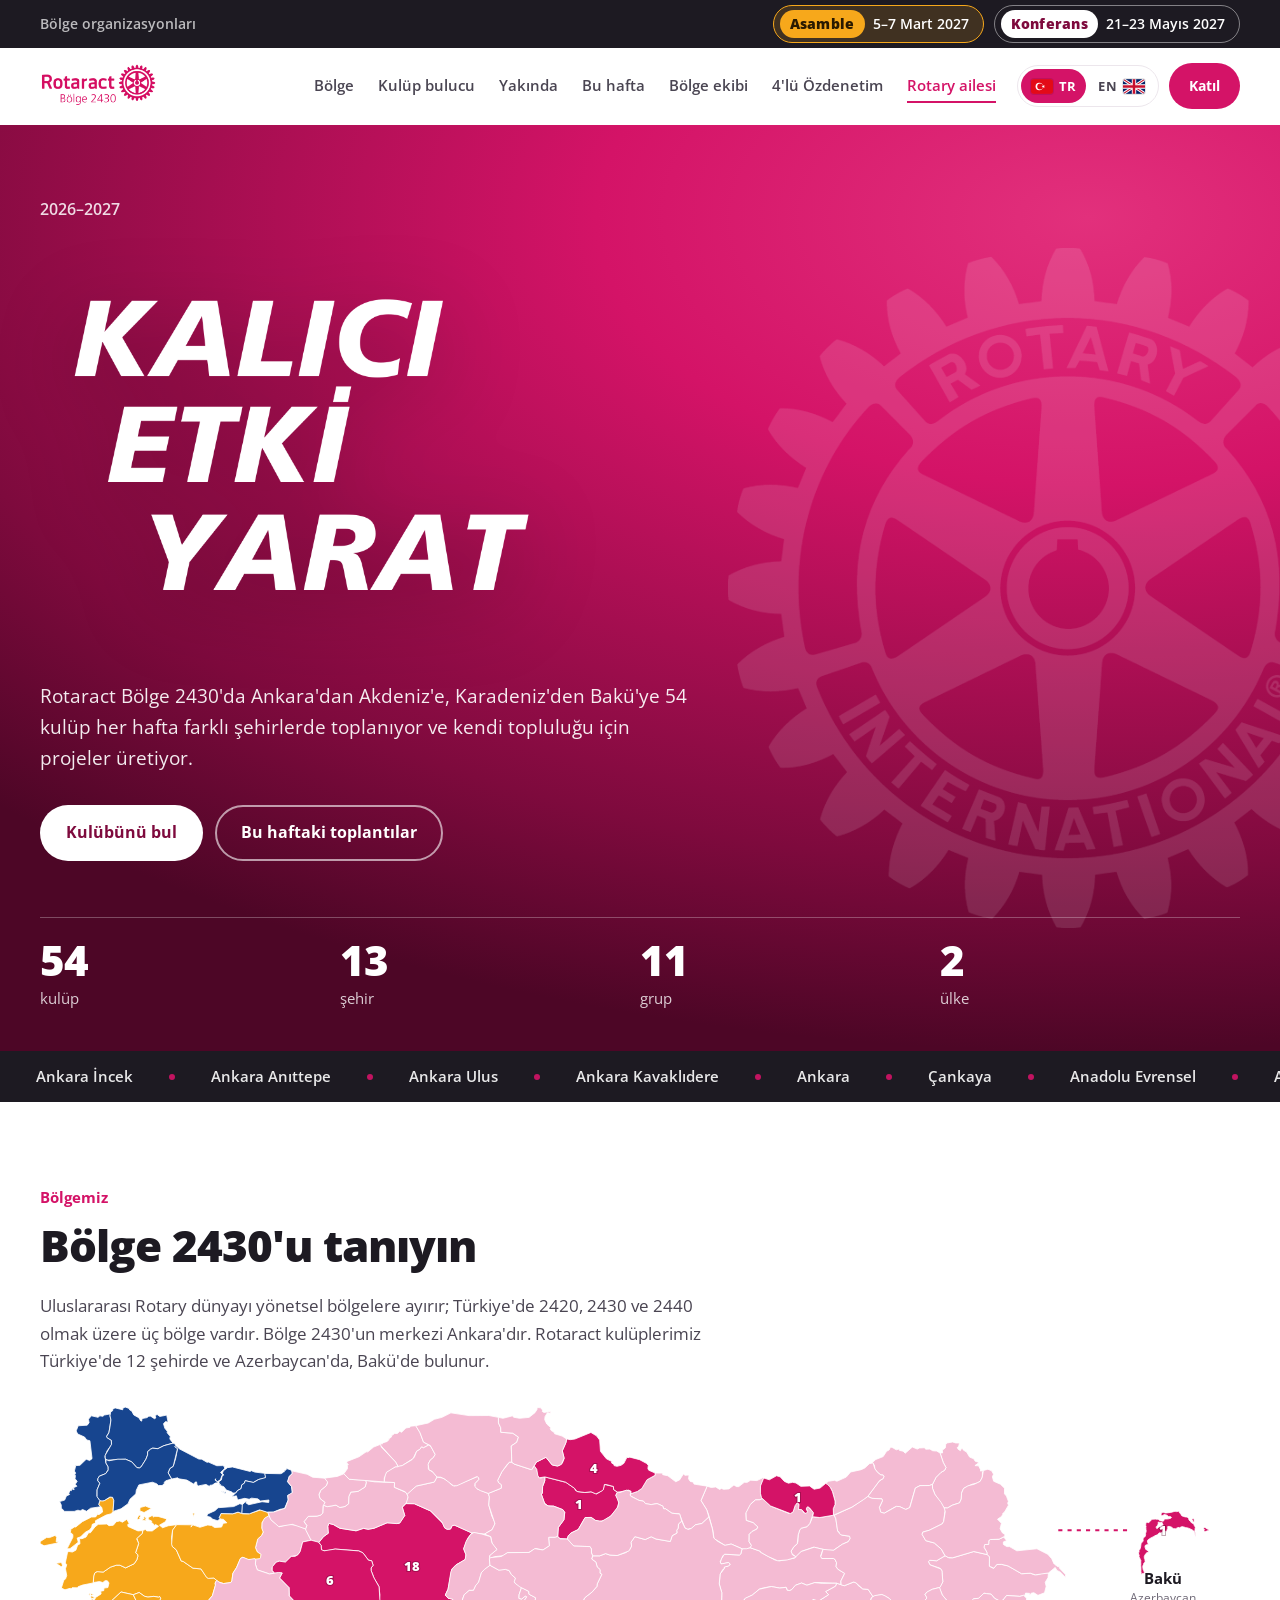
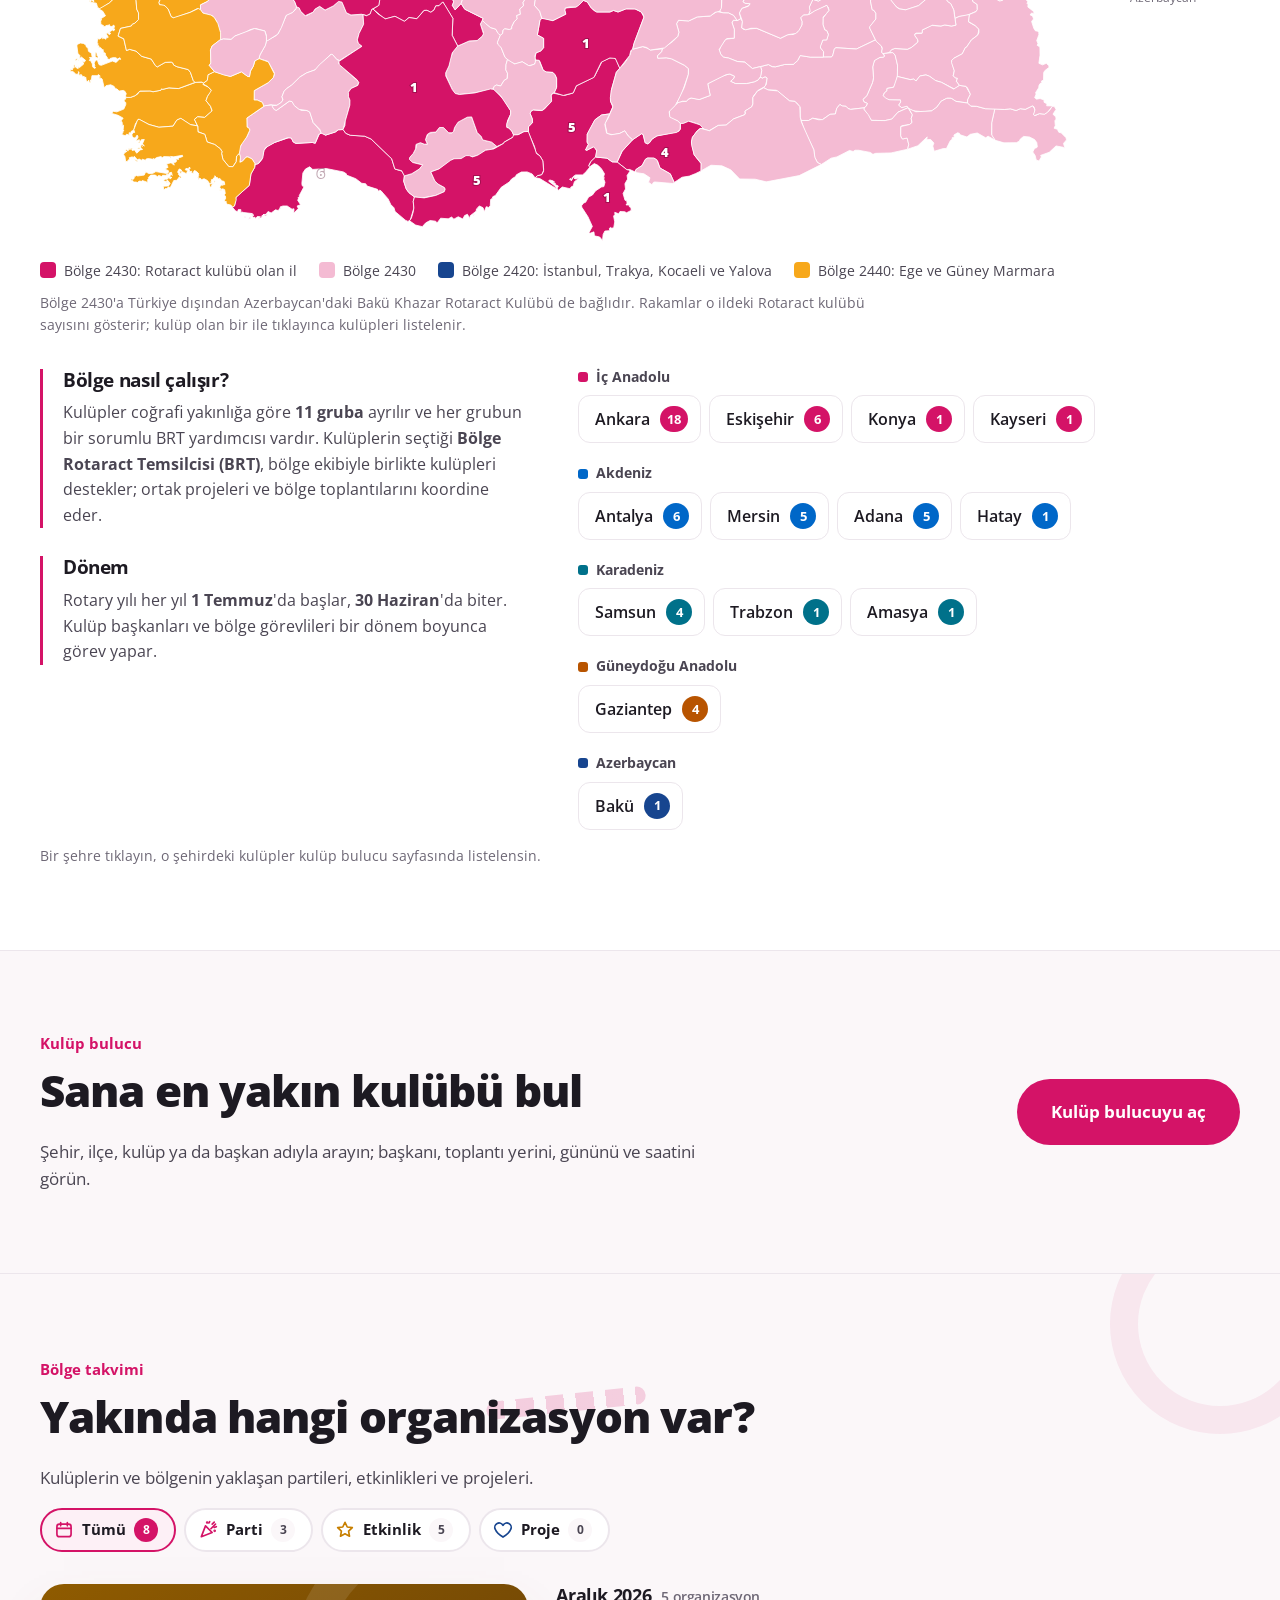
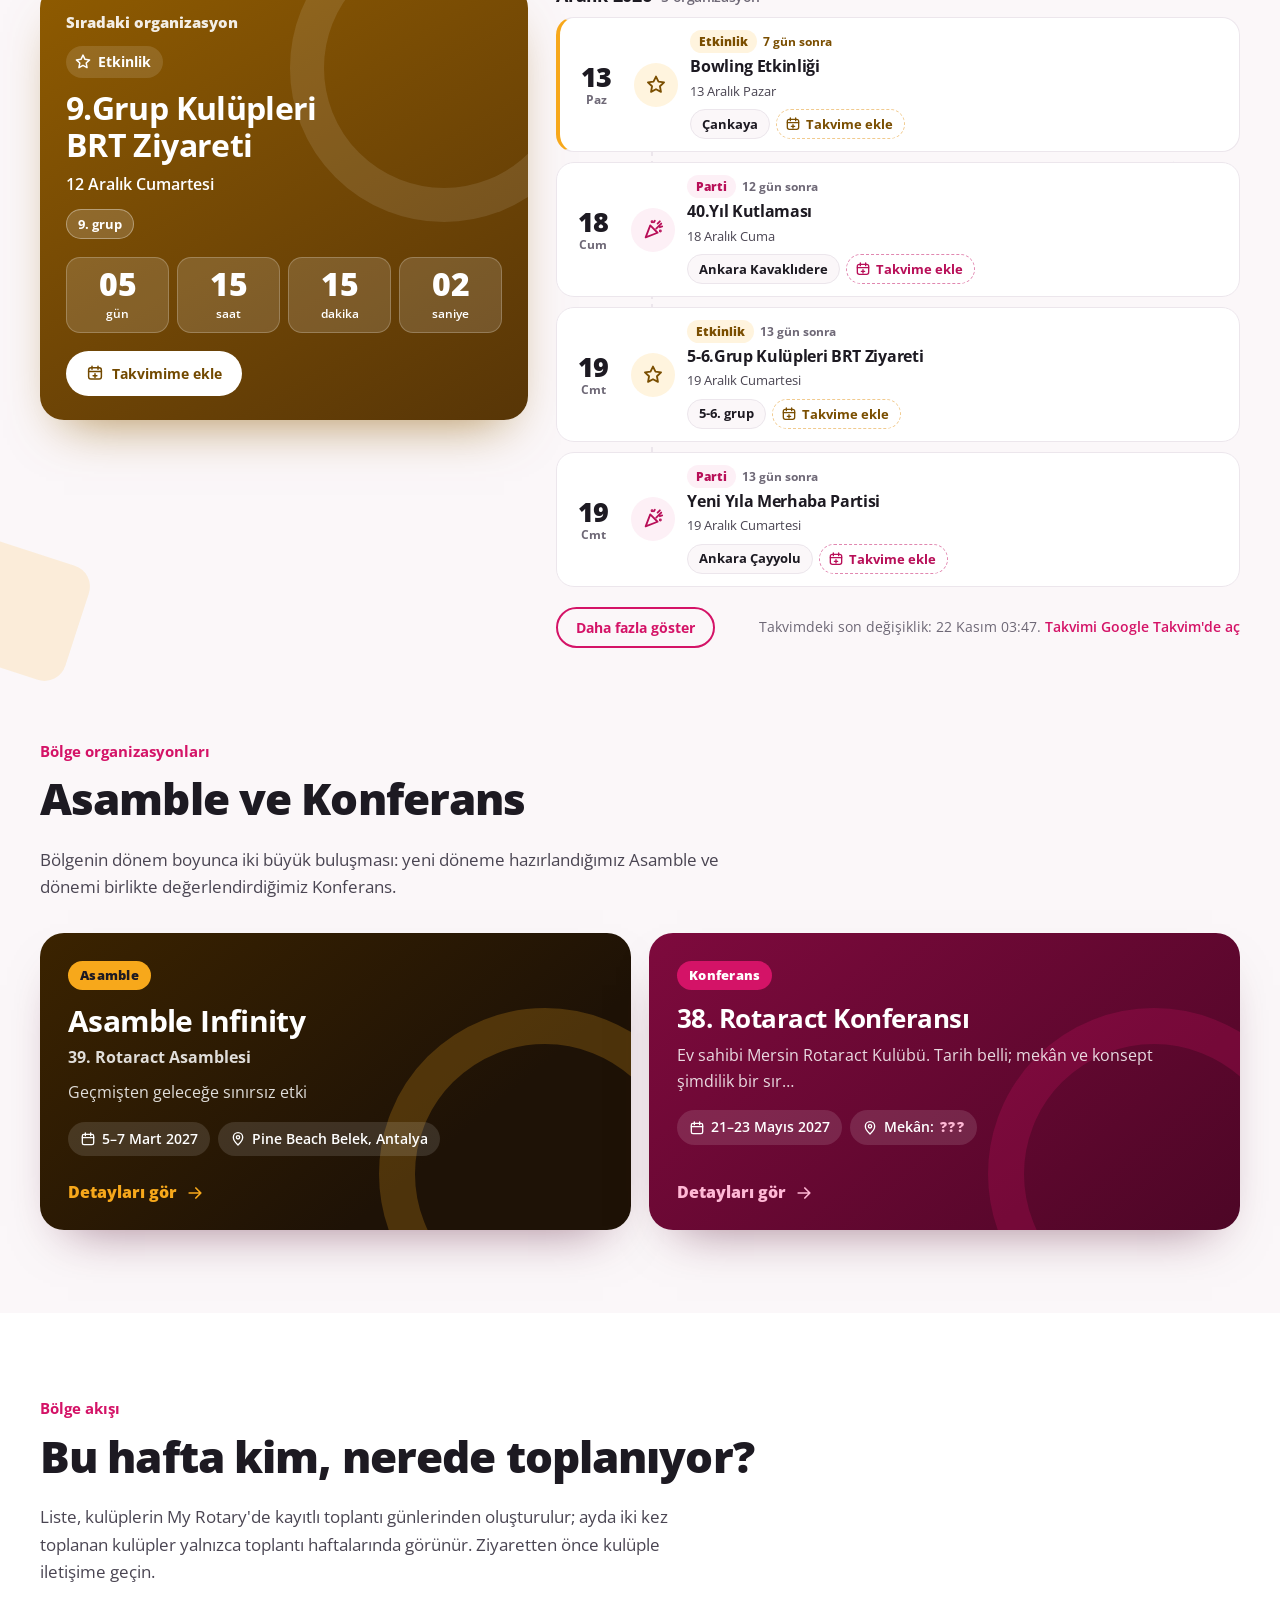
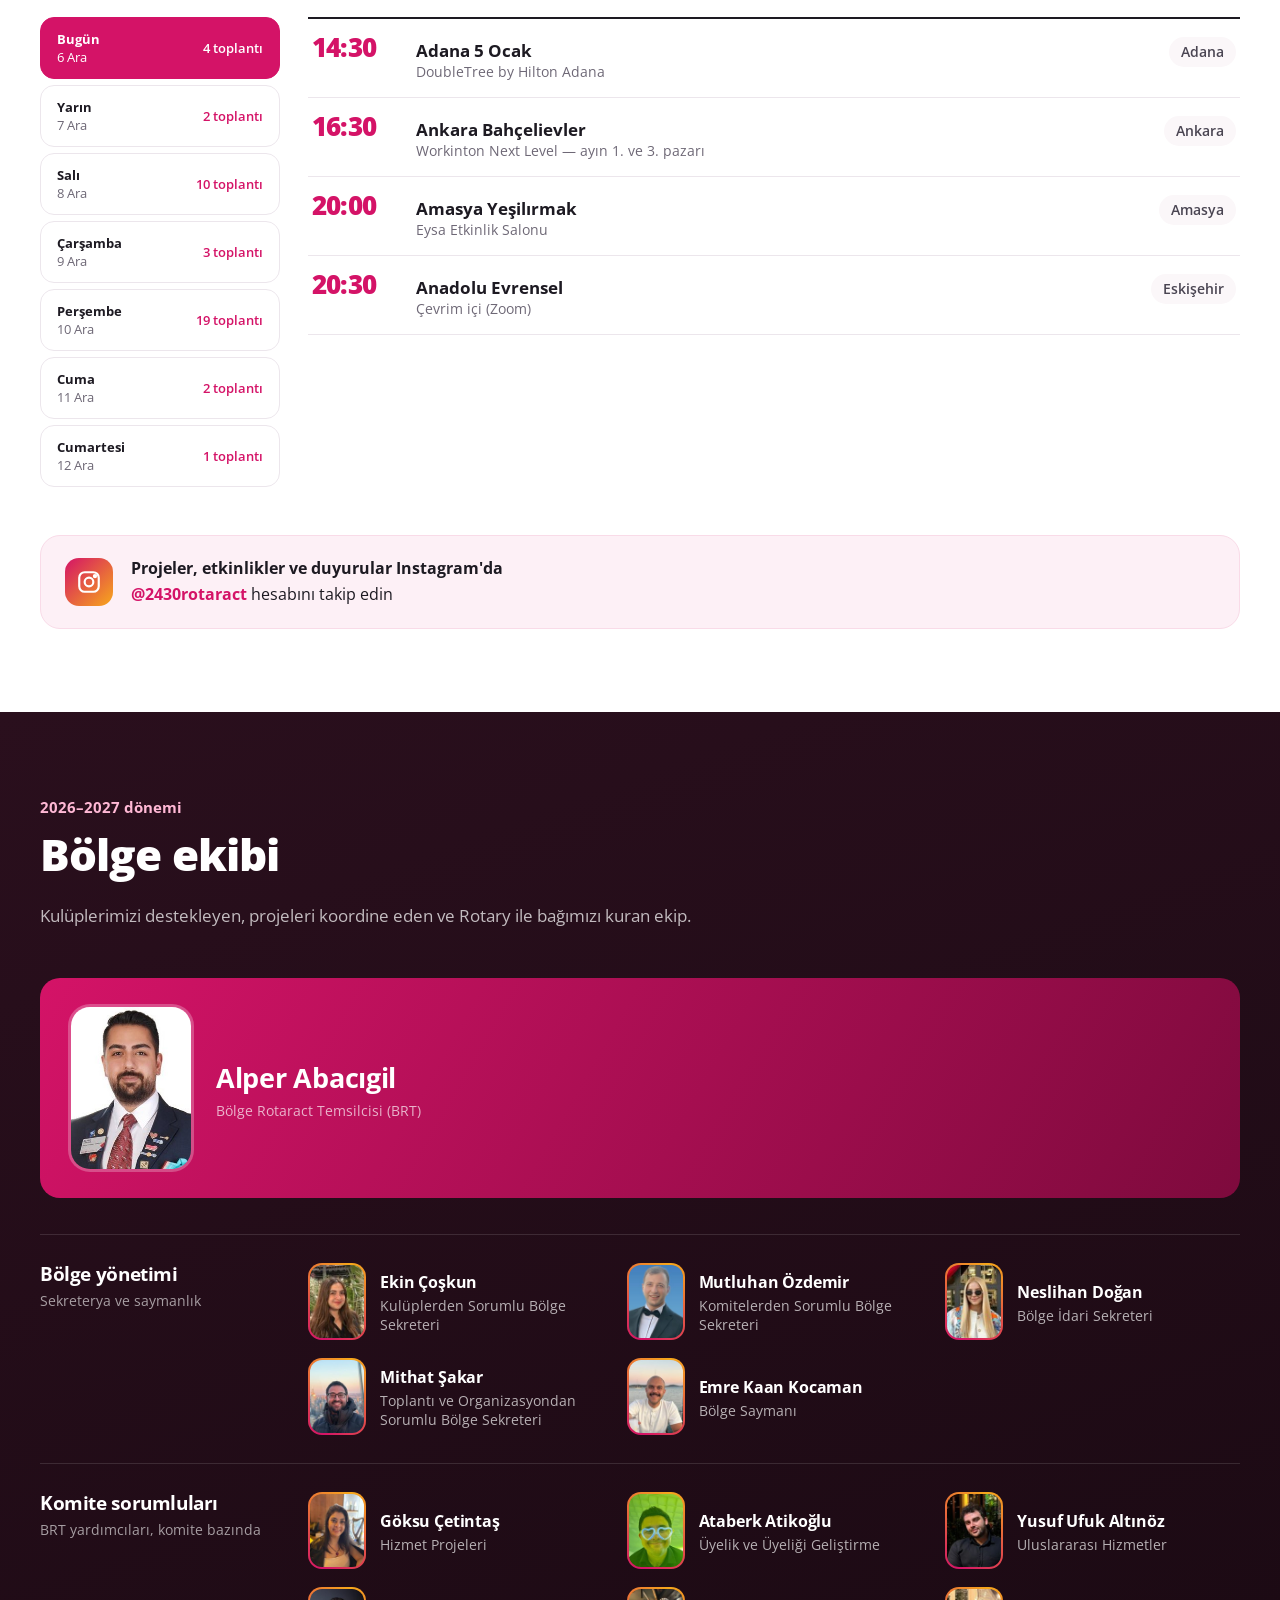
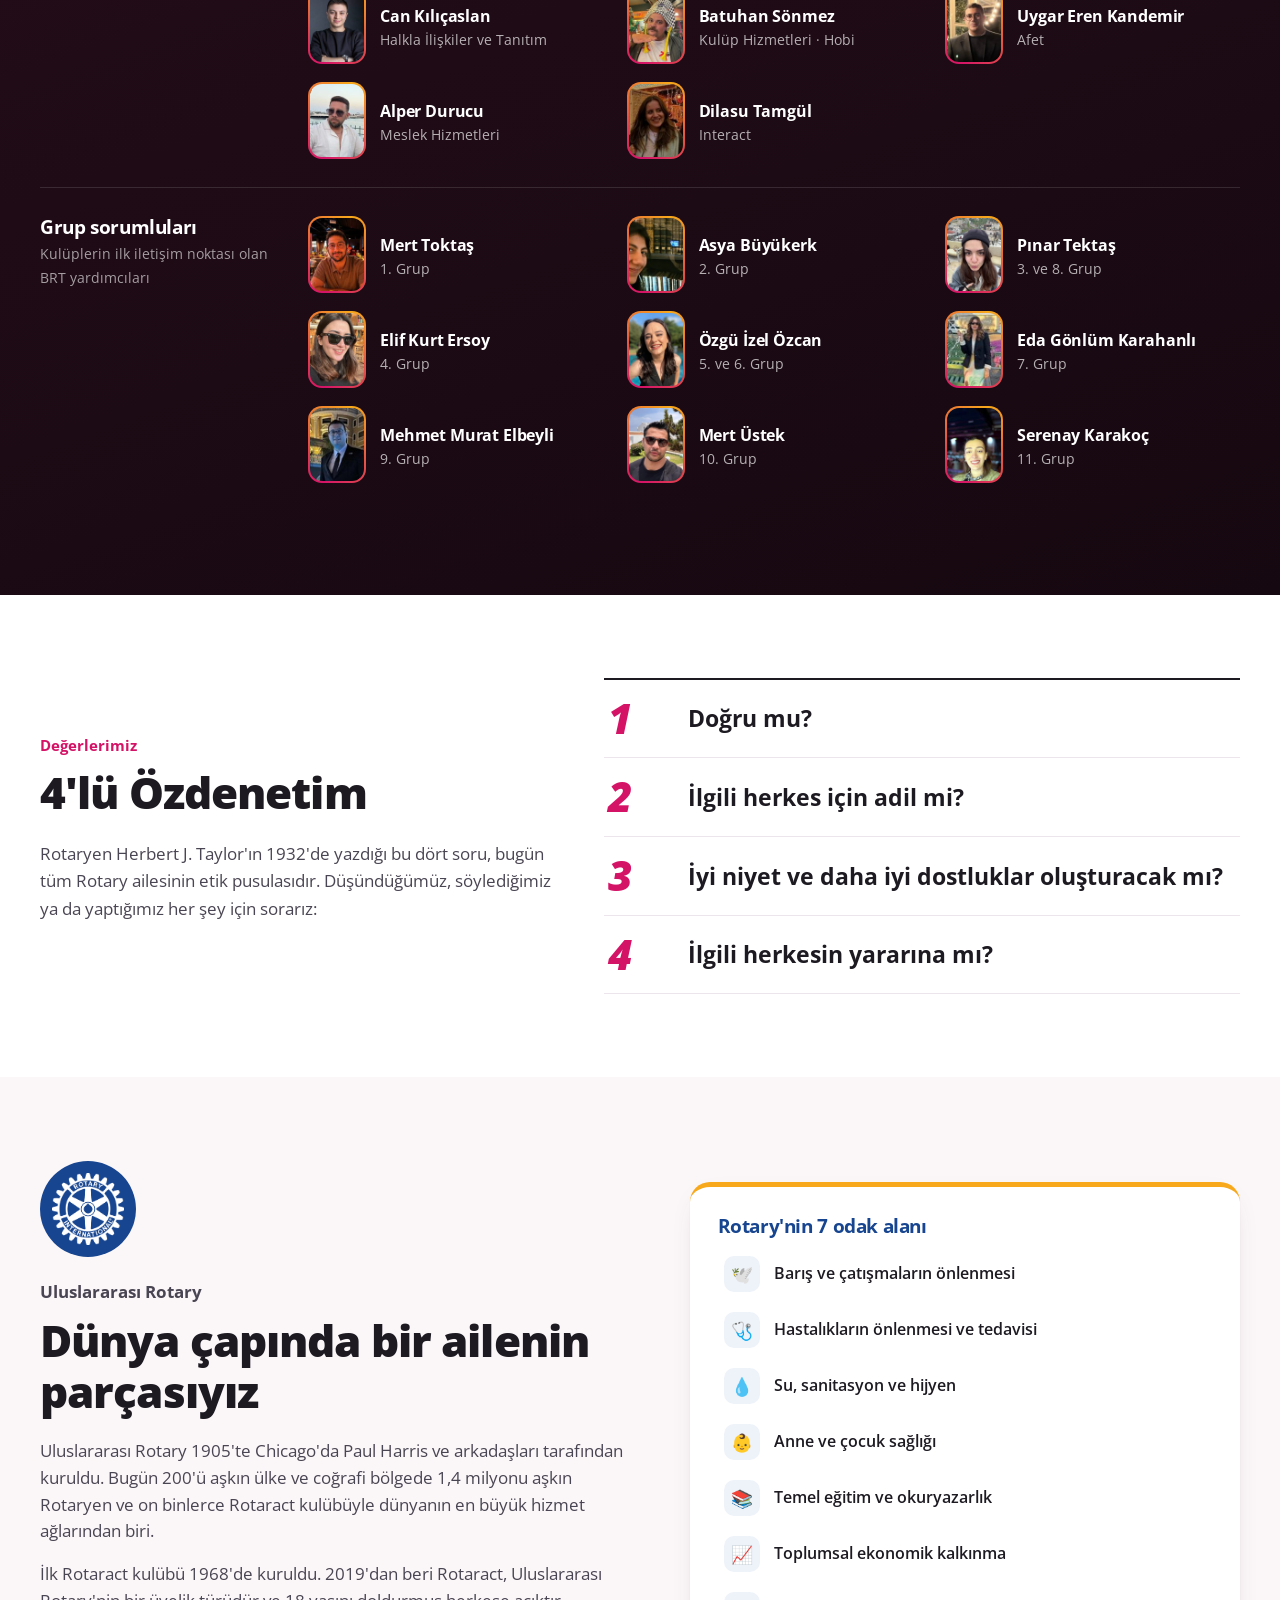
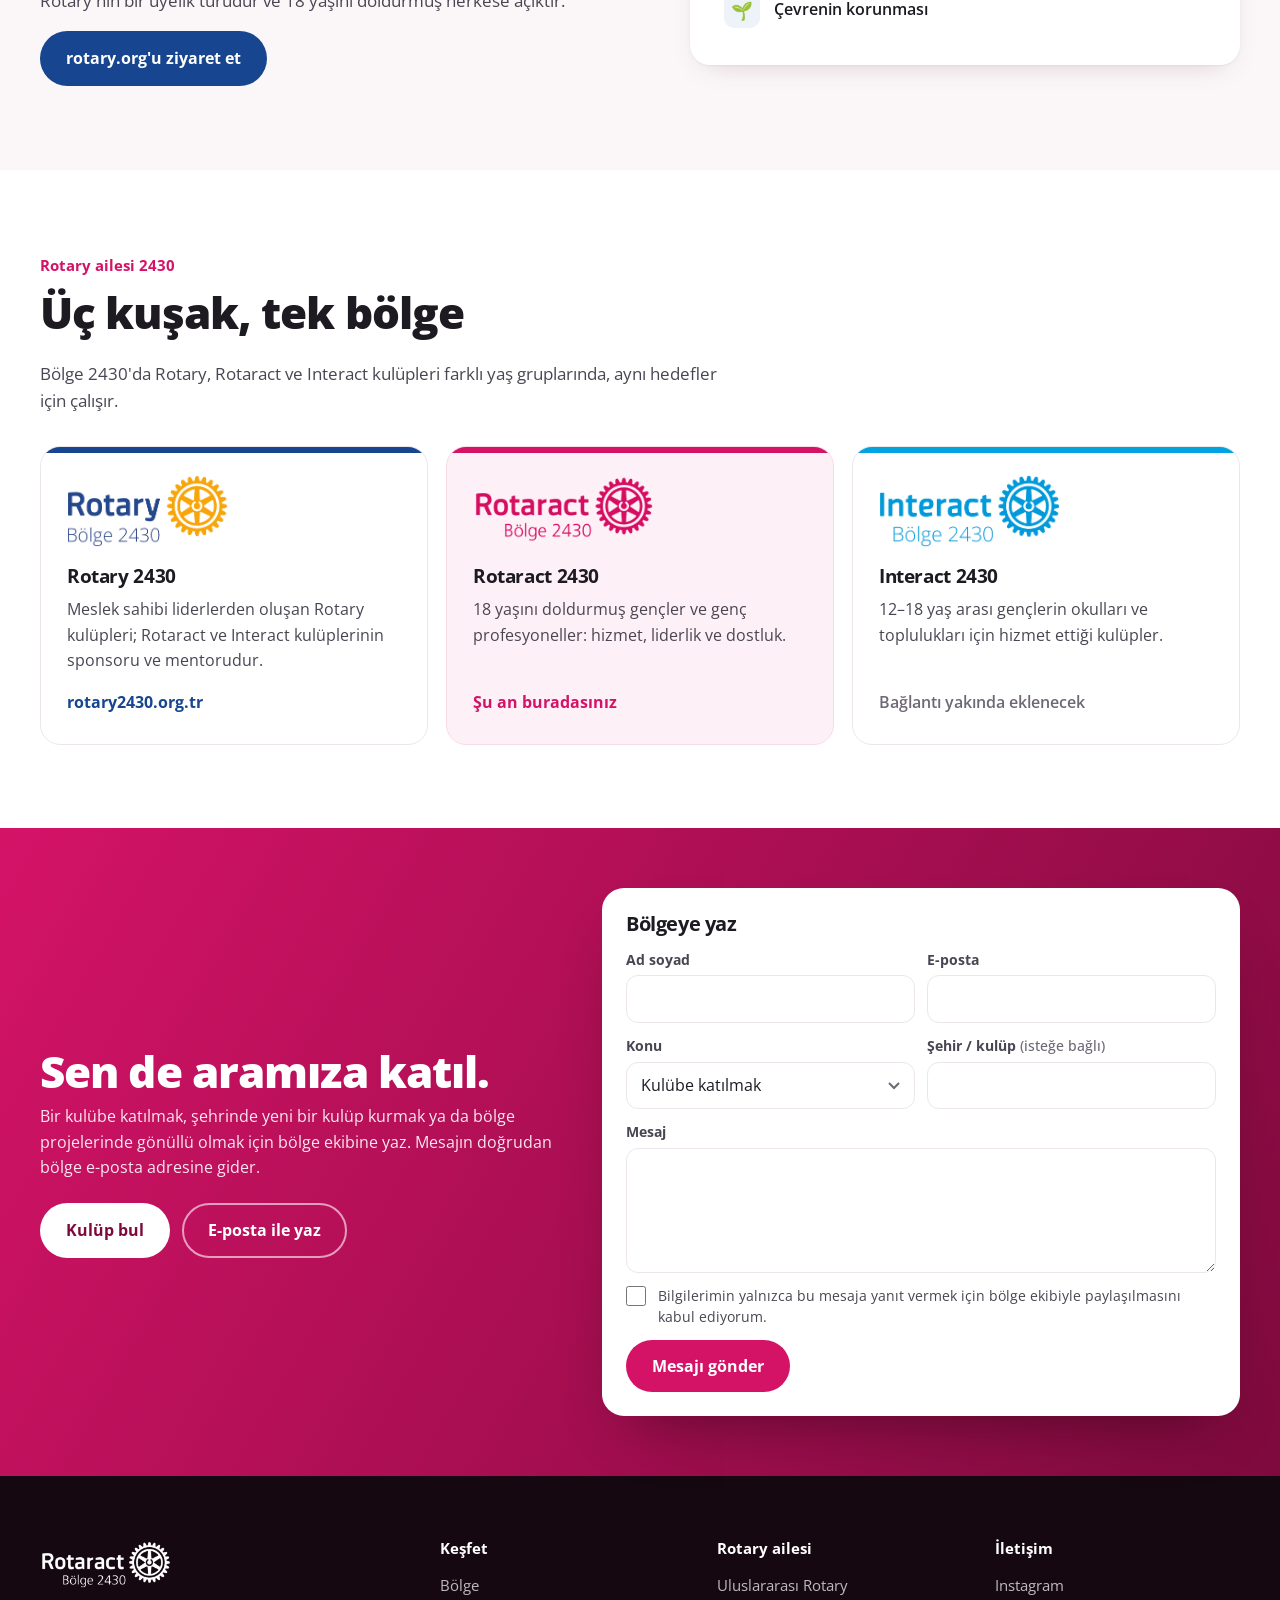
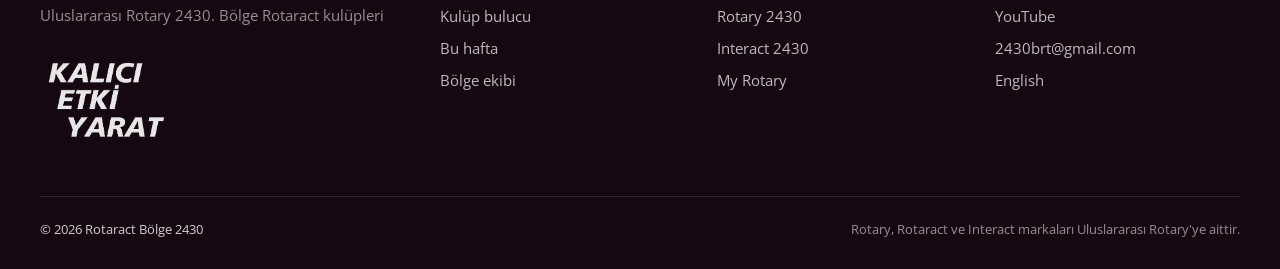
==== index.html @ c3a7b929 "Kulüp toplantı yerlerini My Rotary'den güncelle 20 kulübün toplantı yeri, adresi ve biçimi My Rotary" ====
<!doctype html>
<html lang="tr">
<head>
  <meta charset="utf-8">
  <meta name="viewport" content="width=device-width, initial-scale=1, viewport-fit=cover">
  <title>Rotaract Bölge 2430</title>
  <meta name="description" content="Rotaract Bölge 2430 — 54 kulüp, kulüp bulucu, haftalık toplantı takvimi, bölge görevlileri ve Rotary ailesi.">
  <meta name="theme-color" content="#D41367">
  <link rel="alternate" hreflang="tr" href="index.html">
  <link rel="alternate" hreflang="en" href="en/index.html">
  <link rel="icon" href="favicon.ico?v=3" sizes="16x16 32x32 48x48">
  <link rel="icon" type="image/png" sizes="32x32" href="assets/favicon-32.png?v=3">
  <link rel="icon" type="image/png" sizes="16x16" href="assets/favicon-16.png?v=3">
  <link rel="apple-touch-icon" sizes="180x180" href="assets/apple-touch-icon.png?v=3">
  <link rel="manifest" href="manifest.webmanifest">
  <meta name="theme-color" content="#D41367">
  <link rel="preconnect" href="https://fonts.googleapis.com">
  <link rel="preconnect" href="https://fonts.gstatic.com" crossorigin>
  <link href="https://fonts.googleapis.com/css2?family=Open+Sans:ital,wght@0,400;0,500;0,600;0,700;0,800;1,800&display=swap" rel="stylesheet">
  <link rel="stylesheet" href="css/style.css?v=20261122k">
</head>
<body>

<!-- ============ ORGANİZASYON ŞERİDİ ============ -->

<!-- ============ HEADER ============ -->
<header class="site-header" id="header">
  <div class="org-bar" id="orgBar">
    <div class="container org-bar-inner">
      <span class="org-bar-label">Bölge organizasyonları</span>
      <a class="org-pill org-pill-asamble" href="asamble.html" data-org-pill="asamble">
        <b>Asamble</b><span data-org-tarih>5–7 Mart 2027</span>
      </a>
      <a class="org-pill org-pill-konferans" href="konferans.html" data-org-pill="konferans">
        <b>Konferans</b><span data-org-tarih>Yakında</span>
      </a>
    </div>
  </div>
  <div class="container header-inner">
    <a href="#top" class="brand" aria-label="Rotaract Bölge 2430 ana sayfa">
      <img src="assets/rotaract-2430.png" alt="Rotaract Bölge 2430" class="brand-logo">
    </a>
    <nav class="main-nav" id="mainNav" aria-label="Ana menü">
      <a href="#bolge">Bölge</a>
      <a href="kulupler.html">Kulüp bulucu</a>
      <a href="#yakinda">Yakında</a>
      <a href="#akis">Bu hafta</a>
      <a href="#gorevliler">Bölge ekibi</a>
      <a href="#ozdenetim">4'lü Özdenetim</a>
      <a href="#aile">Rotary ailesi</a>
      <span class="lang-toggle" role="group" aria-label="Dil">
        <a href="index.html" class="lang-opt" hreflang="tr" lang="tr" aria-current="true"><svg class="bayrak" viewBox="0 0 30 20" aria-hidden="true"><rect width="30" height="20" fill="#E30A17"/><circle cx="11.25" cy="10" r="5" fill="#fff"/><circle cx="12.5" cy="10" r="4" fill="#E30A17"/><polygon points="14.40,10.00 16.09,9.41 16.13,7.62 17.21,9.05 18.92,8.53 17.90,10.00 18.92,11.47 17.21,10.95 16.13,12.38 16.09,10.59" fill="#fff"/></svg><span>TR</span></a>
        <a href="en/index.html" class="lang-opt" hreflang="en" lang="en" aria-label="English version"><span>EN</span><svg class="bayrak" viewBox="0 0 60 40" aria-hidden="true"><rect width="60" height="40" fill="#012169"/><path d="M0,0 60,40M60,0 0,40" stroke="#fff" stroke-width="8"/><path d="M0,0 60,40M60,0 0,40" stroke="#C8102E" stroke-width="3"/><path d="M30,0V40M0,20H60" stroke="#fff" stroke-width="12"/><path d="M30,0V40M0,20H60" stroke="#C8102E" stroke-width="7"/></svg></a>
      </span>
      <a href="#katil" class="btn btn-sm btn-primary nav-cta">Katıl</a>
    </nav>
    <button class="nav-toggle" id="navToggle" aria-label="Menüyü aç" aria-expanded="false" aria-controls="mainNav">
      <span></span><span></span><span></span>
    </button>
  </div>
</header>

<main id="top">

  <!-- ============ HERO ============ -->
  <section class="hero">
    <div class="hero-bg" aria-hidden="true">
      <div class="hero-wheel"><img src="assets/rotary.webp" alt="" fetchpriority="low" decoding="async"></div>
    </div>
    <div class="container hero-inner">
      <div class="hero-copy">
        <p class="hero-kicker load"><span class="donem"></span></p>
        <h1 class="load hero-title"><img src="assets/tema-beyaz.png" width="818" height="646" fetchpriority="high" alt="Kalıcı Etki Yarat"></h1>
        <p class="lead load">Rotaract Bölge 2430'da Ankara'dan Akdeniz'e, Karadeniz'den Bakü'ye <span data-count="kulup"></span> kulüp her hafta farklı şehirlerde toplanıyor ve kendi topluluğu için projeler üretiyor.</p>
        <div class="hero-actions load">
          <a href="kulupler.html" class="btn btn-light">Kulübünü bul</a>
          <a href="#akis" class="btn btn-ghost-light">Bu haftaki toplantılar</a>
        </div>
      </div>
    </div>
    <dl class="container stats load">
      <div><dt data-count="kulup">0</dt><dd>kulüp</dd></div>
      <div><dt data-count="il">0</dt><dd>şehir</dd></div>
      <div><dt data-count="grup">0</dt><dd>grup</dd></div>
      <div><dt data-count="ulke">0</dt><dd>ülke</dd></div>
    </dl>
  </section>

  <!-- ============ TICKER ============ -->
  <div class="ticker" aria-hidden="true"><div class="ticker-track" id="tickerTrack"></div></div>

  <!-- ============ BÖLGE ============ -->
  <section class="section" id="bolge">
    <div class="container">
      <div class="section-head">
        <p class="eyebrow">Bölgemiz</p>
        <h2>Bölge 2430'u tanıyın</h2>
        <p class="section-lead">Uluslararası Rotary dünyayı yönetsel bölgelere ayırır; Türkiye'de 2420, 2430 ve 2440 olmak üzere üç bölge vardır. Bölge 2430'un merkezi Ankara'dır. Rotaract kulüplerimiz Türkiye'de <span data-count="ilTR"></span> şehirde ve Azerbaycan'da, Bakü'de bulunur.</p>
      </div>

      <figure class="tr-map" id="trMap">
        <div class="tr-map-canvas">
          <svg id="trMapSvg" role="group" aria-labelledby="trMapCaption"></svg>
          <div class="map-tip" id="mapTip" hidden></div>
        </div>
        <figcaption id="trMapCaption">
          <ul class="map-legend">
            <li><i class="sw sw-2430-club"></i>Bölge 2430: Rotaract kulübü olan il</li>
            <li><i class="sw sw-2430"></i>Bölge 2430</li>
            <li><i class="sw sw-2420"></i>Bölge 2420: İstanbul, Trakya, Kocaeli ve Yalova</li>
            <li><i class="sw sw-2440"></i>Bölge 2440: Ege ve Güney Marmara</li>
          </ul>
          <p class="map-note">Bölge 2430'a Türkiye dışından Azerbaycan'daki Bakü Khazar Rotaract Kulübü de bağlıdır. Rakamlar o ildeki Rotaract kulübü sayısını gösterir; kulüp olan bir ile tıklayınca kulüpleri listelenir.</p>
        </figcaption>
      </figure>

      <div class="region-layout">
        <div class="region-info">
          <div class="info-block">
            <h3>Bölge nasıl çalışır?</h3>
            <p>Kulüpler coğrafi yakınlığa göre <strong>11 gruba</strong> ayrılır ve her grubun bir sorumlu BRT yardımcısı vardır. Kulüplerin seçtiği <strong>Bölge Rotaract Temsilcisi (BRT)</strong>, bölge ekibiyle birlikte kulüpleri destekler; ortak projeleri ve bölge toplantılarını koordine eder.</p>
          </div>
          <div class="info-block">
            <h3>Dönem</h3>
            <p>Rotary yılı her yıl <strong>1 Temmuz</strong>'da başlar, <strong>30 Haziran</strong>'da biter. Kulüp başkanları ve bölge görevlileri bir dönem boyunca görev yapar.</p>
          </div>
        </div>

        <div class="province-board" id="provinceBoard" aria-label="Kulüp bulunan şehirler"></div>
      </div>
      <p class="hint">Bir şehre tıklayın, o şehirdeki kulüpler kulüp bulucu sayfasında listelensin.</p>
    </div>
  </section>

  <!-- ============ KULÜP BULUCU (ayrı sayfa) ============ -->
  <section class="finder-teaser" id="kulup-bulucu">
    <div class="container finder-teaser-inner">
      <div>
        <p class="eyebrow">Kulüp bulucu</p>
        <h2>Sana en yakın kulübü bul</h2>
        <p class="section-lead">Şehir, ilçe, kulüp ya da başkan adıyla arayın; başkanı, toplantı yerini, gününü ve saatini görün.</p>
      </div>
      <a href="kulupler.html" class="btn btn-primary btn-lg">Kulüp bulucuyu aç</a>
    </div>
  </section>

  <!-- ============ YAKINDA (bölge takvimi) ============ -->
  <section class="section ev-section" id="yakinda">
    <div class="ev-deco" aria-hidden="true"><i class="d1"></i><i class="d2"></i><i class="d3"></i><i class="d4"></i></div>
    <div class="container">
      <div class="section-head section-head-row ev-head">
        <div>
          <p class="eyebrow">Bölge takvimi</p>
          <h2>Yakında hangi organizasyon var?</h2>
          <p class="section-lead">Kulüplerin ve bölgenin yaklaşan partileri, etkinlikleri ve projeleri.</p>
        </div>
        <div class="ev-filters" id="evFilters" role="group" aria-label="Türe göre filtrele"></div>
      </div>
      <div class="ev-layout">
        <article class="ev-next" id="evNext" aria-busy="true"></article>
        <div class="ev-timeline">
          <div id="evList"></div>
          <p class="ev-empty" id="evEmpty" hidden></p><p class="sr-only" id="evStatus" role="status"></p>
          <div class="ev-foot">
            <button type="button" class="btn btn-outline btn-sm" id="evMore" hidden>Daha fazla göster</button>
            <p class="ev-meta"><span id="evUpdated"></span> <a href="https://calendar.google.com/calendar/embed?src=4ac81012596c6ed97410d0d7dd0fbdb896f464ecaa55b26d8ead80ca5c4f2ba6%40group.calendar.google.com&amp;ctz=Europe%2FIstanbul" target="_blank" rel="noopener">Takvimi Google Takvim'de aç</a></p>
          </div>
        </div>
      </div>
    </div>
  </section>

  <!-- ============ AKIŞ / BU HAFTA ============ -->
  <section class="section section-tint org-sec" id="organizasyonlar">
    <div class="container">
      <div class="section-head">
        <p class="eyebrow">Bölge organizasyonları</p>
        <h2>Asamble ve Konferans</h2>
        <p class="section-lead">Bölgenin dönem boyunca iki büyük buluşması: yeni döneme hazırlandığımız Asamble ve dönemi birlikte değerlendirdiğimiz Konferans.</p>
      </div>
      <div class="oc-list" id="orgCards">
        <a class="oc oc-asamble" href="asamble.html"><span class="oc-tur">Asamble</span><h3 class="oc-ad">Bölge Asamblesi</h3><span class="oc-cta">Detayları gör</span></a>
        <a class="oc oc-konferans" href="konferans.html"><span class="oc-tur">Konferans</span><h3 class="oc-ad">Bölge Konferansı</h3><span class="oc-cta">Detayları gör</span></a>
      </div>
    </div>
  </section>

  <section class="section" id="akis">
    <div class="container">
      <div class="section-head section-head-row">
        <div>
          <p class="eyebrow">Bölge akışı</p>
          <h2>Bu hafta kim, nerede toplanıyor?</h2>
          <p class="section-lead">Liste, kulüplerin My Rotary'de kayıtlı toplantı günlerinden oluşturulur; ayda iki kez toplanan kulüpler yalnızca toplantı haftalarında görünür. Ziyaretten önce kulüple iletişime geçin.</p>
        </div>
      </div>

      <div class="week" id="week">
        <div class="week-tabs" id="weekTabs" role="tablist" aria-label="Haftanın günleri"></div>
        <div role="tabpanel" id="agendaPanel" aria-labelledby="day-0"><ol class="agenda" id="agenda"></ol></div>
      </div>

      <div class="news" id="newsWrap" hidden>
        <h3 class="news-title">Kulüplerden haberler</h3>
        <div class="feed" id="feed"></div>
      </div>

      <a class="insta-band" id="instaBand" target="_blank" rel="noopener">
        <span class="insta-icon" aria-hidden="true">
          <svg viewBox="0 0 24 24"><rect x="3" y="3" width="18" height="18" rx="5"/><circle cx="12" cy="12" r="4"/><circle cx="17.5" cy="6.5" r="1" fill="currentColor"/></svg>
        </span>
        <span><strong>Projeler, etkinlikler ve duyurular Instagram'da</strong><br><span id="instaHandle"></span> hesabını takip edin</span>
      </a>
    </div>
  </section>

  <!-- ============ GÖREVLİLER ============ -->
  <section class="section section-dark" id="gorevliler">
    <div class="container">
      <div class="team-head">
        <div>
          <p class="eyebrow eyebrow-light"><span class="donem"></span> dönemi</p>
          <h2>Bölge ekibi</h2>
          <p class="section-lead">Kulüplerimizi destekleyen, projeleri koordine eden ve Rotary ile bağımızı kuran ekip.</p>
        </div>
      </div>
      <div id="team"></div>
    </div>
  </section>

  <!-- ============ 4'LÜ ÖZDENETİM ============ -->
  <section class="section" id="ozdenetim">
    <div class="container fourway-layout">
      <div>
        <p class="eyebrow">Değerlerimiz</p>
        <h2>4'lü Özdenetim</h2>
        <p class="section-lead">Rotaryen Herbert J. Taylor'ın 1932'de yazdığı bu dört soru, bugün tüm Rotary ailesinin etik pusulasıdır. Düşündüğümüz, söylediğimiz ya da yaptığımız her şey için sorarız:</p>
      </div>
      <ol class="fourway">
        <li><span class="num">1</span><p>Doğru mu?</p></li>
        <li><span class="num">2</span><p>İlgili herkes için adil mi?</p></li>
        <li><span class="num">3</span><p>İyi niyet ve daha iyi dostluklar oluşturacak mı?</p></li>
        <li><span class="num">4</span><p>İlgili herkesin yararına mı?</p></li>
      </ol>
    </div>
  </section>

  <!-- ============ ROTARY INTERNATIONAL ============ -->
  <section class="section section-tint" id="rotary-international">
    <div class="container ri-layout">
      <div class="ri-copy">
        <div class="ri-emblem"><img src="assets/rotary.webp" alt="Rotary International amblemi"></div>
        <p class="eyebrow eyebrow-blue">Uluslararası Rotary</p>
        <h2>Dünya çapında bir ailenin parçasıyız</h2>
        <p>Uluslararası Rotary 1905'te Chicago'da Paul Harris ve arkadaşları tarafından kuruldu. Bugün 200'ü aşkın ülke ve coğrafi bölgede 1,4 milyonu aşkın Rotaryen ve on binlerce Rotaract kulübüyle dünyanın en büyük hizmet ağlarından biri.</p>
        <p>İlk Rotaract kulübü 1968'de kuruldu. 2019'dan beri Rotaract, Uluslararası Rotary'nin bir üyelik türüdür ve 18 yaşını doldurmuş herkese açıktır.</p>
        <a class="btn btn-blue" href="#" data-link="rotaryInternational" target="_blank" rel="noopener">rotary.org'u ziyaret et</a>
      </div>
      <div class="focus">
        <h3>Rotary'nin 7 odak alanı</h3>
        <ul>
          <li><span aria-hidden="true">🕊️</span>Barış ve çatışmaların önlenmesi</li>
          <li><span aria-hidden="true">🩺</span>Hastalıkların önlenmesi ve tedavisi</li>
          <li><span aria-hidden="true">💧</span>Su, sanitasyon ve hijyen</li>
          <li><span aria-hidden="true">👶</span>Anne ve çocuk sağlığı</li>
          <li><span aria-hidden="true">📚</span>Temel eğitim ve okuryazarlık</li>
          <li><span aria-hidden="true">📈</span>Toplumsal ekonomik kalkınma</li>
          <li><span aria-hidden="true">🌱</span>Çevrenin korunması</li>
        </ul>
      </div>
    </div>
  </section>

  <!-- ============ ROTARY AİLESİ ============ -->
  <section class="section" id="aile">
    <div class="container">
      <div class="section-head">
        <p class="eyebrow">Rotary ailesi 2430</p>
        <h2>Üç kuşak, tek bölge</h2>
        <p class="section-lead">Bölge 2430'da Rotary, Rotaract ve Interact kulüpleri farklı yaş gruplarında, aynı hedefler için çalışır.</p>
      </div>
      <div class="family">
        <a class="fam-card fam-rotary" href="#" data-link="rotary2430" target="_blank" rel="noopener">
          <div class="fam-logo"><img src="assets/rotary-2430.png" alt="Rotary Bölge 2430"></div>
          <h3>Rotary 2430</h3>
          <p>Meslek sahibi liderlerden oluşan Rotary kulüpleri; Rotaract ve Interact kulüplerinin sponsoru ve mentorudur.</p>
          <span class="fam-link">rotary2430.org.tr</span>
        </a>
        <div class="fam-card fam-rotaract">
          <div class="fam-logo"><img src="assets/rotaract-2430.png" alt="Rotaract Bölge 2430"></div>
          <h3>Rotaract 2430</h3>
          <p>18 yaşını doldurmuş gençler ve genç profesyoneller: hizmet, liderlik ve dostluk.</p>
          <span class="fam-link">Şu an buradasınız</span>
        </div>
        <a class="fam-card fam-interact" href="#" data-link="interact2430" target="_blank" rel="noopener">
          <div class="fam-logo" data-fallback="Interact 2430"><img src="assets/interact-2430.png" alt="Interact Bölge 2430"></div>
          <h3>Interact 2430</h3>
          <p>12–18 yaş arası gençlerin okulları ve toplulukları için hizmet ettiği kulüpler.</p>
          <span class="fam-link" data-interact-label>Siteye git</span>
        </a>
      </div>
    </div>
  </section>

  <!-- ============ KATIL ============ -->
  <section class="cta" id="katil">
    <div class="container cta-grid">
      <div class="cta-metin">
        <h2>Sen de aramıza katıl.</h2>
        <p>Bir kulübe katılmak, şehrinde yeni bir kulüp kurmak ya da bölge projelerinde gönüllü olmak için bölge ekibine yaz. Mesajın doğrudan bölge e-posta adresine gider.</p>
        <div class="cta-actions">
          <a href="kulupler.html" class="btn btn-light">Kulüp bul</a>
          <a href="#" class="btn btn-ghost-light" id="ctaMail">E-posta ile yaz</a>
        </div>
      </div>
      <form class="iletisim" id="iletisimForm" novalidate>
        <h3>Bölgeye yaz</h3>
        <div class="if-satir">
          <label class="if-alan"><span>Ad soyad</span><input name="ad" autocomplete="name" autocapitalize="words" enterkeyhint="next" required maxlength="80"></label>
          <label class="if-alan"><span>E-posta</span><input name="email" type="email" autocomplete="email" inputmode="email" autocapitalize="off" autocorrect="off" spellcheck="false" enterkeyhint="next" required maxlength="120"></label>
        </div>
        <div class="if-satir">
          <label class="if-alan"><span>Konu</span>
            <select name="konu" required>
              <option value="Kulübe katılmak">Kulübe katılmak</option>
              <option value="Yeni kulüp kurmak">Yeni kulüp kurmak</option>
              <option value="Gönüllülük / proje">Gönüllülük / proje</option>
              <option value="İş birliği / sponsorluk">İş birliği / sponsorluk</option>
              <option value="Diğer">Diğer</option>
            </select></label>
          <label class="if-alan"><span>Şehir / kulüp <em>(isteğe bağlı)</em></span><input name="sehir" autocomplete="address-level2" autocapitalize="words" enterkeyhint="next" maxlength="80"></label>
        </div>
        <label class="if-alan"><span>Mesaj</span><textarea name="mesaj" rows="4" required maxlength="3000"></textarea></label>
        <input type="text" name="_honey" class="if-tuzak" tabindex="-1" autocomplete="off" aria-hidden="true">
        <label class="if-onay"><input type="checkbox" name="onay" required><span>Bilgilerimin yalnızca bu mesaja yanıt vermek için bölge ekibiyle paylaşılmasını kabul ediyorum.</span></label>
        <button class="btn btn-primary if-gonder" type="submit">Mesajı gönder</button>
        <p class="if-durum" id="iletisimDurum" role="status" aria-live="polite"></p>
      </form>
    </div>
  </section>
</main>

<!-- ============ FOOTER ============ -->
<footer class="site-footer">
  <div class="container footer-grid">
    <div>
      <img src="assets/rotaract-2430.png" alt="Rotaract Bölge 2430" class="footer-logo">
      <p class="muted">Uluslararası Rotary 2430. Bölge Rotaract kulüpleri</p>
      <img src="assets/tema-beyaz.png" alt="Kalıcı Etki Yarat" class="footer-theme" loading="lazy" width="818" height="646">
    </div>
    <div>
      <h4>Keşfet</h4>
      <a href="#bolge">Bölge</a>
      <a href="kulupler.html">Kulüp bulucu</a>
      <a href="#akis">Bu hafta</a>
      <a href="#gorevliler">Bölge ekibi</a>
    </div>
    <div>
      <h4>Rotary ailesi</h4>
      <a href="#" data-link="rotaryInternational" target="_blank" rel="noopener">Uluslararası Rotary</a>
      <a href="#" data-link="rotary2430" target="_blank" rel="noopener">Rotary 2430</a>
      <a href="#" data-link="interact2430" target="_blank" rel="noopener">Interact 2430</a>
      <a href="#" data-link="myRotary" target="_blank" rel="noopener">My Rotary</a>
    </div>
    <div>
      <h4>İletişim</h4>
      <a href="#" data-social="instagram" target="_blank" rel="noopener">Instagram</a>
      <a href="#" data-social="youtube" target="_blank" rel="noopener">YouTube</a>
      <a href="#" id="footerMail"></a>
      <a href="en/index.html" hreflang="en" lang="en">English</a>
    </div>
  </div>
  <div class="container footer-bottom">
    <span>© <span id="year"></span> Rotaract Bölge 2430</span>
    <span class="muted">Rotary, Rotaract ve Interact markaları Uluslararası Rotary'ye aittir.</span>
  </div>
</footer>

<!-- ============ KULÜP MODAL ============ -->
<div class="modal" id="clubModal" hidden>
  <div class="modal-backdrop" data-close></div>
  <div class="modal-panel" role="dialog" aria-modal="true" aria-labelledby="modalTitle">
    <button class="modal-close" data-close aria-label="Kapat">×</button>
    <div id="modalBody"></div>
  </div>
</div>

<script src="js/data.js?v=20261122k"></script>
<script src="js/harita.js?v=20261122k"></script>
<script src="js/etkinlik.js?v=20261122k"></script>
<script src="js/app.js?v=20261122k"></script>
</body>
</html>
---- css/style.css ----
/* ==========================================================================
   Rotaract Bölge 2430 — Stil
   Marka: Rotaract Cranberry #D41367 · Rotary Royal Blue #17458F
          Rotary Gold #F7A81B · Interact Sky Blue #00A2E0
   Yazı tipi: Open Sans (Rotary marka kılavuzunda Frutiger'in web karşılığı)
   ========================================================================== */
:root {
  --cranberry: #D41367;
  --cranberry-600: #B80F58;
  --cranberry-800: #7E0A3D;
  --cranberry-900: #4D0626;
  --cranberry-50: #FDF0F6;
  --cranberry-100: #F9DBE8;
  --royal: #17458F;
  --azure: #0067C8;
  --gold: #F7A81B;
  --sky: #00A2E0;

  --ink: #1D1A22;
  --ink-2: #4A4552;
  --muted: #6E6876;
  --line: #ECE6EC;
  --bg: #FFFFFF;
  --bg-tint: #FBF7F9;

  --r-lg: 20px;
  --r-md: 14px;
  --r-sm: 8px;
  --shadow: 0 1px 2px rgba(77, 6, 38, .05), 0 10px 30px -14px rgba(77, 6, 38, .22);
  --ease: cubic-bezier(.2, .7, .2, 1);
  --header-h: 76px;
}

* { box-sizing: border-box; }
html { scroll-behavior: smooth; scroll-padding-top: calc(var(--header-h) + 8px); }
body {
  margin: 0;
  font-family: "Open Sans", system-ui, -apple-system, "Segoe UI", sans-serif;
  color: var(--ink); background: var(--bg);
  line-height: 1.6; -webkit-font-smoothing: antialiased; overflow-x: hidden;
}
img { max-width: 100%; display: block; }
a { color: var(--cranberry); text-decoration: none; }
h1, h2, h3, h4 { line-height: 1.15; margin: 0 0 .5em; letter-spacing: -.02em; }
h2 { font-size: clamp(1.9rem, 3.6vw, 2.75rem); font-weight: 800; }
h3 { font-size: 1.2rem; font-weight: 700; }
p { margin: 0 0 1em; }
:focus-visible { outline: 3px solid var(--gold); outline-offset: 2px; border-radius: 4px; }

.container { width: min(1200px, 100% - 32px); margin-inline: auto; }
.muted { color: var(--muted); }
.hint { color: var(--muted); font-size: .9rem; margin: 14px 0 0; }

/* ---------- Buttons ---------- */
.btn {
  display: inline-flex; align-items: center; justify-content: center; gap: 8px;
  padding: 13px 24px; border-radius: 999px; font-weight: 700; font-size: .98rem; font-family: inherit;
  border: 2px solid transparent; cursor: pointer;
  transition: background .2s, color .2s, border-color .2s, box-shadow .2s;
}
.btn-sm { padding: 9px 18px; font-size: .9rem; }
.btn-primary { background: var(--cranberry); color: #fff; }
.btn-primary:hover { background: var(--cranberry-600); }
.btn-light { background: #fff; color: var(--cranberry-800); }
.btn-light:hover { box-shadow: 0 10px 30px -10px rgba(0, 0, 0, .45); }
.btn-ghost-light { border-color: rgba(255, 255, 255, .6); color: #fff; }
.btn-ghost-light:hover { background: rgba(255, 255, 255, .12); border-color: #fff; }
.btn-outline { border-color: var(--cranberry); color: var(--cranberry); background: transparent; }
.btn-outline:hover { background: var(--cranberry); color: #fff; }
.btn-blue { background: var(--royal); color: #fff; }
.btn-blue:hover { background: #0f3473; }
.link-btn { background: none; border: 0; color: var(--cranberry); font-weight: 600; cursor: pointer; font-family: inherit; font-size: .9rem; }

/* ---------- Header ---------- */
.site-header {
  position: sticky; top: env(safe-area-inset-top, 0px); z-index: 50;
  background: rgba(255, 255, 255, .9);
  backdrop-filter: saturate(1.6) blur(14px); -webkit-backdrop-filter: saturate(1.6) blur(14px);
  border-bottom: 1px solid transparent; transition: box-shadow .3s, border-color .3s;
}
.site-header.scrolled { border-color: var(--line); box-shadow: 0 6px 24px -16px rgba(77, 6, 38, .4); }
.header-inner { display: flex; align-items: center; justify-content: space-between; height: var(--header-h); transition: height .3s; }
.site-header.scrolled .header-inner { height: 64px; }
.brand-logo { height: 46px; width: auto; transition: height .3s; }
.site-header.scrolled .brand-logo { height: 38px; }
.main-nav { display: flex; align-items: center; gap: 2px; }
.main-nav a:not(.btn) { color: var(--ink-2); font-weight: 600; font-size: .93rem; padding: 8px 11px; border-radius: 8px; position: relative; transition: color .2s; }
.main-nav a:not(.btn)::after {
  content: ""; position: absolute; left: 11px; right: 11px; bottom: 3px; height: 2px; background: var(--cranberry);
  transform: scaleX(0); transform-origin: left; transition: transform .3s var(--ease);
}
.main-nav a:not(.btn):hover, .main-nav a.active { color: var(--cranberry); }
.main-nav a.active::after { transform: scaleX(1); }
.nav-cta { margin-left: 8px; }
.nav-toggle { display: none; background: none; border: 0; width: 44px; height: 44px; cursor: pointer; padding: 10px; }
.nav-toggle span { display: block; height: 2px; background: var(--ink); margin: 5px 0; border-radius: 2px; transition: transform .3s, opacity .3s; }
.nav-toggle[aria-expanded="true"] span:nth-child(1) { transform: translateY(7px) rotate(45deg); }
.nav-toggle[aria-expanded="true"] span:nth-child(2) { opacity: 0; }
.nav-toggle[aria-expanded="true"] span:nth-child(3) { transform: translateY(-7px) rotate(-45deg); }

/* ---------- Hero ---------- */
.hero {
  position: relative; overflow: hidden; color: #fff;
  background: radial-gradient(120% 90% at 85% 10%, #E2307C 0%, var(--cranberry) 32%, var(--cranberry-800) 78%, var(--cranberry-900) 100%);
  display: flex; flex-direction: column; justify-content: center;
  padding: 72px 0 40px;
}
.hero-bg { position: absolute; inset: 0; pointer-events: none; }
.hero-wheel {
  position: absolute; right: -10vw; top: 50%; translate: 0 -50%;
  width: min(62vw, 680px); aspect-ratio: 1;
  opacity: .12;
}
/* Tek başına çark: Rotary amblemi (beyaz), sabit — logolara dönüş efekti verilmez */
.hero-wheel img { width: 100%; height: 100%; object-fit: contain; }

.hero-inner { position: relative; z-index: 1; }
.hero-kicker { font-weight: 600; font-size: 1rem; opacity: .85; margin-bottom: 18px; }
.hero-title { margin: 0 0 30px; }
.hero-title img { width: clamp(260px, 42vw, 520px); height: auto; filter: drop-shadow(0 18px 40px rgba(0, 0, 0, .25)); }
.hero .lead { font-size: clamp(1.05rem, 1.5vw, 1.2rem); max-width: 34em; opacity: .92; margin-bottom: 32px; }
.hero-actions { display: flex; flex-wrap: wrap; gap: 12px; }

.stats {
  position: relative; z-index: 1;
  display: grid; grid-template-columns: repeat(4, minmax(0, 1fr)); margin-top: 56px; margin-bottom: 0;
  border-top: 1px solid rgba(255, 255, 255, .28); padding-top: 22px;
}
.stats dt { font-size: clamp(1.8rem, 3.4vw, 2.6rem); font-weight: 800; line-height: 1; letter-spacing: -.03em; font-variant-numeric: tabular-nums; }
.stats dd { margin: 6px 0 0; font-size: .92rem; opacity: .8; }

/* Tek açılış sekansı */
.load { animation: load .9s var(--ease) both; }
.hero-copy .load:nth-child(1) { animation-delay: .05s; }
.hero-copy .load:nth-child(2) { animation-delay: .15s; }
.hero-copy .load:nth-child(3) { animation-delay: .3s; }
.hero-copy .load:nth-child(4) { animation-delay: .4s; }
.stats.load { animation-delay: .55s; }
/* Opaklık kullanılmaz: animasyon çalışmasa bile içerik görünür kalır */
@keyframes load { from { transform: translateY(22px); } }

/* ---------- Ticker ---------- */
.ticker { background: var(--ink); color: #fff; overflow: hidden; white-space: nowrap; padding: 13px 0; }
.ticker-track { display: inline-flex; gap: 36px; animation: ticker 120s linear infinite; padding-left: 36px; }
.ticker-track span { font-weight: 600; font-size: .93rem; opacity: .9; display: inline-flex; align-items: center; gap: 36px; }
.ticker-track span::after { content: ""; width: 6px; height: 6px; border-radius: 50%; background: var(--cranberry); }
@keyframes ticker { to { transform: translateX(-50%); } }

/* ---------- Sections ---------- */
.section { padding: clamp(56px, 6.5vw, 84px) 0; }
.section-tint { background: var(--bg-tint); }
.section-dark { background: linear-gradient(160deg, #2A0F1D, #160810); color: #fff; }
.section-dark .section-lead { color: rgba(255, 255, 255, .72); }
.section-head { margin-bottom: 32px; max-width: 760px; }
.section-lead { font-size: 1.07rem; color: var(--ink-2); max-width: 40em; }
.eyebrow { font-weight: 700; font-size: .95rem; color: var(--cranberry); margin-bottom: 10px; }
.eyebrow-light { color: #FFB8D5; }
.eyebrow-blue { color: var(--royal); }

/* ---------- Region ---------- */
.region-layout { display: grid; grid-template-columns: 1fr 1.35fr; gap: 48px; align-items: start; }
.region-info { display: grid; gap: 28px; }
.info-block { border-left: 3px solid var(--cranberry); padding-left: 20px; }
.info-block p { margin: 0; color: var(--ink-2); }
.province-board { display: grid; gap: 22px; }
.prov-group h4 { font-size: .9rem; font-weight: 700; color: var(--ink-2); margin-bottom: 10px; display: flex; align-items: center; gap: 8px; letter-spacing: 0; }
.prov-group h4 i { width: 10px; height: 10px; border-radius: 3px; }
.prov-tiles { display: flex; flex-wrap: wrap; gap: 8px; }
.prov {
  --c: var(--cranberry);
  display: inline-flex; align-items: center; gap: 10px;
  padding: 10px 12px 10px 16px; border-radius: 12px; border: 1px solid var(--line); background: #fff;
  font-family: inherit; font-weight: 600; font-size: 1rem; line-height: 1; color: var(--ink); cursor: pointer;
  transition: border-color .2s, box-shadow .2s;
}
.prov:hover { border-color: var(--c); box-shadow: var(--shadow); }
.prov .n { min-width: 26px; height: 26px; padding: 0 7px; border-radius: 999px; background: var(--c); color: #fff; font-size: .8rem; font-weight: 700; display: inline-grid; place-items: center; }

/* ---------- Finder ---------- */
.finder-controls { display: grid; grid-template-columns: 1fr 190px 160px 150px; gap: 10px; }
.search { position: relative; display: block; }
.search svg { position: absolute; left: 16px; top: 50%; translate: 0 -50%; width: 20px; height: 20px; fill: none; stroke: var(--muted); stroke-width: 2; stroke-linecap: round; }
.finder input, .finder select {
  width: 100%; height: 52px; border-radius: var(--r-md); border: 1.5px solid var(--line); background: #fff;
  font: inherit; font-size: 1rem; color: var(--ink); padding: 0 16px; transition: border-color .2s, box-shadow .2s;
}
.finder input { padding-left: 48px; }
.finder select {
  cursor: pointer; appearance: none; padding-right: 38px;
  background-image: url("data:image/svg+xml,%3Csvg xmlns='http://www.w3.org/2000/svg' width='12' height='8'%3E%3Cpath d='M1 1l5 5 5-5' stroke='%236E6876' stroke-width='2' fill='none'/%3E%3C/svg%3E");
  background-repeat: no-repeat; background-position: right 14px center;
}
.finder input:focus, .finder select:focus { outline: none; border-color: var(--cranberry); box-shadow: 0 0 0 4px rgba(212, 19, 103, .12); }
.finder-meta { display: flex; justify-content: space-between; align-items: center; margin: 18px 2px; color: var(--muted); font-size: .92rem; min-height: 24px; }

.club-grid { display: grid; grid-template-columns: repeat(auto-fill, minmax(min(270px, 100%), 1fr)); gap: 14px; }
.club-card {
  position: relative; text-align: left; background: #fff; border: 1px solid var(--line); border-radius: var(--r-lg);
  padding: 20px 20px 18px; cursor: pointer; font: inherit; color: inherit;
  transition: box-shadow .25s, border-color .25s;
}
.club-card:hover { box-shadow: var(--shadow); border-color: var(--cranberry-100); }
.club-top { display: flex; gap: 12px; align-items: center; margin-bottom: 14px; }
.club-badge { flex: none; width: 44px; height: 44px; border-radius: 12px; display: grid; place-items: center; background: var(--cranberry-50); color: var(--cranberry); font-weight: 800; font-size: .95rem; }
.club-card > span { display: block; }
.club-top { display: flex !important; }
.club-name { display: block; font-size: 1.05rem; font-weight: 700; letter-spacing: -.01em; line-height: 1.2; }
.club-loc { display: block; font-size: .86rem; color: var(--muted); }
.club-rows { display: grid; gap: 4px; font-size: .9rem; margin: 0 0 12px; }
.club-rows > span { display: grid; grid-template-columns: 74px 1fr; gap: 8px; }
.club-rows .k { color: var(--muted); }
.club-rows .v { color: var(--ink); font-weight: 600; }
.club-group { display: inline-block !important; font-size: .78rem; font-weight: 600; color: var(--ink-2); background: var(--bg-tint); border: 1px solid var(--line); padding: 3px 10px; border-radius: 999px; }
.empty { color: var(--ink-2); padding: 36px 20px; background: #fff; border: 1px dashed var(--line); border-radius: var(--r-lg); }

/* ---------- Week agenda (signature) ---------- */
.week { display: grid; grid-template-columns: 240px 1fr; gap: 28px; align-items: start; }
.week-tabs { display: grid; gap: 6px; position: sticky; top: calc(var(--header-h) + 16px); }
.day {
  display: grid; grid-template-columns: 1fr auto; grid-template-areas: "name n" "date n";
  text-align: left; padding: 12px 16px; border-radius: var(--r-md); border: 1px solid var(--line); background: #fff;
  font-family: inherit; color: var(--ink); cursor: pointer; transition: background .2s, border-color .2s, color .2s;
}
.day:hover { border-color: var(--cranberry); }
.day-name { grid-area: name; font-weight: 700; }
.day-date { grid-area: date; font-size: .82rem; color: var(--muted); }
.day-n { grid-area: n; align-self: center; font-size: .82rem; font-weight: 600; color: var(--cranberry); }
.day[aria-selected="true"] { background: var(--cranberry); border-color: var(--cranberry); color: #fff; }
.day[aria-selected="true"] .day-date, .day[aria-selected="true"] .day-n { color: #fff; }

.agenda { list-style: none; margin: 0; padding: 0; border-top: 2px solid var(--ink); }
.agenda li { display: grid; grid-template-columns: 88px 1fr auto; gap: 16px; align-items: baseline; padding: 16px 4px; border-bottom: 1px solid var(--line); animation: row .35s var(--ease) both; }
.agenda li:nth-child(n+2) { animation-delay: 30ms; }
@keyframes row { from { opacity: 0; transform: translateX(-8px); } }
.agenda time { font-size: 1.6rem; font-weight: 800; letter-spacing: -.03em; color: var(--cranberry); font-variant-numeric: tabular-nums; line-height: 1; }
.agenda-club { background: none; border: 0; padding: 0; text-align: left; font-family: inherit; cursor: pointer; color: var(--ink); }
.agenda-club strong { display: block; font-size: 1.08rem; }
.agenda-club span { color: var(--muted); font-size: .9rem; }
.agenda-club:hover strong { color: var(--cranberry); }
.agenda-city { font-size: .85rem; font-weight: 600; color: var(--ink-2); background: var(--bg-tint); padding: 4px 12px; border-radius: 999px; white-space: nowrap; }
.agenda-empty { display: block !important; color: var(--muted); padding: 28px 4px !important; }

.news { margin-top: 64px; }
.news-title { font-size: 1.4rem; margin-bottom: 20px; }
.feed { display: grid; grid-template-columns: repeat(3, minmax(0, 1fr)); gap: 18px; }
.post { background: #fff; border: 1px solid var(--line); border-radius: var(--r-lg); overflow: hidden; }
.post-media { aspect-ratio: 16 / 9; position: relative; }
.post-media img { width: 100%; height: 100%; object-fit: cover; }
.post-media .cat { position: absolute; left: 12px; top: 12px; background: rgba(255,255,255,.94); color: var(--ink); font-size: .78rem; font-weight: 700; padding: 4px 10px; border-radius: 999px; }
.post-body { padding: 18px 20px 20px; }
.post-meta { font-size: .85rem; color: var(--muted); margin-bottom: 8px; }
.post-meta button { background: none; border: 0; padding: 0; font-family: inherit; font-weight: 700; font-size: .85rem; color: var(--ink); cursor: pointer; }
.post h3 { font-size: 1.08rem; }
.post p { color: var(--ink-2); font-size: .93rem; margin: 0; }

.insta-band {
  margin-top: 48px; display: flex; align-items: center; gap: 18px; padding: 20px 24px; border-radius: var(--r-lg);
  background: var(--cranberry-50); border: 1px solid var(--cranberry-100); color: var(--ink); transition: border-color .2s;
}
.insta-band:hover { border-color: var(--cranberry); }
.insta-band #instaHandle { color: var(--cranberry); font-weight: 700; }
.insta-icon { width: 48px; height: 48px; flex: none; border-radius: 14px; display: grid; place-items: center; color: #fff; background: linear-gradient(135deg, var(--cranberry), var(--gold)); }
.insta-icon svg { width: 26px; height: 26px; fill: none; stroke: currentColor; stroke-width: 2; }

/* ---------- Team ---------- */
.team-head { display: flex; justify-content: space-between; align-items: flex-end; gap: 32px; margin-bottom: 32px; }
.team-lead { list-style: none; margin: 0; padding: 0; }
.team-lead .member.lead {
  list-style: none; display: flex; align-items: center; gap: 22px; padding: 26px 28px; border-radius: var(--r-lg);
  background: linear-gradient(120deg, var(--cranberry), var(--cranberry-800)); margin-bottom: 36px;
}
.team-lead .avatar { width: 92px; height: 92px; font-size: 1.8rem; background: rgba(255, 255, 255, .25); }
.team-lead .avatar span { background: var(--cranberry-900); }
.team-lead h4 { font-size: 1.7rem; }
.team-lead .role { color: #fff; font-size: 1rem; }
.team-block { display: grid; grid-template-columns: 240px 1fr; gap: 28px; padding: 28px 0; border-top: 1px solid rgba(255, 255, 255, .12); }
.team-block-head h3 { margin-bottom: 4px; }
.team-block-head p { color: rgba(255, 255, 255, .6); font-size: .9rem; margin: 0; }
.team-list { list-style: none; margin: 0; padding: 0; display: grid; grid-template-columns: repeat(auto-fill, minmax(230px, 1fr)); gap: 18px 24px; }
.member { display: flex; align-items: center; gap: 14px; }
.avatar {
  flex: none; width: 52px; height: 52px; border-radius: 50%; display: grid; place-items: center; overflow: hidden;
  font-weight: 800; font-size: 1rem; color: #fff; padding: 2px;
  background: conic-gradient(from 200deg, var(--cranberry), var(--gold), var(--cranberry));
}
.avatar span { width: 100%; height: 100%; border-radius: 50%; background: #24101B; display: grid; place-items: center; }
.avatar img { width: 100%; height: 100%; border-radius: 50%; object-fit: cover; }
.member h4 { font-size: 1.02rem; margin: 0 0 2px; letter-spacing: -.01em; }
.member .role { margin: 0; font-size: .86rem; color: rgba(255, 255, 255, .68); line-height: 1.35; }

/* ---------- Four-Way Test ---------- */
.fourway-layout { display: grid; grid-template-columns: .9fr 1.1fr; gap: 44px; align-items: center; }
.fourway { list-style: none; padding: 0; margin: 0; display: grid; gap: 0; border-top: 2px solid var(--ink); }
.fourway li { display: grid; grid-template-columns: 64px 1fr; align-items: center; gap: 16px; padding: 18px 4px; border-bottom: 1px solid var(--line); }
.fourway .num { font-size: 2.6rem; font-weight: 800; font-style: italic; line-height: 1; color: var(--cranberry); }
.fourway p { font-size: clamp(1.15rem, 2vw, 1.45rem); font-weight: 700; margin: 0; line-height: 1.3; }

/* ---------- Rotary International ---------- */
.ri-layout { display: grid; grid-template-columns: 1.1fr 1fr; gap: 44px; align-items: center; }
.ri-copy p { color: var(--ink-2); font-size: 1.04rem; }
.ri-emblem { width: 96px; height: 96px; border-radius: 50%; background: var(--royal); padding: 12px; margin-bottom: 22px; }
.focus { background: #fff; border-radius: var(--r-lg); padding: 28px; box-shadow: var(--shadow); border-top: 5px solid var(--gold); }
.focus h3 { color: var(--royal); }
.focus ul { list-style: none; padding: 0; margin: 0; display: grid; gap: 2px; }
.focus li { display: flex; gap: 14px; align-items: center; padding: 9px 6px; border-radius: 10px; font-weight: 600; }
.focus li span { width: 36px; height: 36px; display: grid; place-items: center; border-radius: 10px; background: #EEF3FA; font-size: 1.1rem; flex: none; }

/* ---------- Family ---------- */
.family { display: grid; grid-template-columns: repeat(3, minmax(0, 1fr)); gap: 18px; }
.fam-card {
  --c: var(--cranberry);
  position: relative; display: flex; flex-direction: column; background: #fff; border: 1px solid var(--line);
  border-radius: var(--r-lg); padding: 28px 26px; color: var(--ink); overflow: hidden; transition: box-shadow .25s;
}
.fam-card::before { content: ""; position: absolute; inset: 0 0 auto 0; height: 6px; background: var(--c); }
a.fam-card[href]:hover { box-shadow: var(--shadow); }
.fam-rotary { --c: var(--royal); }
.fam-interact { --c: var(--sky); }
.fam-rotaract { background: var(--cranberry-50); border-color: var(--cranberry-100); }
.fam-logo { height: 72px; display: flex; align-items: center; margin-bottom: 18px; }
.fam-logo img { max-height: 72px; width: auto; }
.fam-logo-blue { width: 72px; border-radius: 50%; background: var(--royal); padding: 9px; }
.fam-logo.fallback::before { content: attr(data-fallback); font-weight: 800; font-size: 1.6rem; color: var(--c); letter-spacing: -.02em; }
.fam-card p { color: var(--ink-2); flex: 1; }
.fam-link { font-weight: 700; color: var(--c); }
.is-pending { cursor: default; }
.fam-card.is-pending .fam-link { color: var(--muted); font-weight: 600; }

/* ---------- CTA ---------- */
.cta { background: linear-gradient(120deg, var(--cranberry), var(--cranberry-800)); color: #fff; padding: 60px 0; }
.cta-inner { display: flex; align-items: center; justify-content: space-between; gap: 32px; flex-wrap: wrap; }
.cta h2 { margin-bottom: 8px; }
.cta p { opacity: .9; margin: 0; max-width: 34em; }
.cta-actions { display: flex; gap: 12px; flex-wrap: wrap; }

/* ---------- Footer ---------- */
.site-footer { background: #160810; color: rgba(255,255,255,.8); padding: 64px 0 28px; font-size: .93rem; }
.footer-grid { display: grid; grid-template-columns: 1.5fr 1fr 1fr 1fr; gap: 32px; }
.footer-logo { height: 52px; width: auto; filter: brightness(0) invert(1); margin-bottom: 12px; }
.footer-theme { display: block; width: 132px; height: auto; margin-top: 20px; opacity: .9; }
.site-footer h4 { color: #fff; font-size: .95rem; margin-bottom: 12px; letter-spacing: 0; }
.site-footer a { display: block; color: rgba(255,255,255,.72); padding: 4px 0; transition: color .2s; }
.site-footer a:hover { color: #fff; }
.site-footer .muted { color: rgba(255,255,255,.55); }
.footer-bottom { display: flex; justify-content: space-between; flex-wrap: wrap; gap: 8px; border-top: 1px solid rgba(255,255,255,.1); margin-top: 44px; padding-top: 22px; font-size: .84rem; }

/* ---------- Modal ---------- */
.modal { position: fixed; inset: 0; z-index: 100; display: grid; place-items: center; padding: 16px; }
.modal[hidden] { display: none; }
.modal-backdrop { position: absolute; inset: 0; background: rgba(22, 8, 16, .62); backdrop-filter: blur(4px); animation: fade .2s both; }
.modal-panel {
  position: relative; background: #fff; border-radius: 22px; width: min(620px, 100%); max-height: calc(100svh - 32px); overflow: auto;
  box-shadow: 0 40px 100px -20px rgba(0,0,0,.5); animation: rise .3s var(--ease) both;
}
@keyframes fade { from { opacity: 0; } }
@keyframes rise { from { opacity: 0; transform: translateY(20px) scale(.98); } }
.modal-close { position: absolute; right: 14px; top: 14px; z-index: 2; width: 40px; height: 40px; border-radius: 50%; border: 0; background: rgba(255,255,255,.2); color: #fff; font-size: 1.6rem; line-height: 1; cursor: pointer; }
.modal-close:hover { background: rgba(255,255,255,.35); }
.m-head { background: linear-gradient(135deg, var(--cranberry), var(--cranberry-800)); color: #fff; padding: 28px 30px 24px; }
.m-head .club-badge { background: rgba(255,255,255,.18); color: #fff; margin-bottom: 14px; }
.m-head h3 { font-size: 1.5rem; margin-bottom: 4px; padding-right: 40px; }
.m-head p { margin: 0; opacity: .85; }
.m-body { padding: 24px 30px 28px; }
.m-grid { display: grid; grid-template-columns: 1fr 1fr; gap: 10px; margin-bottom: 20px; }
.m-item { background: var(--bg-tint); border-radius: var(--r-md); padding: 13px 16px; }
.m-item.wide { grid-column: span 2; }
.m-item small { display: block; font-size: .8rem; color: var(--muted); font-weight: 600; margin-bottom: 2px; }
.m-item strong { font-weight: 700; }
.m-item span { display: block; color: var(--ink-2); font-size: .9rem; }
.m-actions { display: flex; flex-wrap: wrap; gap: 10px; }
.m-note { font-size: .82rem; color: var(--muted); margin: 16px 0 0; }

/* ---------- Responsive ---------- */
@media (max-width: 1024px) {
  .region-layout, .ri-layout, .fourway-layout { grid-template-columns: 1fr; gap: 36px; }
  .feed { grid-template-columns: repeat(2, minmax(0, 1fr)); }
  .footer-grid { grid-template-columns: 1fr 1fr; }
  .team-block { grid-template-columns: 1fr; gap: 16px; }
  .finder-controls { grid-template-columns: 1fr 1fr 1fr; }
  .finder-controls .search { grid-column: 1 / -1; }
}
@media (max-width: 920px) {
  .nav-toggle { display: block; }
  .main-nav {
    /* header'a göre: üstteki organizasyon şeridi görünürken de menü header'ın hemen altında açılır */
    position: absolute; inset: 100% 0 auto 0; flex-direction: column; align-items: stretch; gap: 0;
    background: #fff; padding: 12px 16px 20px; border-bottom: 1px solid var(--line); box-shadow: 0 20px 40px -20px rgba(0,0,0,.25);
    transform: translateY(-12px); opacity: 0; visibility: hidden; pointer-events: none; transition: .3s var(--ease);
  }
  .main-nav.open { transform: none; opacity: 1; visibility: visible; pointer-events: auto; }
  .main-nav a:not(.btn) { padding: 14px 8px; border-bottom: 1px solid var(--line); }
  .main-nav a:not(.btn)::after { display: none; }
  .nav-cta { margin: 14px 0 0; }
  .week { grid-template-columns: 1fr; }
  .week-tabs { position: static; grid-auto-flow: column; grid-auto-columns: minmax(118px, 1fr); overflow-x: auto; padding-bottom: 6px; scroll-snap-type: x mandatory; }
  .day { scroll-snap-align: start; grid-template-areas: "name" "date" "n"; grid-template-columns: 1fr; }
  .day-n { align-self: start; }
}
@media (max-width: 720px) {
  .finder-controls { grid-template-columns: 1fr 1fr; }
  .finder-controls #finderGun { grid-column: 1 / -1; }
  .stats { grid-template-columns: repeat(2, minmax(0, 1fr)); row-gap: 20px; }
  .feed, .family { grid-template-columns: 1fr; }
  .agenda li { grid-template-columns: 64px 1fr; }
  .agenda time { font-size: 1.25rem; }
  .agenda-city { grid-column: 2; justify-self: start; }
  .m-grid { grid-template-columns: 1fr; }
  .m-item.wide { grid-column: auto; }
  .hero { padding: 48px 0 32px; }
  .hero-wheel { width: 110vw; right: -45vw; }
  .team-head { flex-direction: column; align-items: flex-start; }
  .team-lead { list-style: none; margin: 0; padding: 0; }
.team-lead .member.lead { flex-direction: column; align-items: flex-start; }
  .fourway li { grid-template-columns: 48px 1fr; }
}
@media (max-width: 480px) {
  .footer-grid { grid-template-columns: 1fr; }
  .brand-logo { height: 38px; }
}
@media (prefers-reduced-motion: reduce) {
  *, *::before, *::after { animation: none !important; transition: none !important; }
  html { scroll-behavior: auto; }
}

/* Başkan e-postası (kulüp penceresi) */
.m-mail { display: block; margin-top: 2px; font-size: .9rem; font-weight: 600; word-break: break-all; }
.m-mail:hover { text-decoration: underline; }

/* Başkan fotoğrafları */
.club-photo { padding: 0; object-fit: cover; border-radius: 50%; background: var(--cranberry-50); box-shadow: 0 0 0 2px #fff, 0 0 0 4px var(--cranberry-100); }
.m-photo { display: block; width: 84px; height: 84px; border-radius: 50%; object-fit: cover; margin-bottom: 14px; box-shadow: 0 0 0 3px rgba(255, 255, 255, .85); }

/* ---------- Türkiye haritası ---------- */
:root {
  --map-2430-club: #D41367;
  --map-2430: #F4BBD3;
  --map-2420: #17458F;
  --map-2440: #F7A81B;
  --map-unk-bg: #F1ECF0;
  --map-unk-line: #BDB3BC;
}
.tr-map { margin: 0 0 32px; }
.tr-map-canvas { position: relative; }
.tr-map svg { display: block; width: 100%; height: auto; max-width: 100%; overflow: visible; }
.tr-map .il { stroke: #fff; stroke-width: .8; stroke-linejoin: round; transition: filter .15s, opacity .15s; }
.tr-map .il.b2430 { fill: var(--map-2430); }
.tr-map .il.b2430.has-club { fill: var(--map-2430-club); cursor: pointer; }
.tr-map .il.b2420 { fill: var(--map-2420); }
.tr-map .il.b2440 { fill: var(--map-2440); }
.tr-map .il.bunk { fill: url(#hatch); }
.tr-map .hatch-bg { fill: var(--map-unk-bg); }
.tr-map .hatch-line { stroke: var(--map-unk-line); stroke-width: 2; }
.tr-map .il:hover { filter: brightness(.88); }
.tr-map .il:focus { outline: none; }
.tr-map .il:focus-visible { stroke: var(--ink); stroke-width: 2.5; }
.tr-map .map-labels text {
  fill: #fff; font-family: inherit; font-size: 13px; font-weight: 800; text-anchor: middle; dominant-baseline: central;
  pointer-events: none; paint-order: stroke; stroke: rgba(77, 6, 38, .35); stroke-width: 2px;
}
.map-tip {
  position: fixed; z-index: 55; transform: translate(-50%, calc(-100% - 12px)); pointer-events: none;
  background: var(--ink); color: #fff; padding: 8px 12px; border-radius: 10px; font-size: .85rem; line-height: 1.35; width: max-content; max-width: min(260px, calc(100vw - 32px));
  box-shadow: 0 10px 24px -10px rgba(0, 0, 0, .5);
}
.map-tip strong { display: block; font-size: .95rem; }
.map-tip span { color: rgba(255, 255, 255, .8); }
.tr-map figcaption { margin-top: 18px; display: grid; gap: 10px; }
.map-legend { list-style: none; margin: 0; padding: 0; display: flex; flex-wrap: wrap; gap: 8px 22px; font-size: .9rem; color: var(--ink-2); }
.map-legend li { display: inline-flex; align-items: center; gap: 8px; }
.map-legend .sw { width: 16px; height: 16px; border-radius: 4px; flex: none; }
.sw-2430-club { background: var(--map-2430-club); }
.sw-2430 { background: var(--map-2430); }
.sw-2420 { background: var(--map-2420); }
.sw-2440 { background: var(--map-2440); }
.sw-unk { background: repeating-linear-gradient(45deg, var(--map-unk-bg) 0 3px, var(--map-unk-line) 3px 5px); }
.map-note { margin: 0; font-size: .88rem; color: var(--muted); max-width: 60em; }
@media (max-width: 720px) {
  .tr-map .map-labels text { font-size: 20px; }
  .map-legend { font-size: .85rem; gap: 6px 16px; }
}

/* ---------- Ana sayfadaki kulüp bulucu bandı ---------- */
.finder-teaser { background: var(--bg-tint); border-block: 1px solid var(--line); padding-block: clamp(48px, 7vw, 80px); }
.finder-teaser-inner { display: flex; align-items: center; justify-content: space-between; gap: 32px; flex-wrap: wrap; }
.finder-teaser-inner > div { min-width: 0; flex: 1 1 420px; }
.finder-teaser .section-lead { margin: 0; }
.btn-lg { padding: 17px 32px; font-size: 1.08rem; }

/* ---------- Kulüp bulucu sayfası ---------- */
.crumbs { display: flex; gap: 8px; align-items: center; font-size: .9rem; color: var(--muted); padding-block: 22px 0; }
.crumbs a { color: var(--ink-2); font-weight: 600; }
.crumbs a:hover { color: var(--cranberry); }
.finder-page { padding-top: 32px; }
.page-title { font-size: clamp(2.1rem, 4.6vw, 3.2rem); font-weight: 800; letter-spacing: -.03em; margin-bottom: .4em; }
.cta-slim { padding-block: 56px; }

/* ---------- Bölge ekibi: tıklanabilir kişi kartları ---------- */
.member { display: block; }
.member-btn {
  display: flex; align-items: center; gap: 14px; width: calc(100% + 16px); margin: -8px; padding: 8px;
  background: none; border: 0; border-radius: 14px; color: inherit; font: inherit; text-align: left; cursor: pointer;
  transition: background .2s;
}
.member-btn:hover { background: rgba(255, 255, 255, .08); }
.member-btn:hover .member-name { text-decoration: underline; text-underline-offset: 3px; }
.member-text { min-width: 0; }
.member-name { display: block; font-size: 1.02rem; font-weight: 700; letter-spacing: -.01em; margin-bottom: 2px; }
.member .role { display: block; }
.team-lead .member-btn { gap: 22px; margin: 0; padding: 0; width: 100%; }
.team-lead .member-btn:hover { background: none; }
.team-lead .member.lead:has(.member-btn:hover) { filter: brightness(1.06); }
.team-lead .member-name { font-size: 1.7rem; }
@media (max-width: 720px) { .team-lead .member-btn { flex-direction: column; align-items: flex-start; } }

/* Kişi kartı içeriği */
.m-subtitle { font-size: .95rem; margin: 4px 0 6px; color: var(--ink); }
.m-desc { color: var(--ink-2); margin: 0 0 18px; }
.m-mail-lg { font-size: 1rem; }
.m-clubs { display: flex; flex-wrap: wrap; gap: 8px; margin-bottom: 20px; }
.m-club {
  display: inline-flex; align-items: baseline; gap: 6px; padding: 7px 12px; border-radius: 999px;
  border: 1px solid var(--line); background: var(--bg-tint); color: var(--ink); font: inherit; font-size: .88rem; font-weight: 600; cursor: pointer;
  transition: border-color .2s, background .2s;
}
.m-club span { font-weight: 500; color: var(--muted); font-size: .8rem; }
.m-club:hover { border-color: var(--cranberry); background: var(--cranberry-50); }

/* ---------- Dil seçici (TR / EN) ---------- */
.main-nav a.lang-switch {
  margin-left: 6px; padding: 6px 10px; border: 1.5px solid var(--line); border-radius: 8px;
  font-size: .8rem; font-weight: 700; letter-spacing: .04em; color: var(--ink-2);
}
.main-nav a.lang-switch::after { display: none; }
.main-nav a.lang-switch:hover { border-color: var(--cranberry); color: var(--cranberry); }
@media (max-width: 920px) {
  .main-nav a.lang-switch { margin: 12px 0 0; align-self: flex-start; border-bottom: 1.5px solid var(--line); padding: 8px 14px; }
}

/* ---------- Yakında: bölge takvimi paneli ---------- */
/* Tür renkleri: parti = cranberry, etkinlik = Rotary altını, proje = Rotary laciverti */
:root {
  --ev-parti: #D41367; --ev-parti-bg: #FDF0F6; --ev-parti-fg: #B80F58;
  --ev-etkinlik: #F7A81B; --ev-etkinlik-bg: #FFF4DE; --ev-etkinlik-fg: #7A4E00;
  --ev-proje: #17458F; --ev-proje-bg: #EEF3FA; --ev-proje-fg: #17458F;
}
.ev-section { position: relative; overflow: hidden; background: var(--bg-tint); }
.ev-section > .container { position: relative; z-index: 1; }
/* Sabit, marka renklerinde geometrik süsler */
.ev-deco i { position: absolute; display: block; pointer-events: none; }
.ev-deco .d1 { width: 220px; height: 220px; border-radius: 50%; border: 28px solid var(--ev-parti); opacity: .07; top: -60px; right: -50px; }
.ev-deco .d2 { width: 120px; height: 120px; background: var(--ev-etkinlik); opacity: .14; transform: rotate(18deg); border-radius: 22px; bottom: 60px; left: -40px; }
.ev-deco .d3 { width: 0; height: 0; border-left: 46px solid transparent; border-right: 46px solid transparent; border-bottom: 80px solid var(--ev-proje); opacity: .08; top: 46%; right: 4%; transform: rotate(-14deg); }
.ev-deco .d4 { width: 160px; height: 18px; border-radius: 99px; background: repeating-linear-gradient(90deg, var(--ev-parti) 0 18px, transparent 18px 30px); opacity: .18; top: 120px; left: 38%; transform: rotate(-6deg); }

.ev-head { align-items: flex-end; }
.ev-filters { display: flex; flex-wrap: wrap; gap: 8px; }
.ev-chip {
  --c: var(--cranberry); --cbg: var(--cranberry-50);
  display: inline-flex; align-items: center; gap: 8px; min-height: 44px; padding: 0 16px 0 12px; border-radius: 999px;
  border: 2px solid var(--line); background: #fff; font: inherit; font-weight: 700; font-size: .92rem; color: var(--ink); cursor: pointer;
  transition: border-color .2s, background .2s, color .2s, transform .2s;
}
.ev-chip svg { width: 20px; height: 20px; fill: none; stroke: var(--c); stroke-width: 2; stroke-linejoin: round; stroke-linecap: round; }
.ev-chip .n { min-width: 24px; padding: 2px 7px; border-radius: 99px; background: var(--bg-tint); color: var(--ink-2); font-size: .78rem; text-align: center; font-variant-numeric: tabular-nums; }
.ev-chip-parti { --c: var(--ev-parti); --cbg: var(--ev-parti-bg); }
.ev-chip-etkinlik { --c: #C77F00; --cbg: var(--ev-etkinlik-bg); }
.ev-chip-proje { --c: var(--ev-proje); --cbg: var(--ev-proje-bg); }
@media (hover: hover) { .ev-chip:hover { border-color: var(--c); transform: translateY(-1px); } }
.ev-chip[aria-pressed="true"] { background: var(--cbg); border-color: var(--c); }
.ev-chip[aria-pressed="true"] .n { background: var(--c); color: #fff; }
.ev-chip-etkinlik[aria-pressed="true"] .n { color: #2a1a00; background: var(--ev-etkinlik); }

.ev-layout { display: grid; grid-template-columns: minmax(0, 5fr) minmax(0, 7fr); gap: 28px; align-items: start; }

/* Sıradaki organizasyon */
.ev-next {
  --c: var(--ev-parti);
  position: relative;
  border-radius: 24px; padding: 26px 26px 24px; color: #fff; overflow: hidden; isolation: isolate;
  background: var(--c);
  background: linear-gradient(150deg, var(--c), color-mix(in srgb, var(--c) 55%, #14080f));
  box-shadow: 0 24px 50px -24px color-mix(in srgb, var(--c) 70%, transparent);
}
.ev-next::after { content: ""; position: absolute; z-index: -1; width: 240px; height: 240px; right: -70px; top: -70px; border-radius: 50%; border: 34px solid rgba(255, 255, 255, .1); }
.ev-next.ev-etkinlik { --c: #8F5B00; }
@media (min-width: 921px) and (min-height: 760px) { .ev-next { position: sticky; top: calc(var(--header-h) + 20px); } }
.sr-only { position: absolute; width: 1px; height: 1px; padding: 0; margin: -1px; overflow: hidden; clip: rect(0 0 0 0); white-space: nowrap; border: 0; }
.ev-chip:focus-visible, .ev-club:focus-visible, .ev-add-sm:focus-visible { outline-color: var(--ink); }
.ev-next :focus-visible { outline-color: #fff; }
.ev-next.ev-proje { --c: var(--ev-proje); }
.ev-next-label { margin: 0 0 12px; font-weight: 800; font-size: .95rem; opacity: .9; }
.ev-badge { display: inline-flex; align-items: center; gap: 6px; margin: 0 0 12px; padding: 5px 12px 5px 8px; border-radius: 99px; background: rgba(255, 255, 255, .12); font-weight: 700; font-size: .85rem; }
.ev-badge svg { width: 18px; height: 18px; fill: none; stroke: currentColor; stroke-width: 2; stroke-linejoin: round; }
.ev-next-title { font-size: clamp(1.5rem, 2.6vw, 2rem); line-height: 1.15; margin: 0 0 8px; text-wrap: balance; }
.ev-next-date { margin: 0 0 4px; font-weight: 600; }
.ev-next .ev-place { color: #fff; }
.ev-next .ev-who { margin: 12px 0 18px; }
.ev-next .ev-club { background: rgba(255, 255, 255, .16); border-color: rgba(255, 255, 255, .35); color: #fff; }
.ev-next .ev-club:hover { background: rgba(255, 255, 255, .28); border-color: #fff; }
.ev-next .ev-org { color: rgba(255, 255, 255, .85); }
.ev-countdown { display: grid; grid-template-columns: repeat(4, minmax(0, 1fr)); gap: 8px; margin-bottom: 18px; }
.cd-box { background: rgba(255, 255, 255, .14); border: 1px solid rgba(255, 255, 255, .22); border-radius: 14px; padding: 10px 4px 8px; text-align: center; }
.cd-n { display: block; font-size: clamp(1.5rem, 3vw, 2rem); font-weight: 800; line-height: 1; font-variant-numeric: tabular-nums; }
.cd-n.tick { animation: cdTick .35s var(--ease); }
@keyframes cdTick { from { transform: translateY(-6px); opacity: .4; } }
.cd-l { display: block; margin-top: 4px; font-size: .75rem; font-weight: 600; }
.cd-now { grid-column: 1 / -1; margin: 0; padding: 14px; border-radius: 14px; background: rgba(255, 255, 255, .18); font-weight: 800; font-size: 1.1rem; text-align: center; }
.ev-add, .ev-add-sm { display: inline-flex; align-items: center; gap: 8px; }
.ev-add svg, .ev-add-sm svg { width: 18px; height: 18px; fill: none; stroke: currentColor; stroke-width: 2; stroke-linecap: round; }
.ev-next .ev-add { color: color-mix(in srgb, var(--c) 80%, #000); }
.ev-skel { height: 360px; border-radius: 18px; background: linear-gradient(100deg, rgba(255,255,255,.08) 30%, rgba(255,255,255,.2) 50%, rgba(255,255,255,.08) 70%); background-size: 300% 100%; animation: evShimmer 1.4s linear infinite; }
.ev-next:has(.ev-skel) { background: var(--cranberry-100); box-shadow: none; }
@keyframes evShimmer { to { background-position: -150% 0; } }

/* Zaman çizelgesi */
.ev-month + .ev-month { margin-top: 26px; }
.ev-month-title { display: flex; align-items: baseline; gap: 10px; font-size: 1.15rem; margin: 0 0 12px; text-transform: capitalize; }
.ev-month-title span { font-size: .85rem; font-weight: 600; color: var(--muted); text-transform: none; }
.ev-list { list-style: none; margin: 0; padding: 0; display: grid; gap: 10px; position: relative; }
.ev-list::before { content: ""; position: absolute; left: 95px; top: 12px; bottom: 12px; width: 2px; background: repeating-linear-gradient(var(--line) 0 6px, transparent 6px 11px); }
.ev {
  --c: var(--ev-parti); --cbg: var(--ev-parti-bg); --cfg: var(--ev-parti-fg);
  position: relative; display: grid; grid-template-columns: 52px 44px minmax(0, 1fr); align-items: center; gap: 0 12px;
  background: #fff; border: 1px solid var(--line); border-radius: 18px; padding: 12px 12px 12px 10px;
  transition: transform .2s var(--ease), box-shadow .2s, border-color .2s;
  animation: evIn .45s var(--ease) both; animation-delay: calc(var(--i, 0) * 40ms);
}
.ev.ev-eski { animation: none; }
@keyframes evIn { from { opacity: 0; transform: translateY(10px); } }
@media (hover: hover) { .ev:hover { transform: translateX(3px); box-shadow: var(--shadow); border-color: color-mix(in srgb, var(--c) 35%, var(--line)); } }
.ev-etkinlik { --c: var(--ev-etkinlik); --cbg: var(--ev-etkinlik-bg); --cfg: var(--ev-etkinlik-fg); }
.ev-proje { --c: var(--ev-proje); --cbg: var(--ev-proje-bg); --cfg: var(--ev-proje-fg); }
.ev-soon { border-left: 4px solid var(--c); }
.ev-date { text-align: center; line-height: 1; }
.ev-day { display: block; font-size: 1.7rem; font-weight: 800; letter-spacing: -.03em; font-variant-numeric: tabular-nums; color: var(--ink); }
.ev-wd { display: block; margin-top: 4px; font-size: .75rem; font-weight: 700; color: var(--muted); text-transform: capitalize; }
.ev-dot { position: relative; z-index: 1; width: 44px; height: 44px; border-radius: 50%; display: grid; place-items: center; background: var(--cbg); color: var(--cfg); box-shadow: 0 0 0 4px #fff; }
.ev-dot svg { width: 22px; height: 22px; fill: none; stroke: currentColor; stroke-width: 2; stroke-linejoin: round; stroke-linecap: round; }
.ev-body { min-width: 0; display: grid; gap: 3px; }
.ev-top { margin: 0; display: flex; flex-wrap: wrap; align-items: center; gap: 6px; }
.ev-type { font-size: .75rem; font-weight: 800; padding: 2px 9px; border-radius: 999px; background: var(--cbg); color: var(--cfg); }
.ev-rel { font-size: .78rem; font-weight: 700; color: var(--muted); }
.ev-soon .ev-rel { color: var(--cfg); }
.ev-title { margin: 0; font-size: 1.02rem; line-height: 1.3; overflow-wrap: anywhere; }
.ev-when { margin: 0; font-size: .84rem; color: var(--ink-2); }
.ev-who { display: flex; flex-wrap: wrap; align-items: center; gap: 6px; margin-top: 4px; }
.ev-club {
  min-height: 30px; padding: 3px 11px; border-radius: 999px; border: 1px solid var(--line); background: var(--bg-tint);
  font: inherit; font-size: .82rem; font-weight: 700; color: var(--ink); cursor: pointer; transition: border-color .2s, background .2s;
}
.ev-club:hover { border-color: var(--cranberry); background: var(--cranberry-50); }
.ev-org { font-size: .82rem; color: var(--ink-2); }
.ev-add-sm { gap: 5px; min-height: 30px; padding: 3px 11px 3px 8px; border-radius: 999px; border: 1px dashed color-mix(in srgb, var(--c) 45%, var(--line)); font-size: .8rem; font-weight: 700; color: var(--cfg); transition: background .2s, color .2s; }
.ev-add-sm svg { width: 16px; height: 16px; }
.ev-add-sm:hover { background: var(--cbg); color: var(--cfg); }
.ev-empty { color: var(--ink-2); padding: 28px 20px; background: #fff; border: 1px dashed var(--line); border-radius: var(--r-lg); margin: 0; }
.ev-foot { display: flex; flex-wrap: wrap; align-items: center; justify-content: space-between; gap: 12px; margin-top: 20px; }
.ev-meta { margin: 0; font-size: .86rem; color: var(--muted); }
.ev-meta a { font-weight: 600; }

@media (max-width: 920px) {
  .ev-layout { grid-template-columns: 1fr; }
  .ev-next { position: relative; top: 0; }
}
@media (max-width: 560px) {
  .ev { grid-template-columns: 44px 36px minmax(0, 1fr); padding: 10px; gap: 0 10px; }
  .ev-list::before { left: 81px; }
  .ev-dot { width: 36px; height: 36px; }
  .ev-dot svg { width: 18px; height: 18px; }
  .ev-day { font-size: 1.4rem; }
  .ev-next { padding: 22px 18px; }
  .ev-chip { padding: 0 12px 0 10px; }
}

/* ---------- Organizasyon şeridi (header'ın en üstü) ---------- */
.org-bar { background: var(--ink); color: #fff; font-size: .86rem; }
.org-bar-inner { display: flex; align-items: center; justify-content: flex-end; gap: 10px; min-height: 44px; padding-block: 6px; }
.org-bar-label { margin-right: auto; color: rgba(255, 255, 255, .7); font-weight: 600; }
.org-pill {
  display: inline-flex; align-items: center; gap: 8px; min-height: 32px; padding: 4px 14px 4px 6px; border-radius: 999px;
  color: #fff; font-weight: 600; transition: background .2s, border-color .2s, transform .2s;
}
.org-pill b { padding: 3px 10px; border-radius: 999px; font-weight: 800; letter-spacing: .02em; }
.org-pill span { font-variant-numeric: tabular-nums; white-space: nowrap; }
.org-pill-asamble { background: rgba(247, 168, 27, .16); border: 1.5px solid var(--gold); }
.org-pill-asamble b { background: var(--gold); color: #2a1a00; }
.org-pill-asamble:hover { background: rgba(247, 168, 27, .28); }
.org-pill-konferans { border: 1.5px solid rgba(255, 255, 255, .45); }
.org-pill-konferans b { background: #fff; color: var(--cranberry-800); }
.org-pill-konferans:hover { border-color: #fff; background: rgba(255, 255, 255, .08); }
.org-pill[aria-current="page"] { box-shadow: 0 0 0 2px var(--cranberry); }
.org-pill:focus-visible { outline: 3px solid var(--gold); outline-offset: 2px; }
@media (max-width: 560px) {
  .org-bar-label { display: none; }
  .org-bar-inner { justify-content: center; }
  .org-pill { font-size: .8rem; padding-right: 10px; }
}

/* ---------- Organizasyon sayfası ---------- */
.org-hero {
  position: relative; color: #fff; overflow: hidden; padding-block: clamp(56px, 9vw, 104px);
  background: linear-gradient(120deg, rgba(20, 8, 16, .92), rgba(126, 10, 61, .82)), var(--org-img, none) center / cover no-repeat, var(--cranberry-900);
}
.org-hero-bos { background: linear-gradient(120deg, var(--cranberry-900), var(--cranberry-800)); }
.org-hero h1 { font-size: clamp(2.4rem, 6vw, 4.2rem); font-weight: 800; letter-spacing: -.035em; margin: 0 0 12px; text-wrap: balance; }
.org-hero-bos h1 { font-size: clamp(1.9rem, 4.4vw, 3rem); }
.org-tur { display: inline-block; font-weight: 700; color: var(--gold); margin: 0 0 14px; }
.org-slogan { font-size: clamp(1.1rem, 2vw, 1.35rem); max-width: 34em; opacity: .92; margin: 0 0 22px; }
.org-when { display: flex; flex-wrap: wrap; gap: 8px 22px; margin: 0 0 28px; font-size: 1.02rem; }
.org-when span + span::before { content: ""; display: inline-block; width: 6px; height: 6px; border-radius: 50%; background: var(--gold); margin-right: 22px; vertical-align: middle; position: relative; left: -11px; }
.org-actions { display: flex; flex-wrap: wrap; gap: 12px; }
.org-actions .btn svg { width: 18px; height: 18px; fill: none; stroke: currentColor; stroke-width: 2; }
.org-grid { display: grid; grid-template-columns: repeat(2, minmax(0, 1fr)); gap: 18px; padding-block: clamp(48px, 7vw, 80px); }
.org-card { background: #fff; border: 1px solid var(--line); border-radius: var(--r-lg); padding: 26px 28px; min-width: 0; }
.org-card-wide { grid-column: 1 / -1; }
.org-card h2 { font-size: 1.35rem; margin-bottom: 12px; }
.org-card p { color: var(--ink-2); max-width: 65ch; }
.org-lead { font-weight: 700; color: var(--ink) !important; font-size: 1.05rem; }
.org-tags { list-style: none; margin: 14px 0 0; padding: 0; display: flex; flex-wrap: wrap; gap: 8px; }
.org-tags li { padding: 6px 14px; border-radius: 999px; background: var(--cranberry-50); color: var(--cranberry-800); font-weight: 600; font-size: .88rem; }
.org-people { list-style: none; margin: 14px 0 0; padding: 0; display: grid; gap: 10px; }
.org-people li { display: grid; gap: 2px; padding-left: 14px; border-left: 3px solid var(--cranberry); }
.org-people span { color: var(--muted); font-size: .9rem; }
.org-note { font-size: .88rem; color: var(--muted) !important; margin-top: 12px; }
.org-facts { margin: 0 0 18px; display: grid; gap: 10px; }
.org-facts div { display: grid; grid-template-columns: 90px 1fr; gap: 10px; }
.org-facts dt { color: var(--muted); }
.org-facts dd { margin: 0; font-weight: 600; overflow-wrap: anywhere; }
.org-cta { background: linear-gradient(120deg, var(--cranberry), var(--cranberry-800)); color: #fff; padding-block: 48px; }
.org-cta-inner { display: flex; flex-wrap: wrap; align-items: center; justify-content: space-between; gap: 20px; }
.org-cta h2 { margin: 0; }
.org-source { font-size: .85rem; color: var(--muted); padding-block: 20px 36px; margin: 0 auto; }
@media (max-width: 720px) {
  .org-grid { grid-template-columns: 1fr; }
  .org-card { padding: 22px 20px; }
}

/* Haritada Bakü (Türkiye illeriyle aynı ölçekte, sağda) */
.tr-map .baku-yol { stroke: var(--map-2430-club); stroke-width: 2; stroke-dasharray: 4 5; fill: none; }
.tr-map .baku-ek text { text-anchor: middle; font-family: inherit; }
.tr-map .baku-ek .baku-ad { fill: var(--ink); font-size: 15px; font-weight: 700; }
.tr-map .baku-ek .baku-ulke { fill: var(--muted); font-size: 12px; }
@media (max-width: 720px) {
  .tr-map .baku-ek .baku-ad { font-size: 24px; }
  .tr-map .baku-ek .baku-ulke { font-size: 19px; }
}


/* ==========================================================================
   Mobil revizyon (≤720px): alt sekme çubuğu, alttan açılan kartlar,
   yatay kaydırmalı filtreler/kartlar, daha sıkı boşluklar
   ========================================================================== */
.tabbar { display: none; }
@media (max-width: 720px) {
  :root { --header-h: 62px; --tabbar-h: 64px; }
  body { padding-bottom: calc(var(--tabbar-h) + env(safe-area-inset-bottom, 0px)); }
  .site-header.scrolled .header-inner { height: var(--header-h); }
  .site-header.scrolled .brand-logo { height: 38px; }

  /* Alt sekme çubuğu */
  .tabbar {
    display: grid; grid-template-columns: repeat(5, minmax(0, 1fr));
    position: fixed; inset: auto 0 0 0; z-index: 60;
    height: calc(var(--tabbar-h) + env(safe-area-inset-bottom, 0px));
    padding: 6px 6px env(safe-area-inset-bottom, 0px);
    background: rgba(255, 255, 255, .94);
    backdrop-filter: saturate(1.6) blur(16px); -webkit-backdrop-filter: saturate(1.6) blur(16px);
    border-top: 1px solid var(--line); box-shadow: 0 -10px 30px -18px rgba(77, 6, 38, .35);
  }
  .tab {
    display: flex; flex-direction: column; align-items: center; justify-content: center; gap: 3px;
    min-height: 48px; border: 0; background: none; border-radius: 14px; padding: 4px 2px;
    font-family: inherit; font-weight: 600; font-size: .7rem; line-height: 1.1; white-space: nowrap; color: var(--muted); cursor: pointer; -webkit-tap-highlight-color: transparent;
    transition: color .2s, background .2s;
  }
  .tab svg { width: 24px; height: 24px; fill: none; stroke: currentColor; stroke-width: 1.9; stroke-linecap: round; stroke-linejoin: round; transition: transform .25s var(--ease); }
  .tab[aria-current="true"], .tab[aria-expanded="true"] { color: var(--cranberry); }
  .tab[aria-current="true"] svg { transform: translateY(-1px) scale(1.08); }
  .tab[aria-current="true"]::after { content: ""; width: 5px; height: 5px; border-radius: 50%; background: var(--cranberry); margin-top: 1px; }
  .tab-main { color: #fff !important; }
  .tab-main span.ic { display: grid; place-items: center; width: 46px; height: 46px; margin-top: -22px; border-radius: 50%; background: linear-gradient(140deg, #E2307C, var(--cranberry-800)); box-shadow: 0 10px 22px -8px rgba(212, 19, 103, .7), 0 0 0 4px #fff; }
  .tab-main b { color: var(--cranberry); font-weight: 700; }
  .tab-main[aria-current="true"]::after { display: none; }
  .tab:active { background: var(--cranberry-50); }

  /* Menü: tam genişlik, kaydırılabilir, sayfa arkada kilitli */
  .main-nav { max-height: calc(100svh - var(--header-h) - var(--tabbar-h) - 20px); overflow-y: auto; overscroll-behavior: contain; }
  .main-nav a:not(.btn) { font-size: 1.05rem; padding: 15px 8px; }
  .lang-switch { align-self: flex-start; margin-top: 10px; }
  body.menu-open { overflow: hidden; }

  /* Hero: ilk ekranda istatistikler de görünsün */
  .hero { padding: 34px 0 26px; }
  .hero-kicker { margin-bottom: 10px; }
  .hero-title { margin-bottom: 18px; }
  .hero-title img { width: min(62vw, 260px); }
  .hero .lead { font-size: 1rem; margin-bottom: 22px; }
  .hero-actions { display: grid; grid-template-columns: 1fr 1fr; gap: 10px; }
  .hero-actions .btn { justify-content: center; text-align: center; padding-inline: 12px; font-size: .95rem; }
  .stats { grid-template-columns: repeat(4, minmax(0, 1fr)); margin-top: 28px; padding-top: 16px; row-gap: 0; }
  .stats dt { font-size: 1.6rem; }
  .stats dd { font-size: .8rem; }

  /* Bölümler */
  .section { padding: 56px 0; }
  .section-head { margin-bottom: 26px; }
  h2 { font-size: clamp(1.6rem, 7vw, 2rem); }
  .section-lead { font-size: 1rem; }

  /* Yatay kaydırma şeritleri */
  .ev-filters, .family {
    display: flex; flex-wrap: nowrap; overflow-x: auto; scroll-snap-type: x mandatory; scrollbar-width: none;
    margin-inline: -16px; padding: 4px 16px 10px; scroll-padding-inline: 16px;
  }
  .ev-filters::-webkit-scrollbar, .family::-webkit-scrollbar, .week-tabs::-webkit-scrollbar { display: none; }
  .ev-chip { flex: 0 0 auto; scroll-snap-align: start; min-height: 44px; }
  .family { gap: 12px; }
  .family > * { flex: 0 0 82%; scroll-snap-align: start; }
  .week-tabs { margin-inline: -16px; padding: 4px 16px 8px; scroll-padding-inline: 16px; grid-auto-columns: 112px; scrollbar-width: none; }

  /* Kartlar alttan açılan sayfa (bottom sheet) */
  .modal { place-items: end stretch; padding: 0; }
  .modal-panel {
    width: 100%; max-height: 90svh; border-radius: 24px 24px 0 0;
    padding-bottom: env(safe-area-inset-bottom, 0px); animation: sheet .32s var(--ease) both;
  }
  .modal-panel::before { content: ""; position: absolute; z-index: 3; left: 50%; top: 8px; width: 40px; height: 5px; margin-left: -20px; border-radius: 99px; background: rgba(255, 255, 255, .6); }
  .modal-close { width: 44px; height: 44px; top: 12px; right: 12px; }
  .m-head { padding: 30px 20px 20px; }
  .m-body { padding: 20px 20px 24px; }
  .m-actions .btn { flex: 1 1 100%; justify-content: center; }
  @keyframes sheet { from { transform: translateY(40%); opacity: .4; } }

  /* Dokunma alanları */
  .site-footer a { padding: 9px 0; }
  .agenda-club { min-height: 44px; }
}
@media (max-width: 360px) {
  .tab { font-size: .64rem; }
  .hero-actions { grid-template-columns: 1fr; }
}

.map-tip em { display: block; margin-top: 4px; font-style: normal; font-size: .78rem; color: #FFB8D5; }
.modal-panel { overscroll-behavior: contain; }
.map-hint { display: none; }
@media (max-width: 720px) {
  /* Harita: yana kaydırılabilir, okunur boyut */
  .tr-map-canvas { overflow-x: auto; overscroll-behavior-x: contain; margin-inline: -16px; padding: 8px 16px; scrollbar-width: none; }
  .tr-map-canvas::-webkit-scrollbar { display: none; }
  .tr-map svg { width: 760px; max-width: none; }
  .tr-map .map-labels text { font-size: 17px; }
  .tr-map .baku-ek .baku-ad { font-size: 17px; }
  .tr-map .baku-ek .baku-ulke { font-size: 13px; }
  .map-hint { display: flex; align-items: center; gap: 8px; margin: 6px 0 0; font-size: .82rem; font-weight: 600; color: var(--muted); }
  .map-hint svg { width: 18px; height: 18px; fill: none; stroke: currentColor; stroke-width: 2; stroke-linecap: round; stroke-linejoin: round; }

  /* Kapat düğmesi kayarken de görünür */
  .modal-close { position: sticky; top: 12px; float: right; margin: 12px 12px -56px 0; background: rgba(0, 0, 0, .25); }

  /* Dokunma alanları ≥44px */
  .ev-club, .m-club, .ev-add-sm, .main-nav a.lang-switch { min-height: 44px; }
  .link-btn { min-height: 44px; padding: 0 8px; }

  /* Kulüp bulucu: arama tam genişlik, seçimler tek satır yana kayar */
  .finder-controls { display: flex; flex-wrap: wrap; gap: 8px; }
  .finder-controls .search { flex: 1 0 100%; }
  .finder-controls select { flex: 1 1 0; min-width: 0; height: 46px; padding-left: 12px; padding-right: 28px; background-position: right 8px center; }
  .finder-controls #finderGun { flex: 1 1 0; }
  .club-card { padding: 16px 16px; }
  .club-rows > span { grid-template-columns: 64px 1fr; }
  .ev-skel { height: 300px; }
}
@media (max-width: 560px) {
  /* Sığmazsa yana kayar; metin kesilmez */
  .org-bar-inner { justify-content: flex-start; gap: 8px; overflow-x: auto; scrollbar-width: none; width: 100%; padding-inline: 16px; }
  .org-bar-inner::-webkit-scrollbar { display: none; }
  .org-pill { flex: none; min-height: 40px; padding: 4px 12px 4px 4px; gap: 6px; }
  .org-pill b { padding: 3px 8px; }
  .org-pill span { font-size: .78rem; }
}

@media (max-width: 720px) {
  /* 4'lü Özdenetim mobilde gösterilmez */
  #ozdenetim, a[href$="#ozdenetim"] { display: none !important; }

  /* Bölge 2430: tek ekrana sığsın */
  #bolge { padding-block: 32px 28px; }
  #bolge .section-head { margin-bottom: 8px; }
  #bolge .section-lead, #bolge .map-note, #bolge .region-info, #bolge > .container > .hint { display: none; }
  #bolge .tr-map { margin-bottom: 10px; }
  #bolge .tr-map-canvas { padding-block: 0; }
  #bolge .tr-map figcaption { margin-top: 6px; gap: 0; }
  #bolge .map-hint { margin: 0 0 6px; }
  #bolge .map-legend { gap: 4px 12px; font-size: .78rem; }
  #bolge .map-legend .sw { width: 12px; height: 12px; }
  #bolge .region-layout { display: block; }
  /* Şehirler tek satırda yana kayar */
  .province-board { display: flex; gap: 8px; overflow-x: auto; scrollbar-width: none; margin-inline: -16px; padding: 4px 16px 6px; scroll-padding-inline: 16px; scroll-snap-type: x proximity; }
  .province-board::-webkit-scrollbar { display: none; }
  .province-board .prov-group, .province-board .prov-tiles { display: contents; }
  .province-board .prov-group h4 { display: none; }
  .province-board .prov { flex: none; min-height: 44px; padding: 8px 10px 8px 14px; scroll-snap-align: start; }
}
.ev-add-sm .kisa { display: none; }
@media (max-width: 420px) { .ev-add-sm .uzun { display: none; } .ev-add-sm .kisa { display: inline; } .ev-who .ev-club, .ev-who .ev-add-sm { min-height: 40px; } }

/* ---------- Ana sayfa: Asamble ve Konferans kartları ---------- */
.oc-list { display: grid; grid-template-columns: repeat(2, minmax(0, 1fr)); gap: 18px; }
.oc {
  position: relative; overflow: hidden; isolation: isolate; display: flex; flex-direction: column; gap: 6px;
  min-height: 260px; padding: 28px 28px 24px; border-radius: 24px; color: #fff;
  background: linear-gradient(140deg, #2A0F1D, #160810);
  box-shadow: 0 24px 50px -28px rgba(77, 6, 38, .55); transition: transform .25s var(--ease), box-shadow .25s;
}
.oc::after { content: ""; position: absolute; z-index: -1; width: 260px; height: 260px; right: -80px; bottom: -110px; border-radius: 50%; border: 36px solid var(--oc, var(--gold)); opacity: .22; }
.oc-asamble { --oc: var(--gold); background: linear-gradient(140deg, #3B2300, #1E1206 70%); }
.oc-konferans { --oc: var(--cranberry); background: linear-gradient(140deg, var(--cranberry-800), var(--cranberry-900)); }
.oc-tur { align-self: flex-start; padding: 4px 12px; border-radius: 999px; background: var(--oc); color: #1D1A22; font-weight: 800; font-size: .82rem; letter-spacing: .02em; margin-bottom: 8px; }
.oc-konferans .oc-tur { color: #fff; }
.oc-ad { margin: 0; font-size: clamp(1.4rem, 2.6vw, 1.9rem); line-height: 1.15; color: #fff; text-wrap: balance; }
.oc-alt { margin: 0; font-weight: 700; color: rgba(255, 255, 255, .85); }
.oc-slogan { margin: 4px 0 0; color: rgba(255, 255, 255, .85); max-width: 32em; }
.oc-meta { list-style: none; margin: 10px 0 0; padding: 0; display: flex; flex-wrap: wrap; gap: 8px; }
.oc-meta li { display: inline-flex; align-items: center; gap: 6px; padding: 6px 12px; border-radius: 999px; background: rgba(255, 255, 255, .12); font-weight: 600; font-size: .88rem; }
.oc-meta svg, .oc-cta svg { width: 16px; height: 16px; fill: none; stroke: currentColor; stroke-width: 2; stroke-linecap: round; stroke-linejoin: round; flex: none; }
.oc-cta { margin-top: auto; padding-top: 18px; display: inline-flex; align-items: center; gap: 8px; font-weight: 800; color: var(--oc); }
.oc-konferans .oc-cta { color: #FFB8D5; }
.oc-cta svg { width: 20px; height: 20px; transition: transform .25s var(--ease); }
.oc-bos .oc-ad { font-size: clamp(1.25rem, 2.2vw, 1.6rem); }
@media (hover: hover) {
  .oc:hover { transform: translateY(-3px); box-shadow: 0 30px 60px -28px rgba(77, 6, 38, .7); }
  .oc:hover .oc-cta svg { transform: translateX(4px); }
}
.oc:focus-visible { outline: 3px solid var(--ink); outline-offset: 3px; }
@media (max-width: 720px) {
  .oc-list { grid-template-columns: 1fr; gap: 12px; }
  .oc { min-height: 0; padding: 22px 20px 20px; }
}

/* Aynı zemindeki ardışık bölümler: araya çift boşluk girmesin */
.ev-section + .org-sec { padding-top: 8px; }

/* ---------- Konferans (duyurulmadan önce): tanıtım ve gizem ---------- */
.kf-hero { isolation: isolate; }
.kf-q { position: absolute; inset: 0; z-index: -1; pointer-events: none; overflow: hidden; }
.kf-q span { position: absolute; font-weight: 800; line-height: 1; color: rgba(255, 255, 255, .07); animation: kfFloat 7s ease-in-out infinite; }
.kf-q span:nth-child(1) { font-size: clamp(12rem, 28vw, 22rem); right: 4%; top: -8%; }
.kf-q span:nth-child(2) { font-size: clamp(6rem, 12vw, 10rem); right: 30%; bottom: -12%; animation-delay: -2.5s; color: rgba(247, 168, 27, .12); }
.kf-q span:nth-child(3) { font-size: clamp(4rem, 8vw, 6rem); right: 18%; top: 22%; animation-delay: -5s; }
@keyframes kfFloat { 50% { transform: translateY(-14px) rotate(-6deg); } }
.kf-sir { background: #160810; color: #fff; padding-block: clamp(48px, 6vw, 72px); }
.kf-sir .eyebrow { color: var(--gold); }
.kf-sir h2 { margin-bottom: 26px; }
.kf-kartlar { display: grid; grid-template-columns: repeat(3, minmax(0, 1fr)); gap: 16px; }
.kf-kart {
  position: relative; overflow: hidden; padding: 22px 22px 24px; border-radius: 20px;
  background: linear-gradient(160deg, rgba(255, 255, 255, .07), rgba(255, 255, 255, .02)); border: 1px solid rgba(255, 255, 255, .12);
  animation: evIn .5s var(--ease) both; animation-delay: calc(var(--i) * 120ms);
}
.kf-kart::after { content: ""; position: absolute; inset: 0; background: linear-gradient(110deg, transparent 35%, rgba(255, 255, 255, .07) 50%, transparent 65%); background-size: 250% 100%; animation: evShimmer 3.2s linear infinite; pointer-events: none; }
.kf-ust { display: flex; justify-content: space-between; align-items: center; margin-bottom: 14px; }
.kf-ikon, .kf-kilit { display: grid; place-items: center; border-radius: 50%; }
.kf-ikon { width: 44px; height: 44px; background: rgba(247, 168, 27, .16); color: var(--gold); }
.kf-kilit { width: 32px; height: 32px; color: rgba(255, 255, 255, .55); }
.kf-ikon svg, .kf-kilit svg, .kf-n-ikon svg { width: 22px; height: 22px; fill: none; stroke: currentColor; stroke-width: 1.9; stroke-linecap: round; stroke-linejoin: round; }
.kf-kilit svg { width: 18px; height: 18px; }
.kf-kart h3 { font-size: 1.2rem; margin: 0 0 6px; color: #fff; }
.kf-gizli { margin: 0 0 12px; font-size: 1.3rem; letter-spacing: -.08em; color: rgba(255, 255, 255, .22); filter: blur(1.5px); user-select: none; }
.kf-ipucu { margin: 0; color: rgba(255, 255, 255, .8); font-size: .95rem; }
.kf-tanim { display: grid; grid-template-columns: 1.05fr 1fr; gap: 44px; align-items: start; }
.kf-tanim-metin p:not(.eyebrow) { color: var(--ink-2); font-size: 1.05rem; }
.kf-ev { font-weight: 600; color: var(--ink) !important; }
.kf-ev a { color: var(--cranberry); font-weight: 800; }
.kf-neden-baslik { font-size: 1.2rem; margin-bottom: 14px; }
.kf-nedenler { list-style: none; margin: 0; padding: 0; display: grid; gap: 12px; }
.kf-nedenler li { display: grid; grid-template-columns: 44px 1fr; gap: 14px; align-items: start; padding: 16px; border: 1px solid var(--line); border-radius: 16px; background: #fff; }
.kf-n-ikon { width: 44px; height: 44px; border-radius: 12px; display: grid; place-items: center; background: var(--cranberry-50); color: var(--cranberry); }
.kf-nedenler strong { display: block; margin-bottom: 2px; }
.kf-nedenler span { color: var(--ink-2); font-size: .95rem; }
.oc-sir b { font-weight: 800; letter-spacing: .1em; color: #FFB8D5; }
@media (max-width: 920px) {
  .kf-kartlar { grid-template-columns: 1fr; }
  .kf-tanim { grid-template-columns: 1fr; gap: 28px; }
}

/* Konferans: açıklanan bilgiler */
.kf-tarih { display: inline-flex; align-items: center; gap: 10px; margin: 0 0 24px; padding: 8px 16px 8px 12px; border-radius: 999px; background: rgba(247, 168, 27, .16); border: 1.5px solid var(--gold); font-weight: 800; font-size: 1.1rem; }
.kf-tarih svg, .org-actions .btn svg { width: 20px; height: 20px; fill: none; stroke: currentColor; stroke-width: 2; stroke-linecap: round; stroke-linejoin: round; }
.kf-tarih svg { color: var(--gold); }
.kf-acik { border-color: rgba(247, 168, 27, .55); background: linear-gradient(160deg, rgba(247, 168, 27, .16), rgba(255, 255, 255, .03)); }
.kf-acik::after { display: none; }
.kf-rozet { padding: 4px 10px; border-radius: 999px; background: var(--gold); color: #2a1a00; font-size: .75rem; font-weight: 800; }
.kf-deger { margin: 0 0 12px; font-size: 1.35rem; font-weight: 800; color: var(--gold); }

/* ---------- İletişim formu (Sen de aramıza katıl) ---------- */
.cta-grid { display: grid; grid-template-columns: minmax(0, .9fr) minmax(0, 1.1fr); gap: 40px; align-items: center; }
.cta-metin .cta-actions { margin-top: 22px; }
.iletisim { background: #fff; color: var(--ink); border-radius: 22px; padding: 24px; display: grid; gap: 12px; box-shadow: 0 30px 60px -30px rgba(0, 0, 0, .45); }
.iletisim h3 { margin: 0 0 2px; font-size: 1.25rem; }
.if-satir { display: grid; grid-template-columns: 1fr 1fr; gap: 12px; }
.if-alan { display: grid; gap: 5px; min-width: 0; }
.if-alan span { font-size: .85rem; font-weight: 700; color: var(--ink-2); }
.if-alan em { font-style: normal; font-weight: 500; color: var(--muted); }
.if-alan input, .if-alan select, .if-alan textarea {
  width: 100%; min-height: 46px; padding: 10px 14px; border: 1.5px solid var(--line); border-radius: 12px; background: #fff;
  font: inherit; font-size: 1rem; color: var(--ink); transition: border-color .2s, box-shadow .2s;
}
.if-alan textarea { resize: vertical; min-height: 110px; }
.if-alan select { appearance: none; padding-right: 36px; cursor: pointer; background: #fff url("data:image/svg+xml,%3Csvg xmlns='http://www.w3.org/2000/svg' width='12' height='8'%3E%3Cpath d='M1 1l5 5 5-5' stroke='%236E6876' stroke-width='2' fill='none'/%3E%3C/svg%3E") no-repeat right 14px center; }
.if-alan :is(input, select, textarea):focus { outline: none; border-color: var(--cranberry); box-shadow: 0 0 0 4px rgba(212, 19, 103, .12); }
.if-tuzak { position: absolute; left: -9999px; width: 1px; height: 1px; opacity: 0; }
.if-onay { display: grid; grid-template-columns: 22px 1fr; gap: 10px; align-items: start; font-size: .85rem; color: var(--ink-2); cursor: pointer; }
.if-onay input { width: 20px; height: 20px; margin: 1px 0 0; accent-color: var(--cranberry); }
.if-gonder { justify-self: start; min-height: 48px; }
.if-gonder:disabled { opacity: .7; cursor: progress; }
.if-durum { margin: 0; font-size: .92rem; font-weight: 600; }
.if-durum:empty { display: none; }
.if-durum.ok { color: #0B7A43; }
.if-durum.hata { color: #B3123F; }
@media (max-width: 920px) { .cta-grid { grid-template-columns: 1fr; gap: 28px; } }
@media (max-width: 560px) {
  .if-satir { grid-template-columns: 1fr; }
  .iletisim { padding: 20px 16px; border-radius: 18px; }
  .if-gonder { justify-self: stretch; justify-content: center; }
}

/* ---------- Kişi fotoğrafları: portre (3:4), yüzler net ---------- */
.avatar { width: 58px; height: 77px; border-radius: 14px; }
.avatar span, .avatar img { border-radius: 12px; }
.avatar img { object-fit: cover; object-position: 50% 30%; }
.team-lead .avatar { width: 126px; height: 168px; border-radius: 22px; padding: 3px; }
.team-lead .avatar span, .team-lead .avatar img { border-radius: 19px; }
.club-photo { width: 54px; height: 72px; border-radius: 12px; object-position: 50% 30%; box-shadow: 0 0 0 2px #fff, 0 0 0 3.5px var(--cranberry-100); }
.m-photo { width: 108px; height: 144px; border-radius: 18px; object-position: 50% 30%; box-shadow: 0 0 0 3px rgba(255, 255, 255, .85), 0 14px 30px -14px rgba(0, 0, 0, .5); }
@media (max-width: 720px) {
  .team-lead .avatar { width: 108px; height: 144px; }
  .m-photo { width: 96px; height: 128px; }
}

/* ==========================================================================
   Mobil UX turu 2: kısa sayfalar, yana kayan ekip kartları, kompakt kulüp kartları
   ========================================================================== */
@media (max-width: 720px) {
  /* Bölge ekibi: her blok yana kayan portre kart şeridi */
  .team-block { padding: 22px 0 18px; gap: 12px; }
  .team-list {
    display: flex; gap: 12px; overflow-x: auto; scroll-snap-type: x mandatory; scrollbar-width: none;
    margin-inline: -16px; padding: 4px 16px 10px; scroll-padding-inline: 16px;
  }
  .team-list::-webkit-scrollbar { display: none; }
  .team-list > li { flex: 0 0 138px; scroll-snap-align: start; }
  .team-list .member-btn {
    flex-direction: column; align-items: stretch; gap: 10px; width: 100%; height: 100%; margin: 0;
    padding: 8px 8px 12px; border-radius: 18px; background: rgba(255, 255, 255, .06); border: 1px solid rgba(255, 255, 255, .1);
  }
  .team-list .avatar { width: 100%; height: auto; aspect-ratio: 3 / 4; border-radius: 14px; }
  .team-list .avatar span, .team-list .avatar img { border-radius: 12px; }
  .team-list .avatar span { font-size: 1.6rem; }
  .team-list .member-text { padding-inline: 4px; }
  .team-list .member-name { font-size: .95rem; line-height: 1.25; }
  .team-list .role { font-size: .8rem; display: -webkit-box; -webkit-line-clamp: 3; -webkit-box-orient: vertical; overflow: hidden; }

  /* Kulüp bulucu: fotoğraf solda, bilgiler sağda; "Yer" pencerede */
  .club-grid { gap: 10px; }
  .club-card {
    display: grid !important; grid-template-columns: 54px minmax(0, 1fr); column-gap: 14px; row-gap: 6px;
    align-items: start; padding: 14px !important;
  }
  .club-card .club-top { display: contents !important; }
  .club-card .club-badge { grid-row: 1 / span 3; width: 54px; height: 72px; }
  .club-card .club-badge:not(.club-photo) { border-radius: 12px; }
  .club-card .club-rows { margin: 0; gap: 2px; font-size: .86rem; }
  .club-card .club-rows > span { grid-template-columns: 62px minmax(0, 1fr); }
  .club-card .club-rows > span:nth-child(3) { display: none; }
  .club-card .club-group { justify-self: start; margin-top: 2px; }
}
@media (max-width: 560px) {
  /* Organizasyon sayfası: tarih ve yer alt alta; satır başında kalan ayırıcı nokta yok */
  .org-when { flex-direction: column; gap: 4px; }
  .org-when span + span::before { display: none; }
}

/* Mobil UX turu 2: denetim bulguları */
.if-alan [aria-invalid="true"] { border-color: #B3123F; box-shadow: 0 0 0 4px rgba(179, 18, 63, .12); }
.agenda-il { font-style: normal; display: none; }
.agenda-more { display: block !important; padding: 16px 4px !important; border-bottom: 0 !important; }
.kf-kart::after { animation-iteration-count: 3; }
.org-hero h1 { overflow-wrap: anywhere; hyphens: auto; }
@media (max-width: 720px) {
  /* Klavye açıkken alt çubuk alanı kapatmasın; odaklanan alan çubuğun altında kalmasın */
  html { scroll-padding-bottom: calc(var(--tabbar-h) + env(safe-area-inset-bottom, 0px) + 16px); }
  .tabbar { transition: transform .2s var(--ease); }
  body:has(:is(input:not([type="checkbox"]), select, textarea):focus) .tabbar { transform: translateY(110%); }
  /* Kontrast: hero'daki soluk beyaz yazılar */
  .hero-kicker, .stats dd { opacity: 1; }
  /* Bu hafta: şehir satır içinde, ayrı rozet yok */
  .agenda-city { display: none; }
  .agenda-il { display: inline; font-weight: 700; color: var(--ink-2); }
  .agenda li { grid-template-columns: 58px 1fr; padding: 12px 2px; }
  /* Telefonlarda pahalı bulanıklık efektlerini kapat */
  .site-header, .tabbar { backdrop-filter: none; -webkit-backdrop-filter: none; background: #fff; }
  .modal-backdrop { backdrop-filter: none; -webkit-backdrop-filter: none; }
  .modal-panel { transition: transform .2s var(--ease); }
  .tab { font-size: .72rem; }
}
@media (max-width: 720px) and (max-height: 700px) {
  /* Kısa ekranlı telefonlarda düğmeler ilk ekranda görünsün */
  .hero { padding: 20px 0 18px; }
  .hero-kicker { margin-bottom: 4px; }
  .hero-title { margin-bottom: 12px; }
  .hero-title img { width: min(46vw, 180px); }
  .hero .lead { margin-bottom: 16px; line-height: 1.5; }
  .stats { margin-top: 18px; }
}
@media (max-width: 560px) {
  /* Organizasyon düğmeleri düzgün ızgarada */
  .org-actions { display: grid; grid-template-columns: 1fr 1fr; gap: 10px; }
  .org-actions .btn { justify-content: center; padding-inline: 12px; }
  .org-actions .btn:first-child { grid-column: 1 / -1; }
}
@media (max-width: 360px) { .tab { font-size: .68rem; } }

/* ---------- Dil seçici: [TR bayrağı TR | EN EN bayrağı] ---------- */
.lang-toggle { display: inline-flex; align-items: center; gap: 2px; margin-left: 8px; padding: 3px; border: 1.5px solid var(--line); border-radius: 999px; background: #fff; }
.main-nav a.lang-opt {
  display: inline-flex; align-items: center; gap: 6px; min-height: 34px; padding: 5px 10px; border-radius: 999px; border: 0;
  font-weight: 700; font-size: .82rem; letter-spacing: .02em; color: var(--ink-2); transition: background .2s, color .2s;
}
.main-nav a.lang-opt::after { display: none; }
.main-nav a.lang-opt:hover { color: var(--cranberry); background: var(--cranberry-50); }
.main-nav a.lang-opt[aria-current] { background: var(--cranberry); color: #fff; }
.lang-opt .bayrak { width: 22px; height: 15px; flex: none; border-radius: 3px; box-shadow: 0 0 0 1px rgba(0, 0, 0, .1); }
@media (max-width: 920px) {
  .lang-toggle { align-self: flex-start; margin: 14px 0 0; }
  .main-nav a.lang-opt { min-height: 44px; padding: 8px 16px; border-bottom: 0; font-size: .95rem; }
}

/* ---------- Bölge organizasyonları şeridi header'ın içinde, birlikte yapışkan ---------- */
:root { --org-h: 48px; }
.site-header .org-bar { position: relative; }
.site-header .org-bar-inner { min-height: var(--org-h); padding-block: 5px; }
html { scroll-padding-top: calc(var(--header-h) + var(--org-h) + 8px); }
.week-tabs { top: calc(var(--header-h) + var(--org-h) + 16px); }
@media (min-width: 921px) and (min-height: 760px) { .ev-next { top: calc(var(--header-h) + var(--org-h) + 20px); } }
@media (max-width: 720px) {
  :root { --org-h: 46px; }
  .site-header .org-bar-inner { padding-block: 4px; }
  .site-header .org-pill { min-height: 36px; }
  .main-nav { max-height: calc(100svh - var(--header-h) - var(--org-h) - var(--tabbar-h) - 20px); }
}

/* ---------- Mobil: üst şerit, Asamble/Konferans bölümü ve harita ekrana sığar ---------- */
@media (max-width: 560px) {
  /* İki organizasyon tek satırda, eşit genişlikte; kısa tarih */
  .site-header .org-bar-inner { display: grid; grid-template-columns: 1fr 1fr; gap: 8px; overflow: visible; padding-inline: 12px; }
  .site-header .org-pill { min-width: 0; justify-content: center; gap: 6px; padding: 3px 10px 3px 3px; }
  .site-header .org-pill b { padding: 3px 9px; font-size: .78rem; }
  .site-header .org-pill span[data-kisa] { font-size: 0; white-space: nowrap; }
  .site-header .org-pill span[data-kisa]::after { content: attr(data-kisa); font-size: .8rem; }
}
@media (max-width: 720px) {
  /* Asamble ve Konferans: iki kompakt kart, bölüm tek ekranda */
  #organizasyonlar { padding-block: 22px 20px; }
  #organizasyonlar .section-head { margin-bottom: 10px; }
  #organizasyonlar .eyebrow { margin-bottom: 4px; }
  #organizasyonlar h2 { font-size: 1.5rem; margin-bottom: 0; }
  #organizasyonlar .section-lead { display: none; }
  .oc-list { gap: 10px; }
  .oc { padding: 16px 16px 14px; gap: 4px; border-radius: 20px; }
  .oc::after { width: 170px; height: 170px; right: -60px; bottom: -80px; border-width: 26px; }
  .oc-tur { margin-bottom: 4px; padding: 3px 10px; font-size: .76rem; }
  .oc-ad { font-size: 1.25rem; }
  .oc-alt { display: none; }
  .oc-slogan { font-size: .9rem; display: -webkit-box; -webkit-line-clamp: 2; -webkit-box-orient: vertical; overflow: hidden; }
  .oc-meta { margin-top: 4px; gap: 6px; }
  .oc-meta li { padding: 4px 10px; font-size: .8rem; }
  .oc-cta { padding-top: 8px; font-size: .9rem; }

  /* Türkiye haritası ve Bakü: kaydırma yok, tüm genişliğe sığar */
  .tr-map-canvas { overflow: visible; margin-inline: 0; padding: 0; }
  .tr-map-canvas svg { width: 100%; max-width: 100%; }
  .tr-map .map-hint svg { width: 18px; height: 18px; flex: none; }
  .tr-map .il { stroke-width: 1.2; }
  .tr-map .map-labels text { font-size: 36px; stroke-width: 5px; }
  .tr-map .baku-ek .baku-ad { font-size: 36px; }
  .tr-map .baku-ek .baku-ulke { display: none; }
  .tr-map .baku-yol { stroke-width: 3; }
}
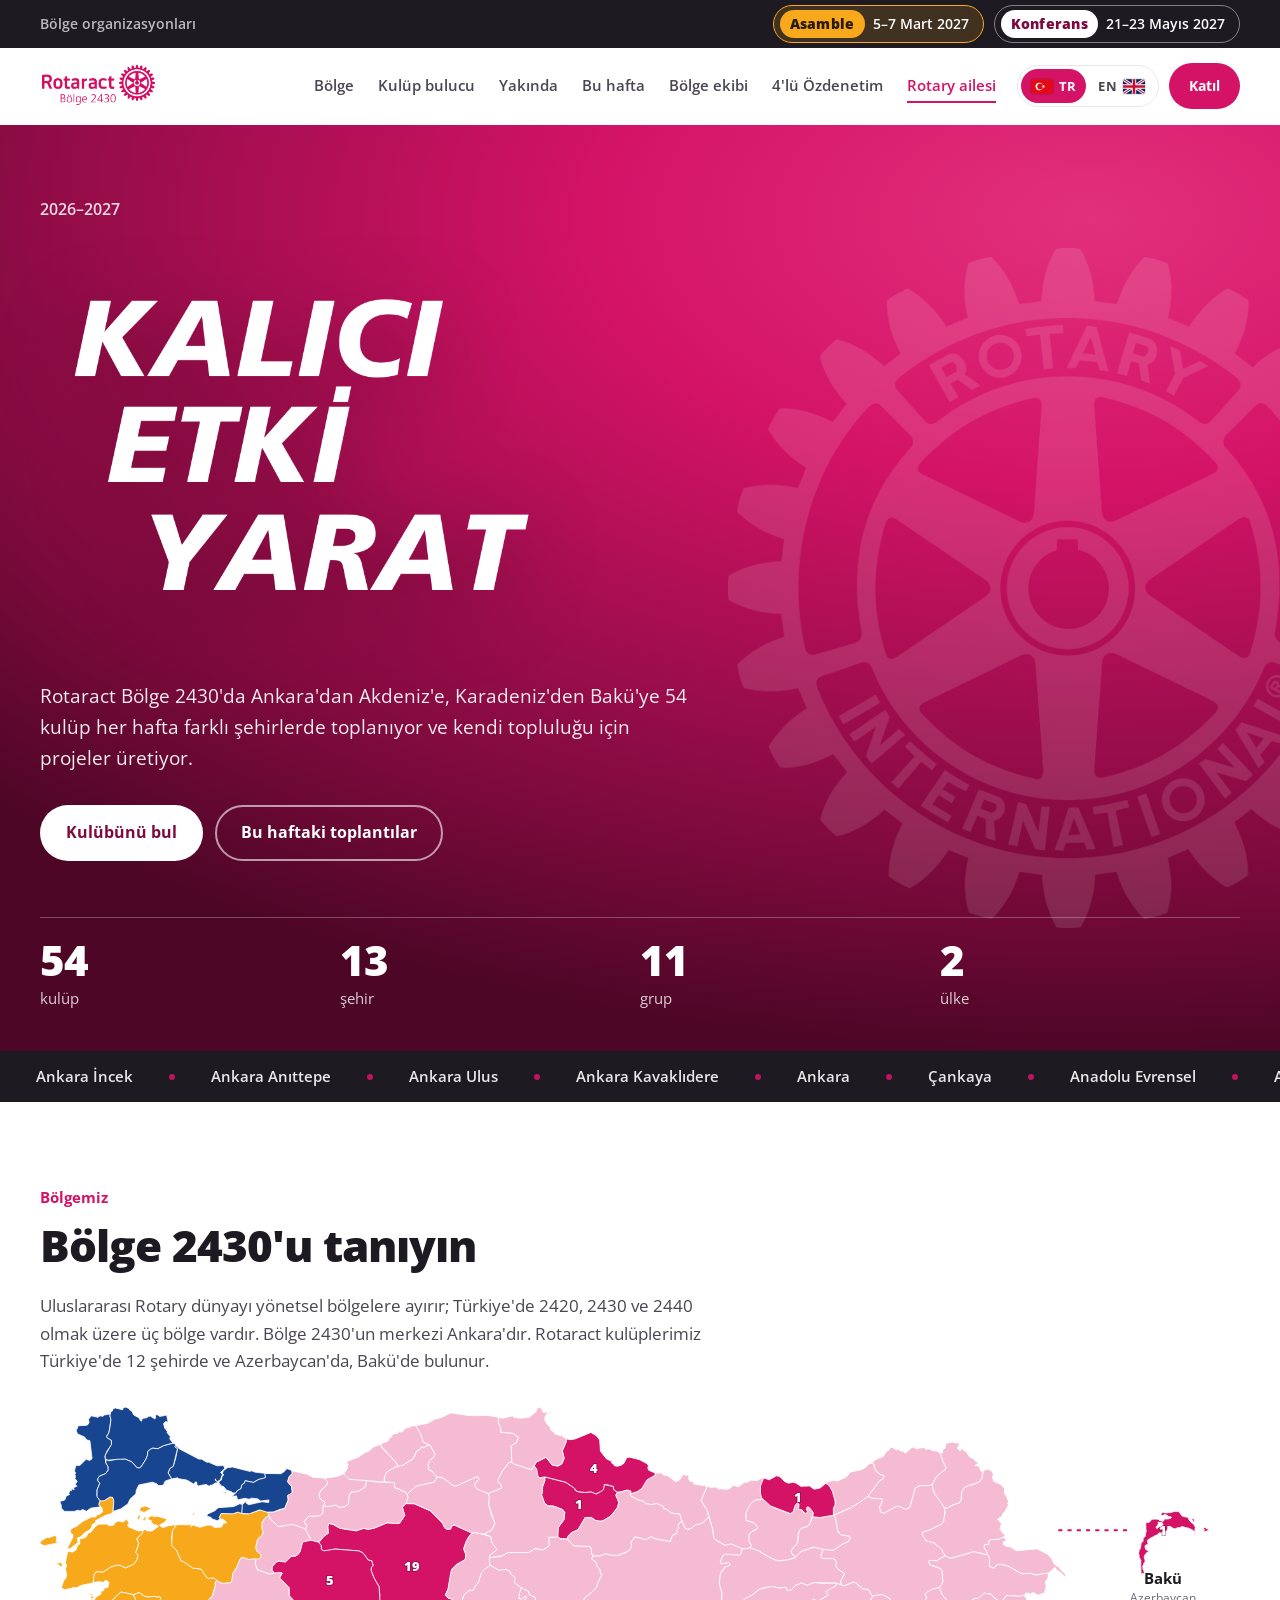
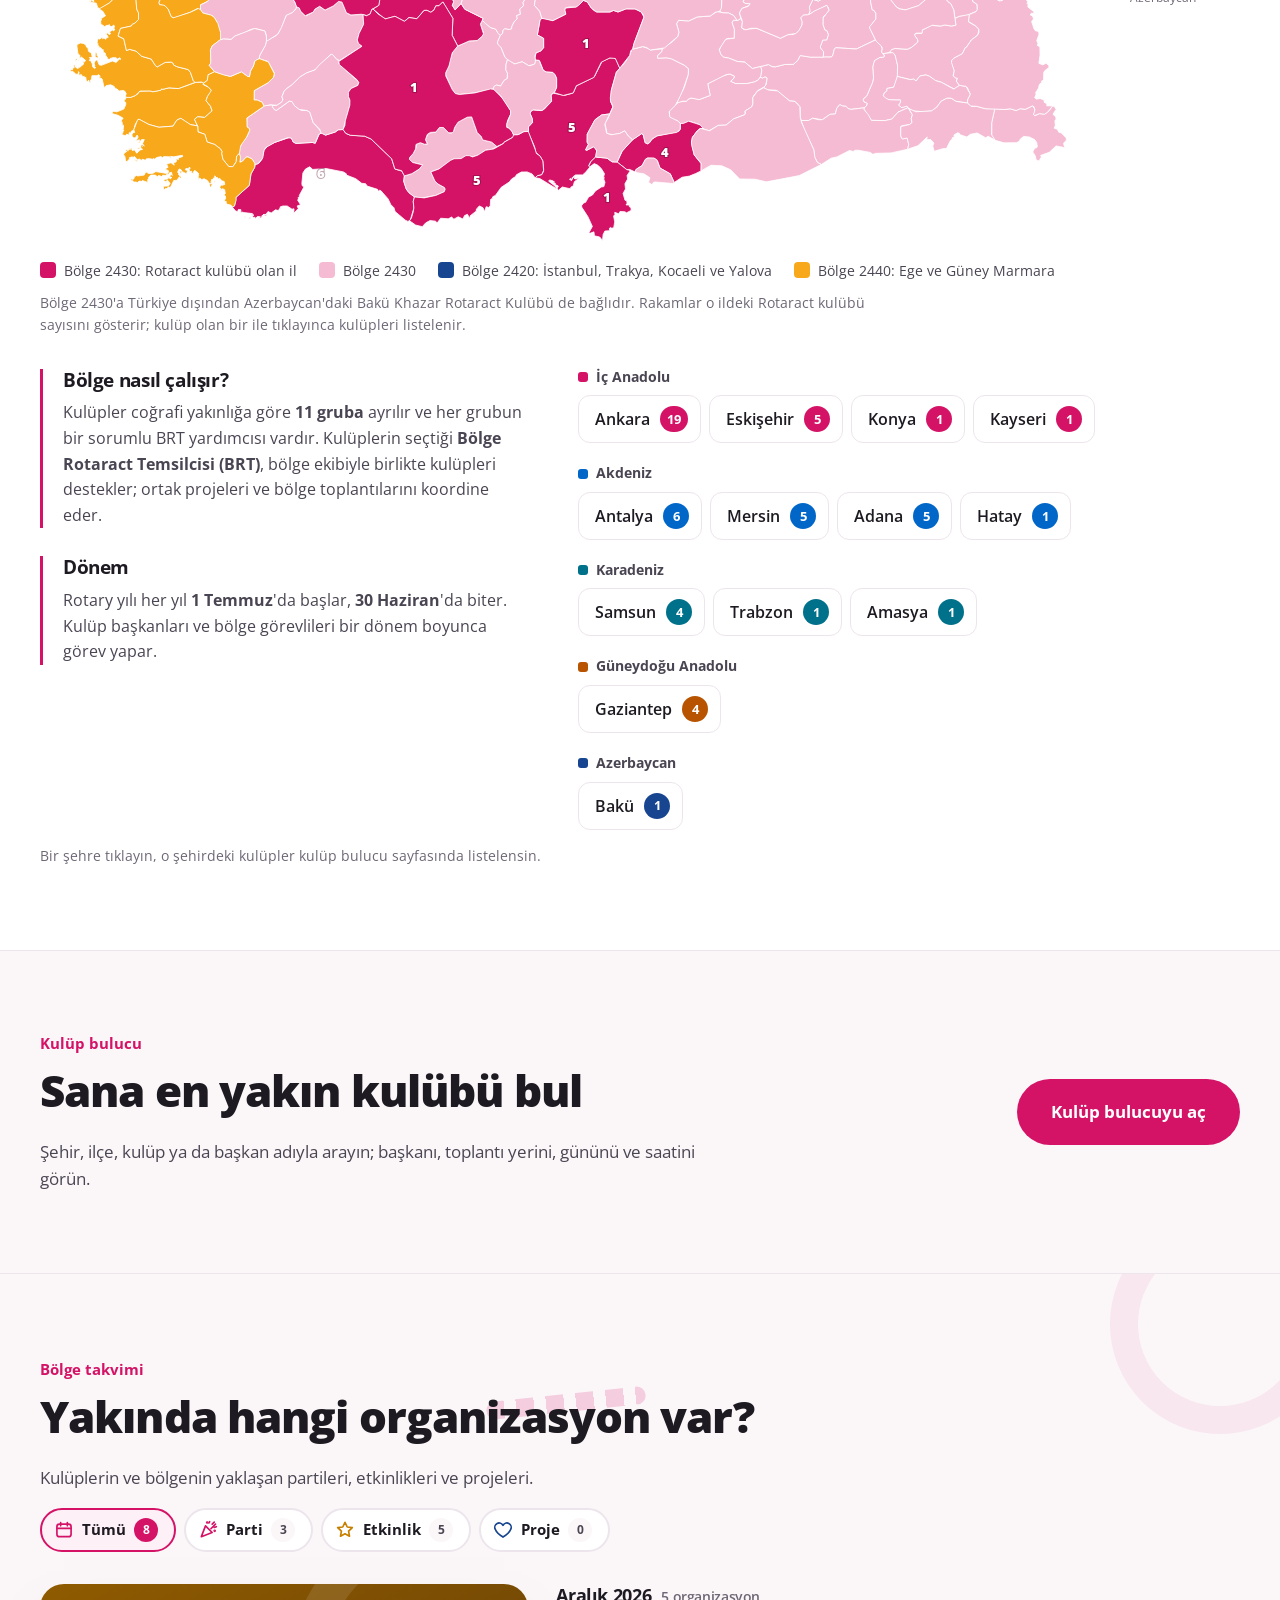
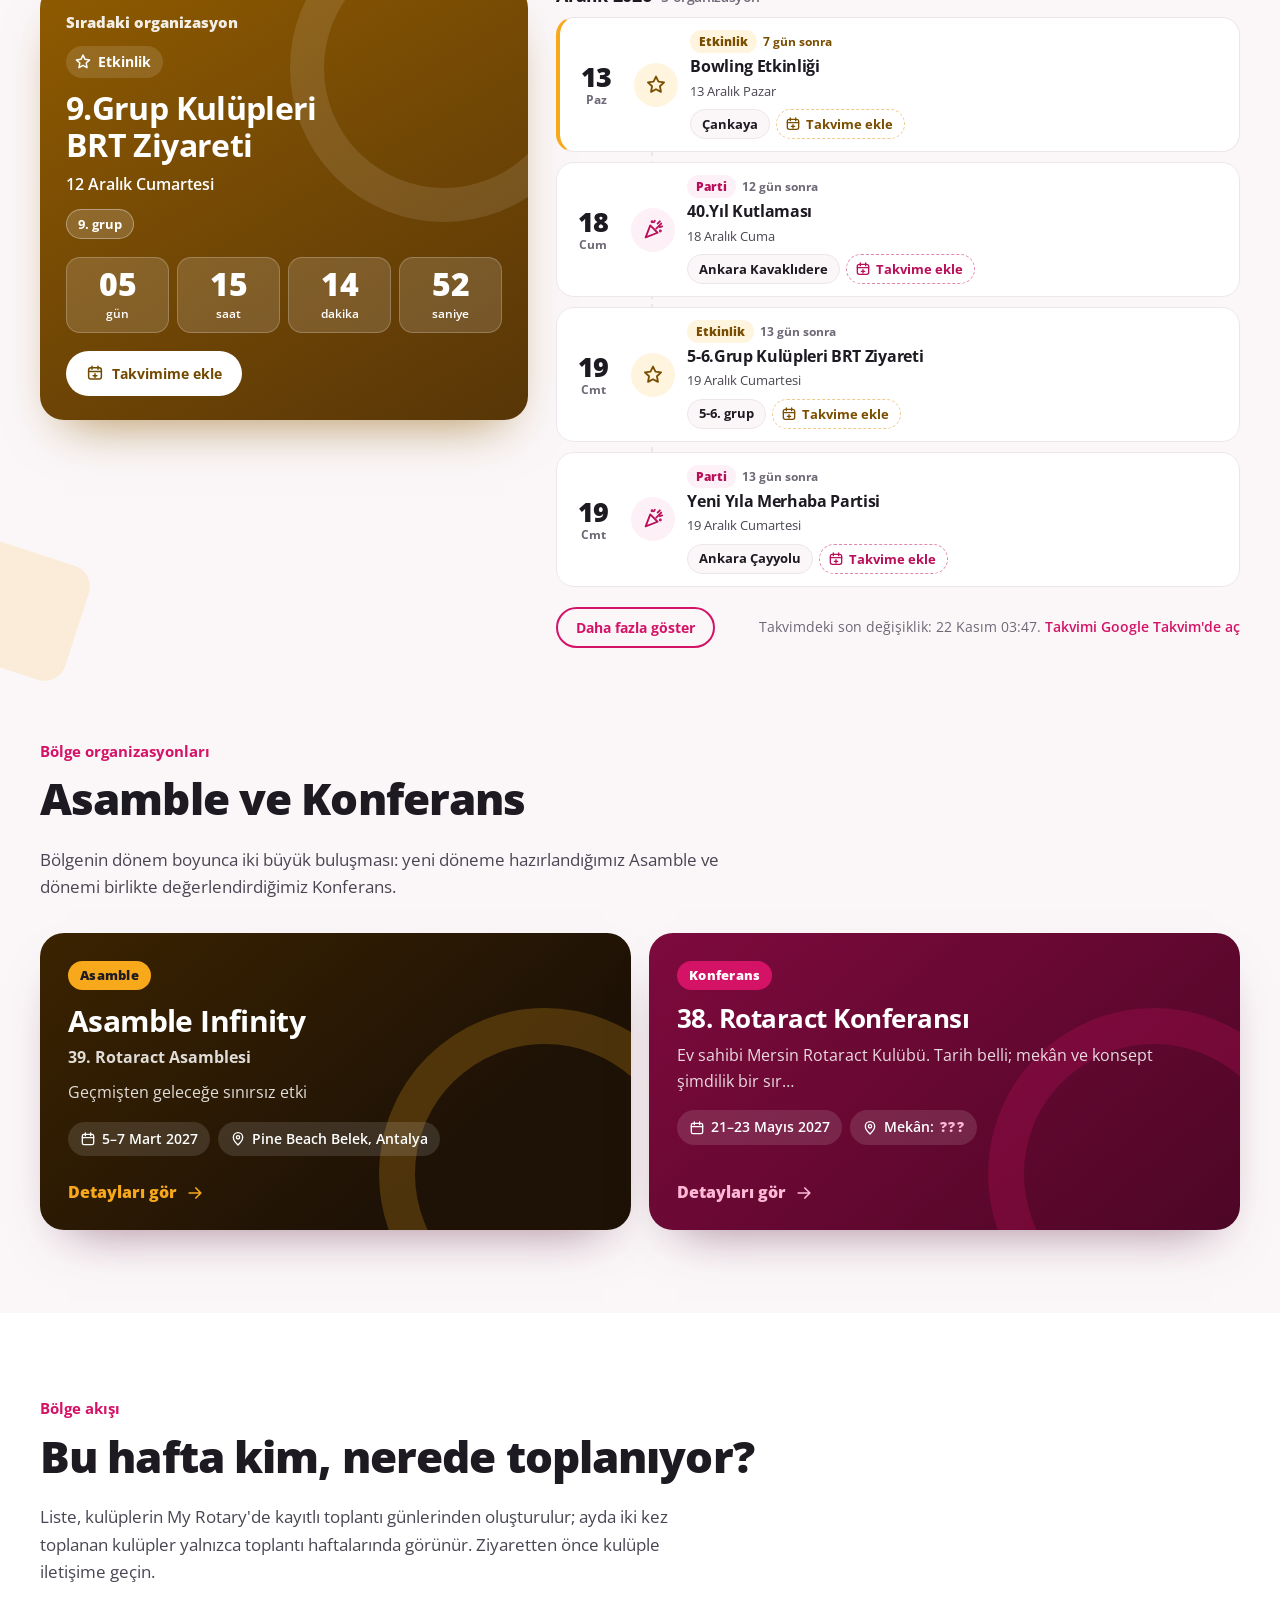
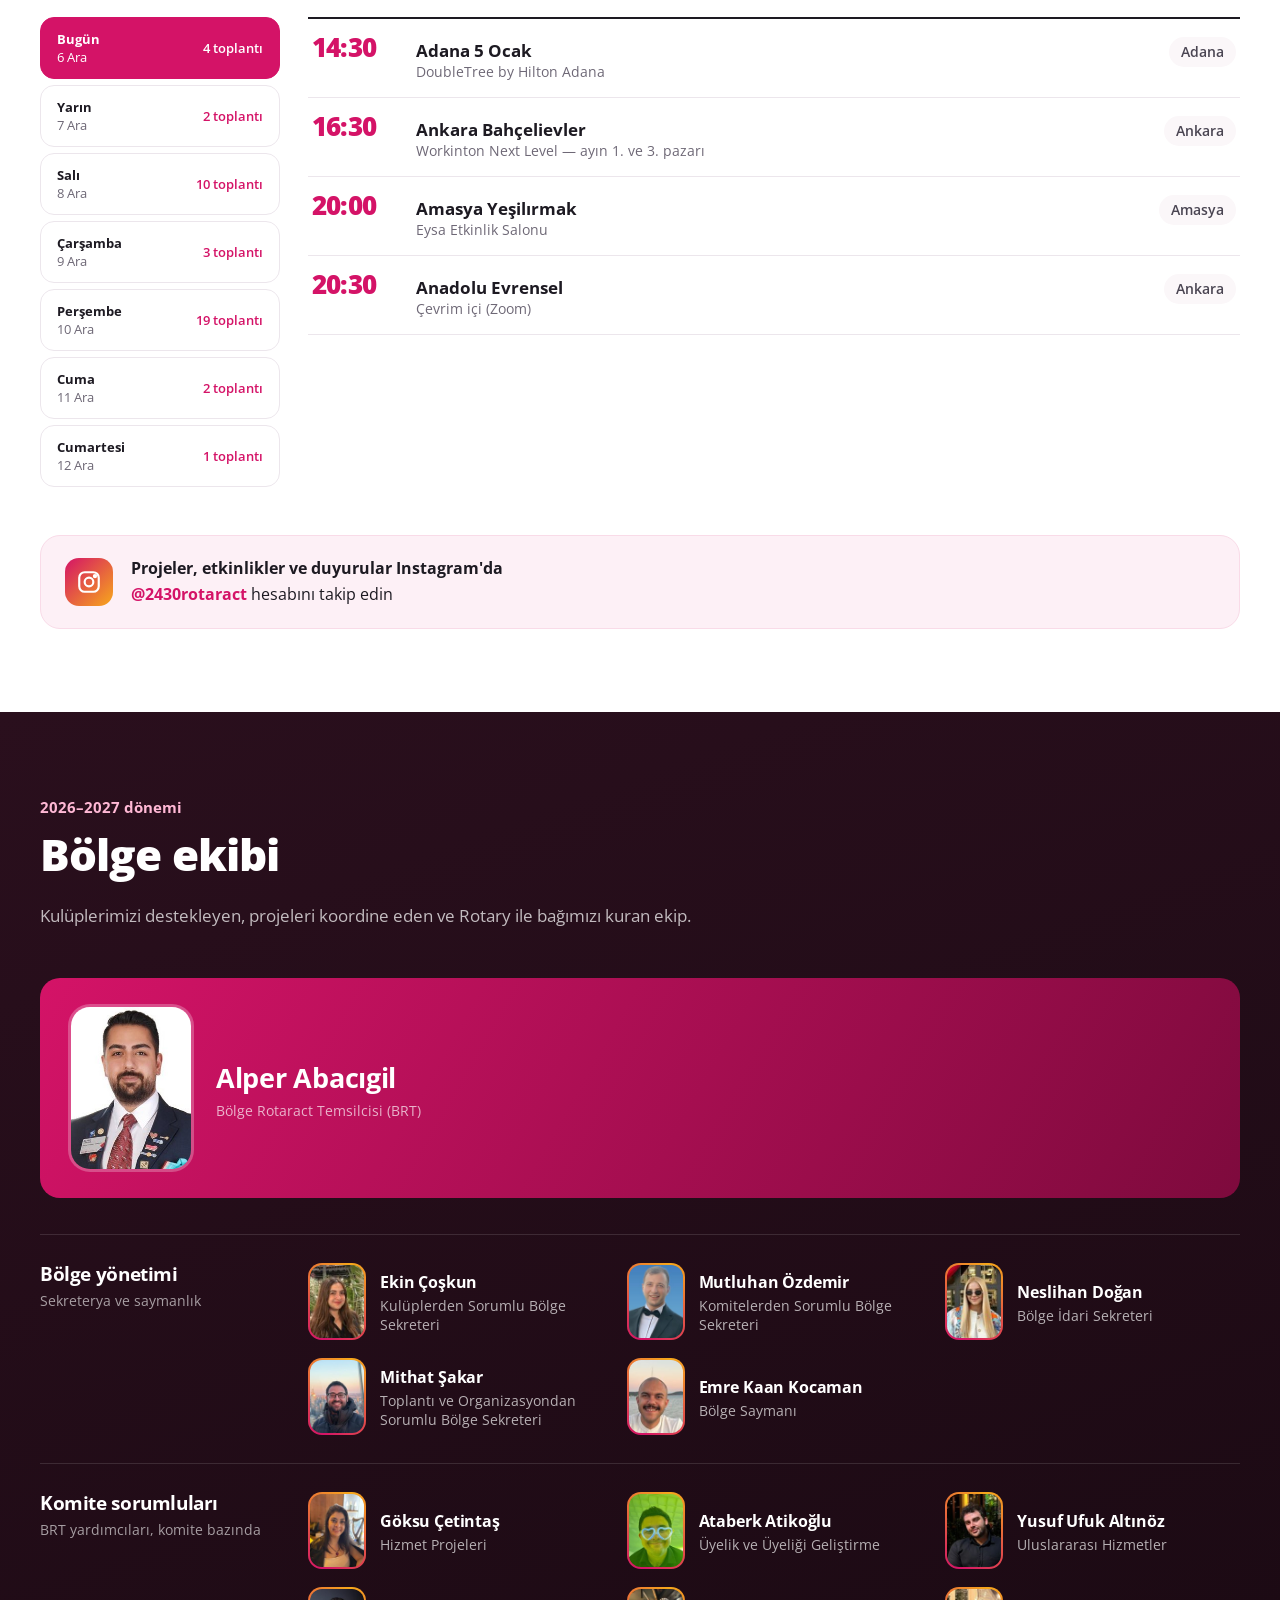
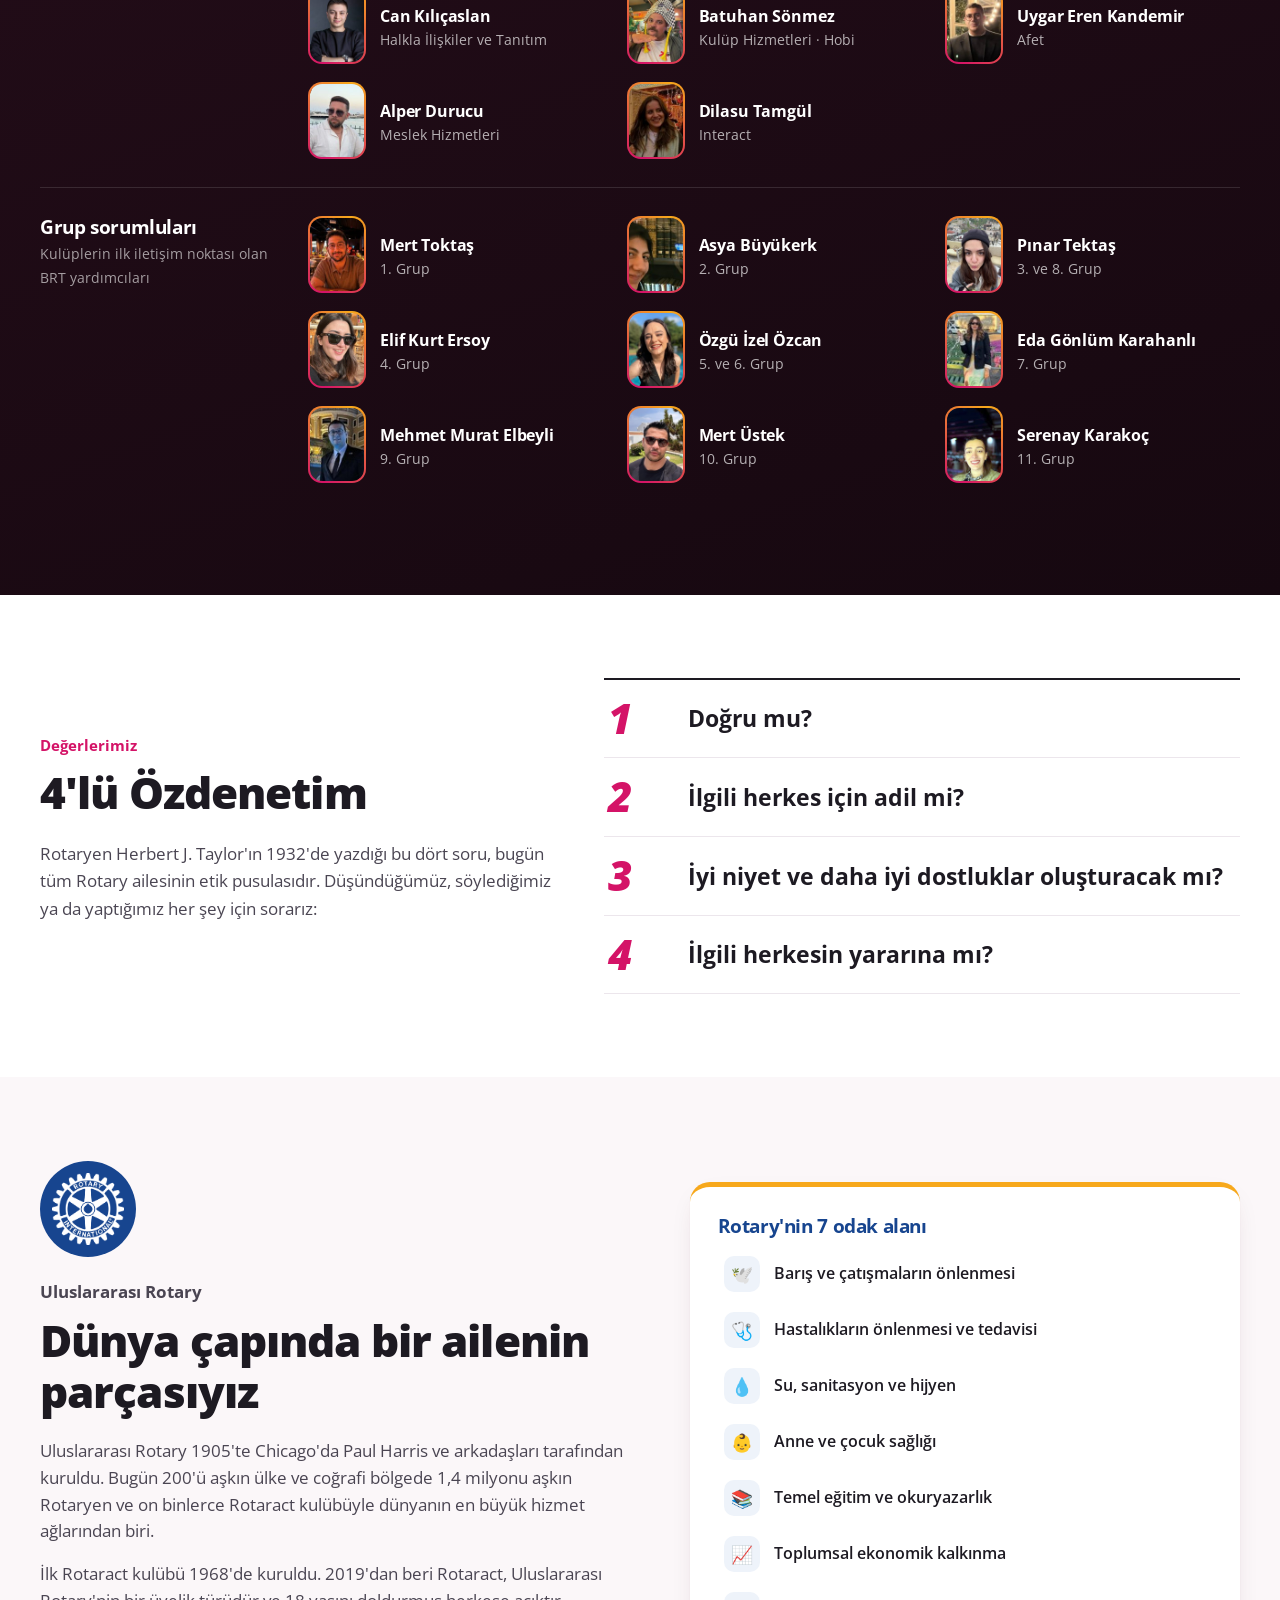
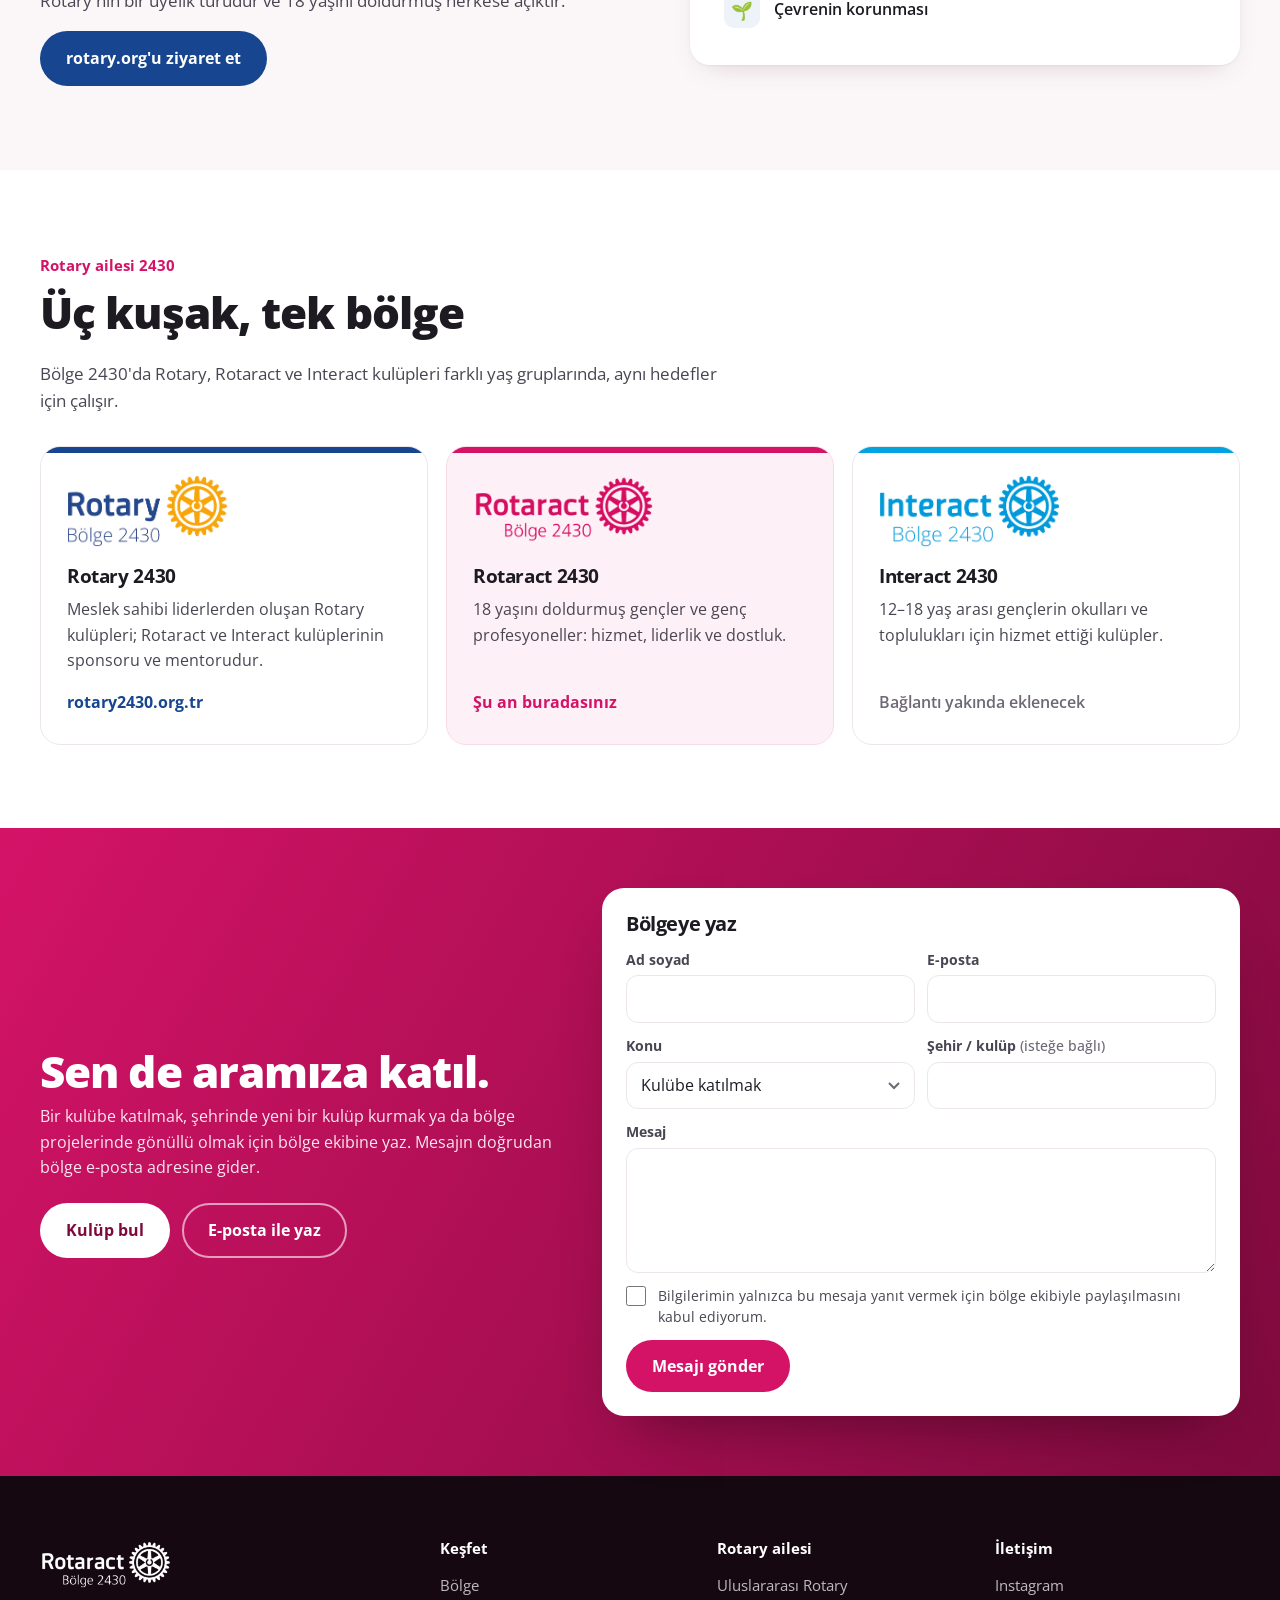
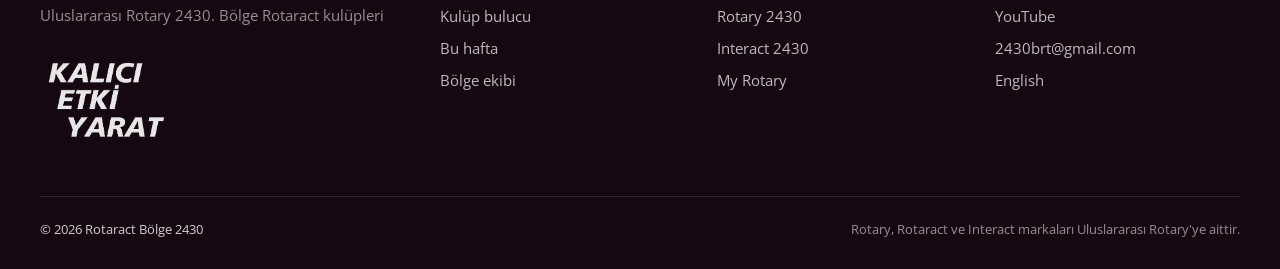
==== commit b6dd3c37: "Fotoğraf düzeltmeleri; Anadolu Evrensel Ankara'da - Emre Kaan Kocaman: içki bardağı kadraj dışında k" ====
--- a/index.html
+++ b/index.html
@@ -17,7 +17,7 @@
   <link rel="preconnect" href="https://fonts.googleapis.com">
   <link rel="preconnect" href="https://fonts.gstatic.com" crossorigin>
   <link href="https://fonts.googleapis.com/css2?family=Open+Sans:ital,wght@0,400;0,500;0,600;0,700;0,800;1,800&display=swap" rel="stylesheet">
-  <link rel="stylesheet" href="css/style.css?v=20261122k">
+  <link rel="stylesheet" href="css/style.css?v=20261122l">
 </head>
 <body>
 
@@ -385,9 +385,9 @@
   </div>
 </div>
 
-<script src="js/data.js?v=20261122k"></script>
-<script src="js/harita.js?v=20261122k"></script>
-<script src="js/etkinlik.js?v=20261122k"></script>
-<script src="js/app.js?v=20261122k"></script>
+<script src="js/data.js?v=20261122l"></script>
+<script src="js/harita.js?v=20261122l"></script>
+<script src="js/etkinlik.js?v=20261122l"></script>
+<script src="js/app.js?v=20261122l"></script>
 </body>
 </html>
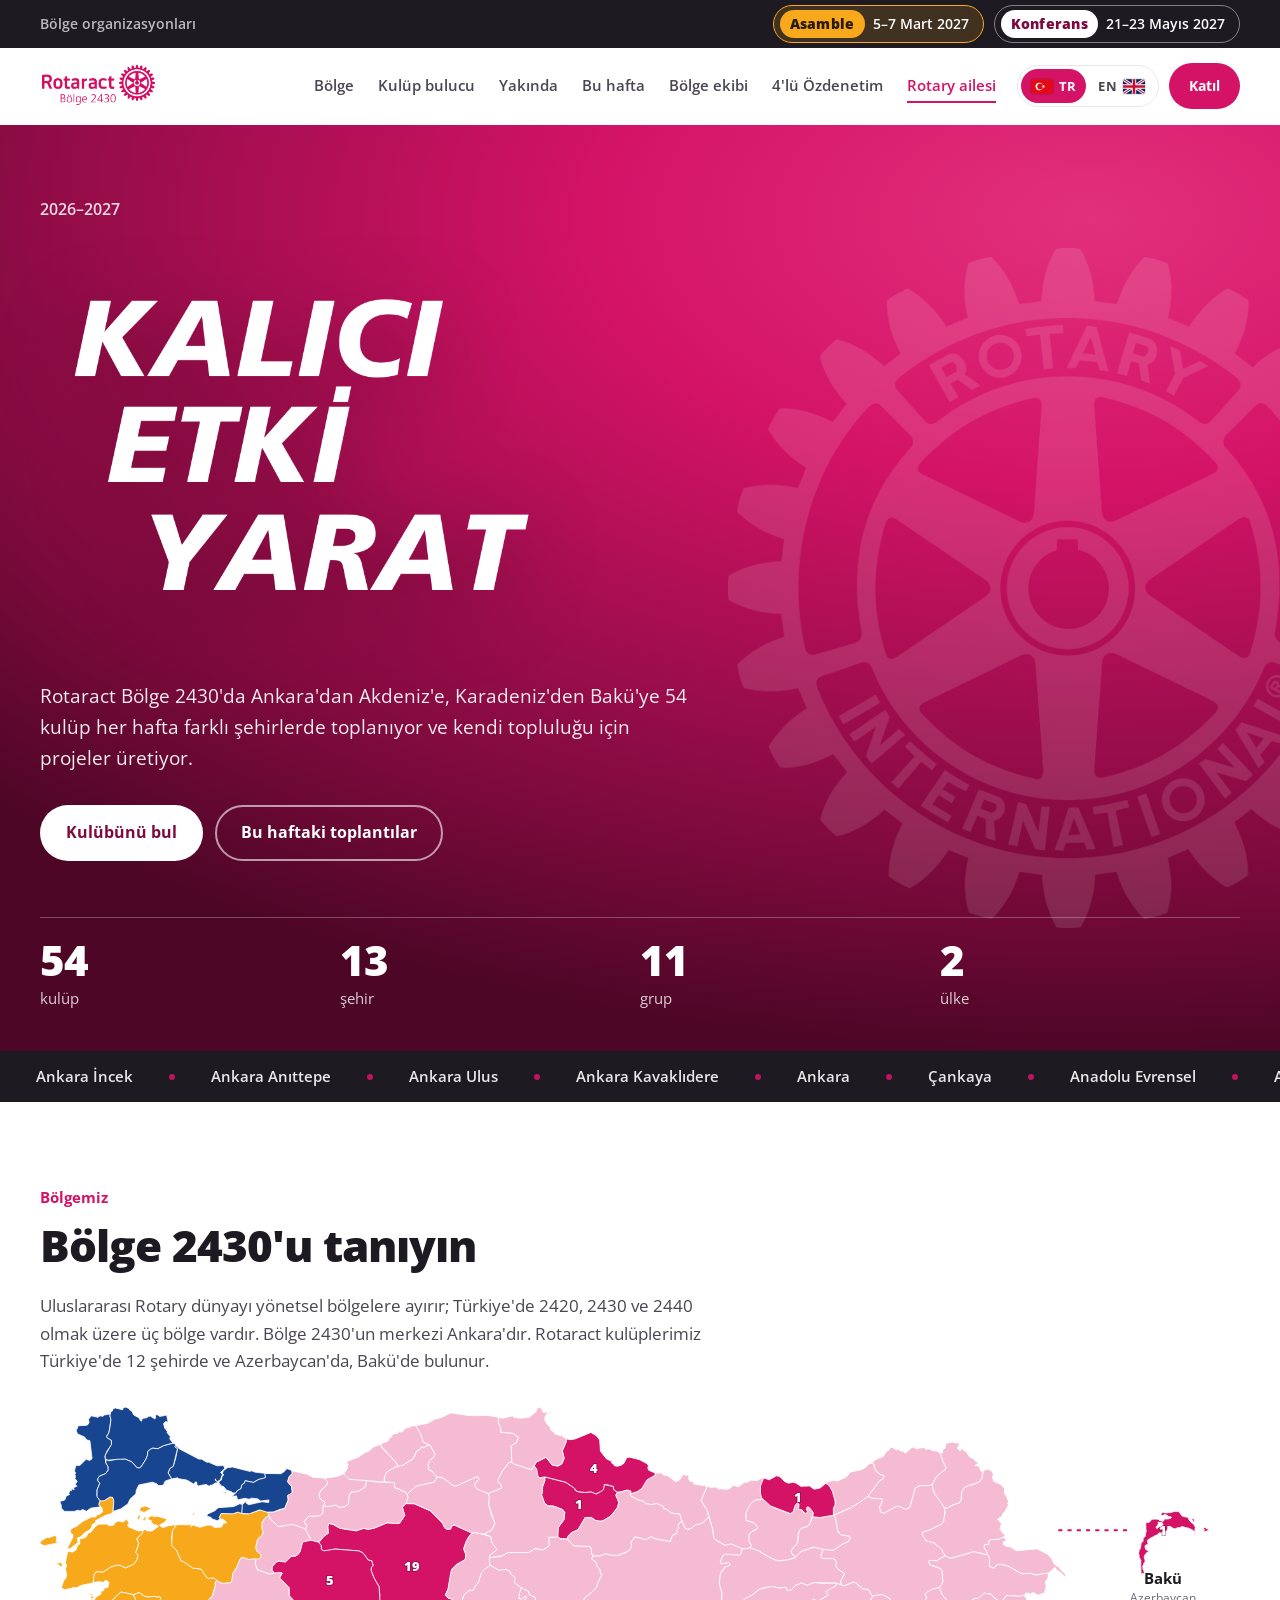
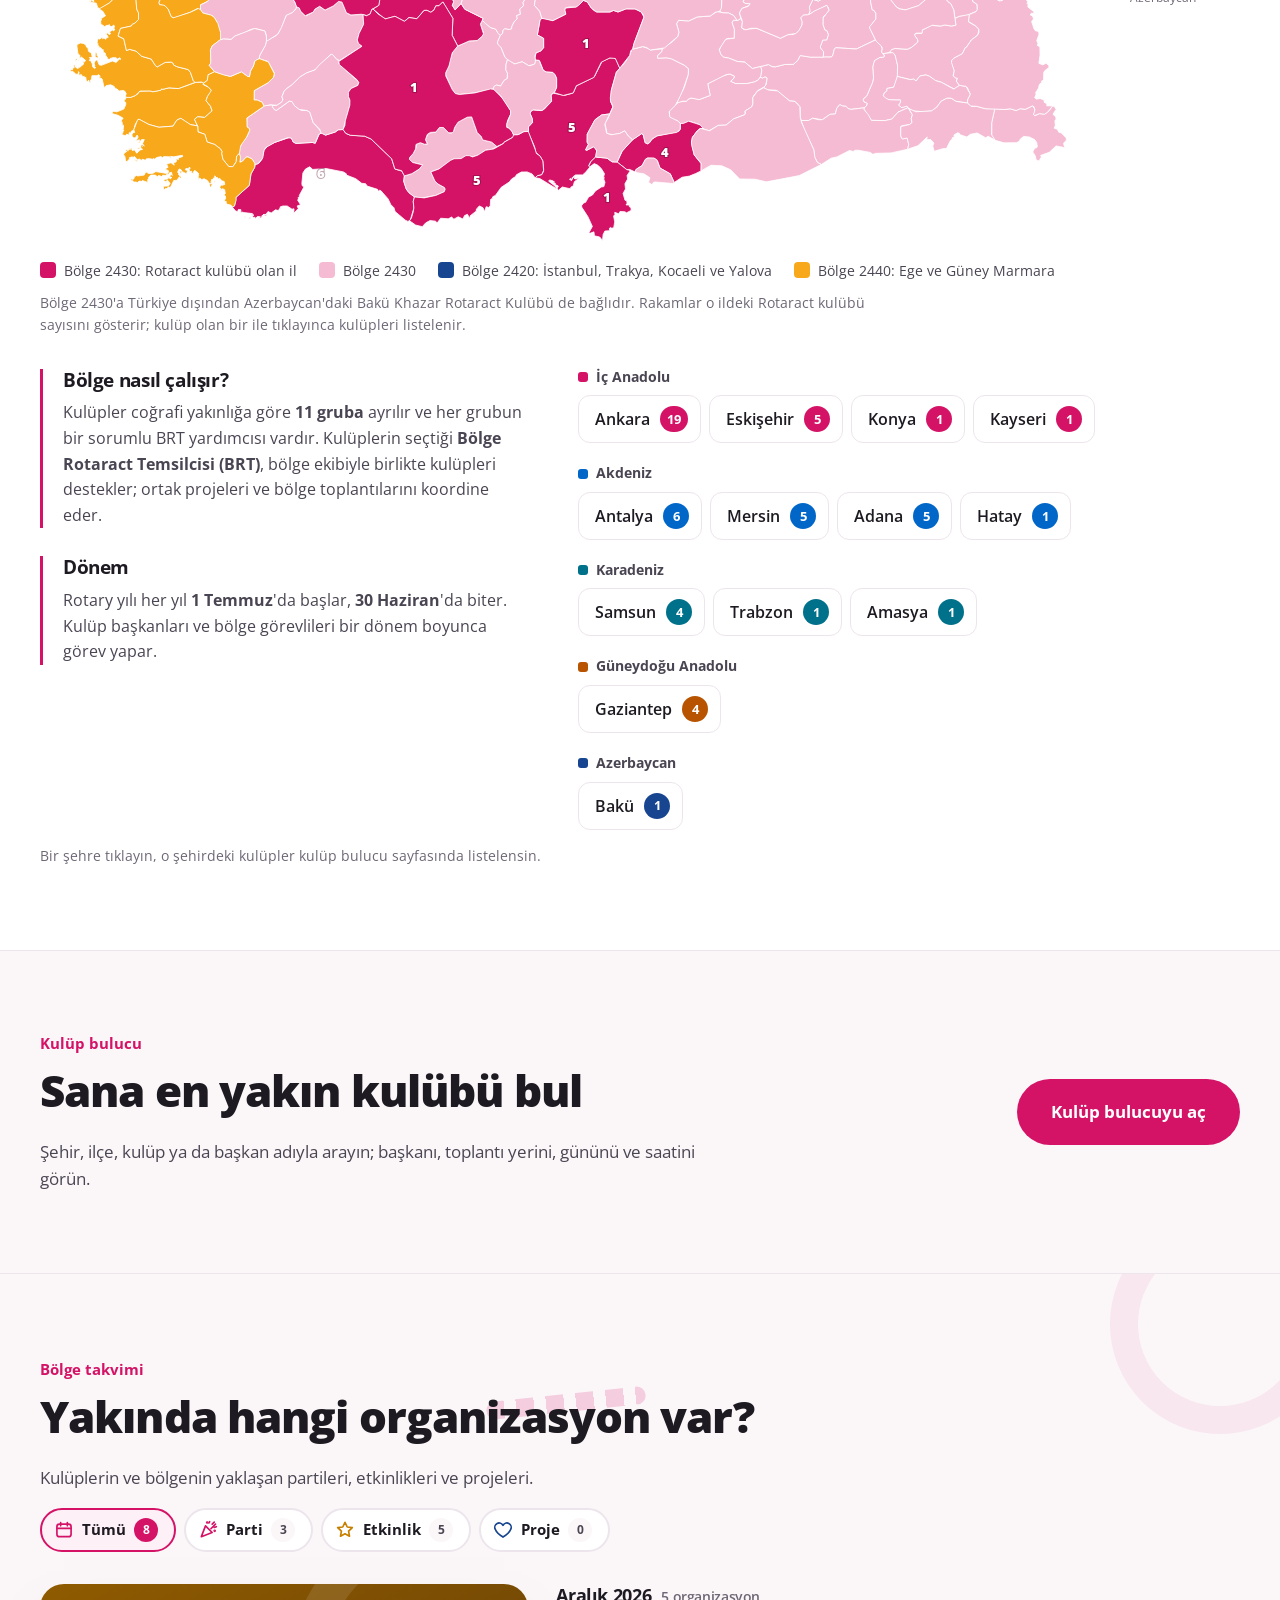
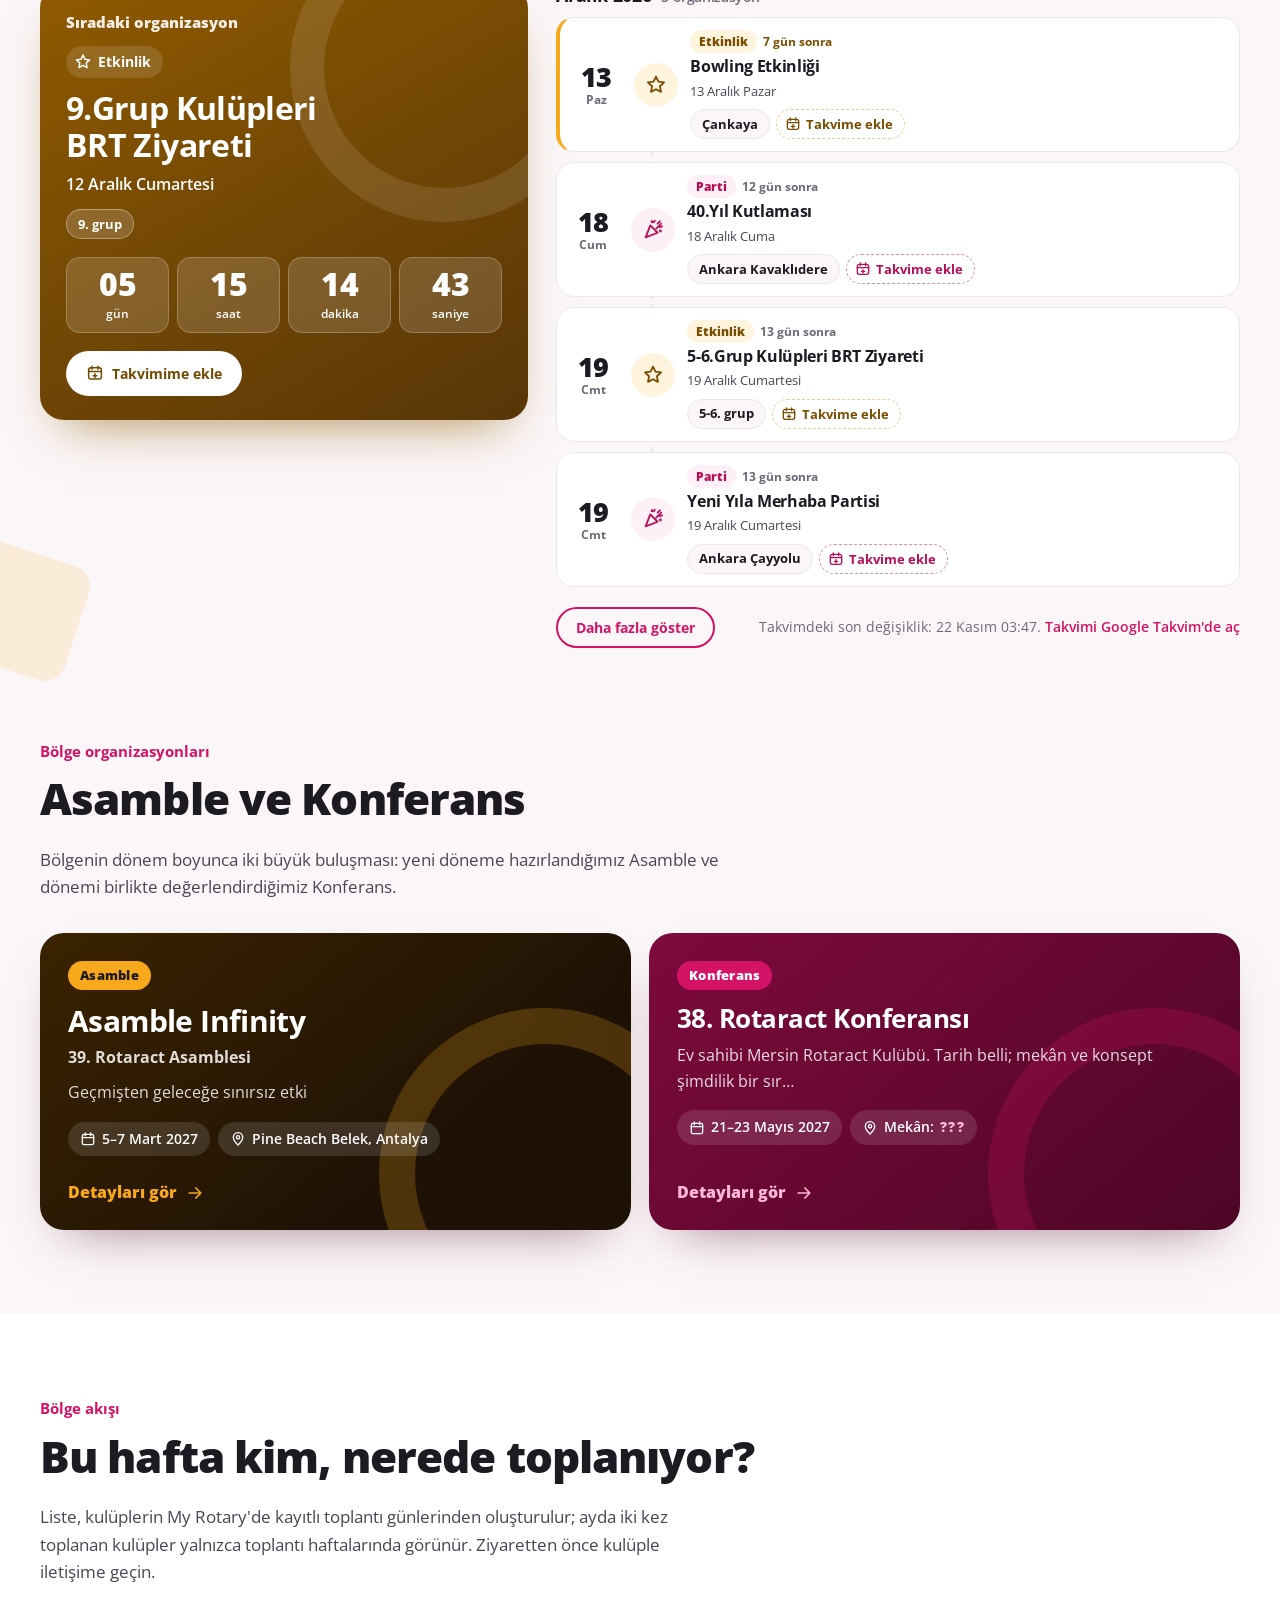
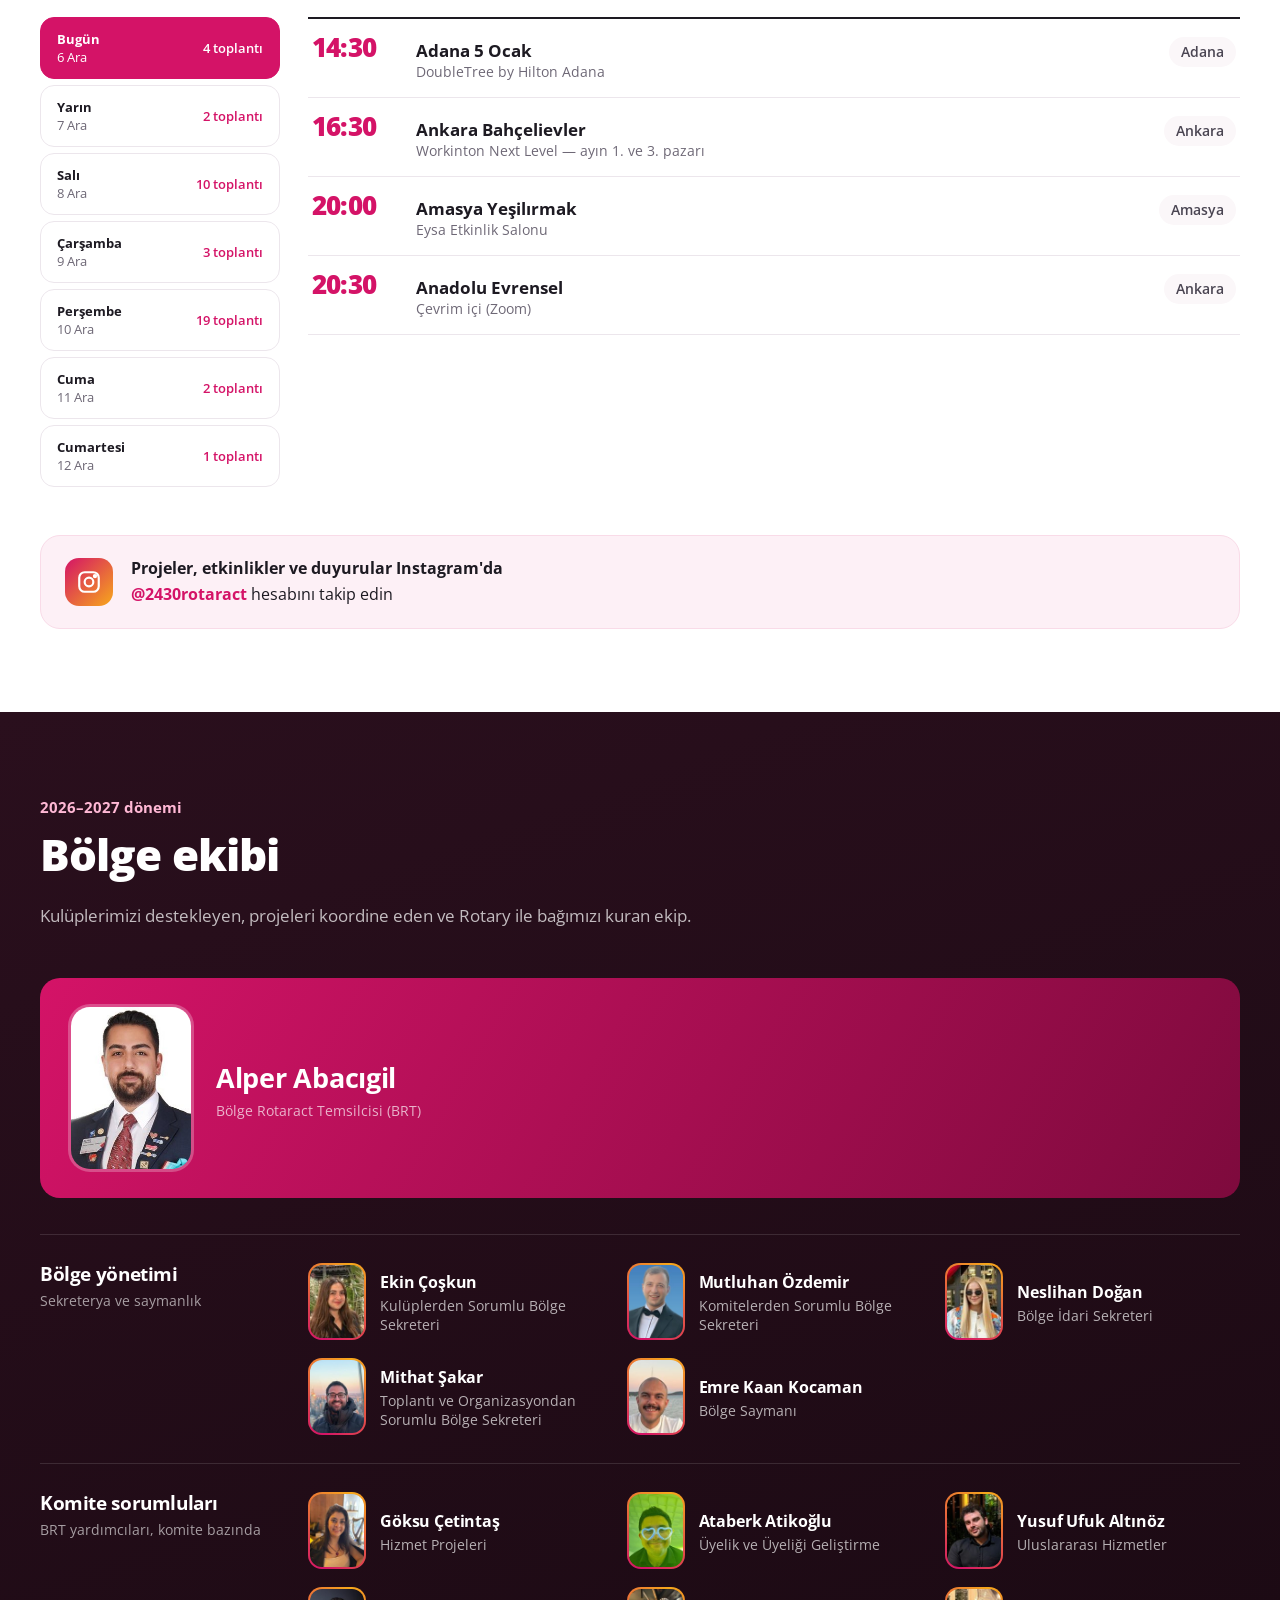
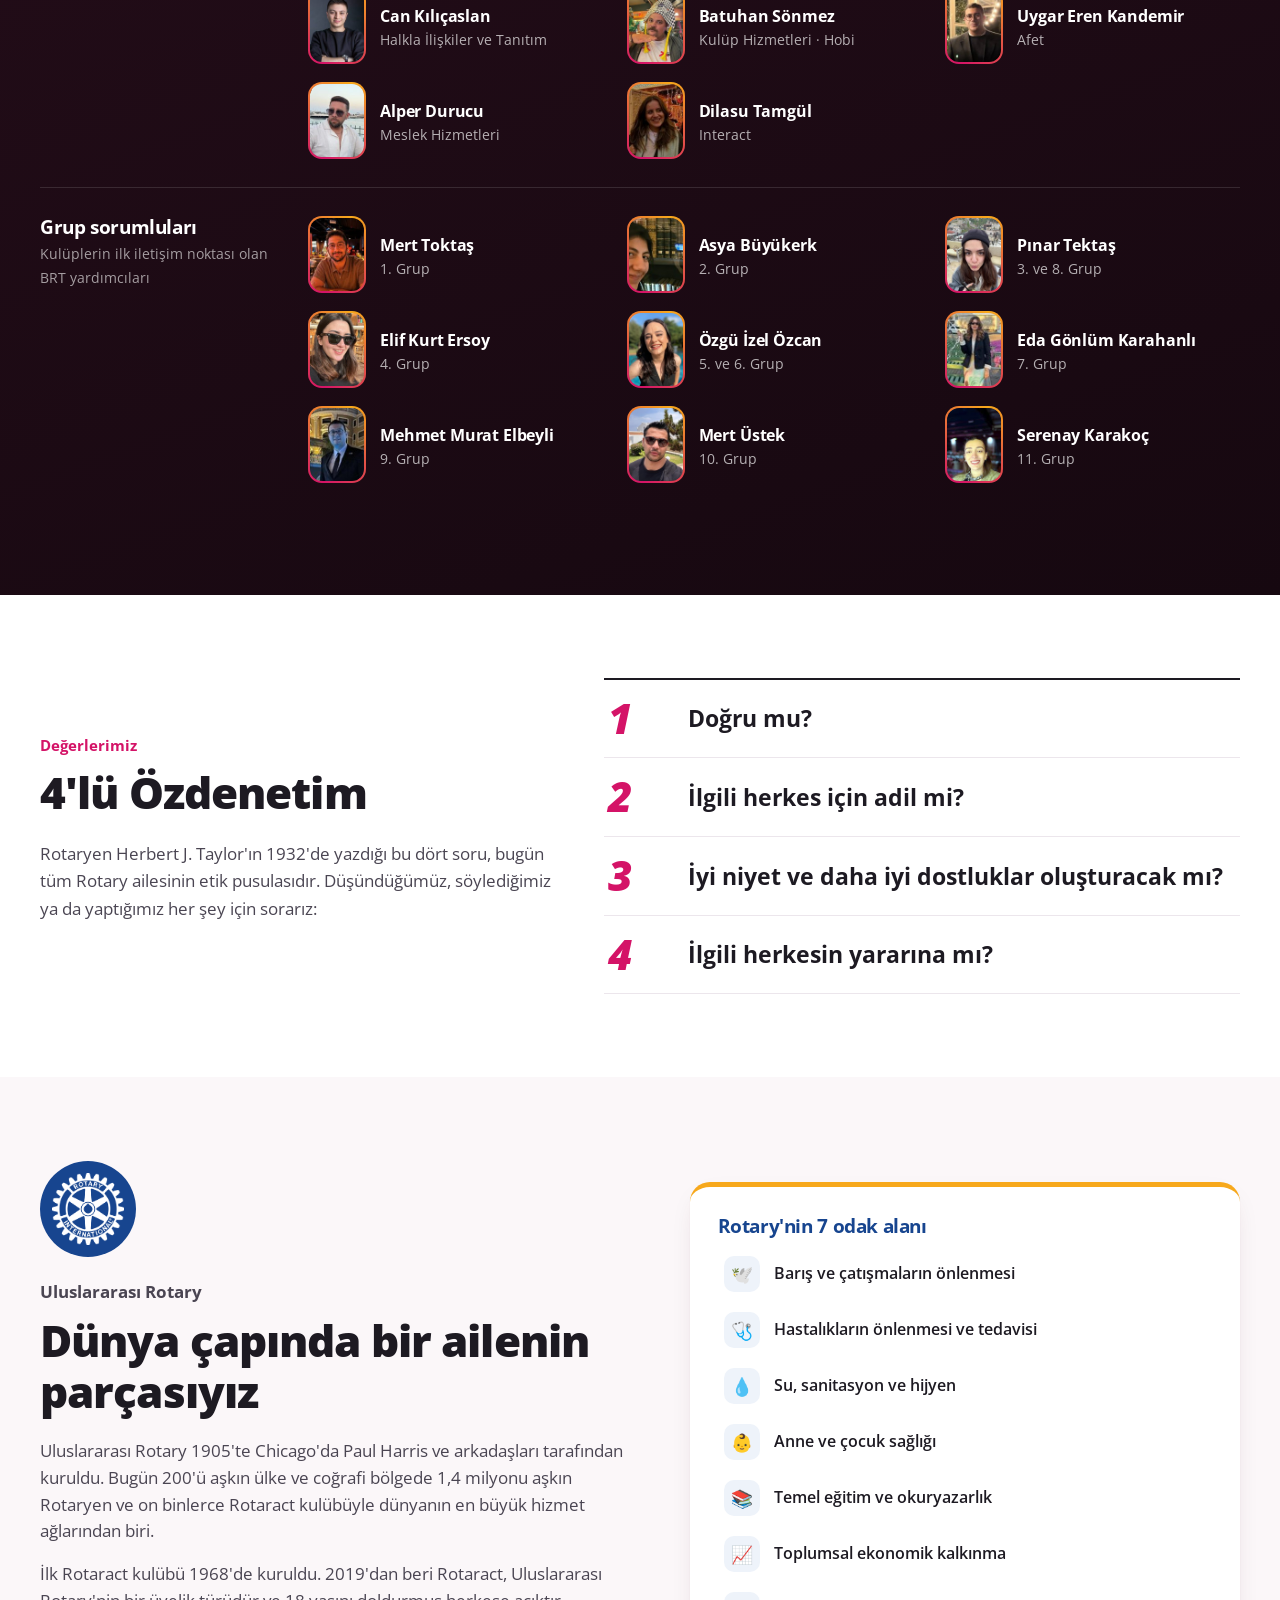
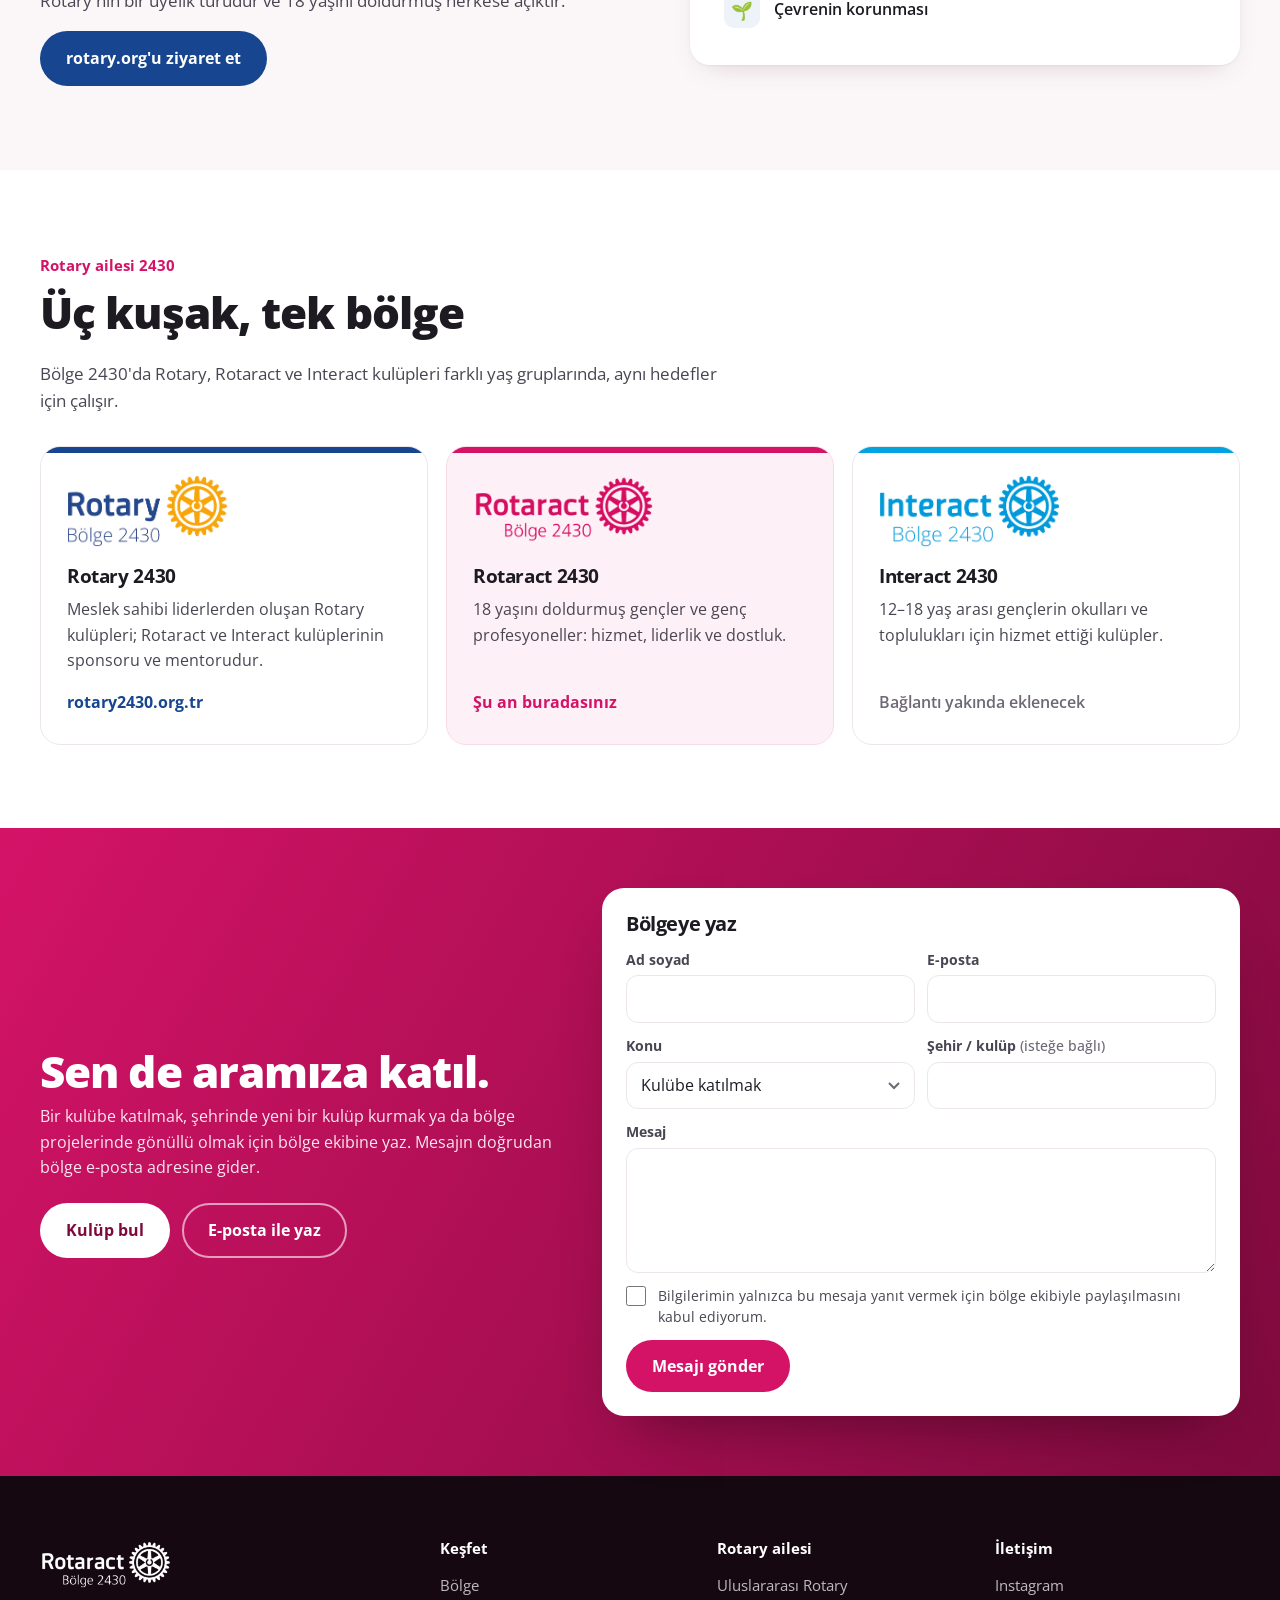
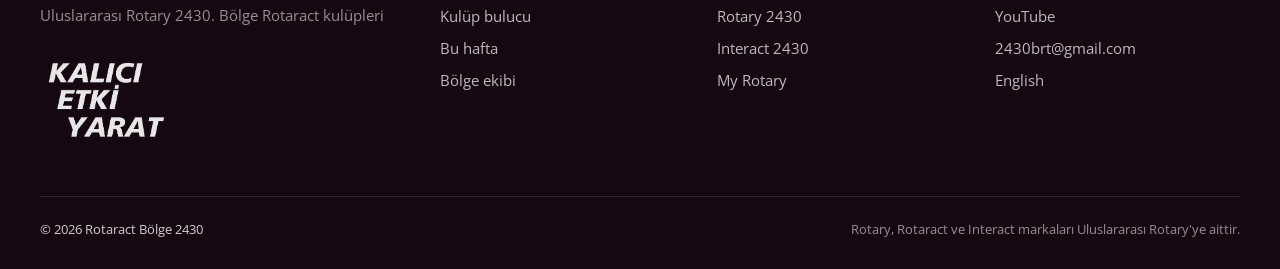
==== commit 49ef60b8: "Alanya Rotaract toplantı bilgisini My Rotary'den güncelle Co-Authored-By: Claude Opus 5.5 <noreply@a" ====
--- a/index.html
+++ b/index.html
@@ -17,7 +17,7 @@
   <link rel="preconnect" href="https://fonts.googleapis.com">
   <link rel="preconnect" href="https://fonts.gstatic.com" crossorigin>
   <link href="https://fonts.googleapis.com/css2?family=Open+Sans:ital,wght@0,400;0,500;0,600;0,700;0,800;1,800&display=swap" rel="stylesheet">
-  <link rel="stylesheet" href="css/style.css?v=20261122l">
+  <link rel="stylesheet" href="css/style.css?v=20261122m">
 </head>
 <body>
 
@@ -385,9 +385,9 @@
   </div>
 </div>
 
-<script src="js/data.js?v=20261122l"></script>
-<script src="js/harita.js?v=20261122l"></script>
-<script src="js/etkinlik.js?v=20261122l"></script>
-<script src="js/app.js?v=20261122l"></script>
+<script src="js/data.js?v=20261122m"></script>
+<script src="js/harita.js?v=20261122m"></script>
+<script src="js/etkinlik.js?v=20261122m"></script>
+<script src="js/app.js?v=20261122m"></script>
 </body>
 </html>
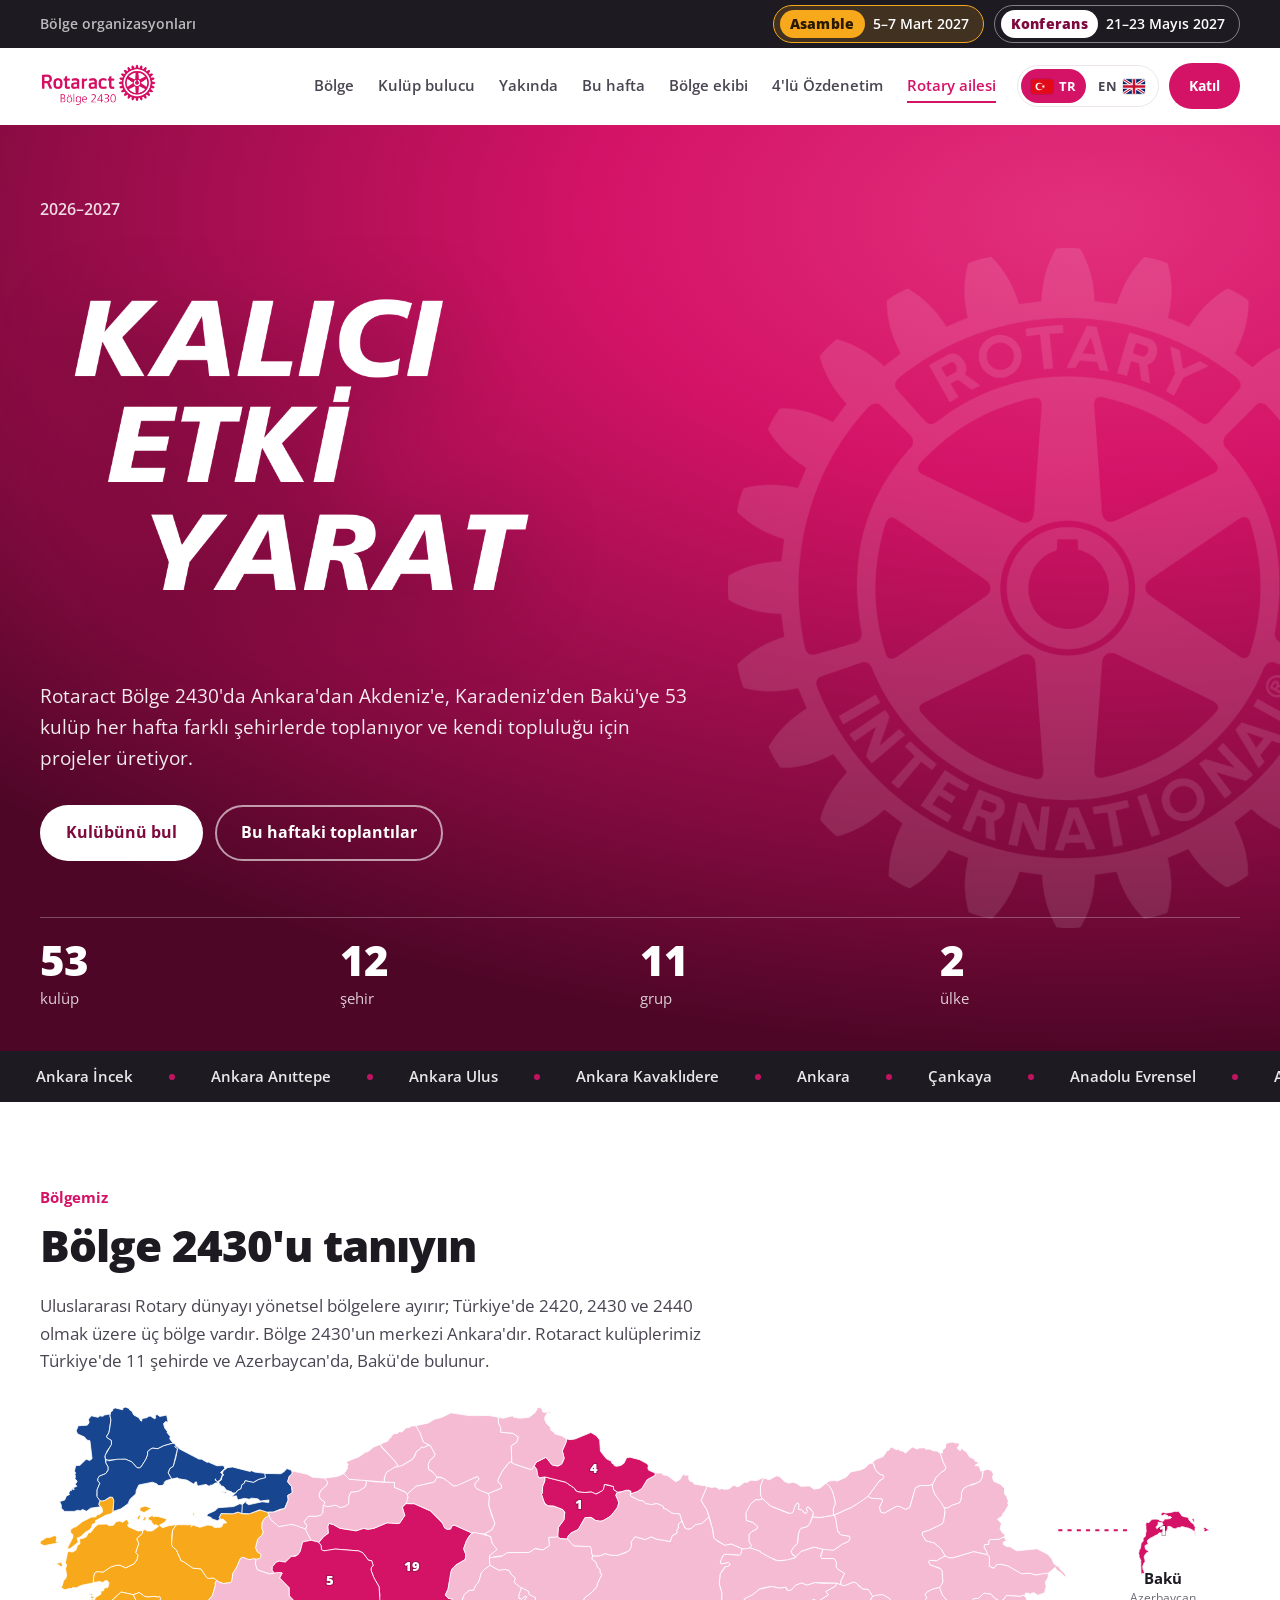
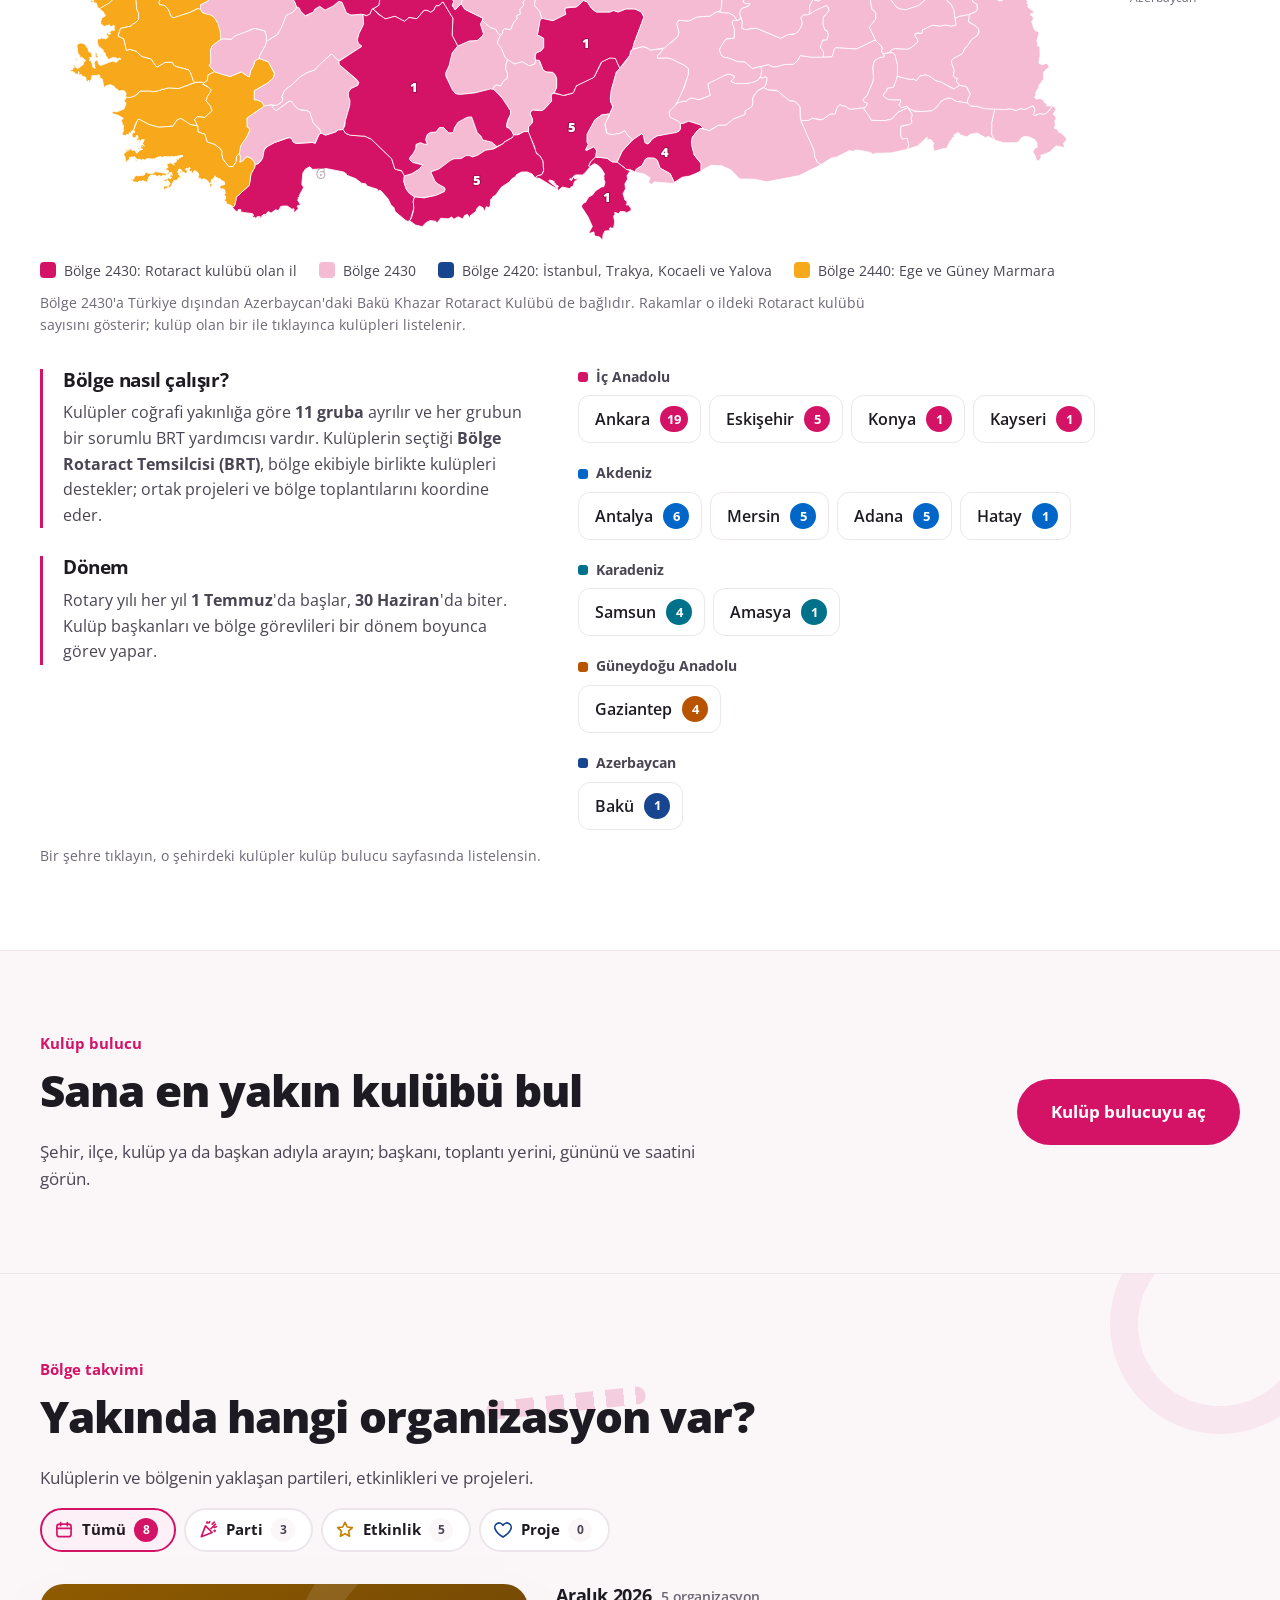
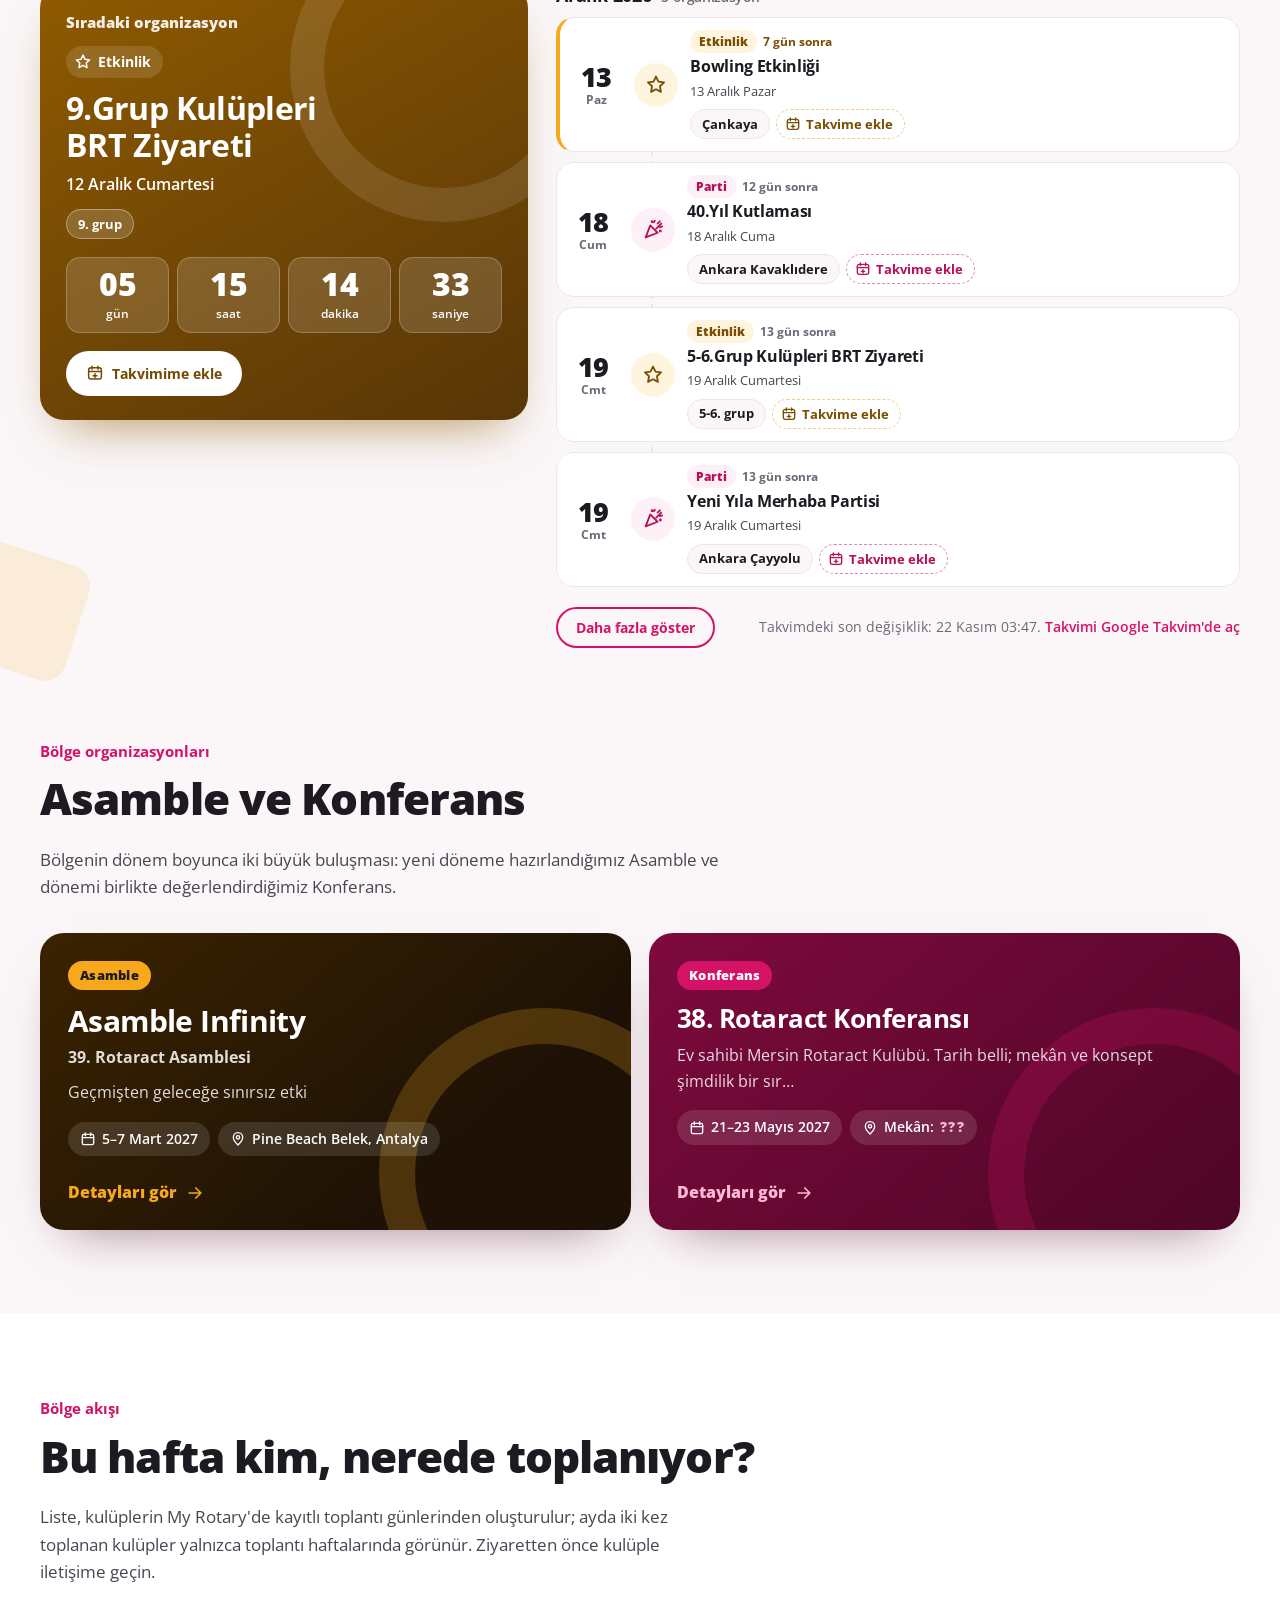
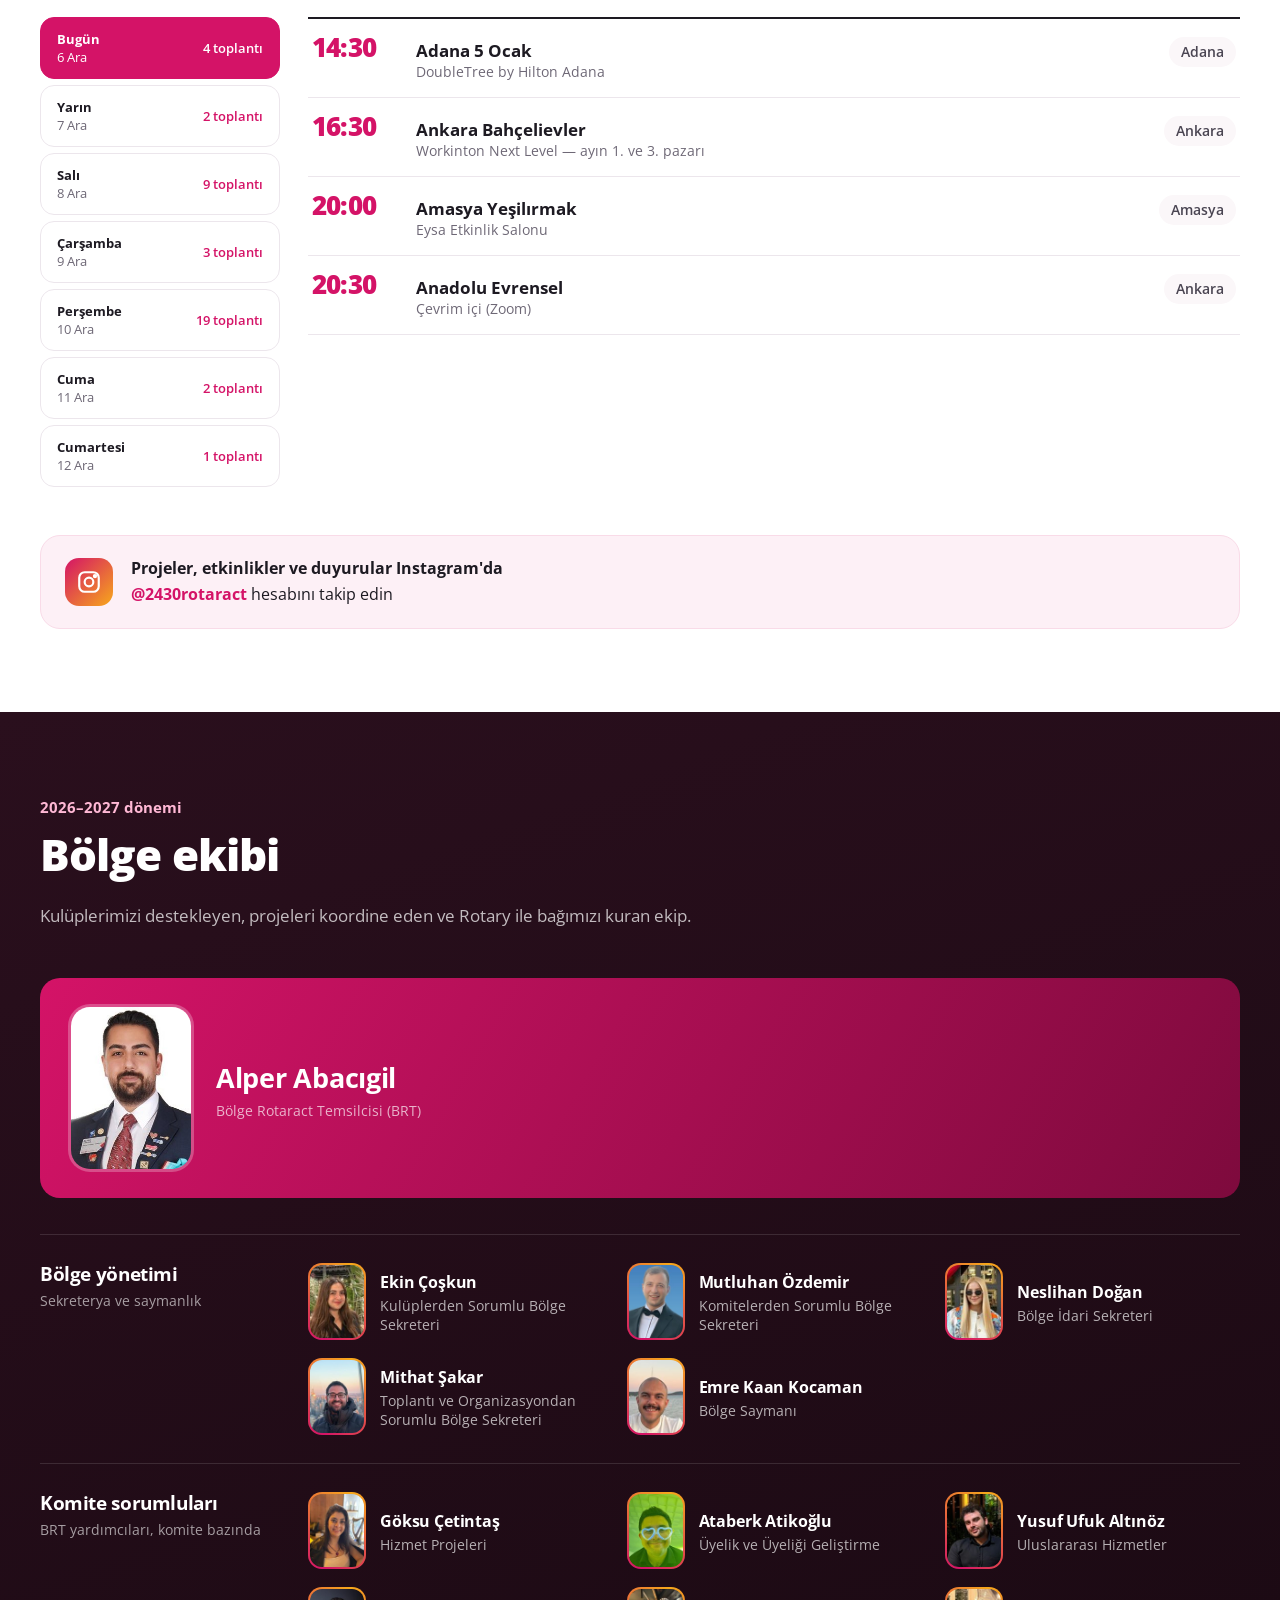
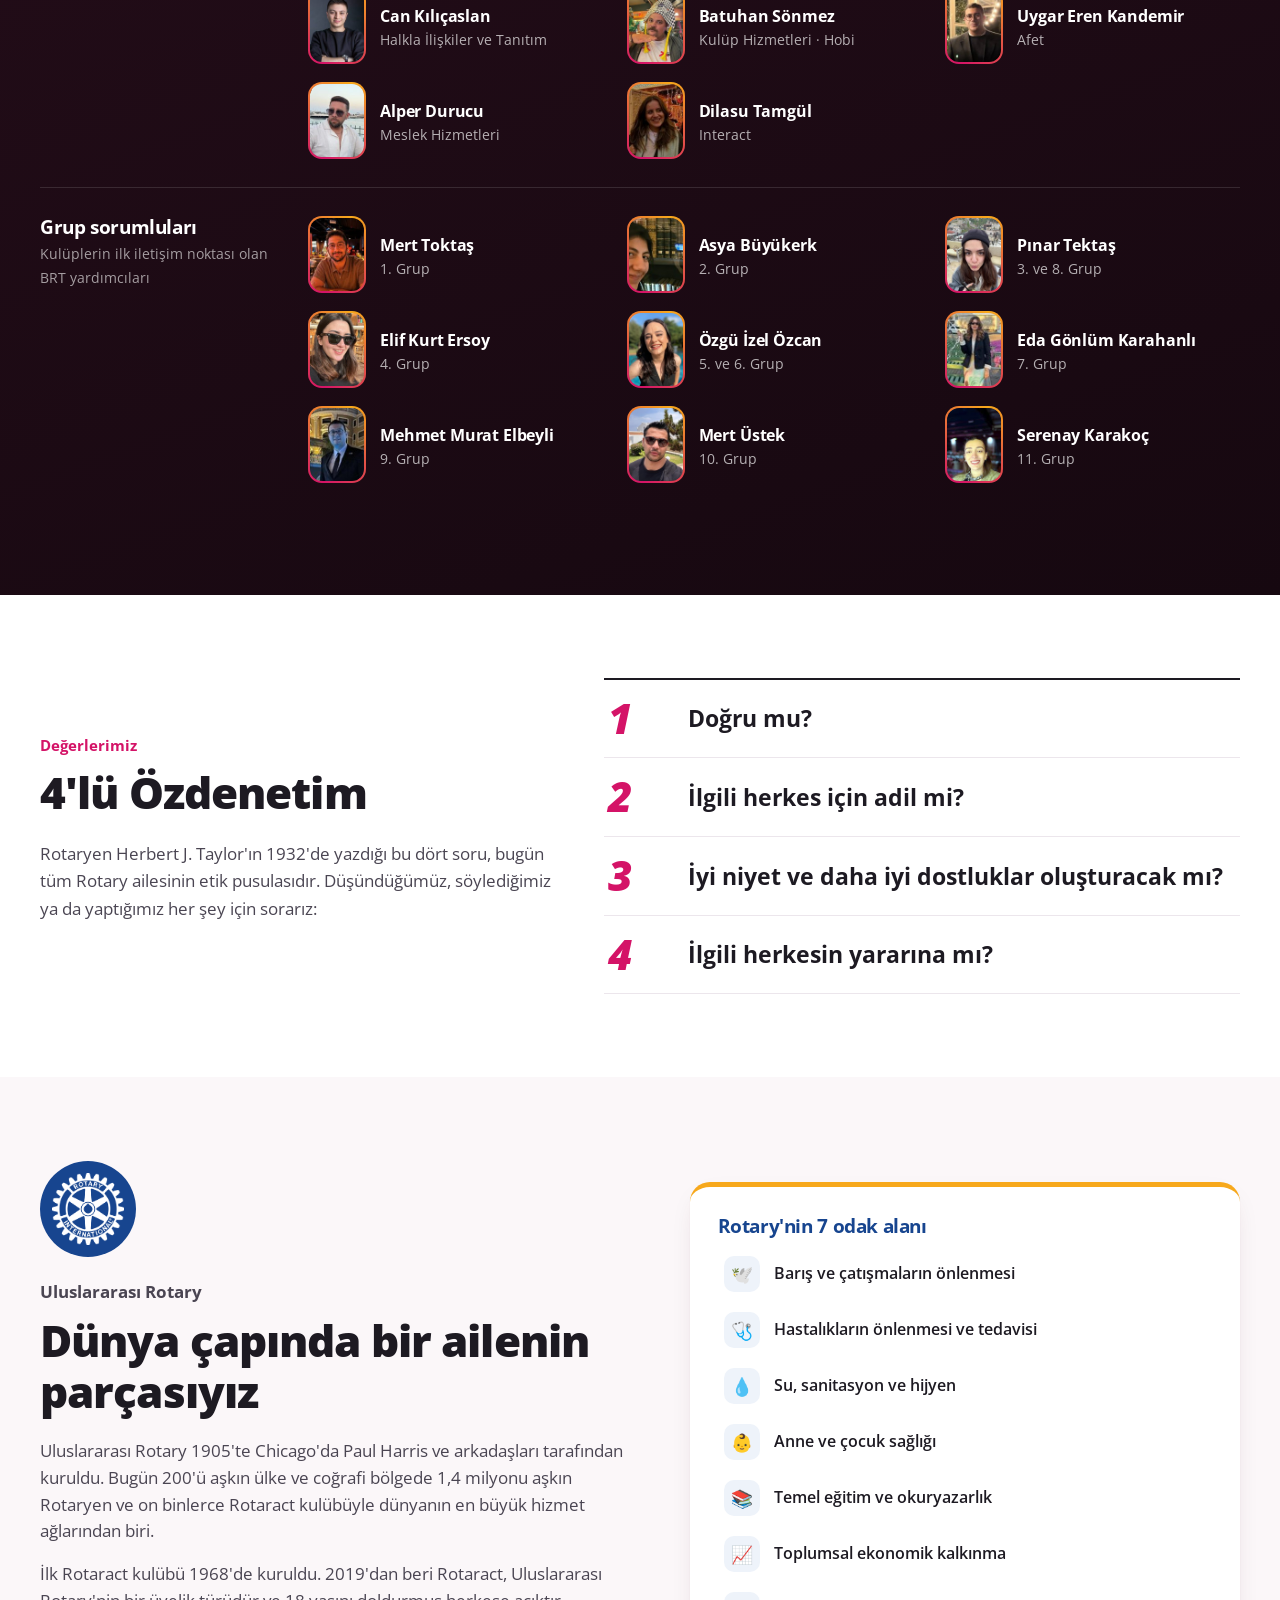
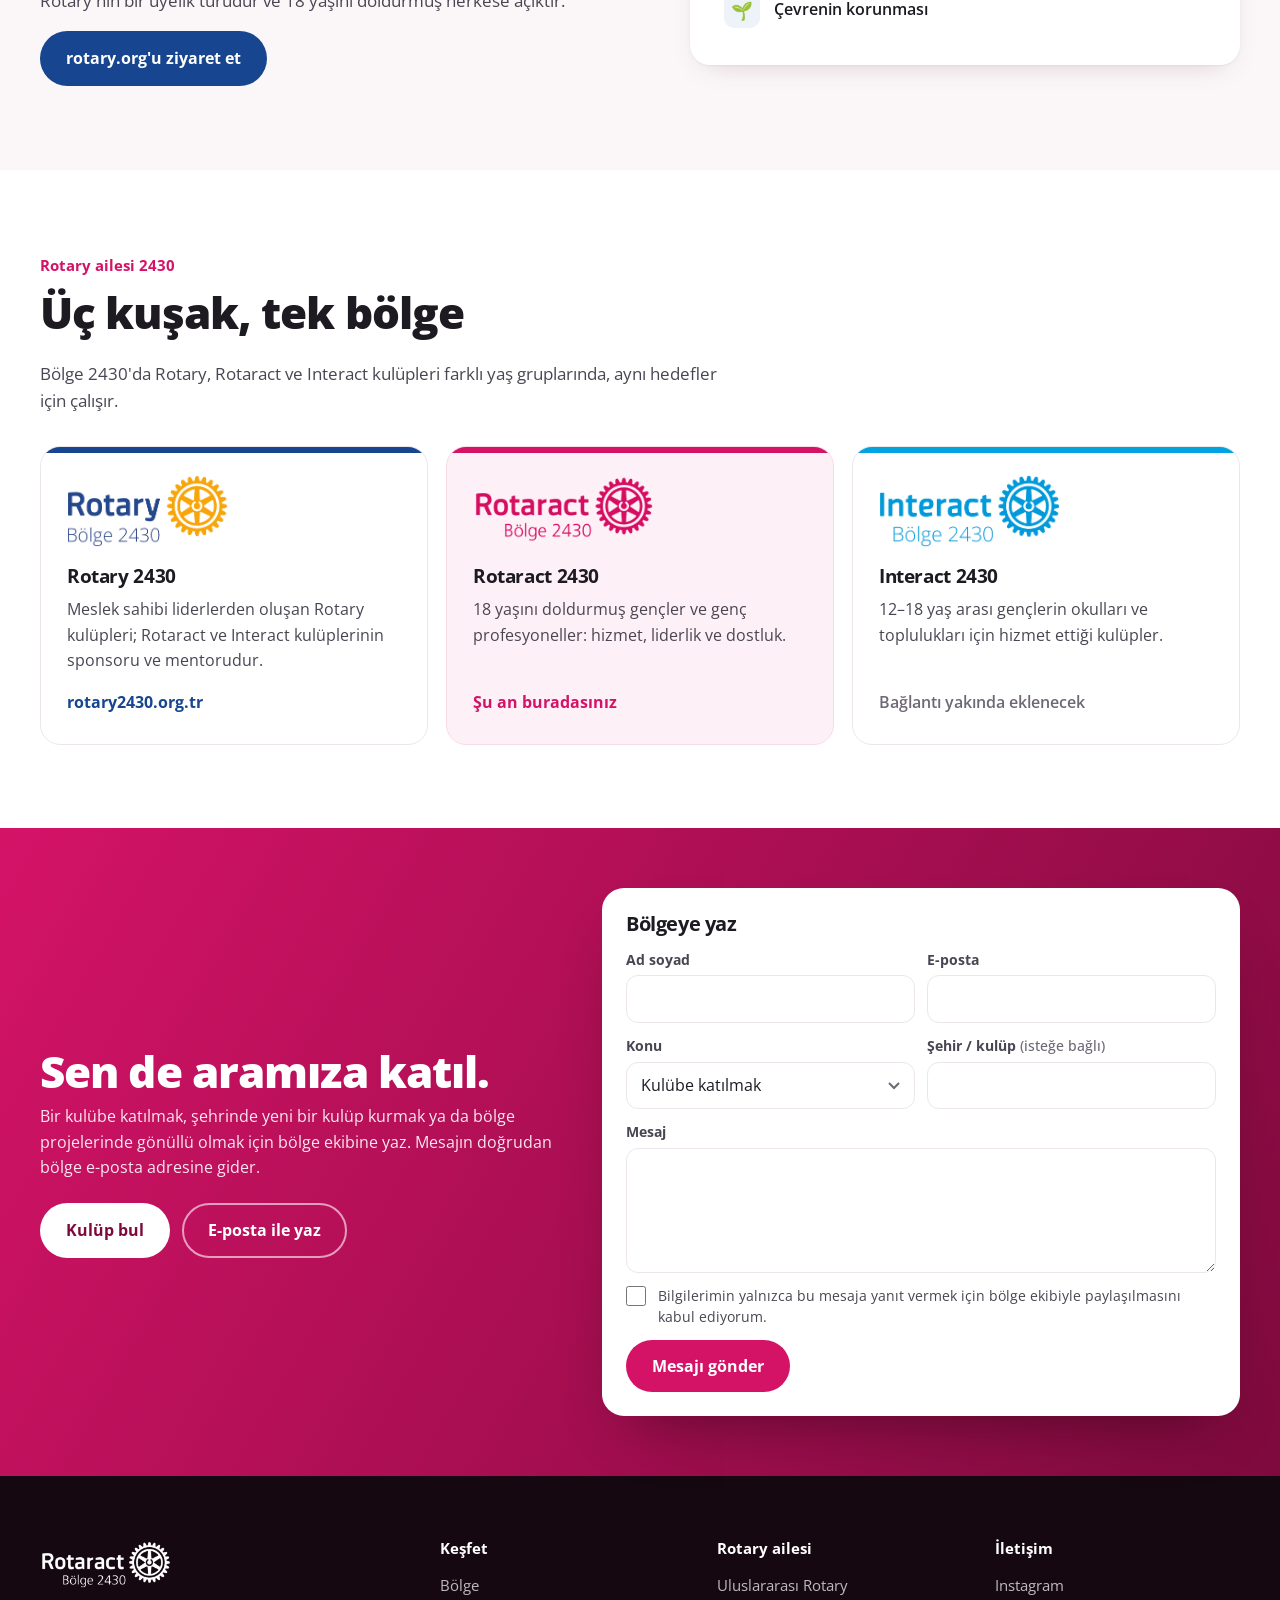
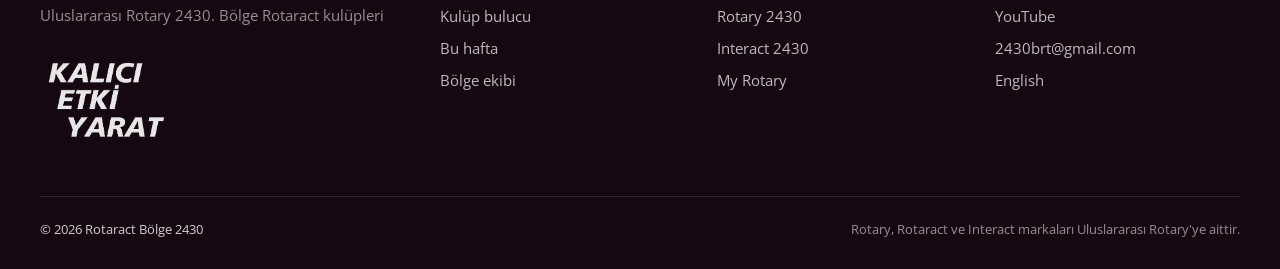
==== commit df655abb: "Trabzon Ortahisar Rotaract Kulübü'nü kaldır - Kulüp verisi ve Trabzon şehir kaydı kaldırıldı (53 kul" ====
--- a/index.html
+++ b/index.html
@@ -4,7 +4,7 @@
   <meta charset="utf-8">
   <meta name="viewport" content="width=device-width, initial-scale=1, viewport-fit=cover">
   <title>Rotaract Bölge 2430</title>
-  <meta name="description" content="Rotaract Bölge 2430 — 54 kulüp, kulüp bulucu, haftalık toplantı takvimi, bölge görevlileri ve Rotary ailesi.">
+  <meta name="description" content="Rotaract Bölge 2430 — 53 kulüp, kulüp bulucu, haftalık toplantı takvimi, bölge görevlileri ve Rotary ailesi.">
   <meta name="theme-color" content="#D41367">
   <link rel="alternate" hreflang="tr" href="index.html">
   <link rel="alternate" hreflang="en" href="en/index.html">
@@ -17,7 +17,7 @@
   <link rel="preconnect" href="https://fonts.googleapis.com">
   <link rel="preconnect" href="https://fonts.gstatic.com" crossorigin>
   <link href="https://fonts.googleapis.com/css2?family=Open+Sans:ital,wght@0,400;0,500;0,600;0,700;0,800;1,800&display=swap" rel="stylesheet">
-  <link rel="stylesheet" href="css/style.css?v=20261122m">
+  <link rel="stylesheet" href="css/style.css?v=20261122n">
 </head>
 <body>
 
@@ -385,9 +385,9 @@
   </div>
 </div>
 
-<script src="js/data.js?v=20261122m"></script>
-<script src="js/harita.js?v=20261122m"></script>
-<script src="js/etkinlik.js?v=20261122m"></script>
-<script src="js/app.js?v=20261122m"></script>
+<script src="js/data.js?v=20261122n"></script>
+<script src="js/harita.js?v=20261122n"></script>
+<script src="js/etkinlik.js?v=20261122n"></script>
+<script src="js/app.js?v=20261122n"></script>
 </body>
 </html>
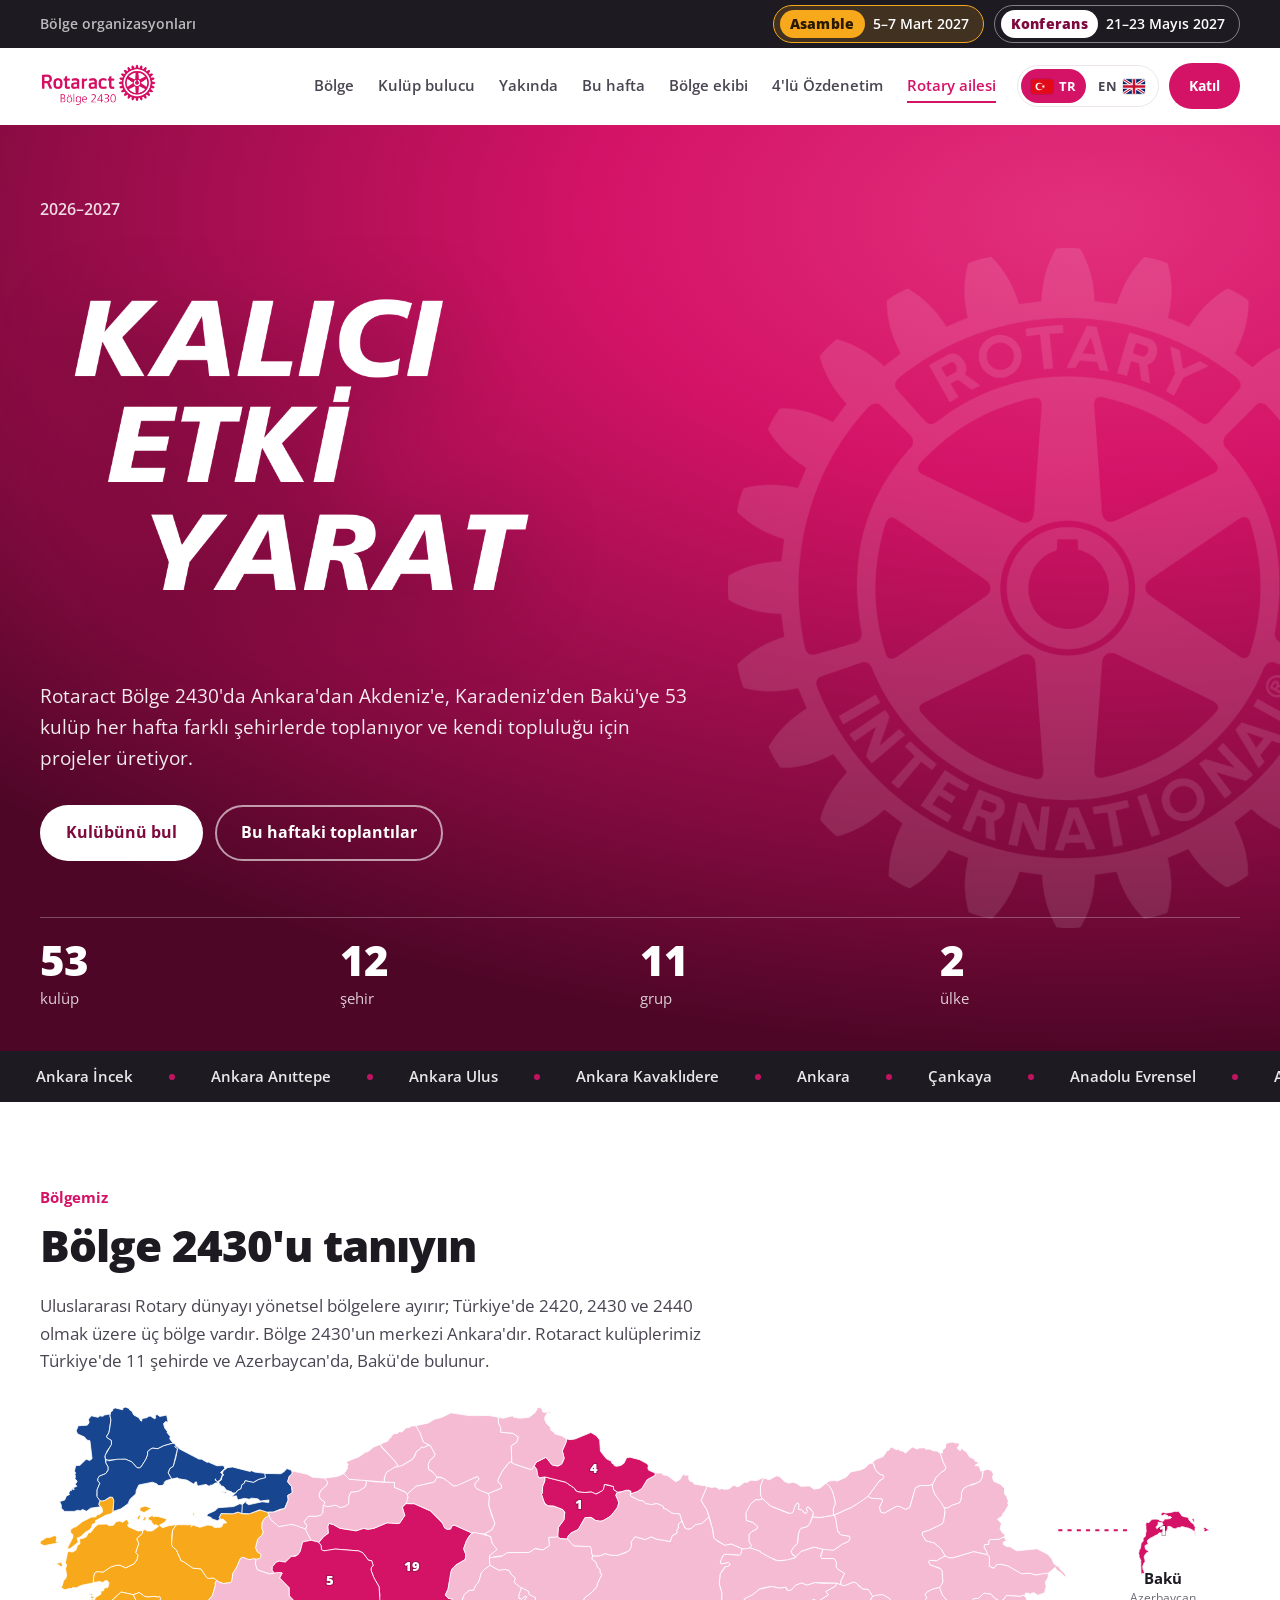
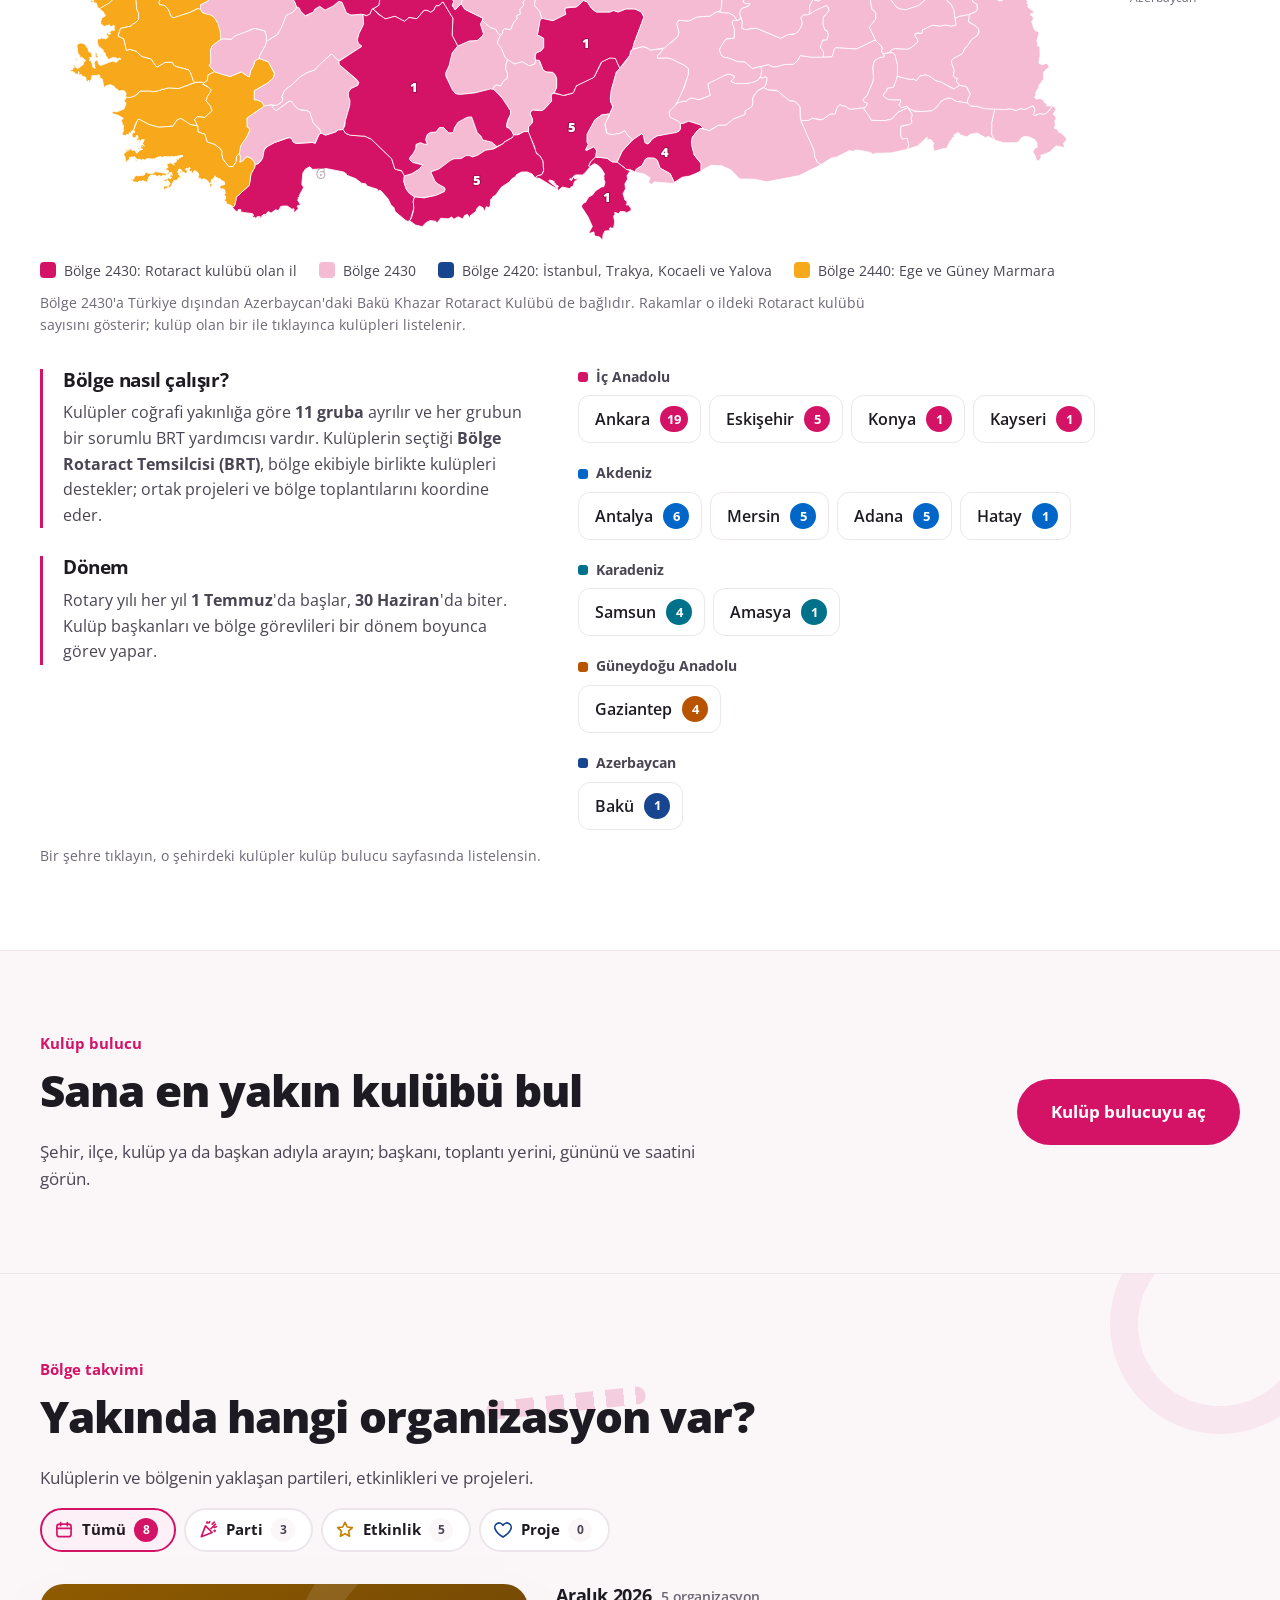
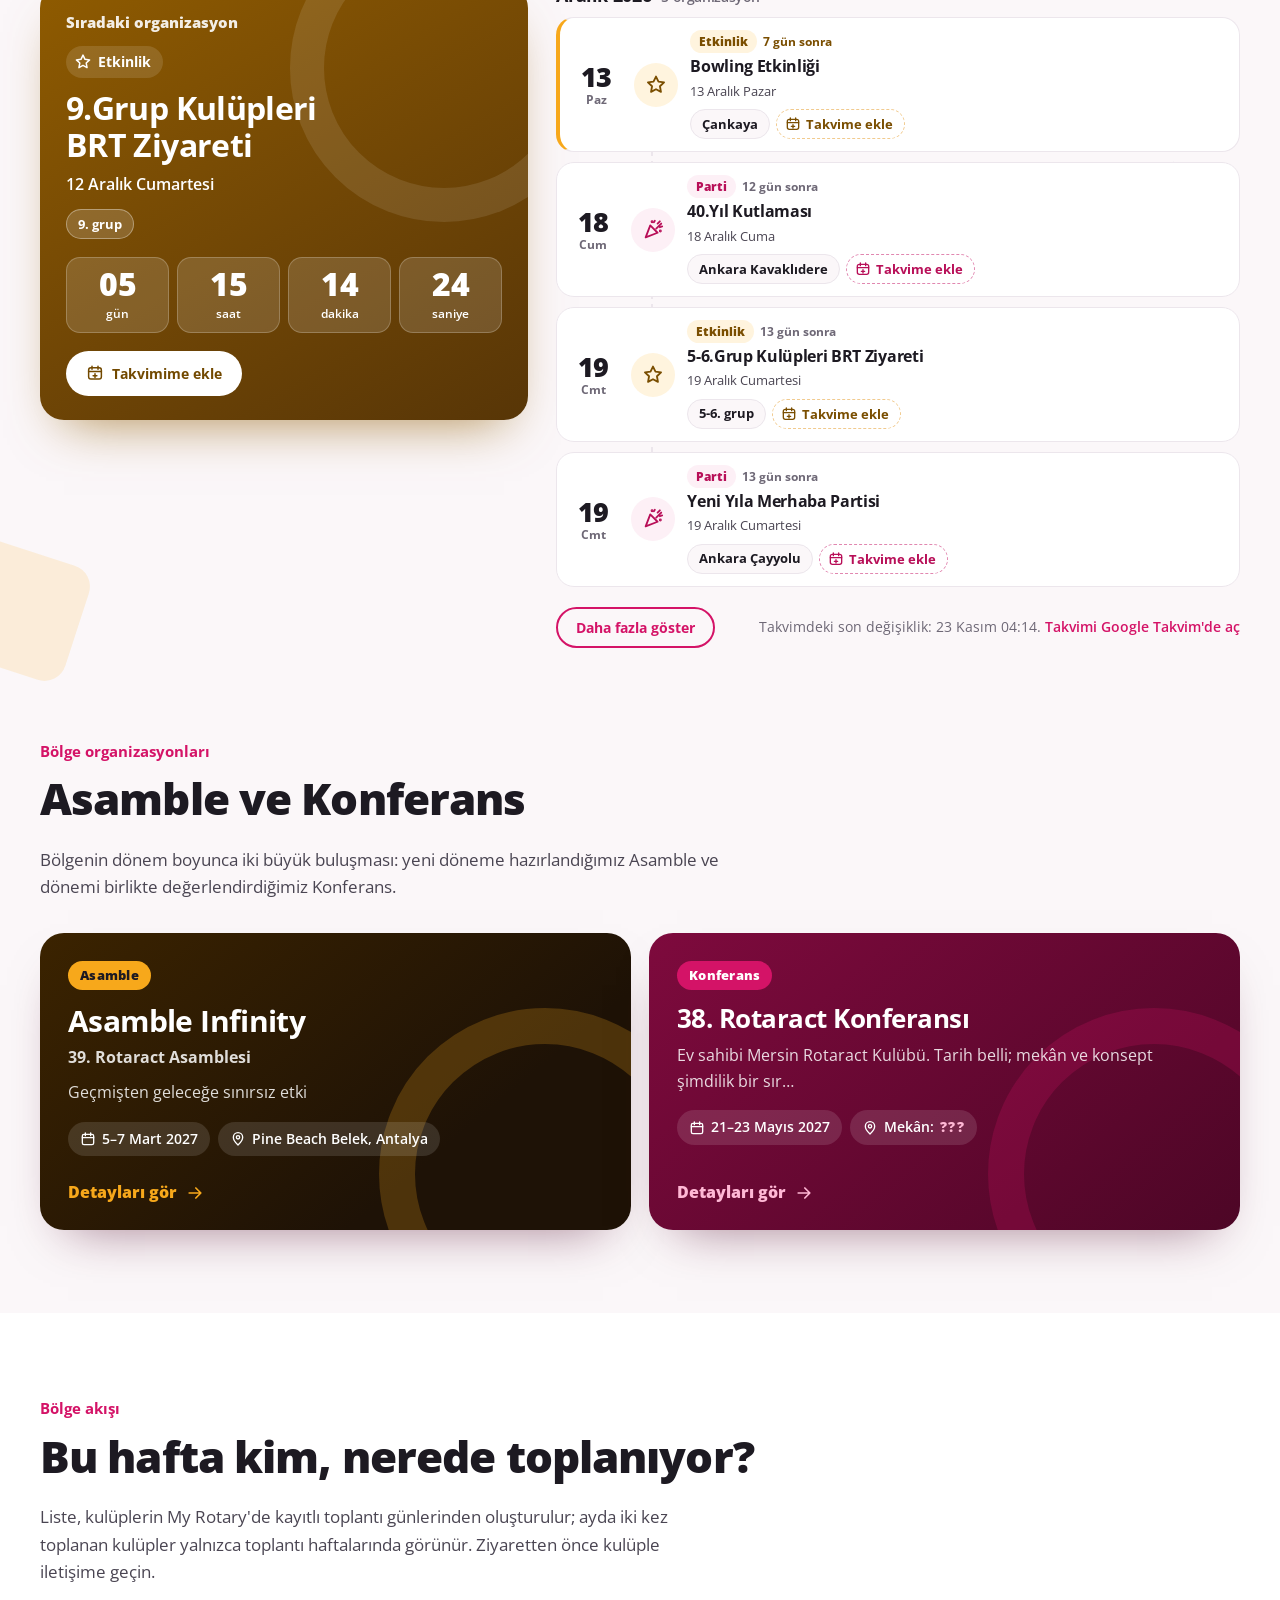
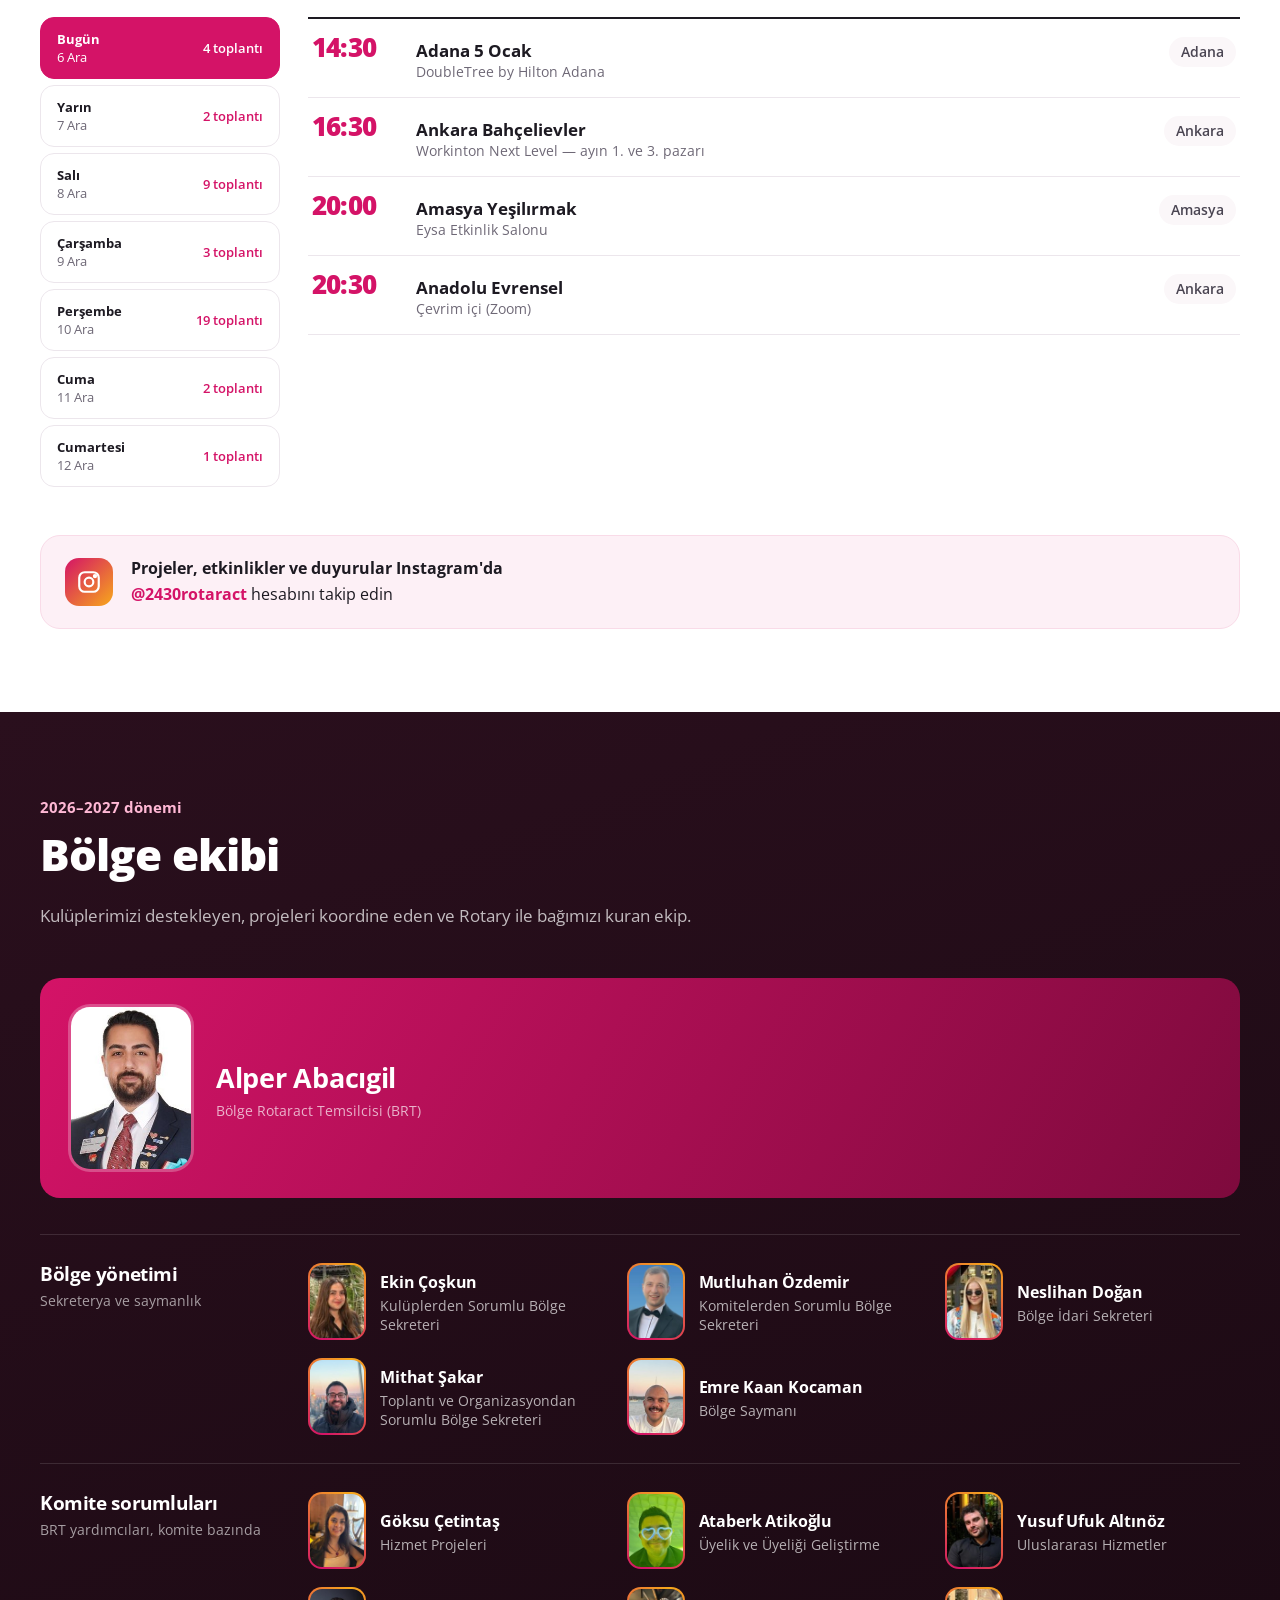
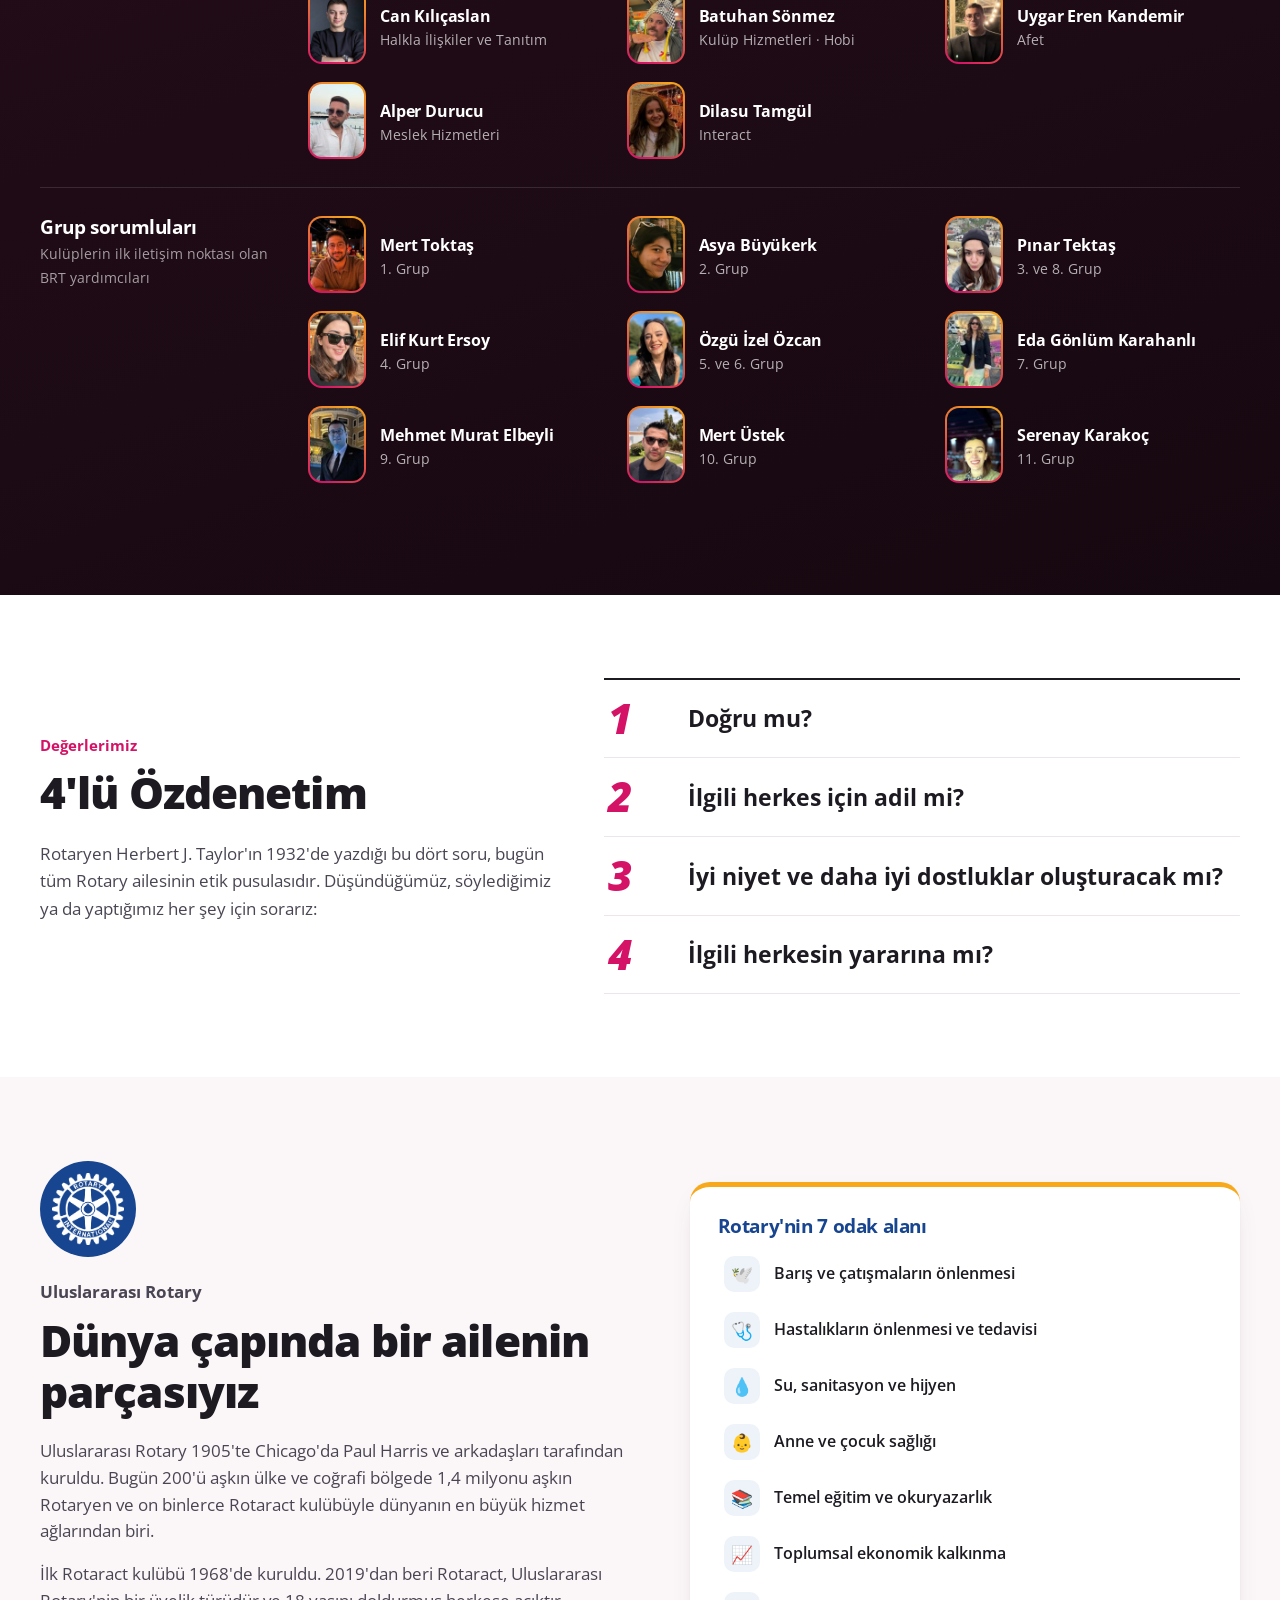
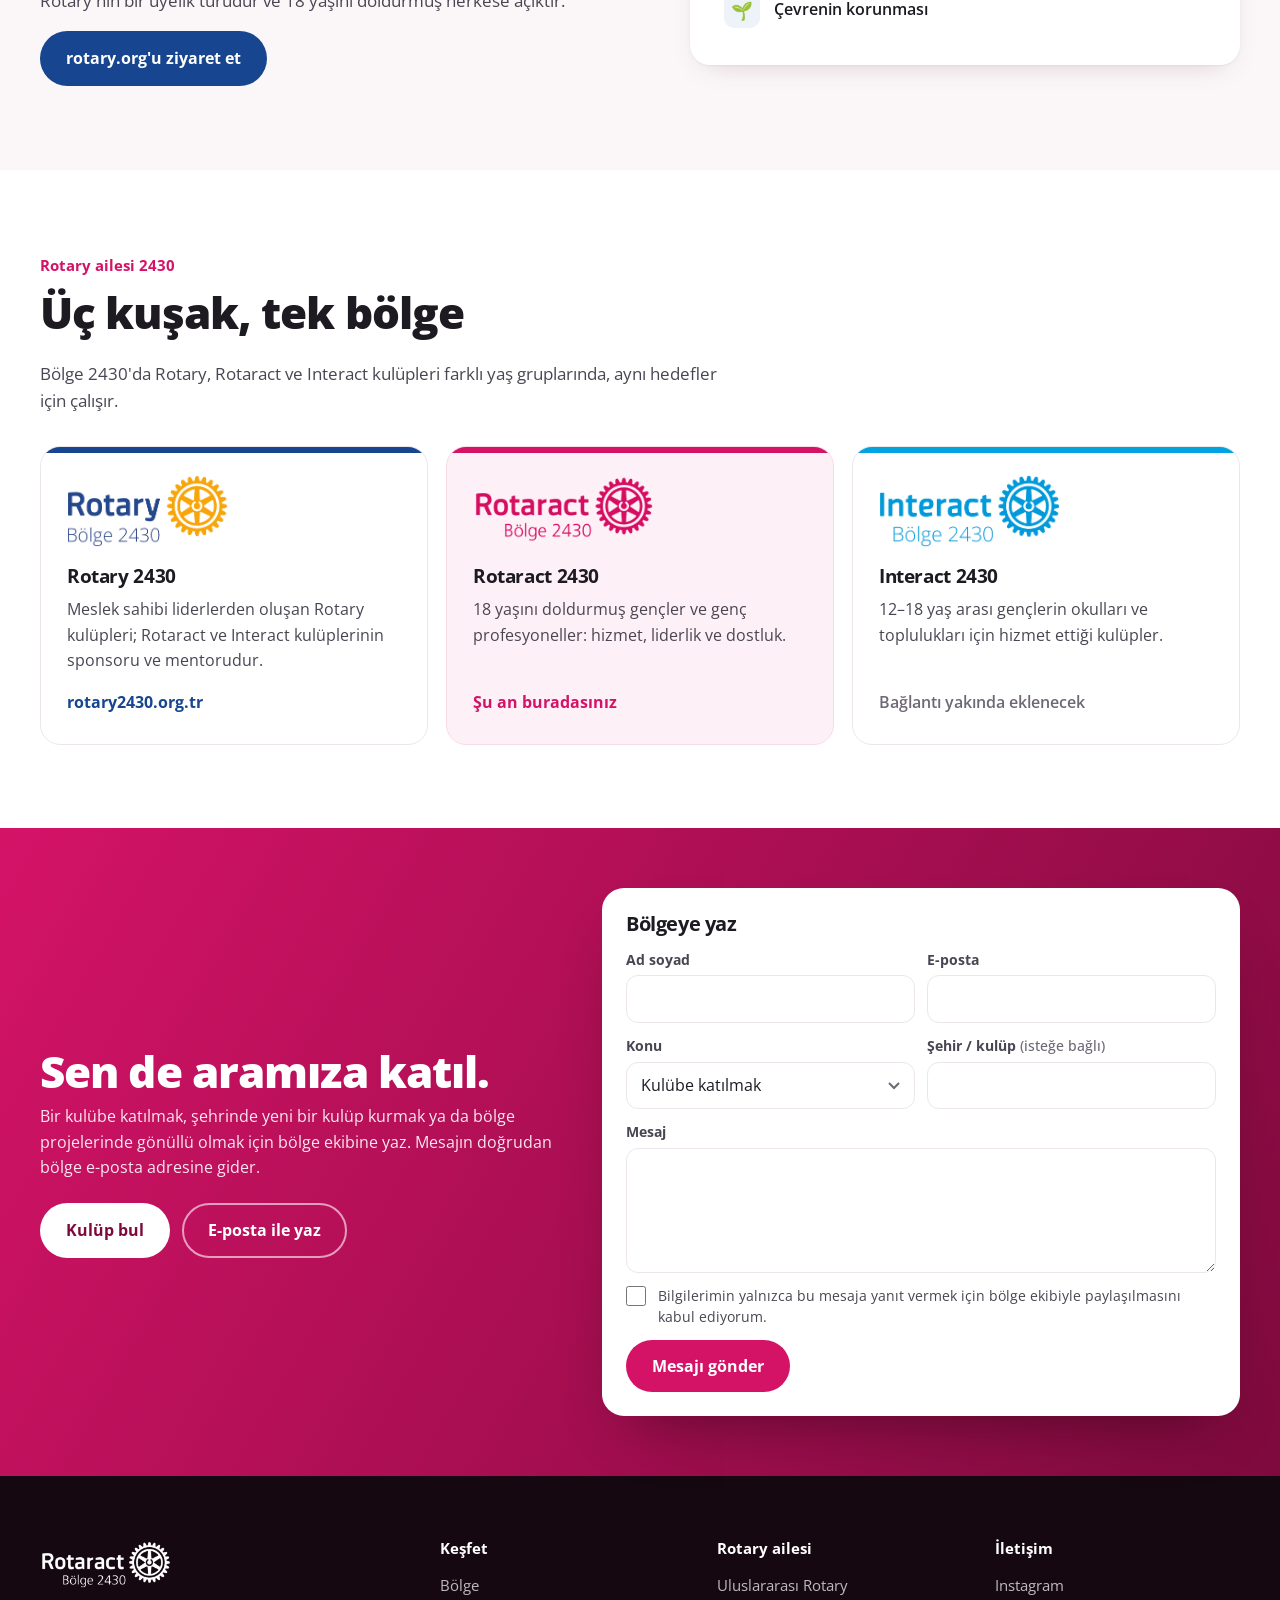
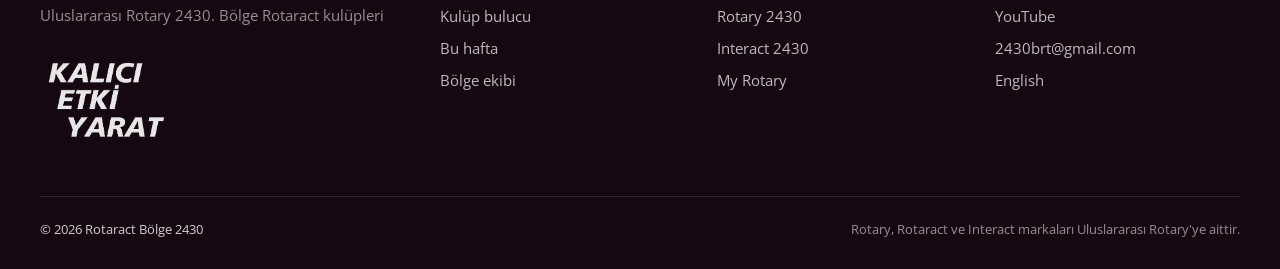
==== commit c32452c6: "My Rotary toplantı bilgileri güncellendi (otomatik) Co-Authored-By: Claude <noreply@anthropic.com>" ====
--- a/index.html
+++ b/index.html
@@ -17,7 +17,7 @@
   <link rel="preconnect" href="https://fonts.googleapis.com">
   <link rel="preconnect" href="https://fonts.gstatic.com" crossorigin>
   <link href="https://fonts.googleapis.com/css2?family=Open+Sans:ital,wght@0,400;0,500;0,600;0,700;0,800;1,800&display=swap" rel="stylesheet">
-  <link rel="stylesheet" href="css/style.css?v=20261122n">
+  <link rel="stylesheet" href="css/style.css?v=myr20261123">
 </head>
 <body>
 
@@ -385,9 +385,9 @@
   </div>
 </div>
 
-<script src="js/data.js?v=20261122n"></script>
-<script src="js/harita.js?v=20261122n"></script>
-<script src="js/etkinlik.js?v=20261122n"></script>
-<script src="js/app.js?v=20261122n"></script>
+<script src="js/data.js?v=myr20261123"></script>
+<script src="js/harita.js?v=myr20261123"></script>
+<script src="js/etkinlik.js?v=myr20261123"></script>
+<script src="js/app.js?v=myr20261123"></script>
 </body>
 </html>
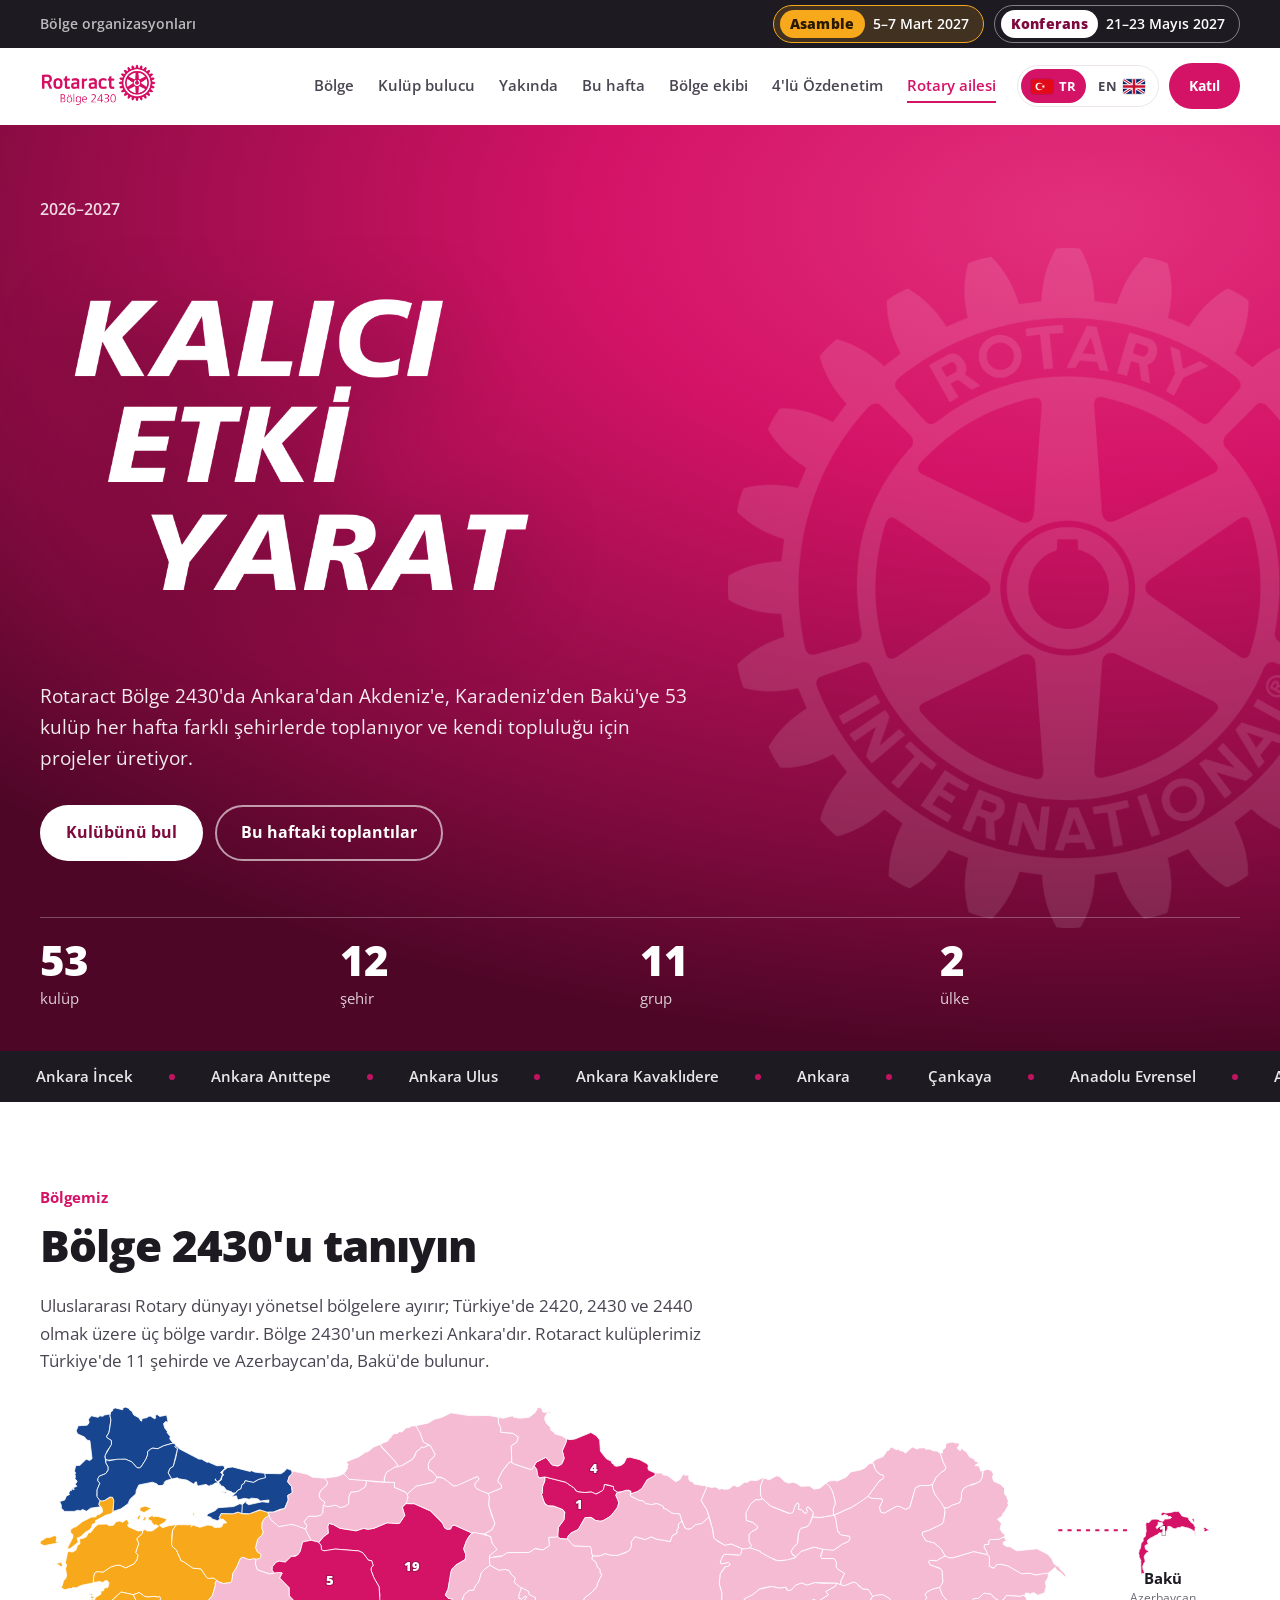
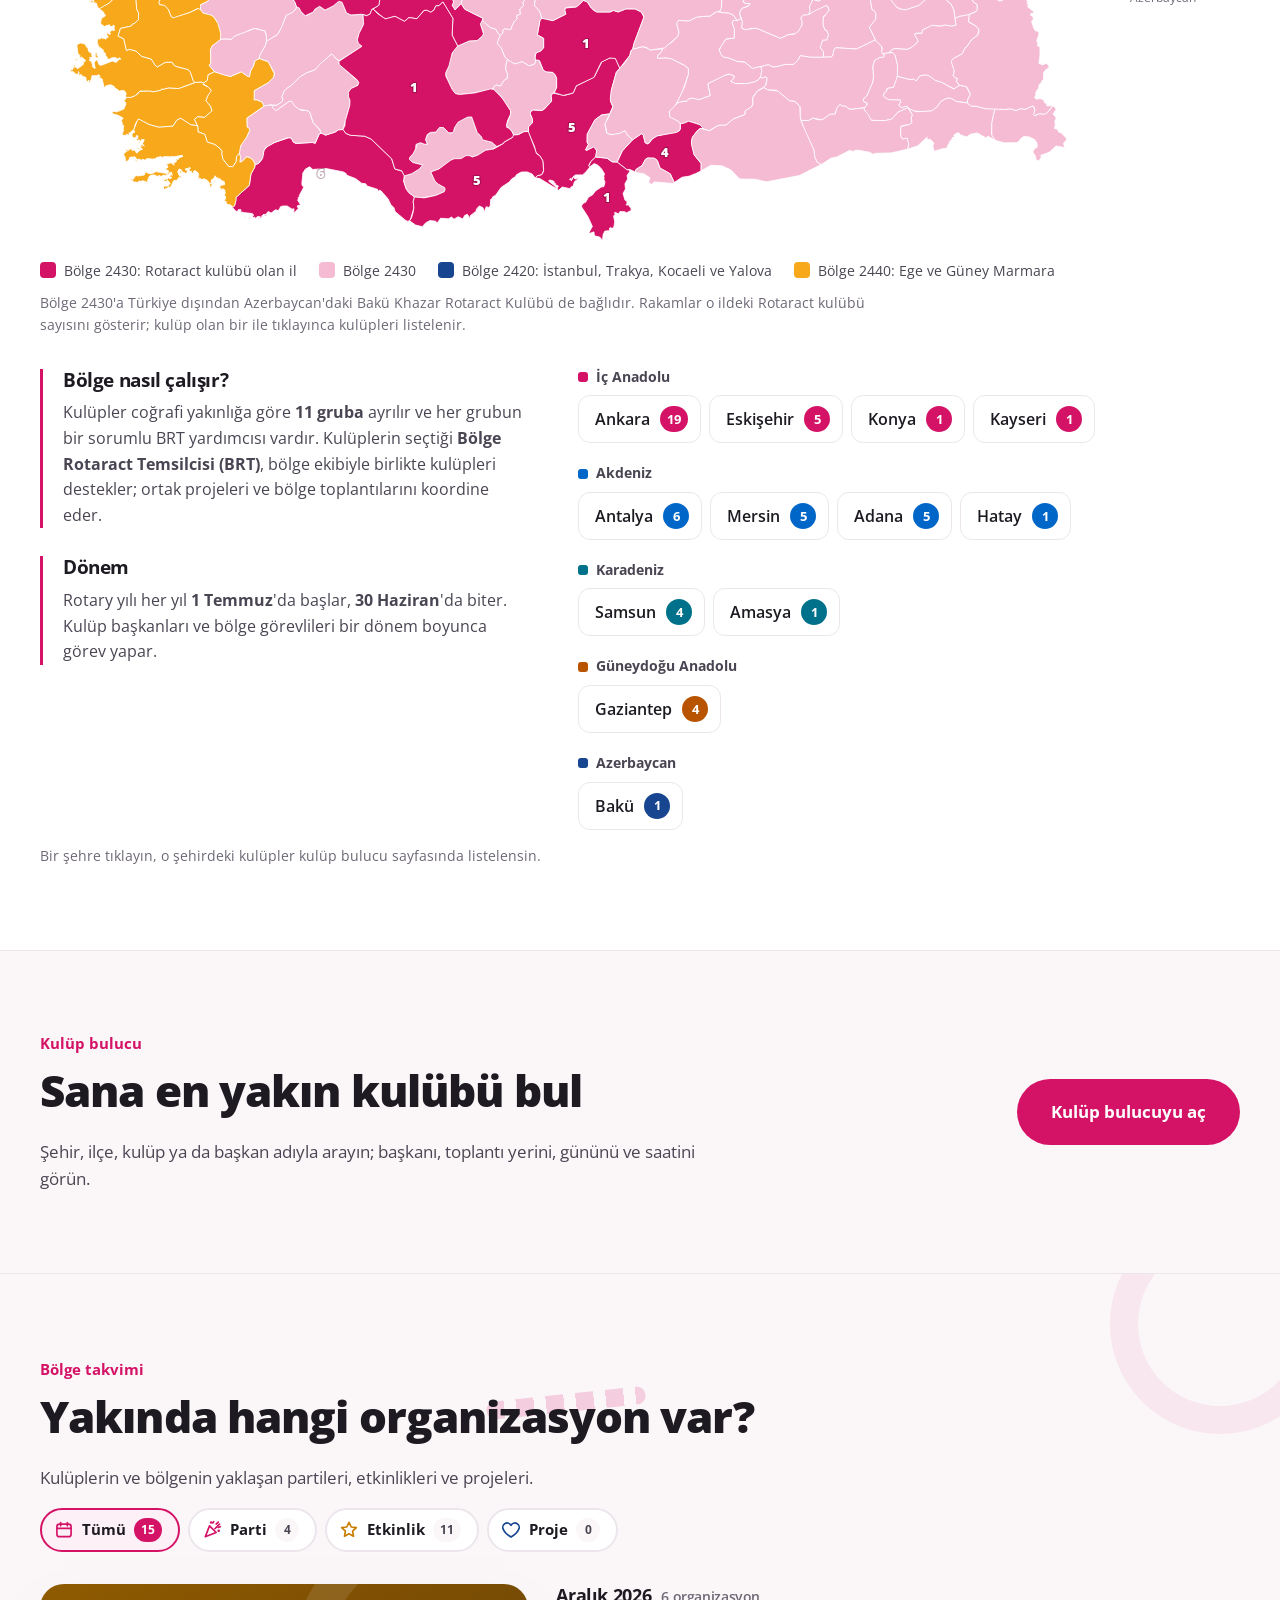
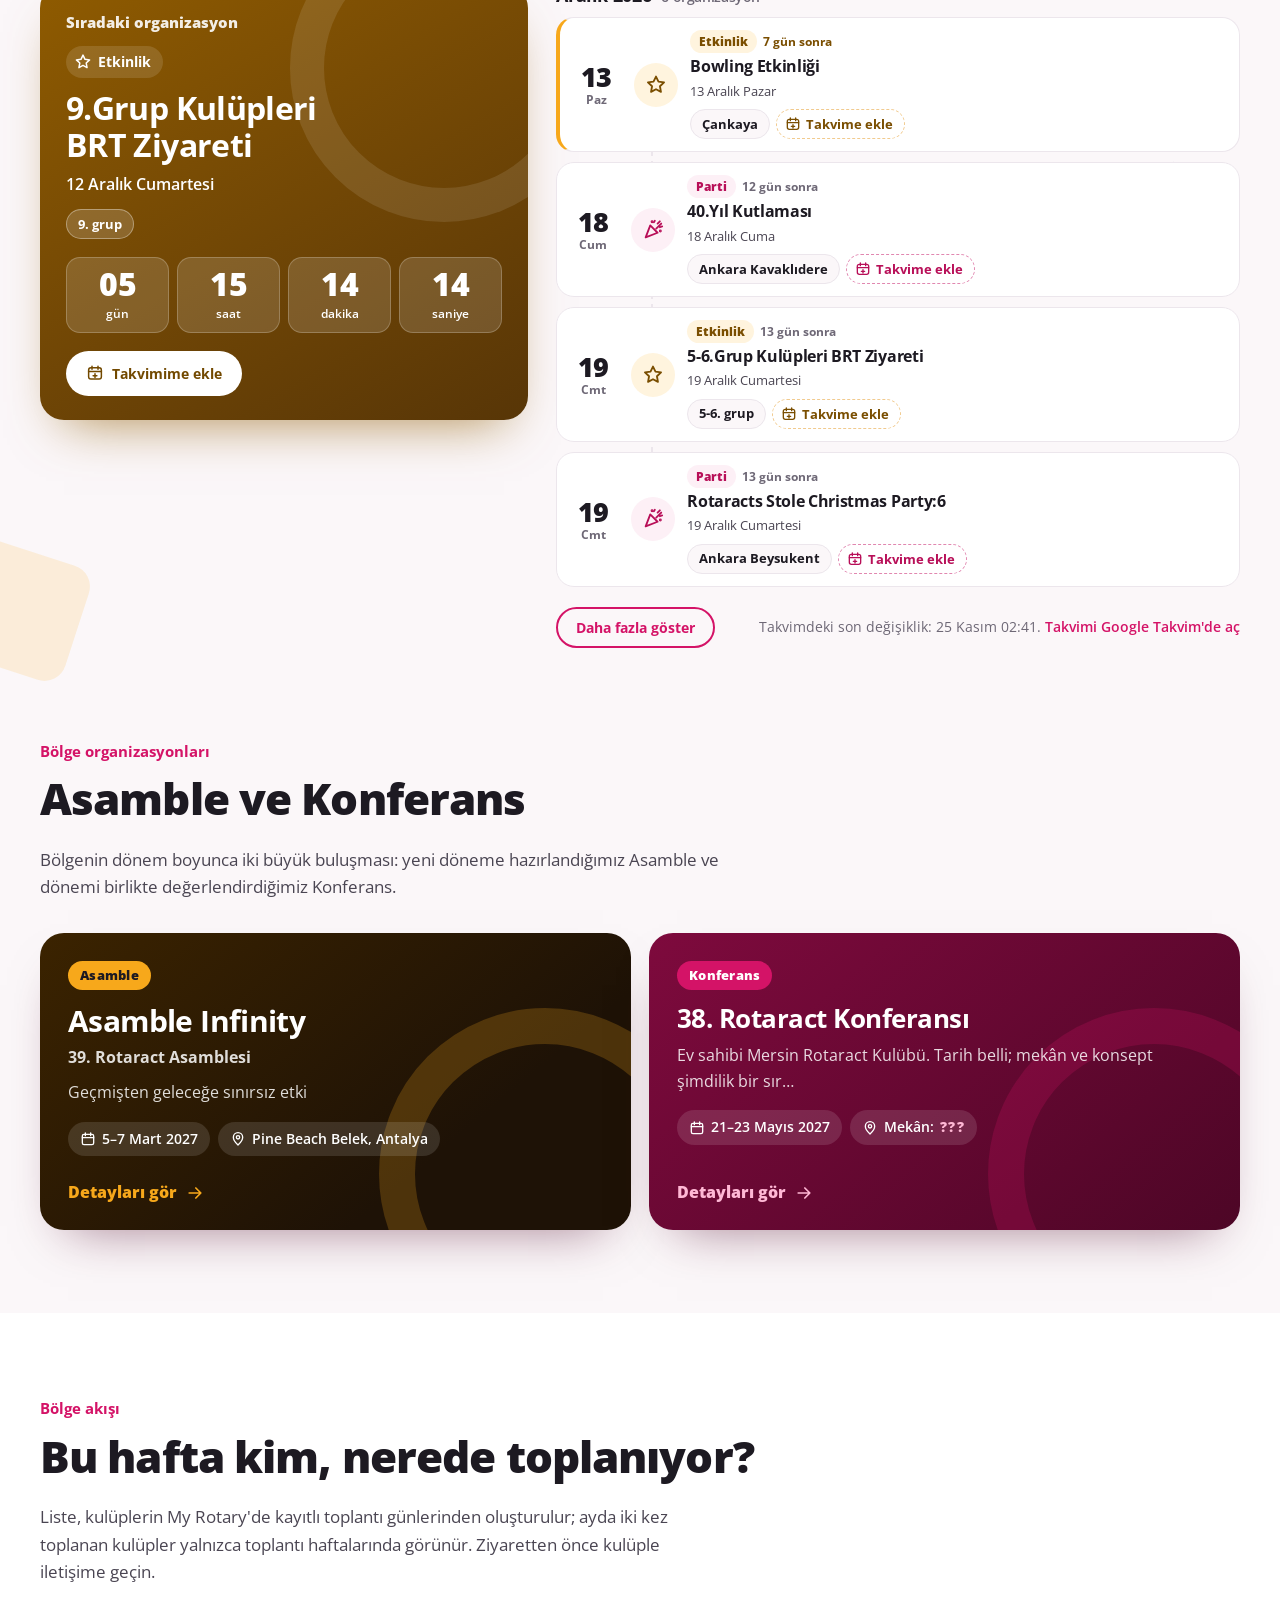
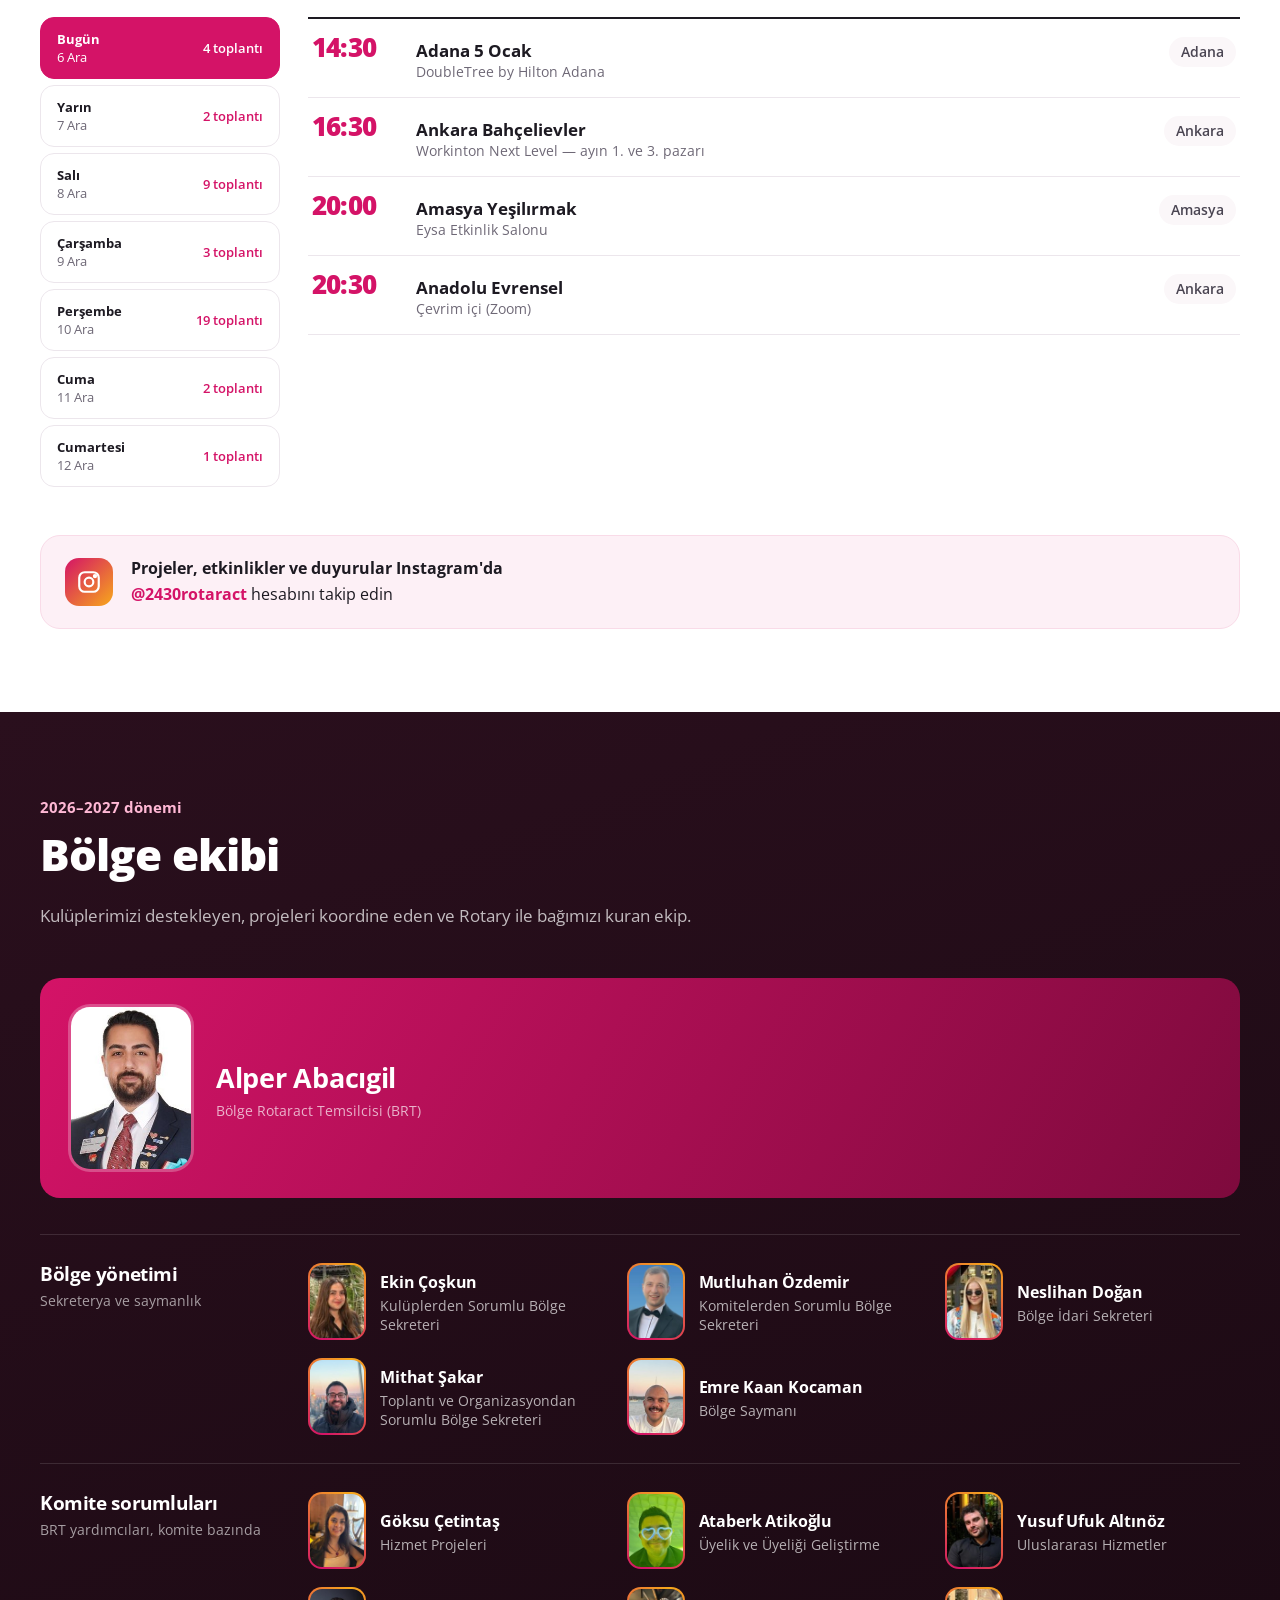
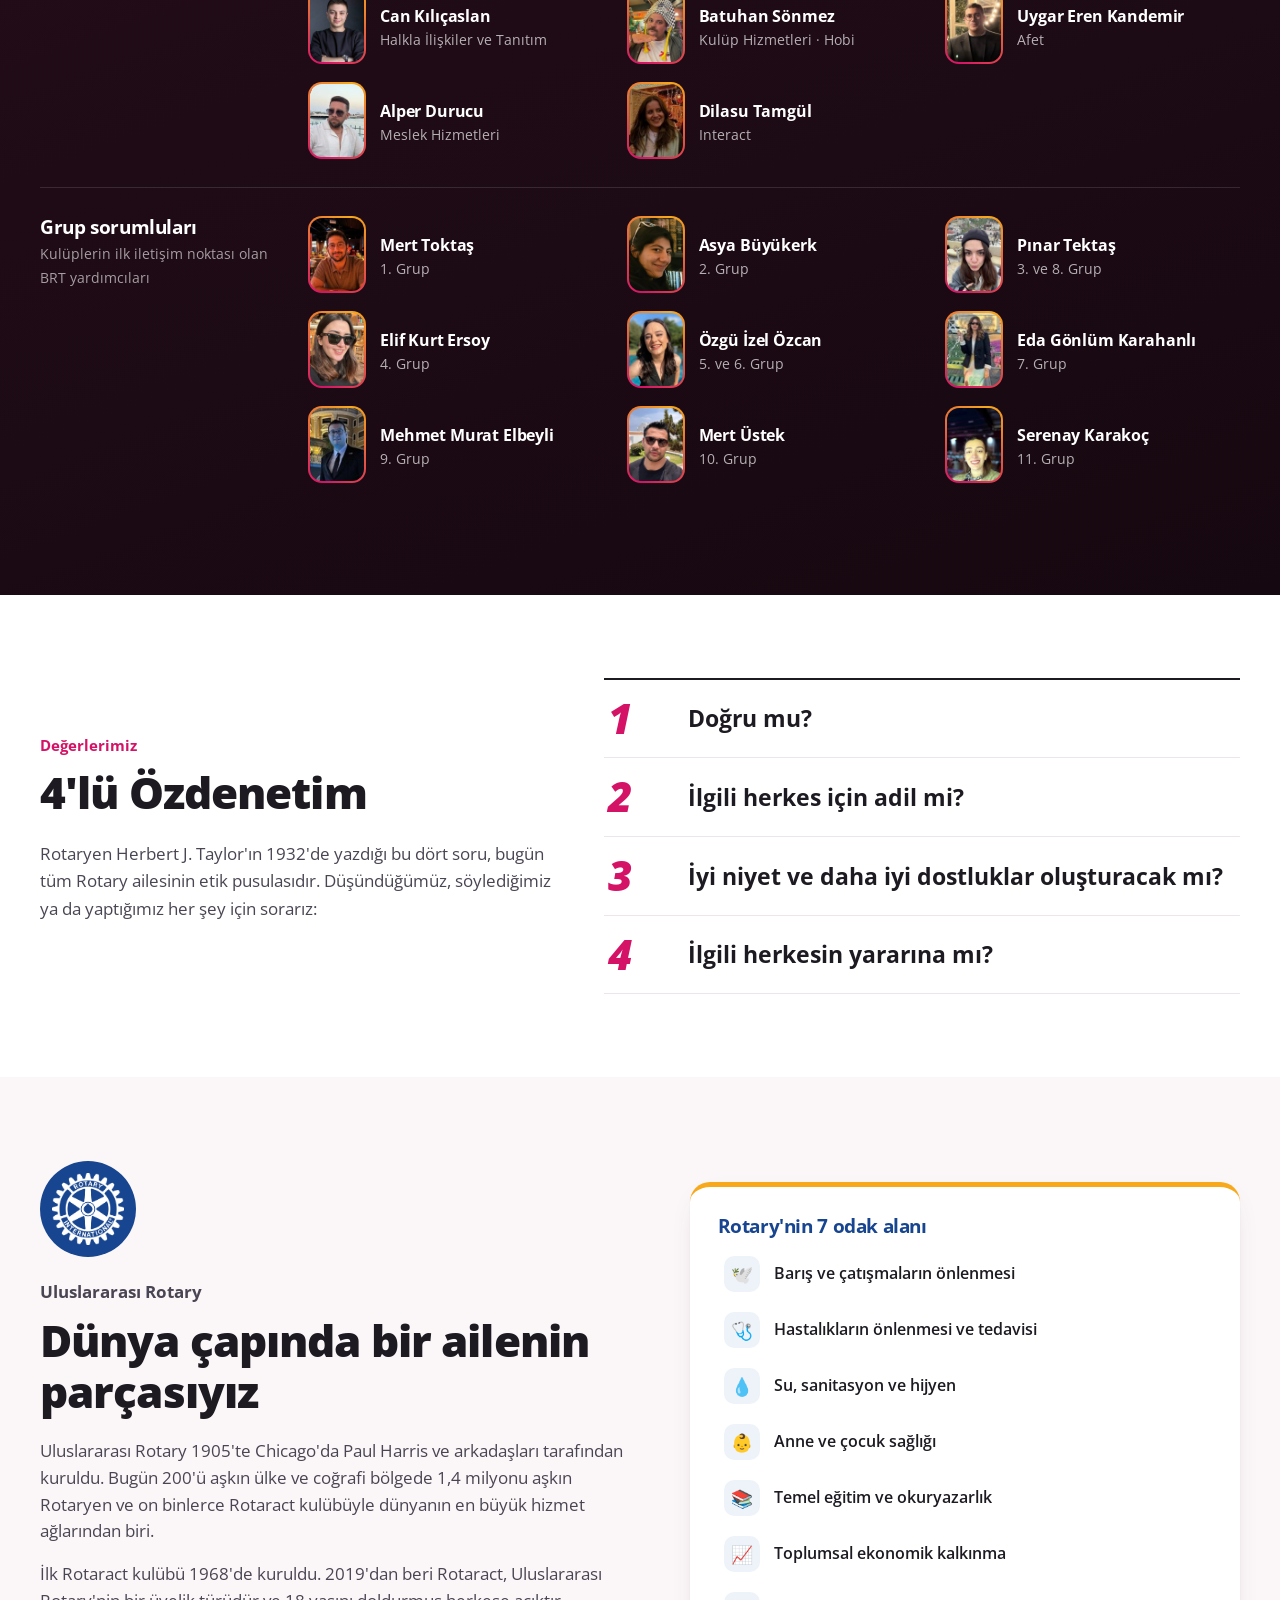
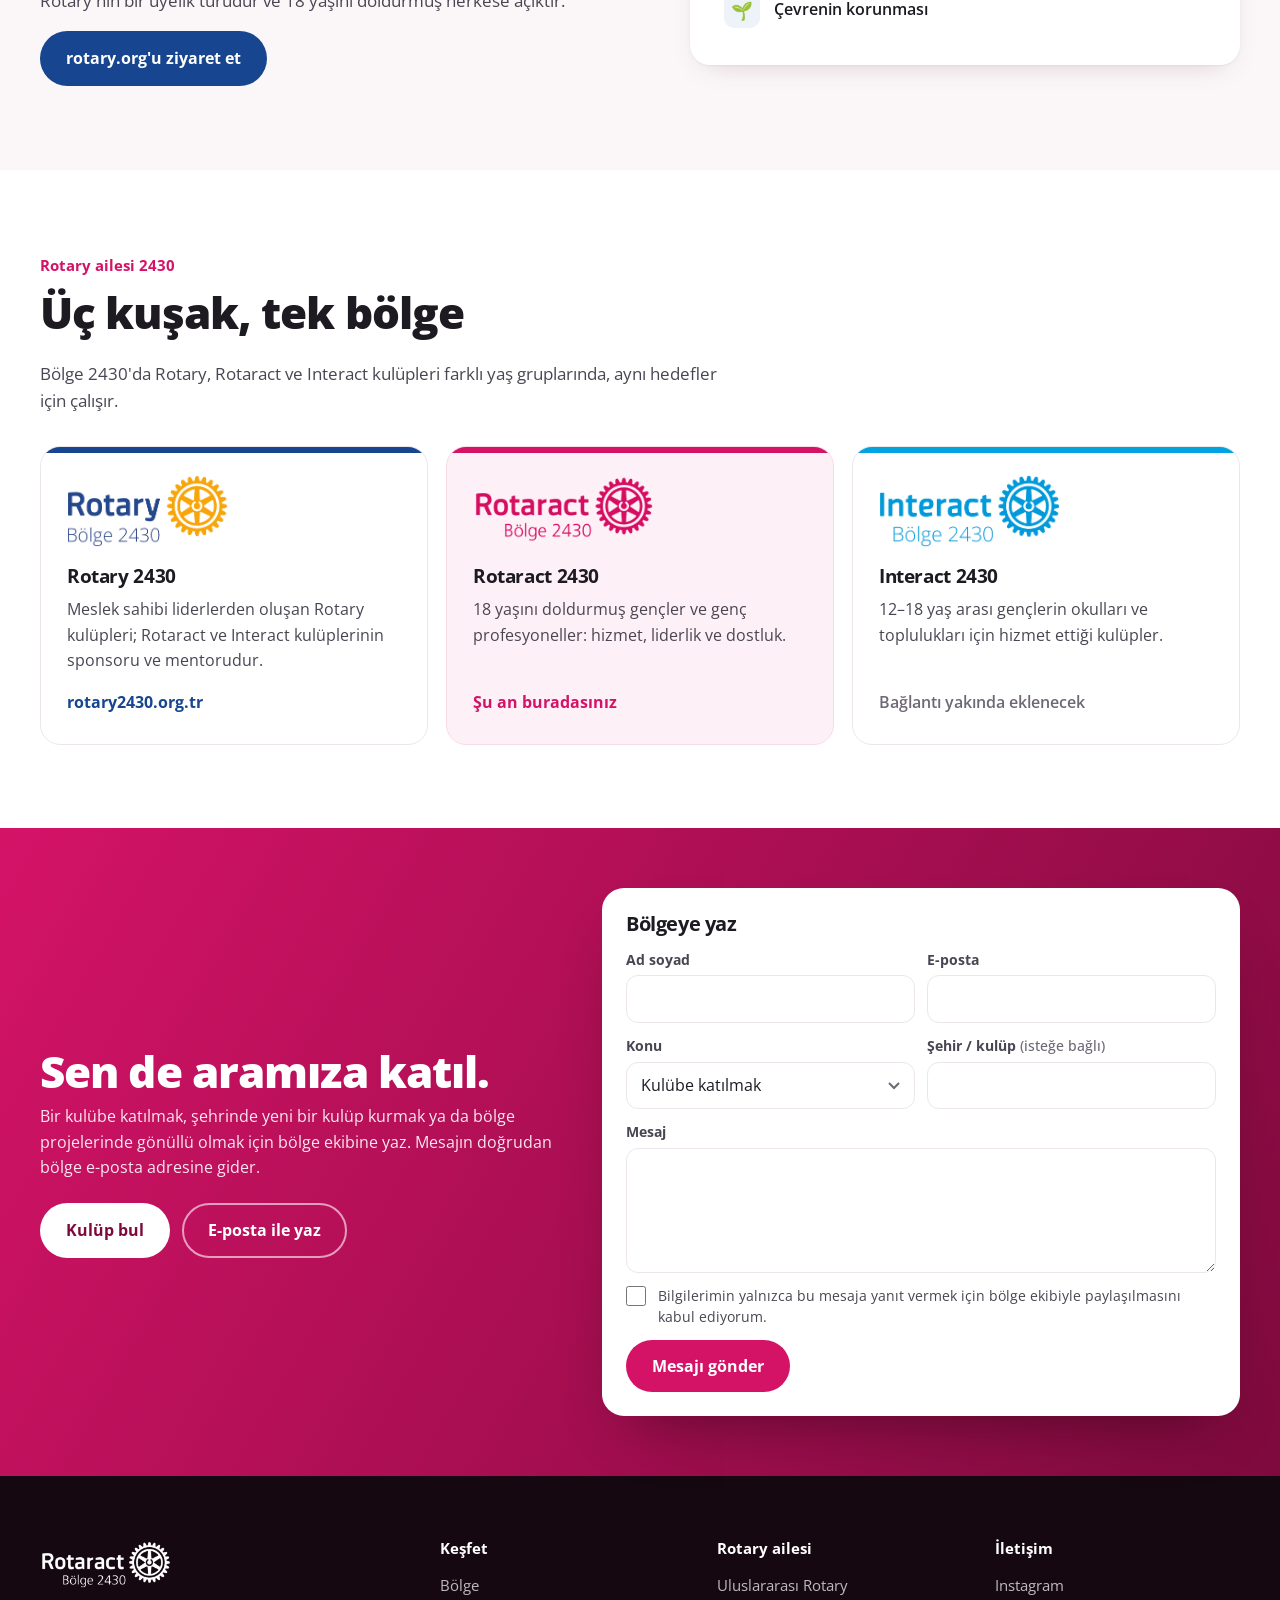
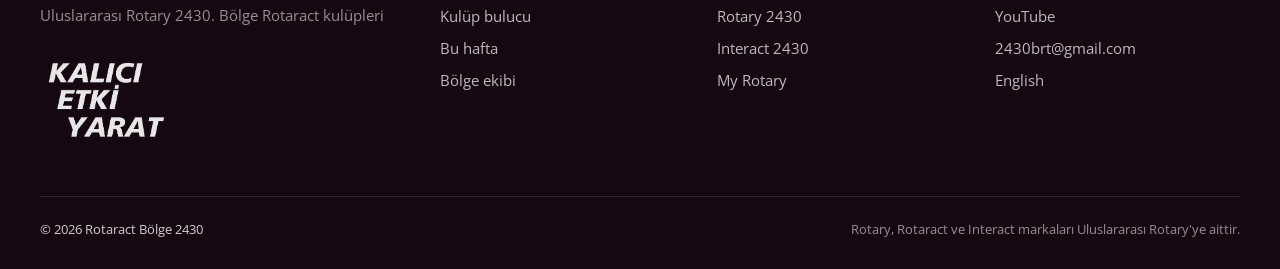
==== commit 3b467739: "My Rotary toplantı bilgileri güncellendi (otomatik) Co-Authored-By: Claude <noreply@anthropic.com>" ====
--- a/index.html
+++ b/index.html
@@ -17,7 +17,7 @@
   <link rel="preconnect" href="https://fonts.googleapis.com">
   <link rel="preconnect" href="https://fonts.gstatic.com" crossorigin>
   <link href="https://fonts.googleapis.com/css2?family=Open+Sans:ital,wght@0,400;0,500;0,600;0,700;0,800;1,800&display=swap" rel="stylesheet">
-  <link rel="stylesheet" href="css/style.css?v=myr20261123">
+  <link rel="stylesheet" href="css/style.css?v=myr20261125">
 </head>
 <body>
 
@@ -385,9 +385,9 @@
   </div>
 </div>
 
-<script src="js/data.js?v=myr20261123"></script>
-<script src="js/harita.js?v=myr20261123"></script>
-<script src="js/etkinlik.js?v=myr20261123"></script>
-<script src="js/app.js?v=myr20261123"></script>
+<script src="js/data.js?v=myr20261125"></script>
+<script src="js/harita.js?v=myr20261125"></script>
+<script src="js/etkinlik.js?v=myr20261125"></script>
+<script src="js/app.js?v=myr20261125"></script>
 </body>
 </html>
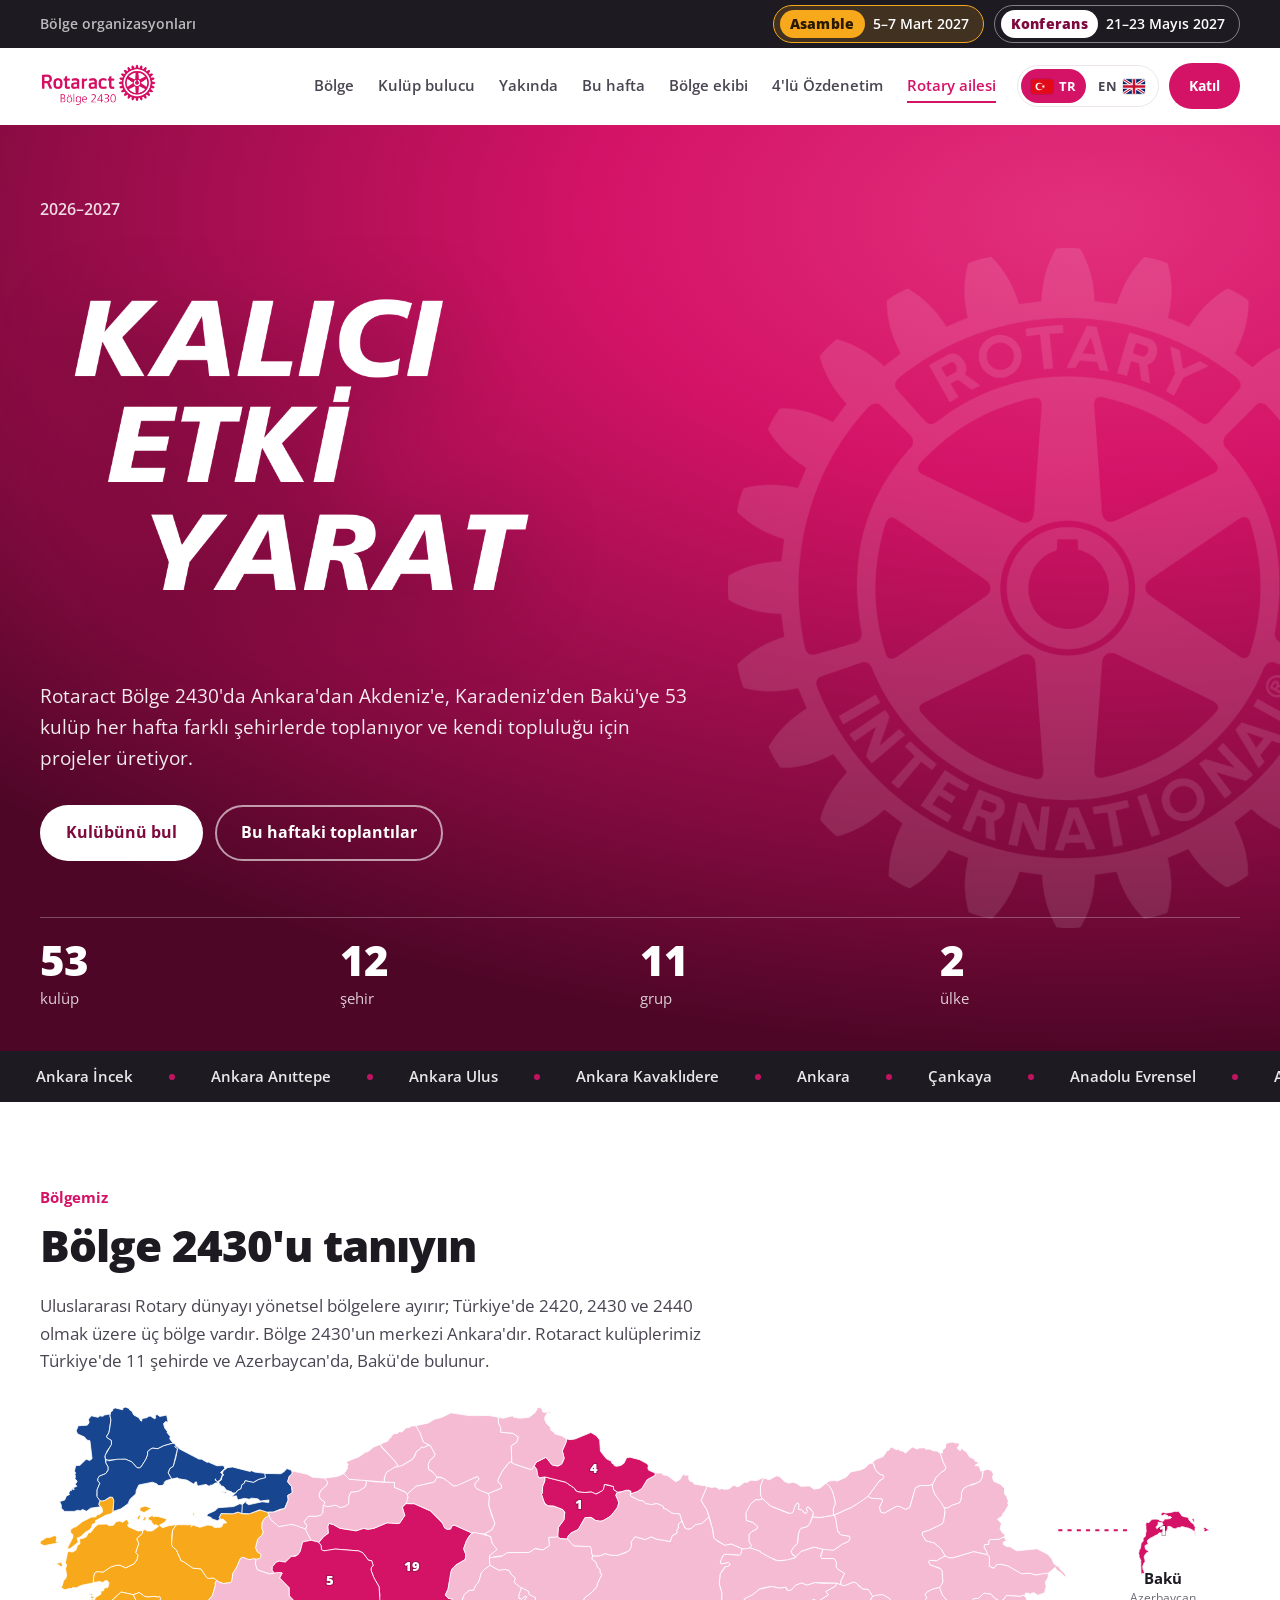
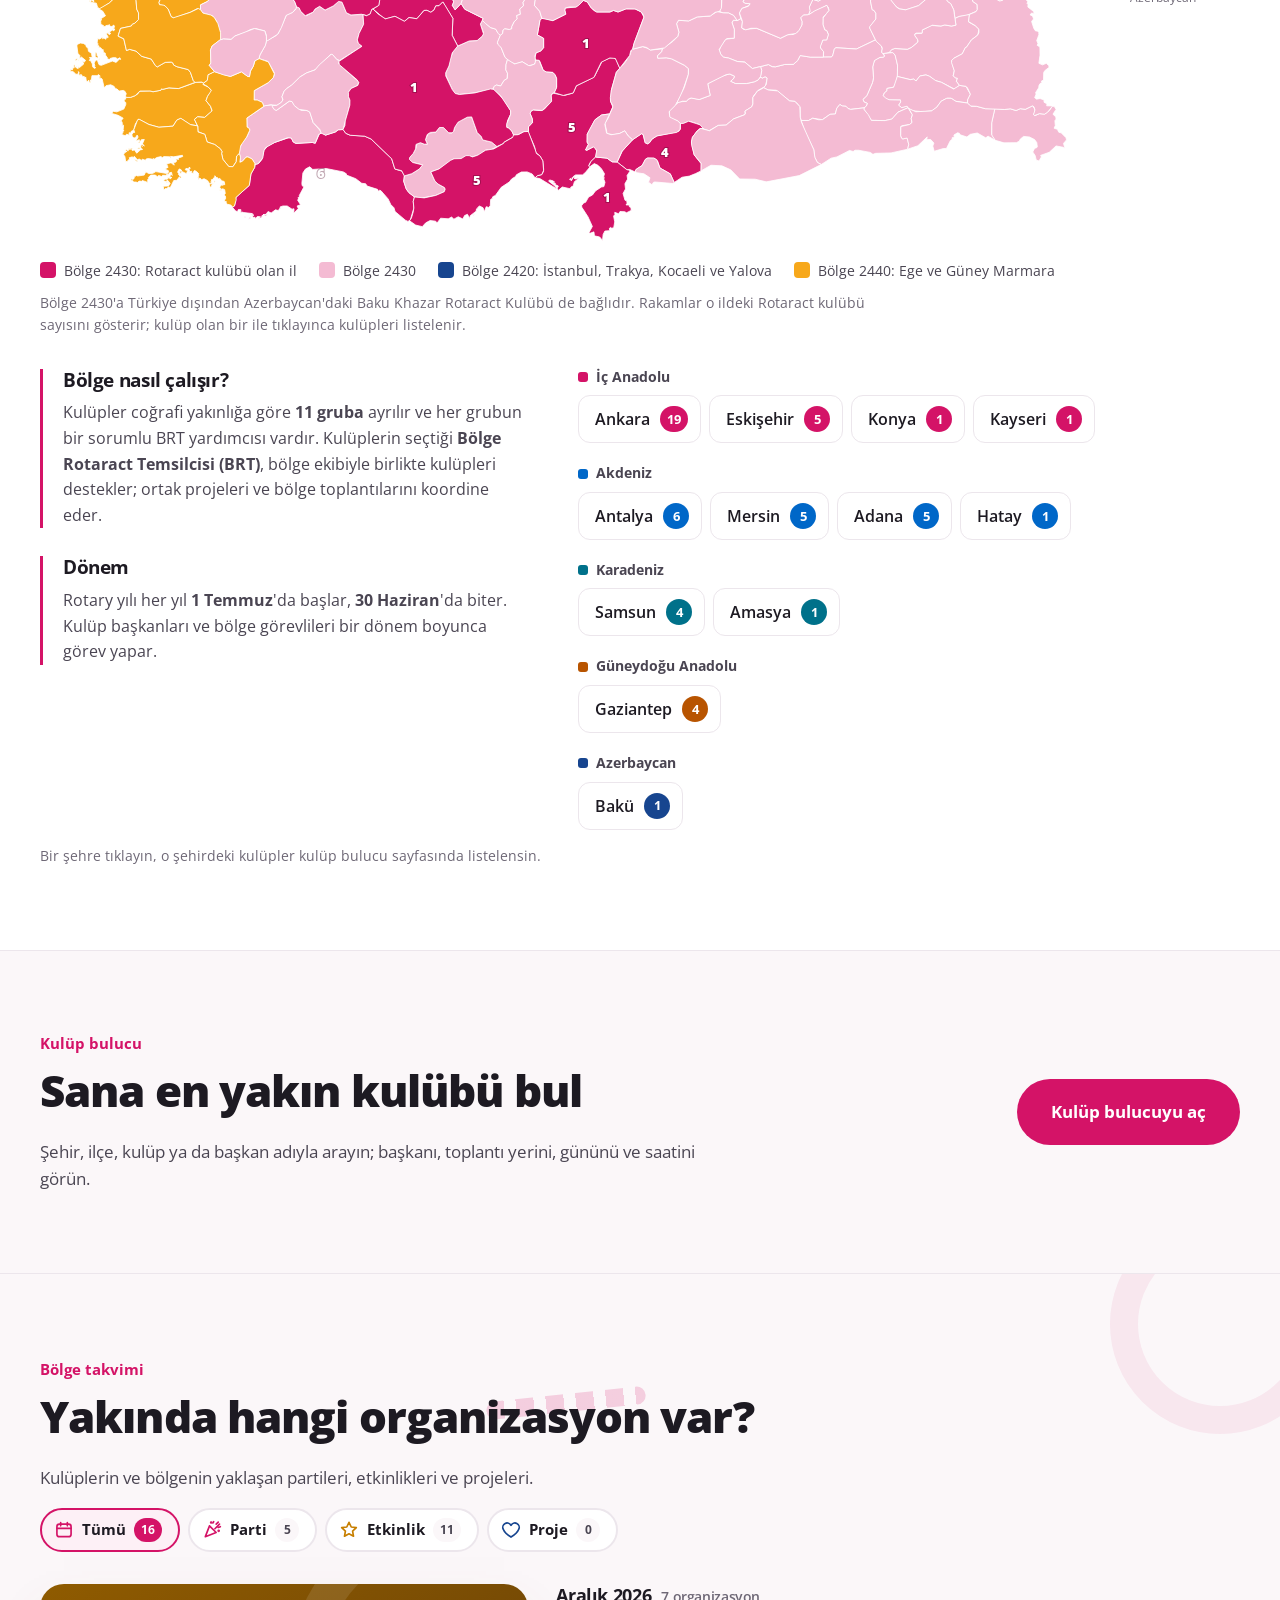
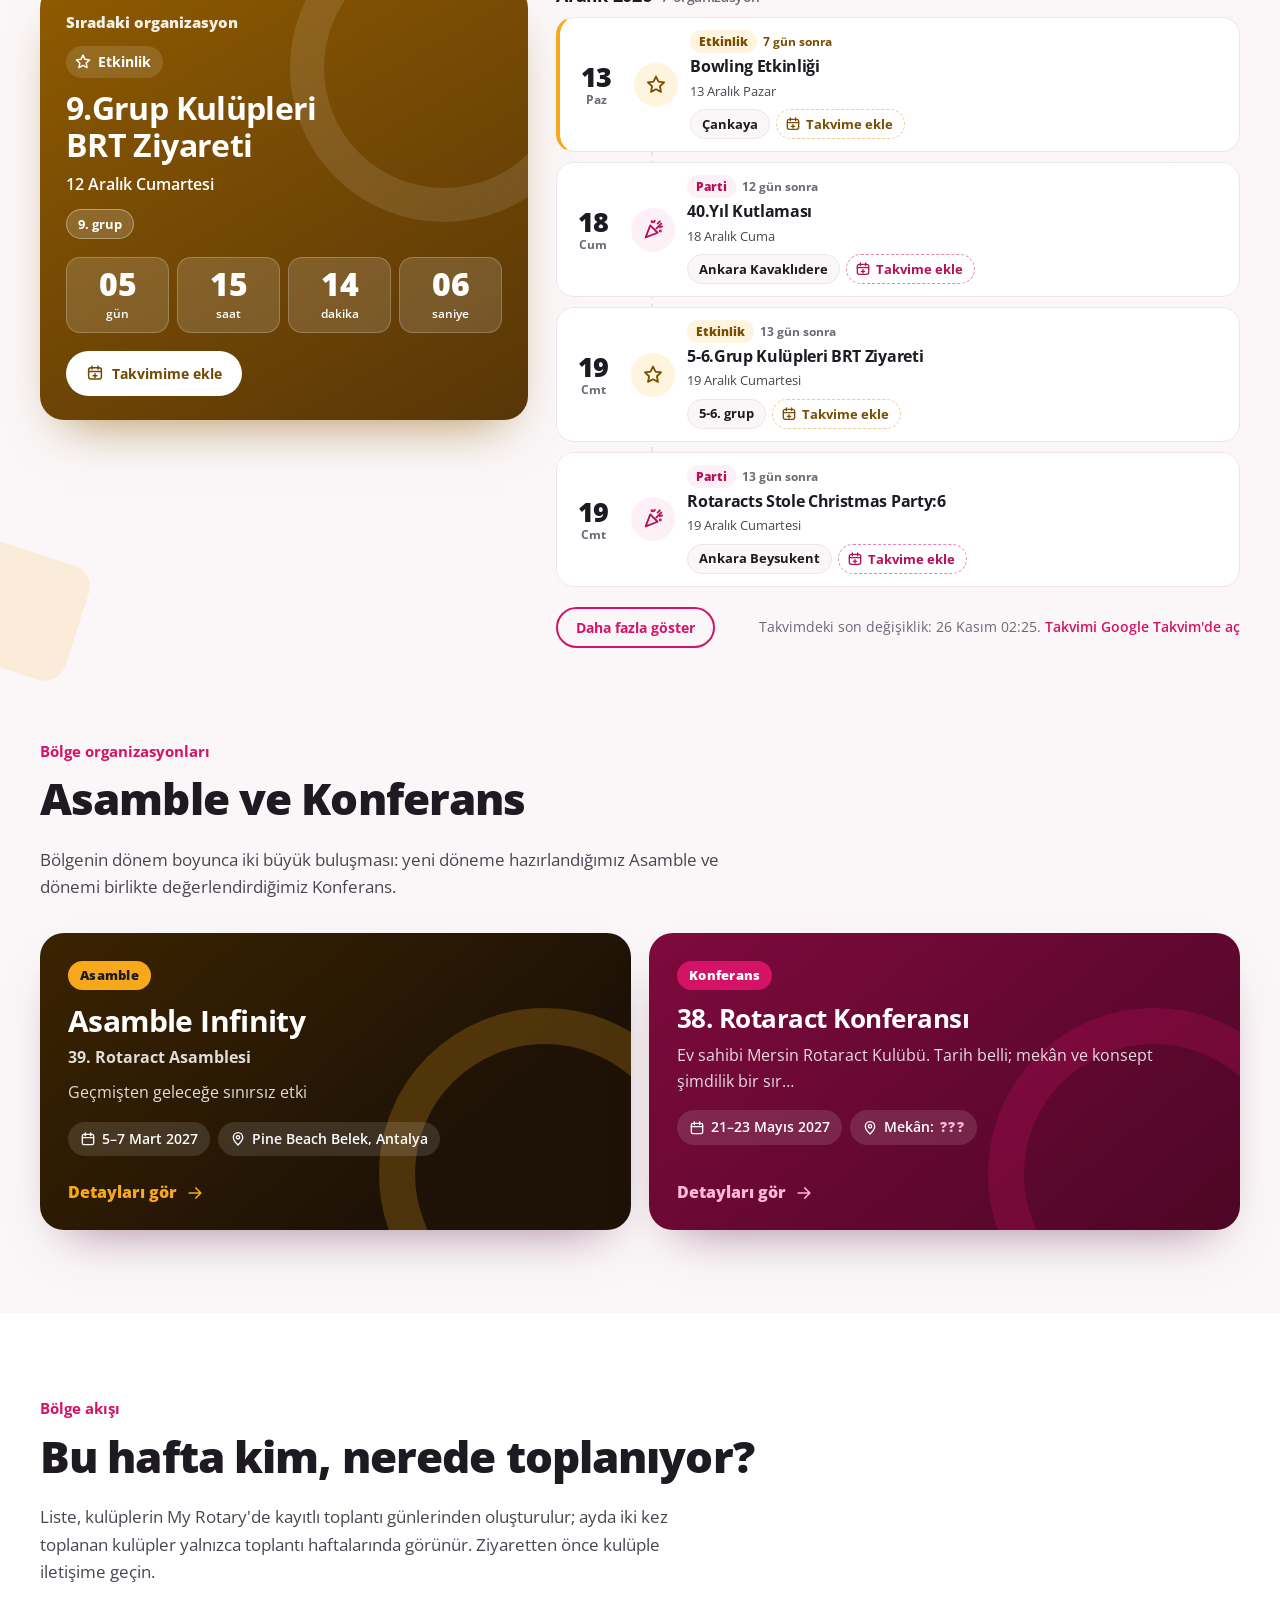
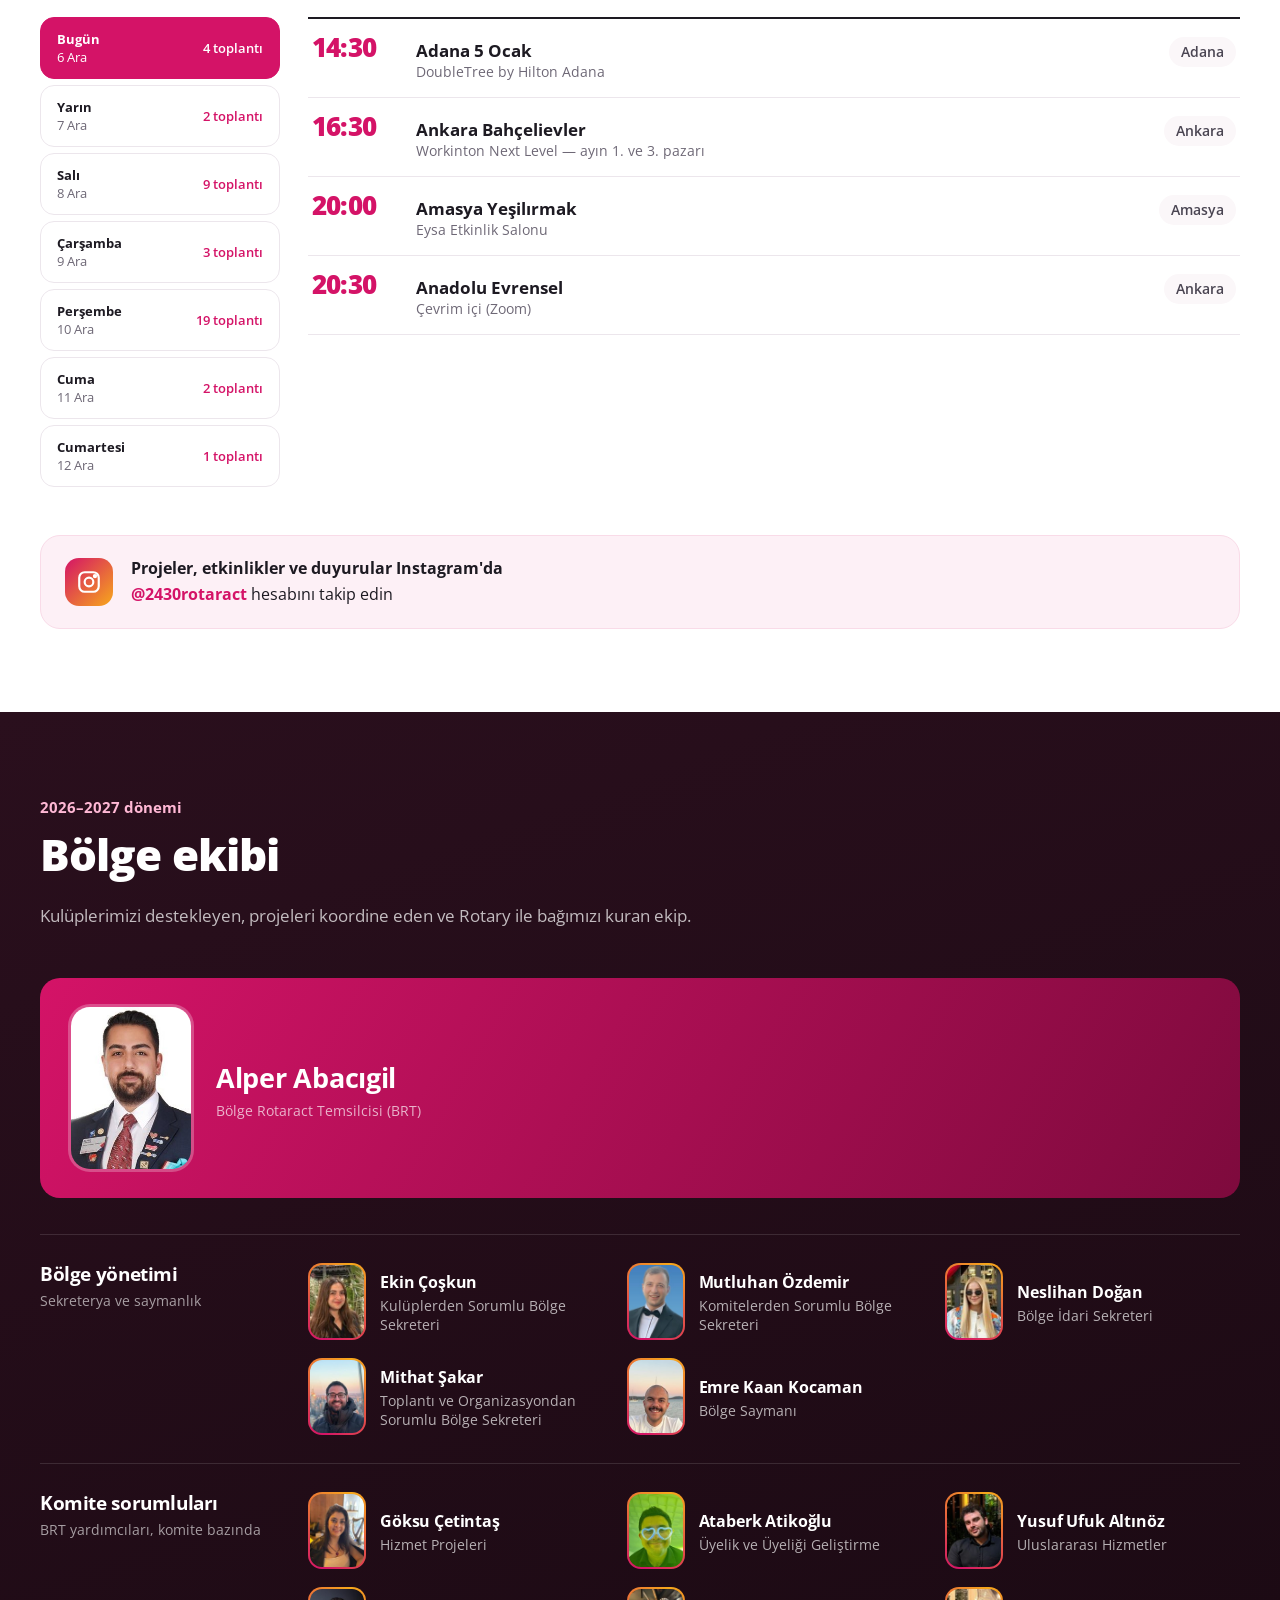
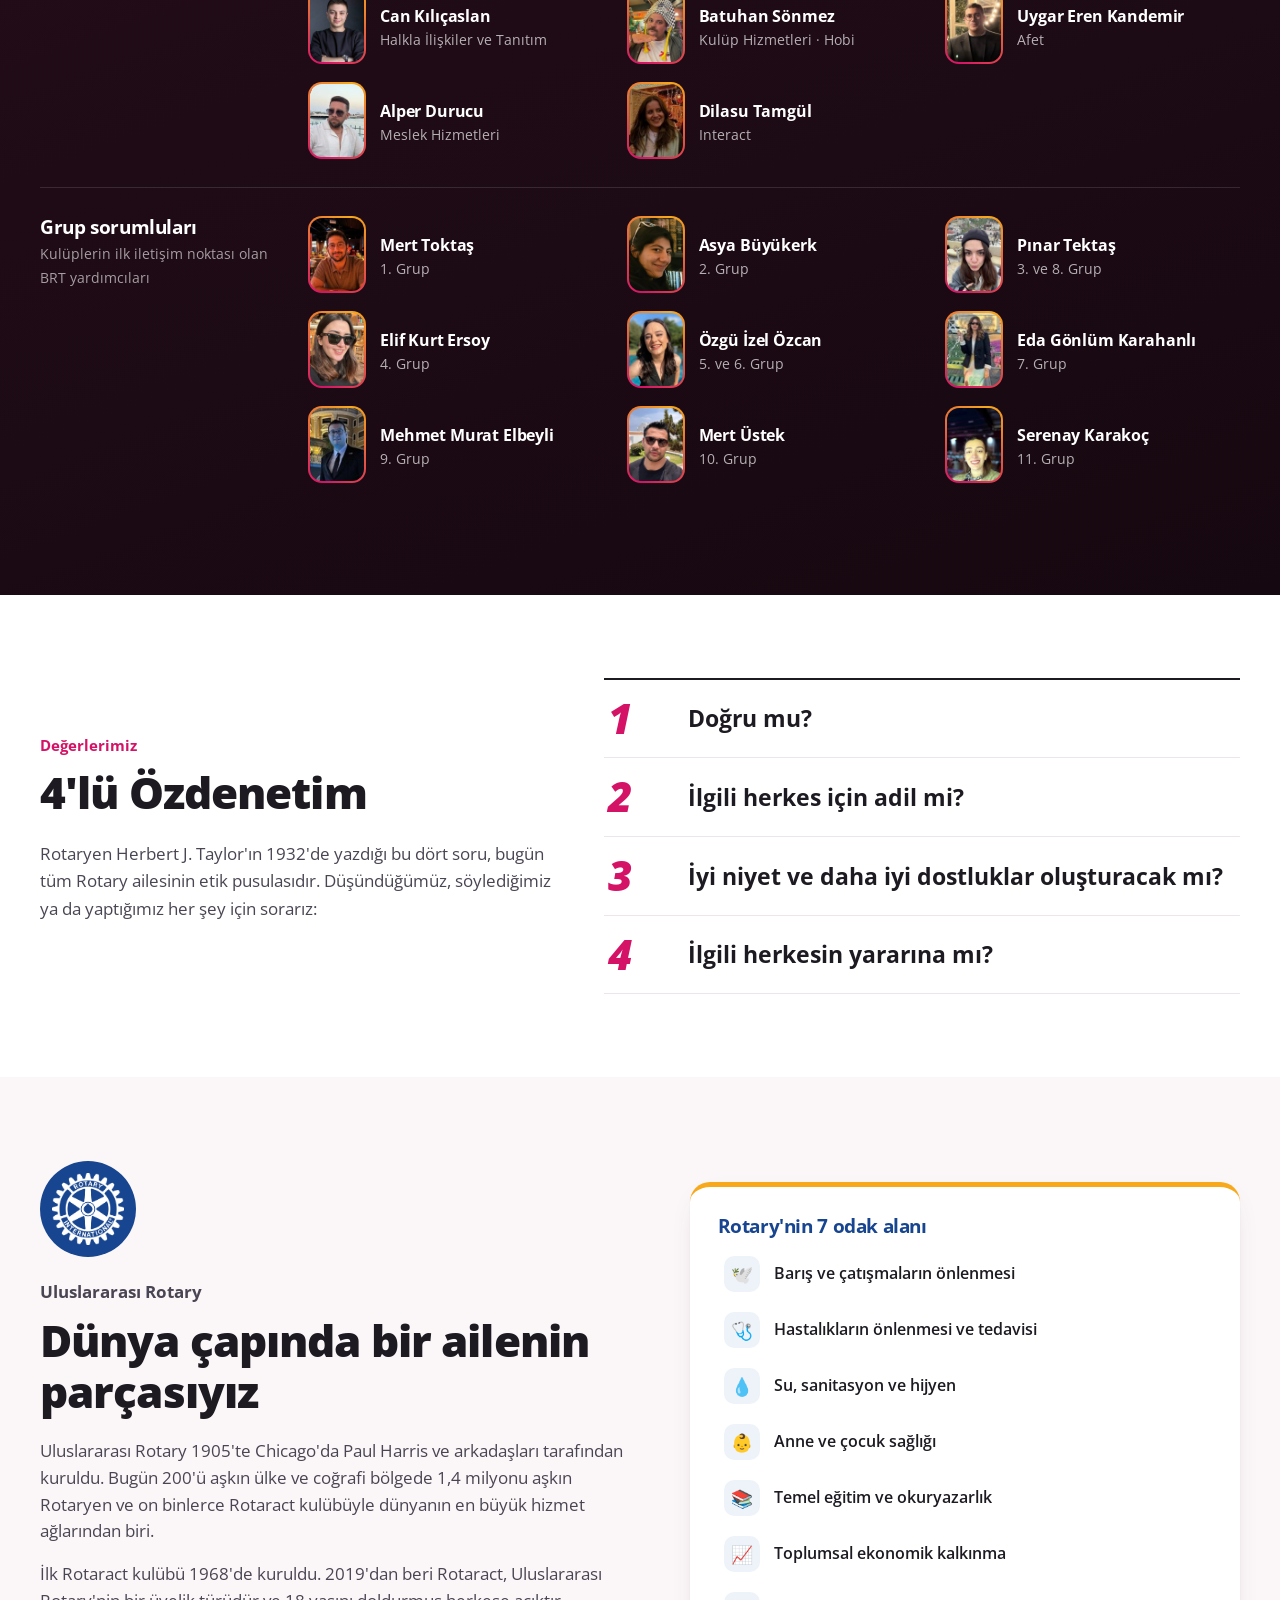
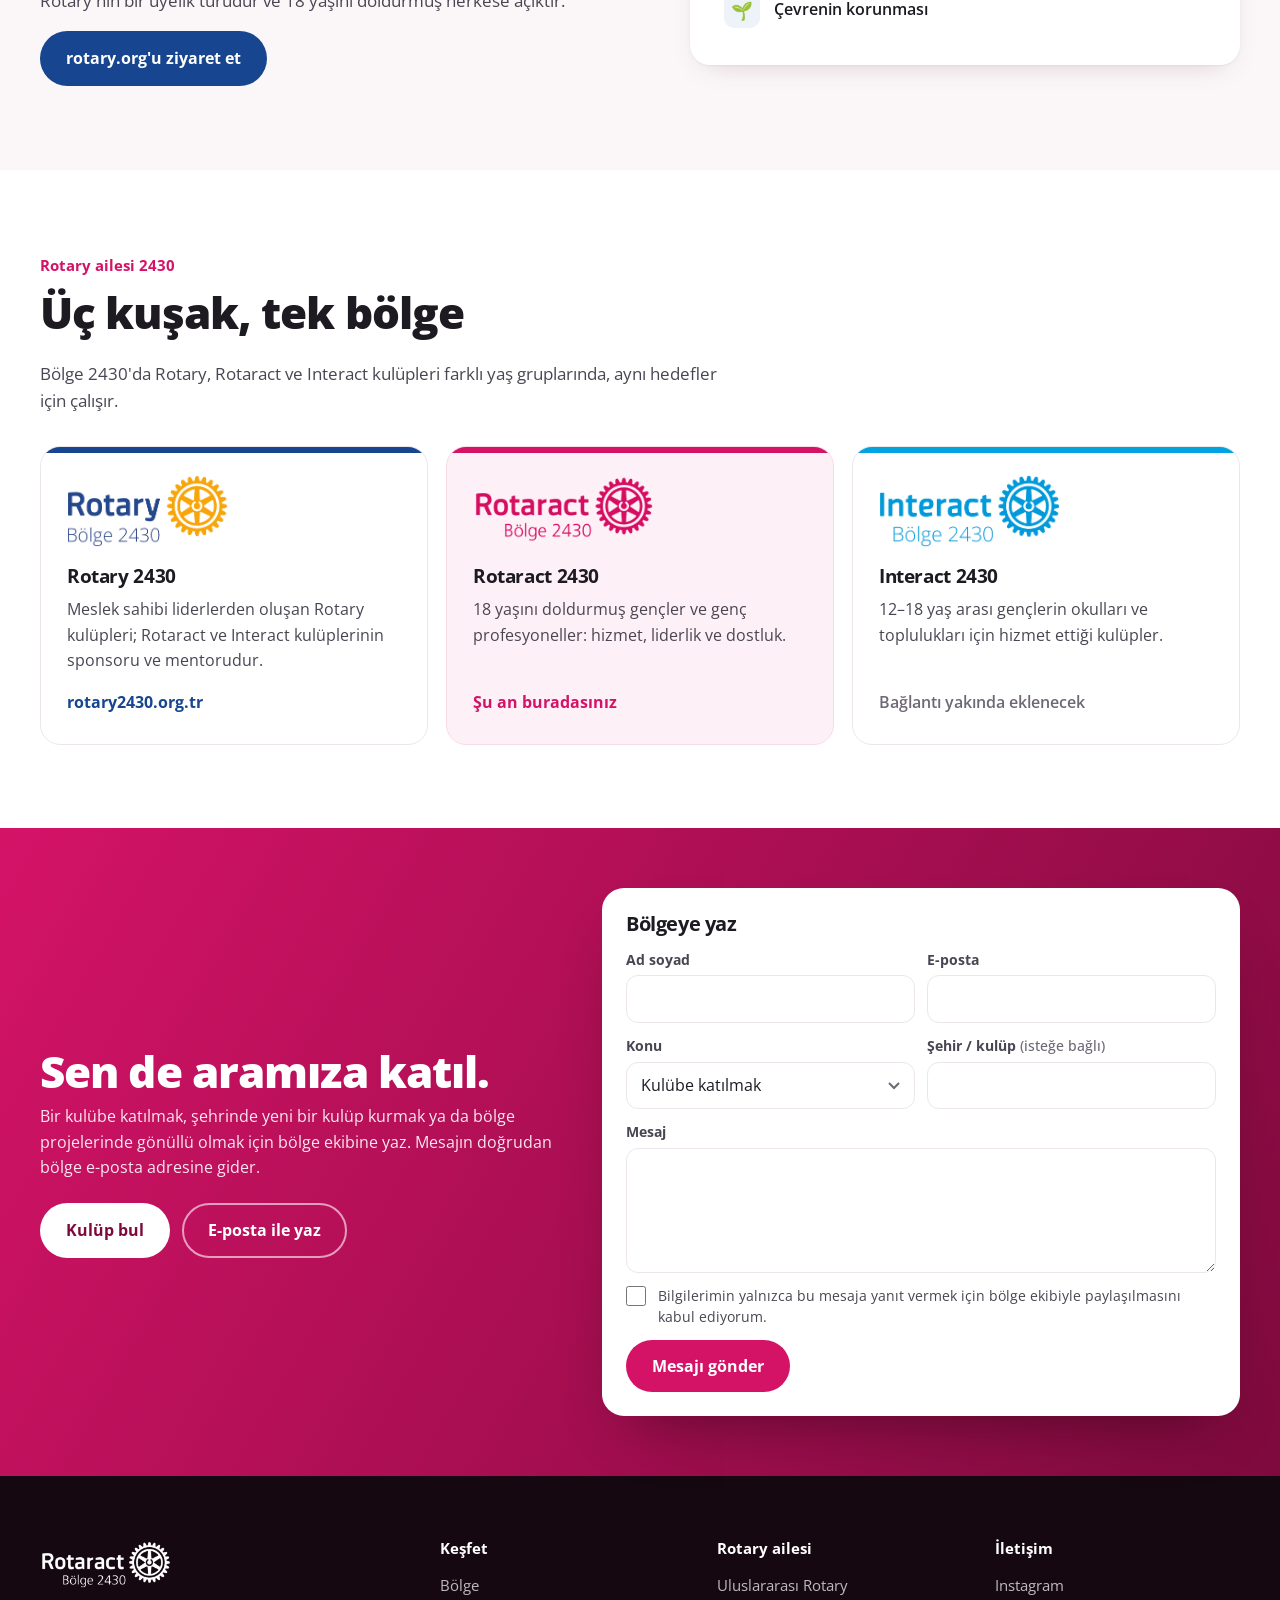
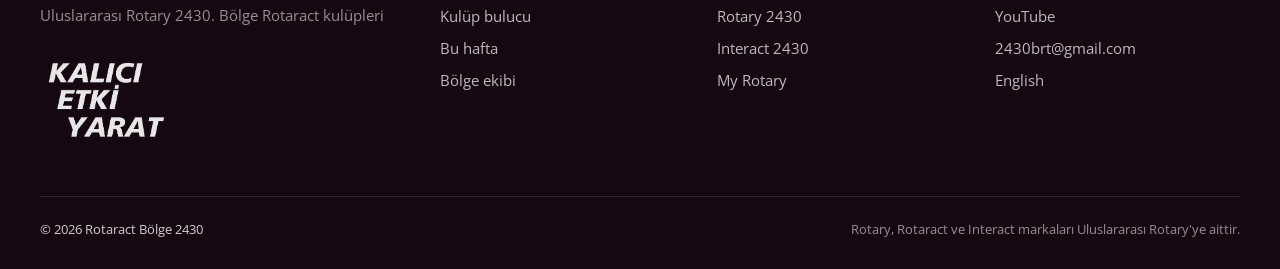
==== commit c5e28c88: "Kulüp adlarını resmî listeye göre düzelt - Mersin Toros -> Toros Rotaract Kulübü - Samsun Atakum -> " ====
--- a/index.html
+++ b/index.html
@@ -17,7 +17,7 @@
   <link rel="preconnect" href="https://fonts.googleapis.com">
   <link rel="preconnect" href="https://fonts.gstatic.com" crossorigin>
   <link href="https://fonts.googleapis.com/css2?family=Open+Sans:ital,wght@0,400;0,500;0,600;0,700;0,800;1,800&display=swap" rel="stylesheet">
-  <link rel="stylesheet" href="css/style.css?v=myr20261125">
+  <link rel="stylesheet" href="css/style.css?v=20261126a">
 </head>
 <body>
 
@@ -110,7 +110,7 @@
             <li><i class="sw sw-2420"></i>Bölge 2420: İstanbul, Trakya, Kocaeli ve Yalova</li>
             <li><i class="sw sw-2440"></i>Bölge 2440: Ege ve Güney Marmara</li>
           </ul>
-          <p class="map-note">Bölge 2430'a Türkiye dışından Azerbaycan'daki Bakü Khazar Rotaract Kulübü de bağlıdır. Rakamlar o ildeki Rotaract kulübü sayısını gösterir; kulüp olan bir ile tıklayınca kulüpleri listelenir.</p>
+          <p class="map-note">Bölge 2430'a Türkiye dışından Azerbaycan'daki Baku Khazar Rotaract Kulübü de bağlıdır. Rakamlar o ildeki Rotaract kulübü sayısını gösterir; kulüp olan bir ile tıklayınca kulüpleri listelenir.</p>
         </figcaption>
       </figure>
 
@@ -385,9 +385,9 @@
   </div>
 </div>
 
-<script src="js/data.js?v=myr20261125"></script>
-<script src="js/harita.js?v=myr20261125"></script>
-<script src="js/etkinlik.js?v=myr20261125"></script>
-<script src="js/app.js?v=myr20261125"></script>
+<script src="js/data.js?v=20261126a"></script>
+<script src="js/harita.js?v=20261126a"></script>
+<script src="js/etkinlik.js?v=20261126a"></script>
+<script src="js/app.js?v=20261126a"></script>
 </body>
 </html>
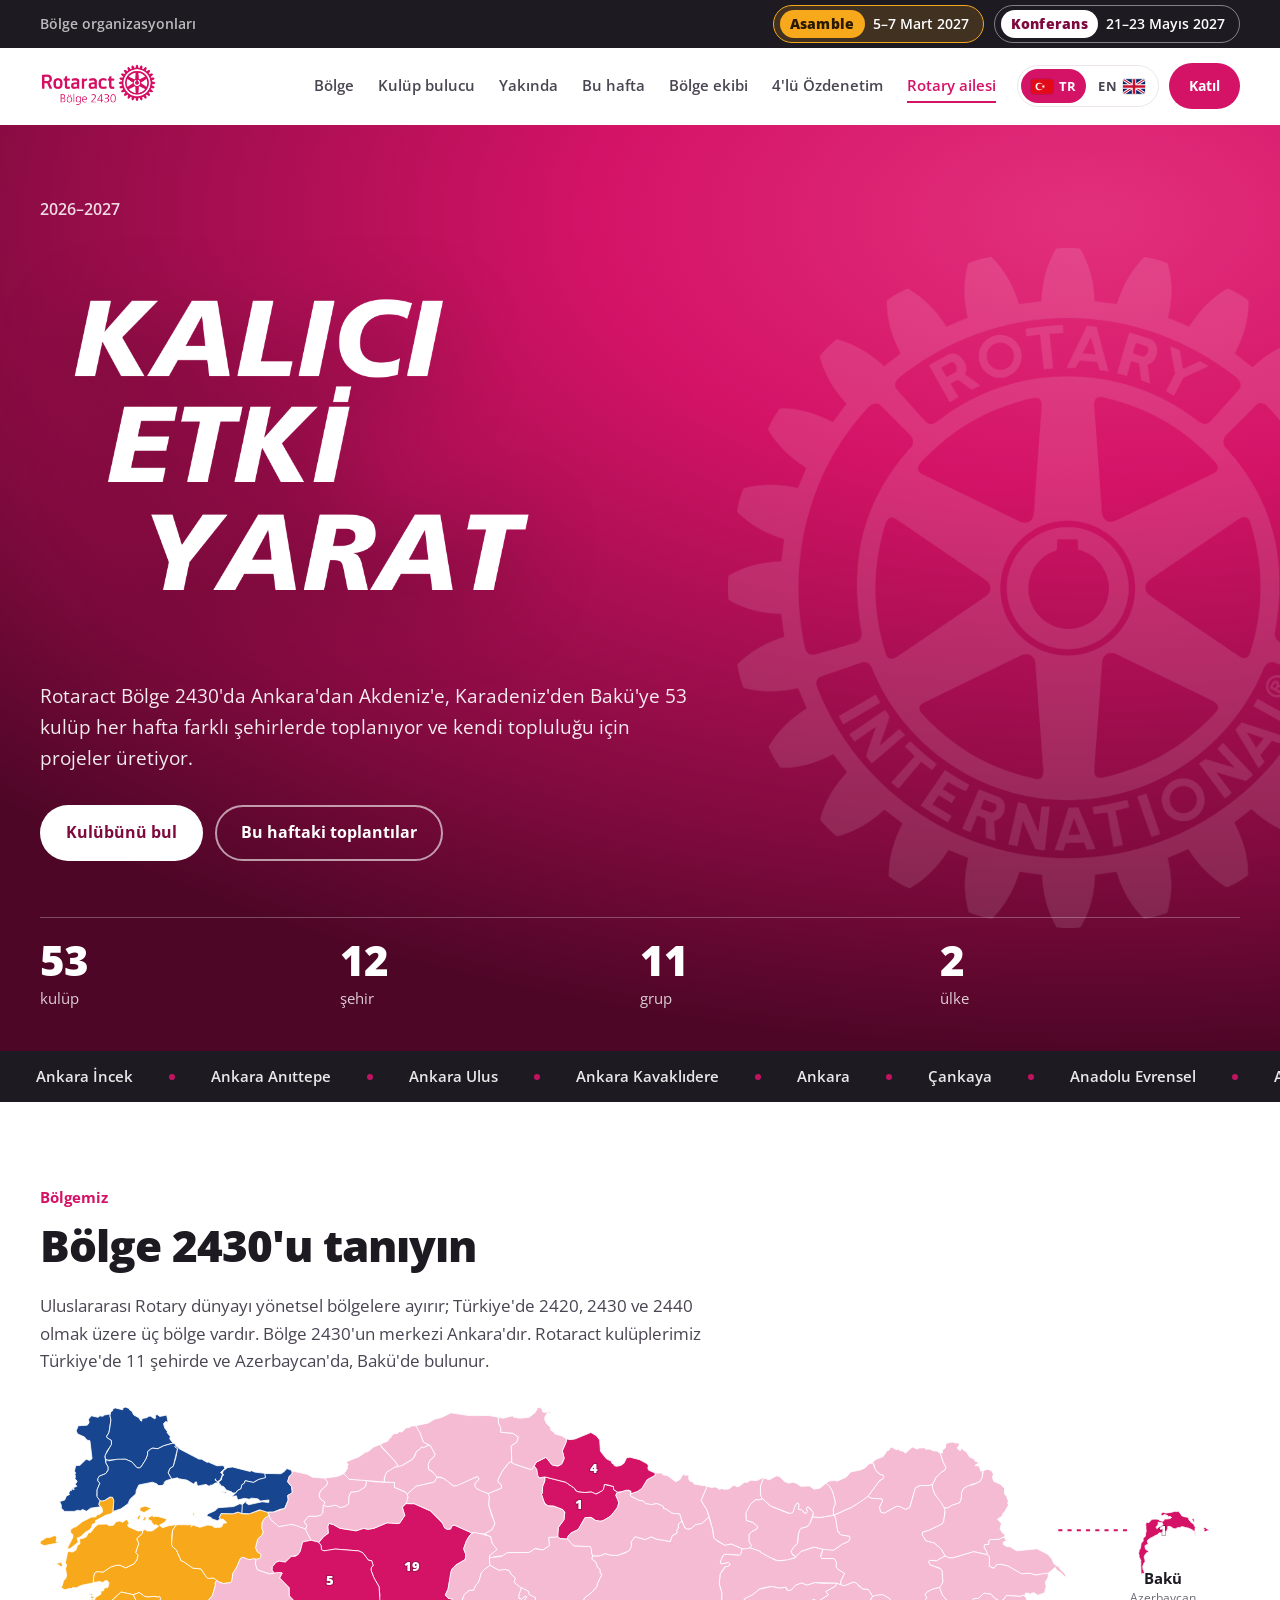
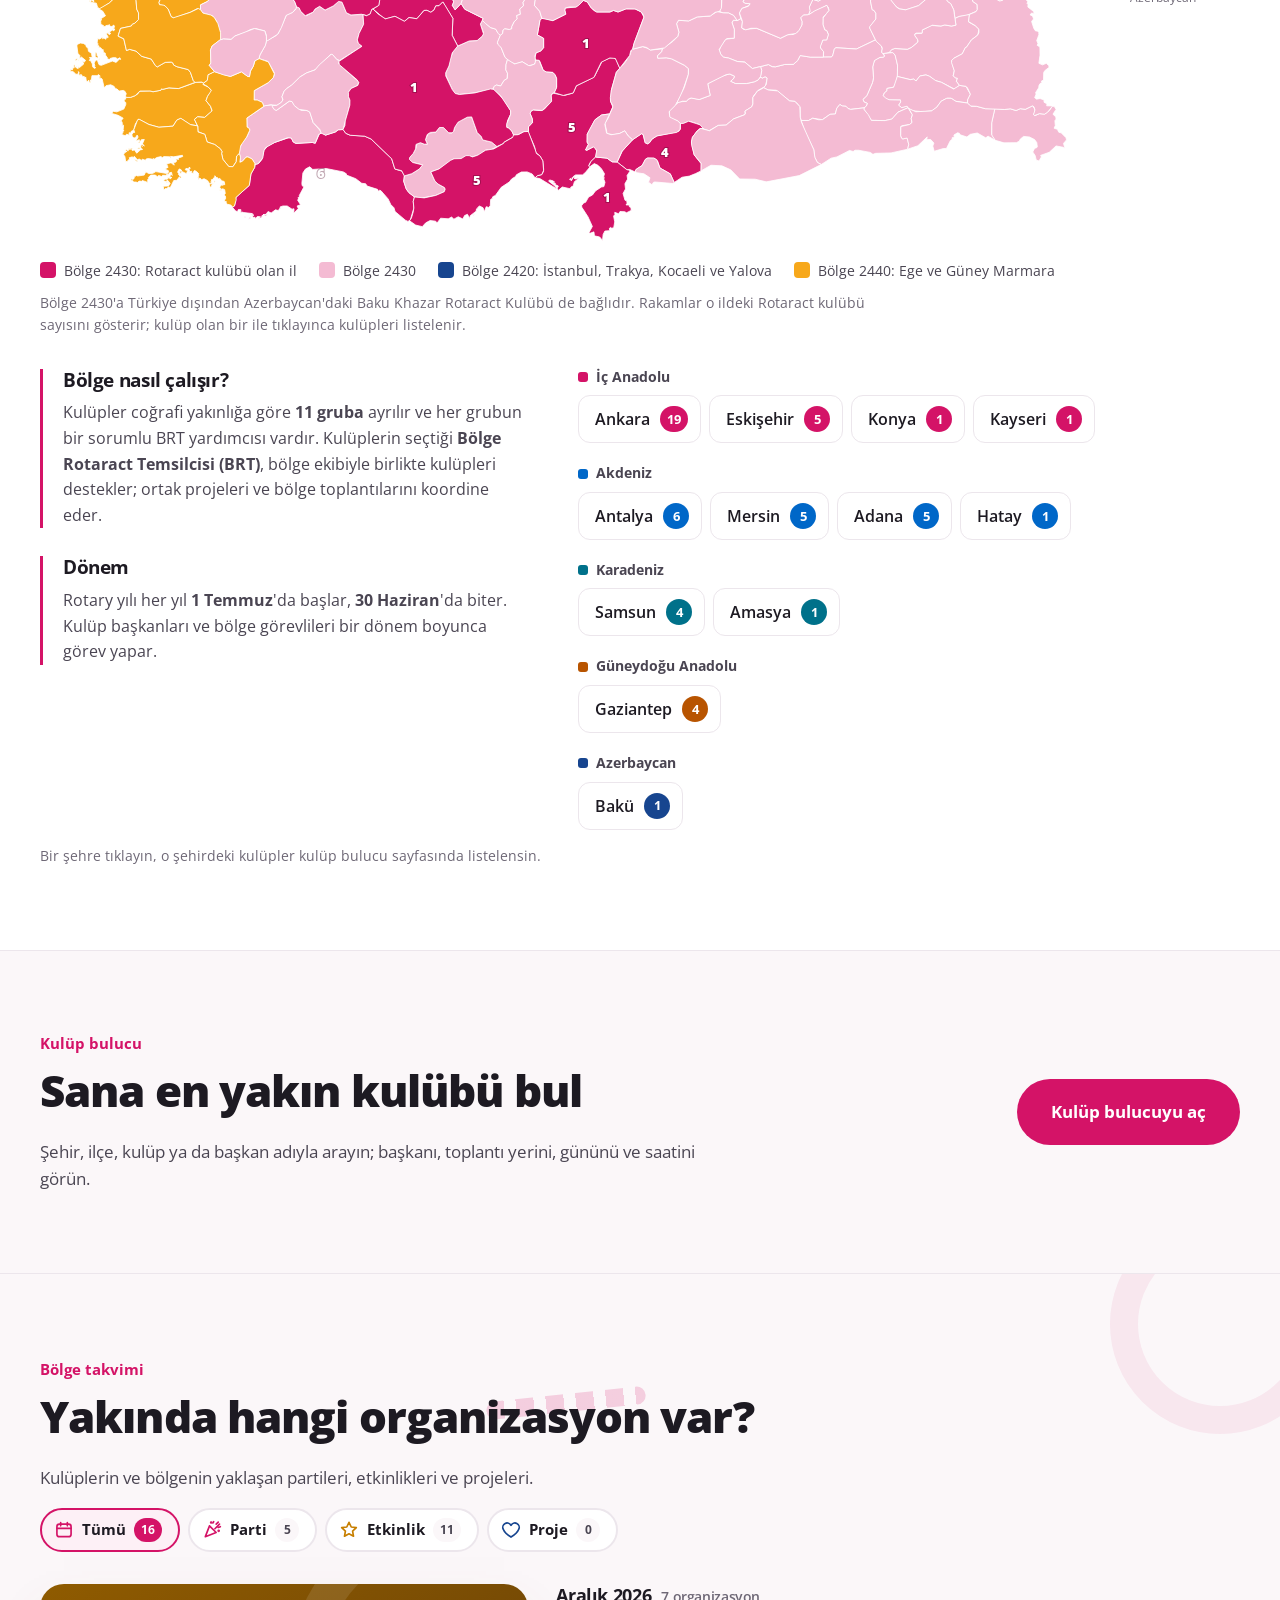
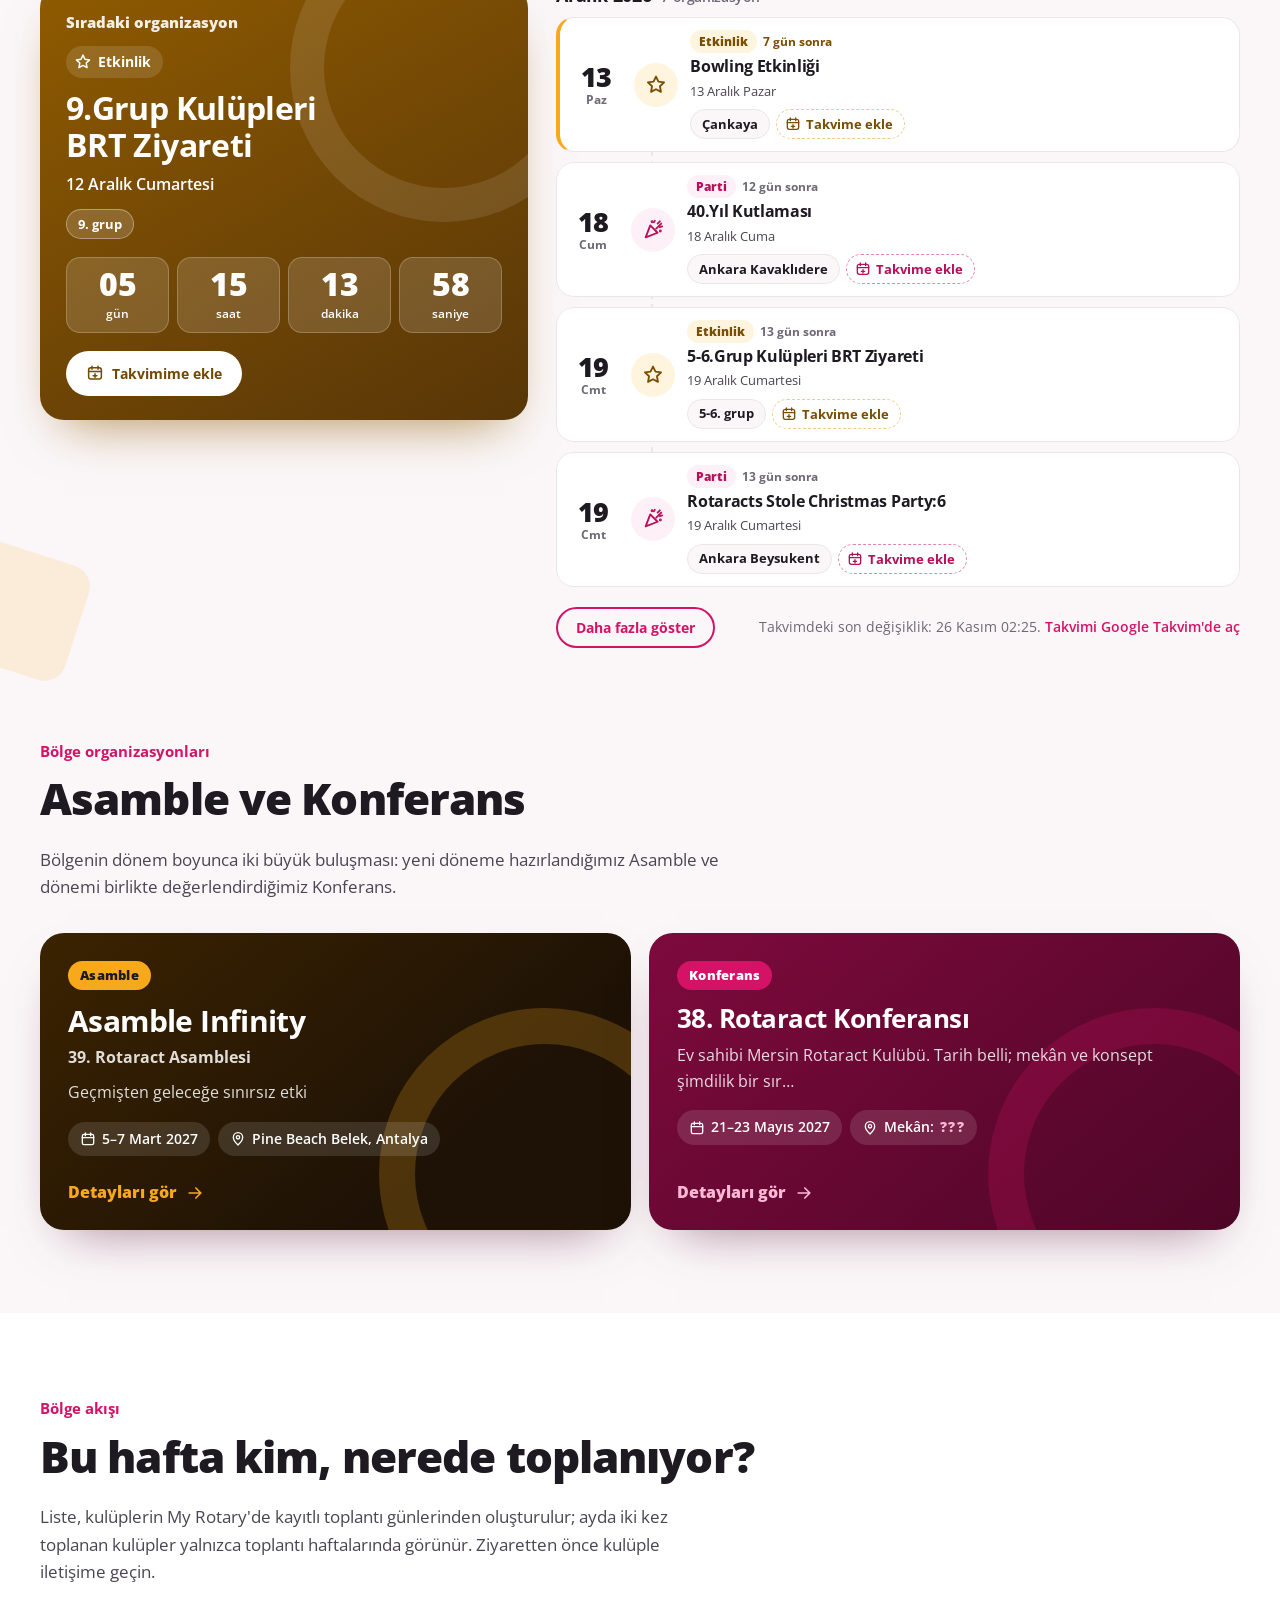
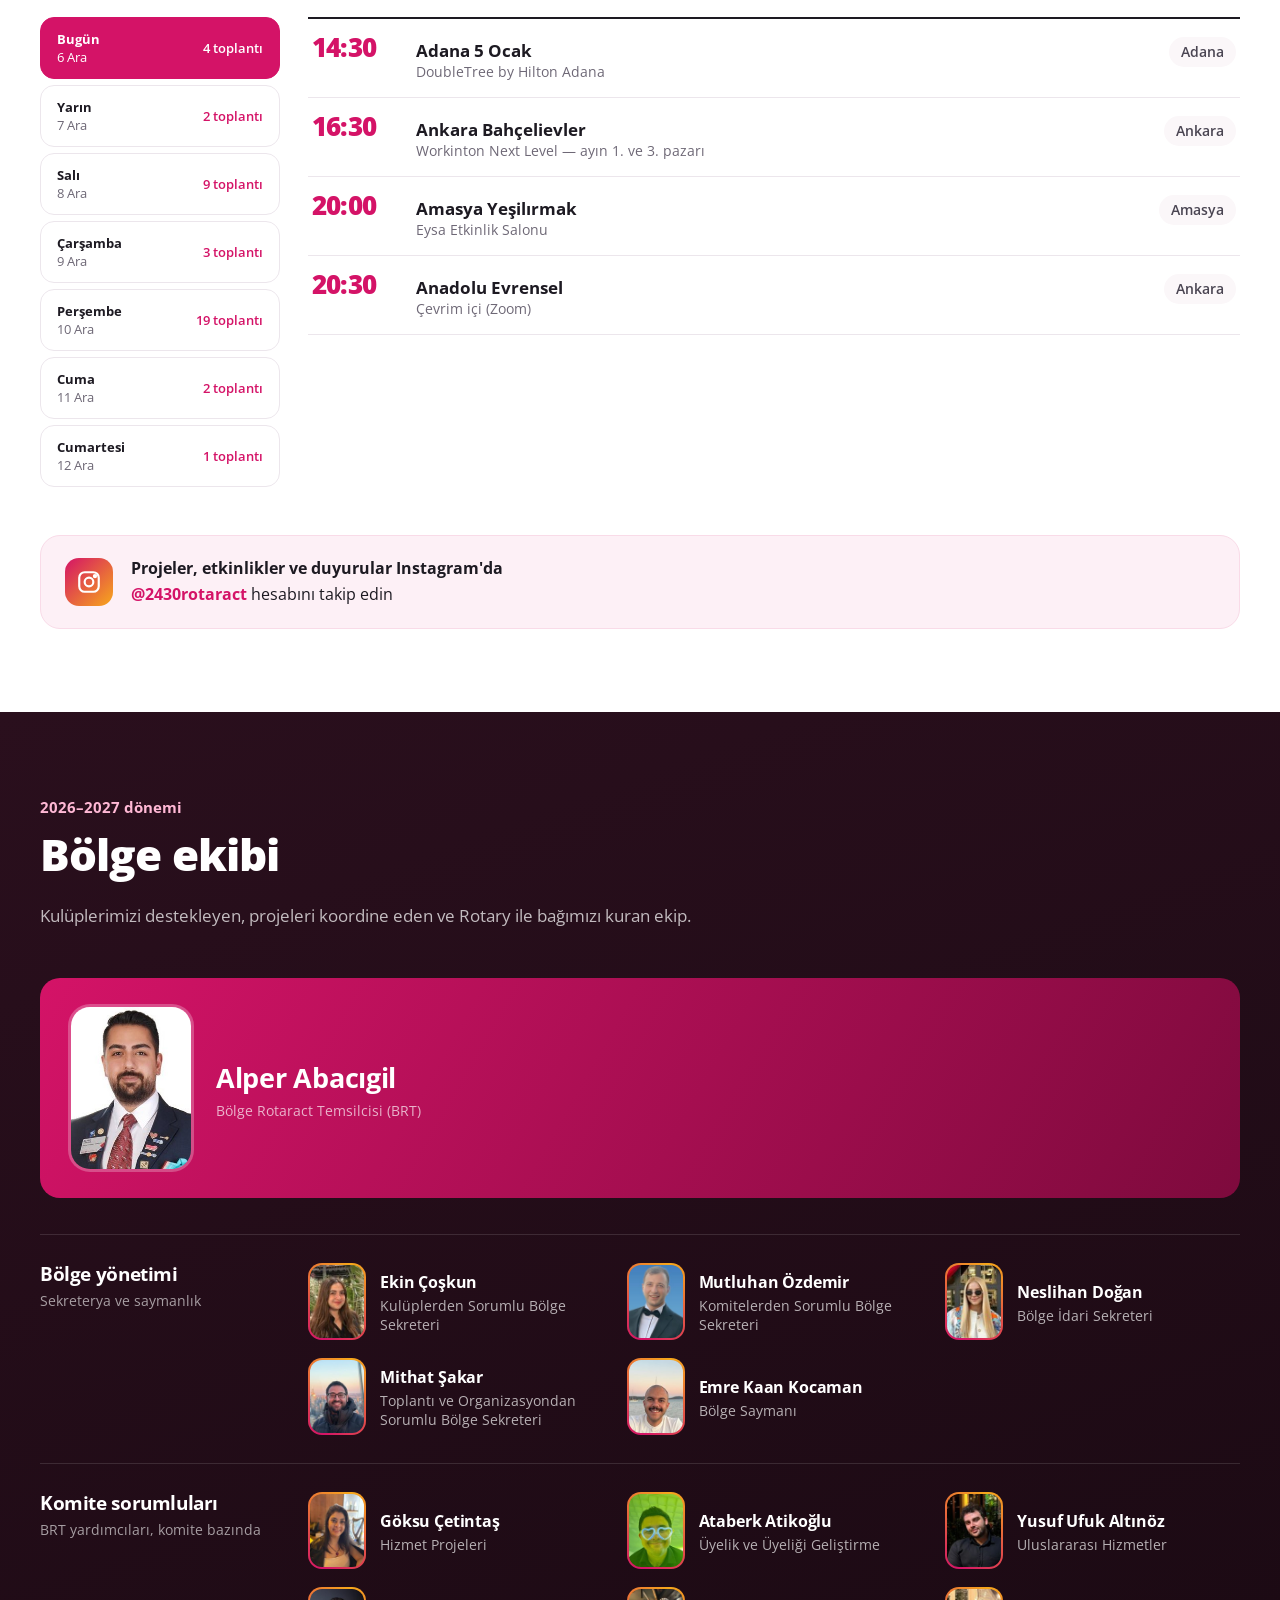
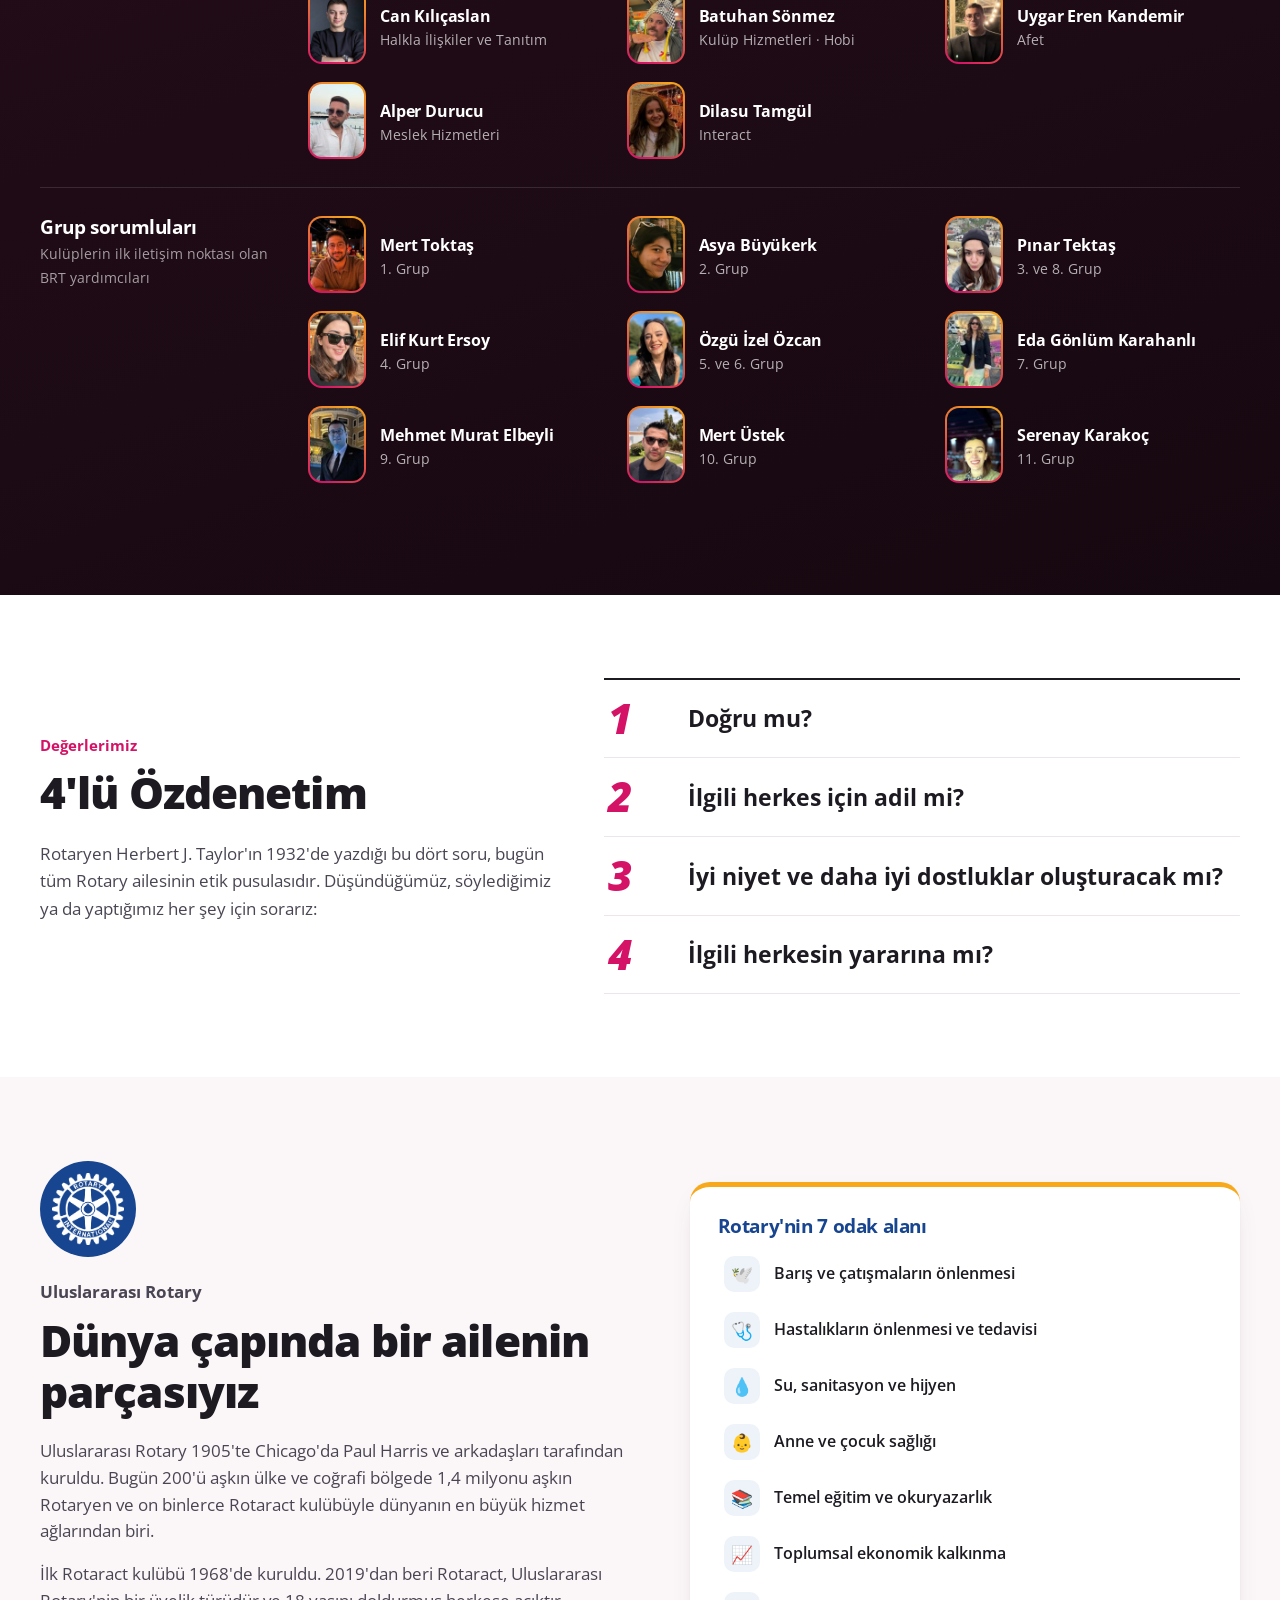
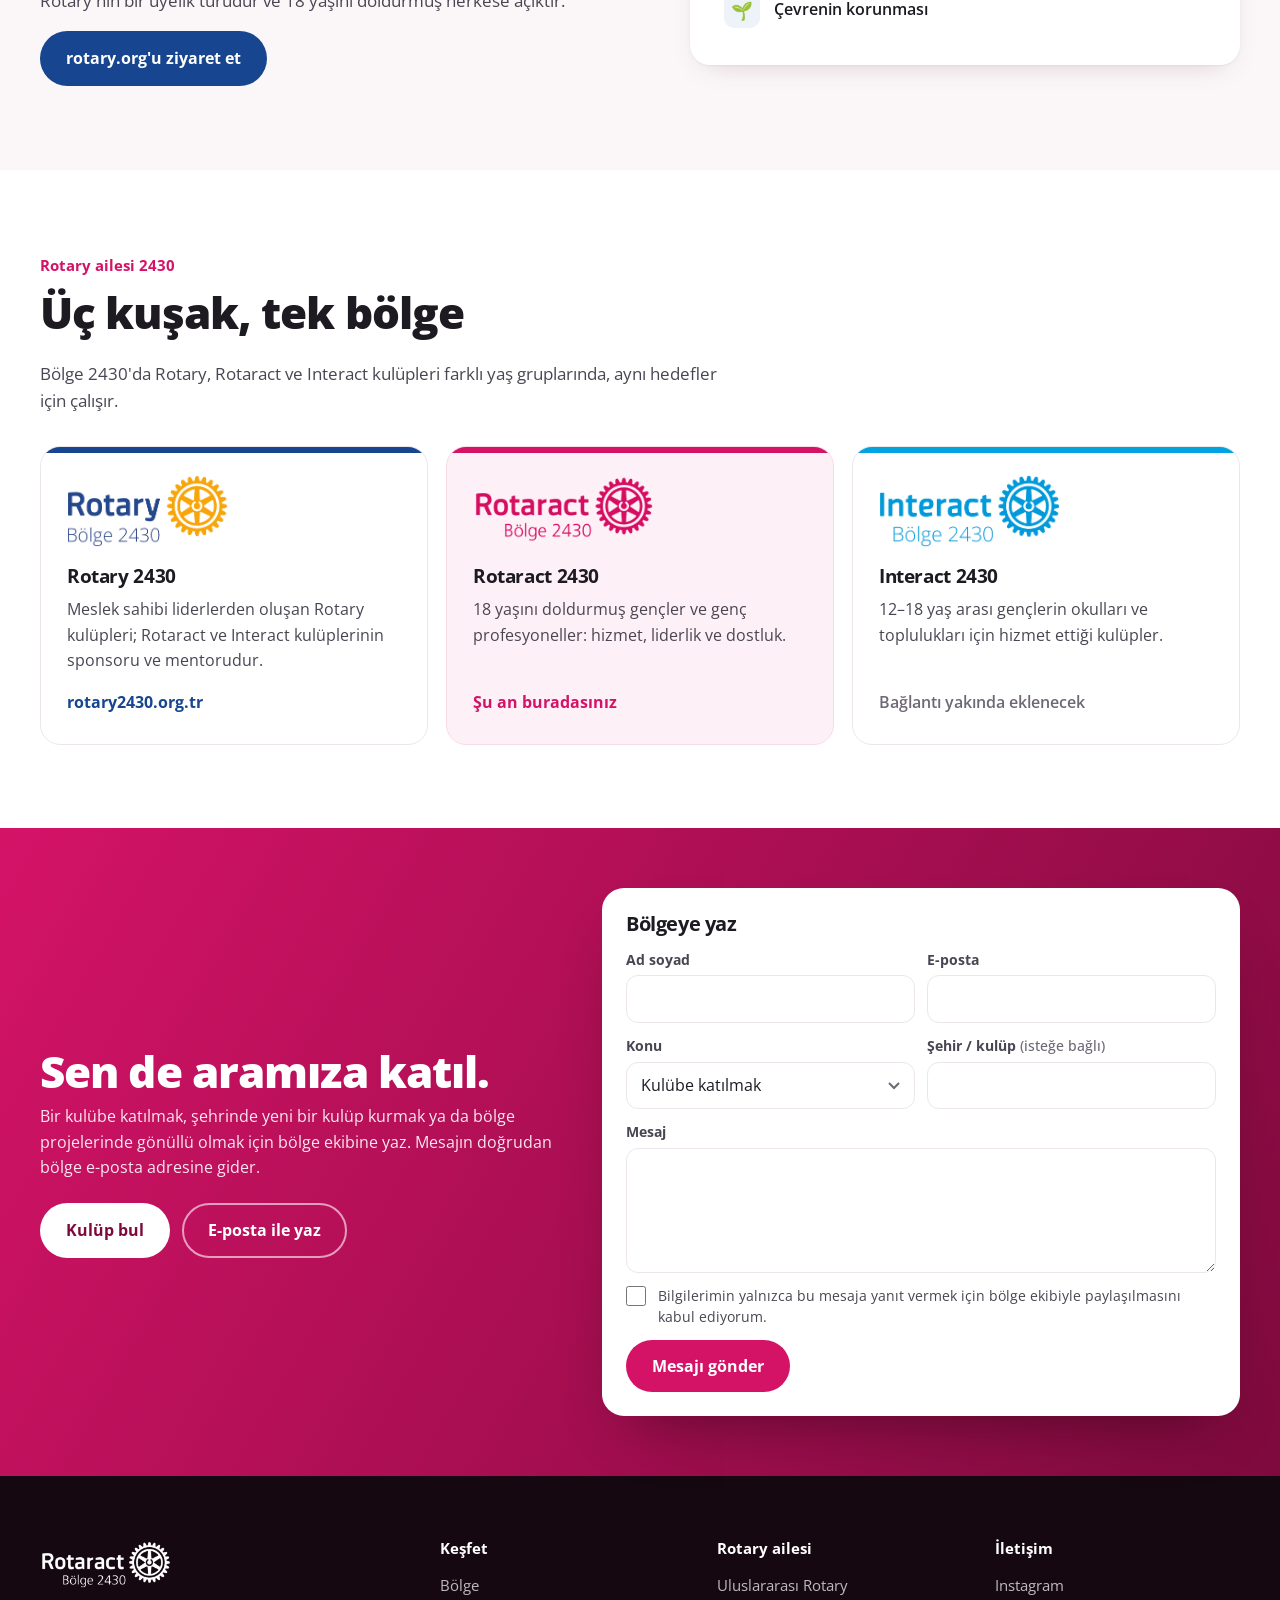
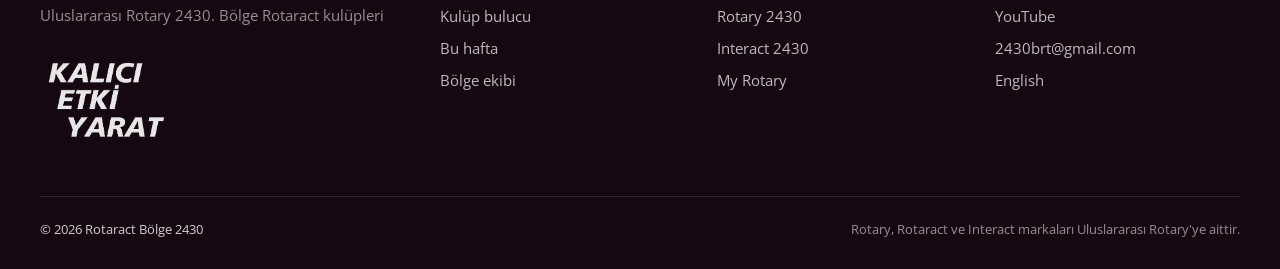
==== commit 8c466182: "Kulüp adı: İlkadım 1919 Rotaract Kulübü Co-Authored-By: Claude Opus 5.5 <noreply@anthropic.com>" ====
--- a/index.html
+++ b/index.html
@@ -17,7 +17,7 @@
   <link rel="preconnect" href="https://fonts.googleapis.com">
   <link rel="preconnect" href="https://fonts.gstatic.com" crossorigin>
   <link href="https://fonts.googleapis.com/css2?family=Open+Sans:ital,wght@0,400;0,500;0,600;0,700;0,800;1,800&display=swap" rel="stylesheet">
-  <link rel="stylesheet" href="css/style.css?v=20261126a">
+  <link rel="stylesheet" href="css/style.css?v=20261126b">
 </head>
 <body>
 
@@ -385,9 +385,9 @@
   </div>
 </div>
 
-<script src="js/data.js?v=20261126a"></script>
-<script src="js/harita.js?v=20261126a"></script>
-<script src="js/etkinlik.js?v=20261126a"></script>
-<script src="js/app.js?v=20261126a"></script>
+<script src="js/data.js?v=20261126b"></script>
+<script src="js/harita.js?v=20261126b"></script>
+<script src="js/etkinlik.js?v=20261126b"></script>
+<script src="js/app.js?v=20261126b"></script>
 </body>
 </html>
